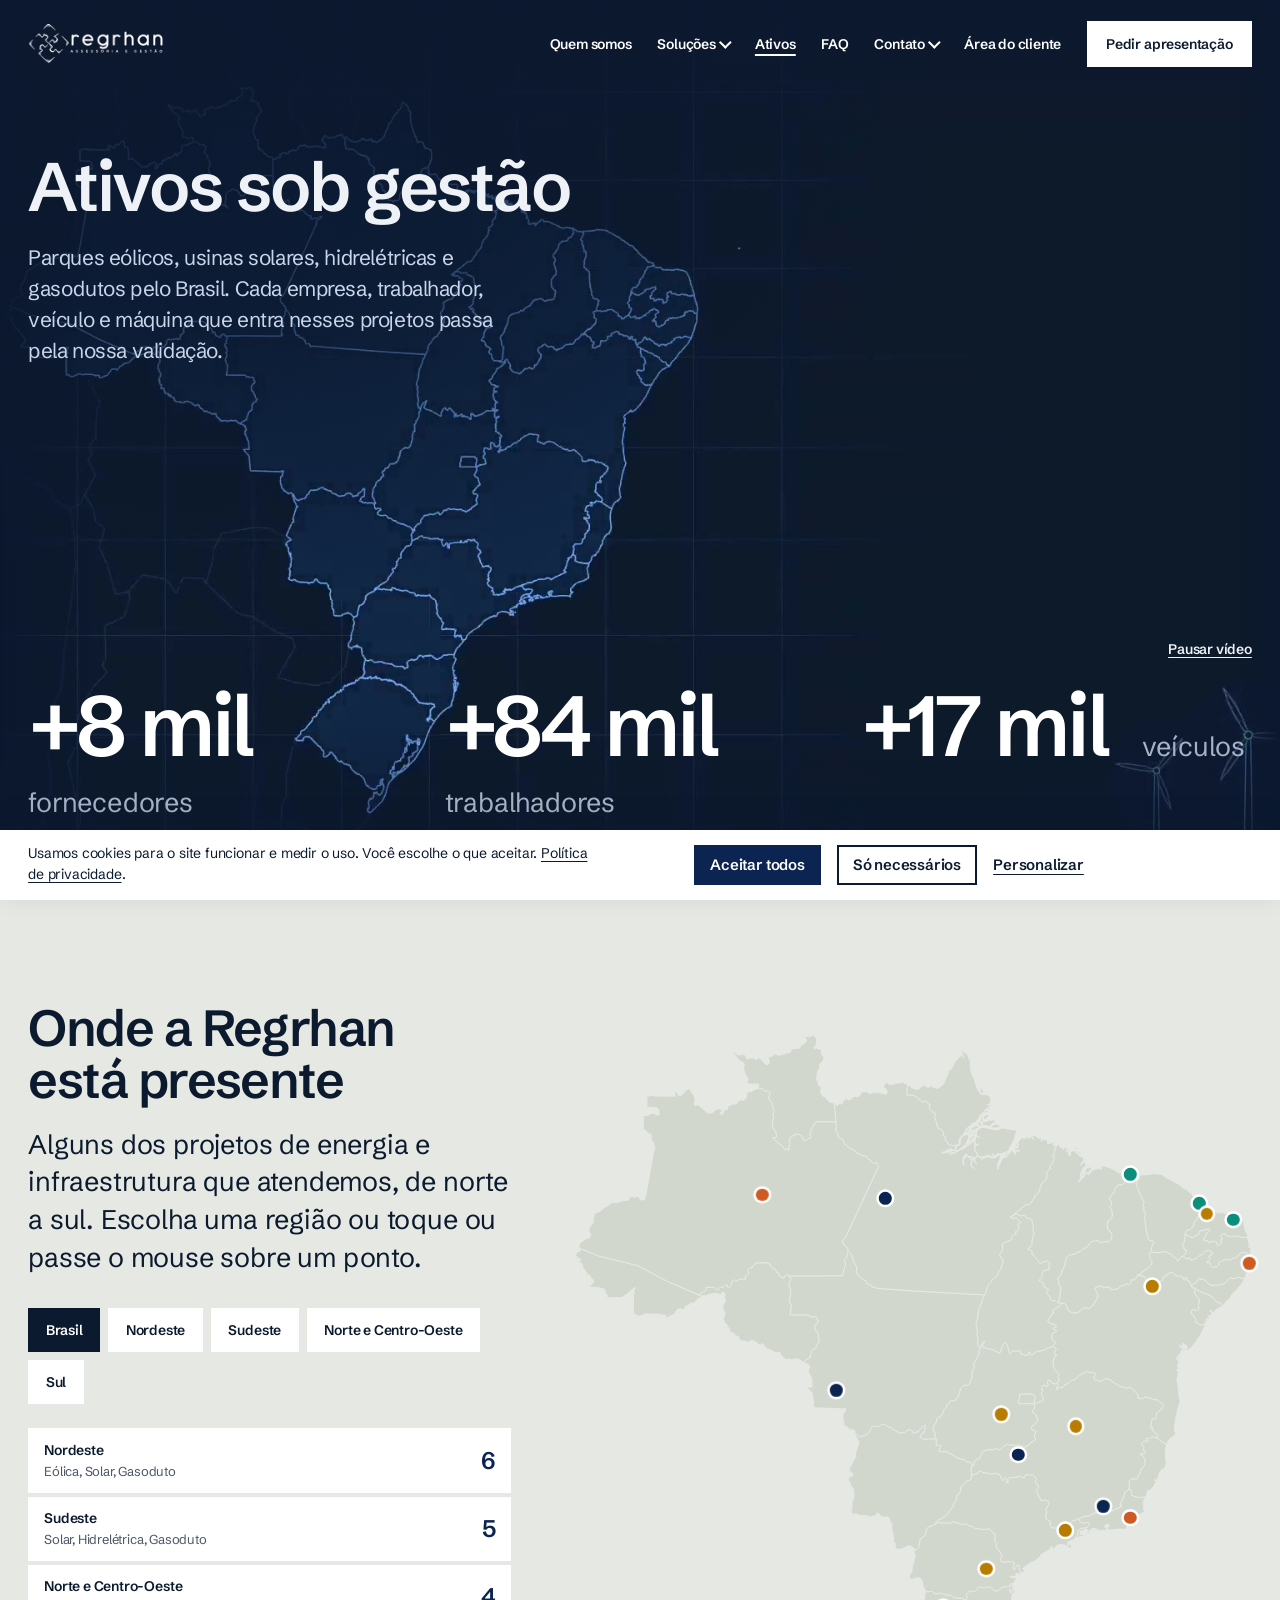
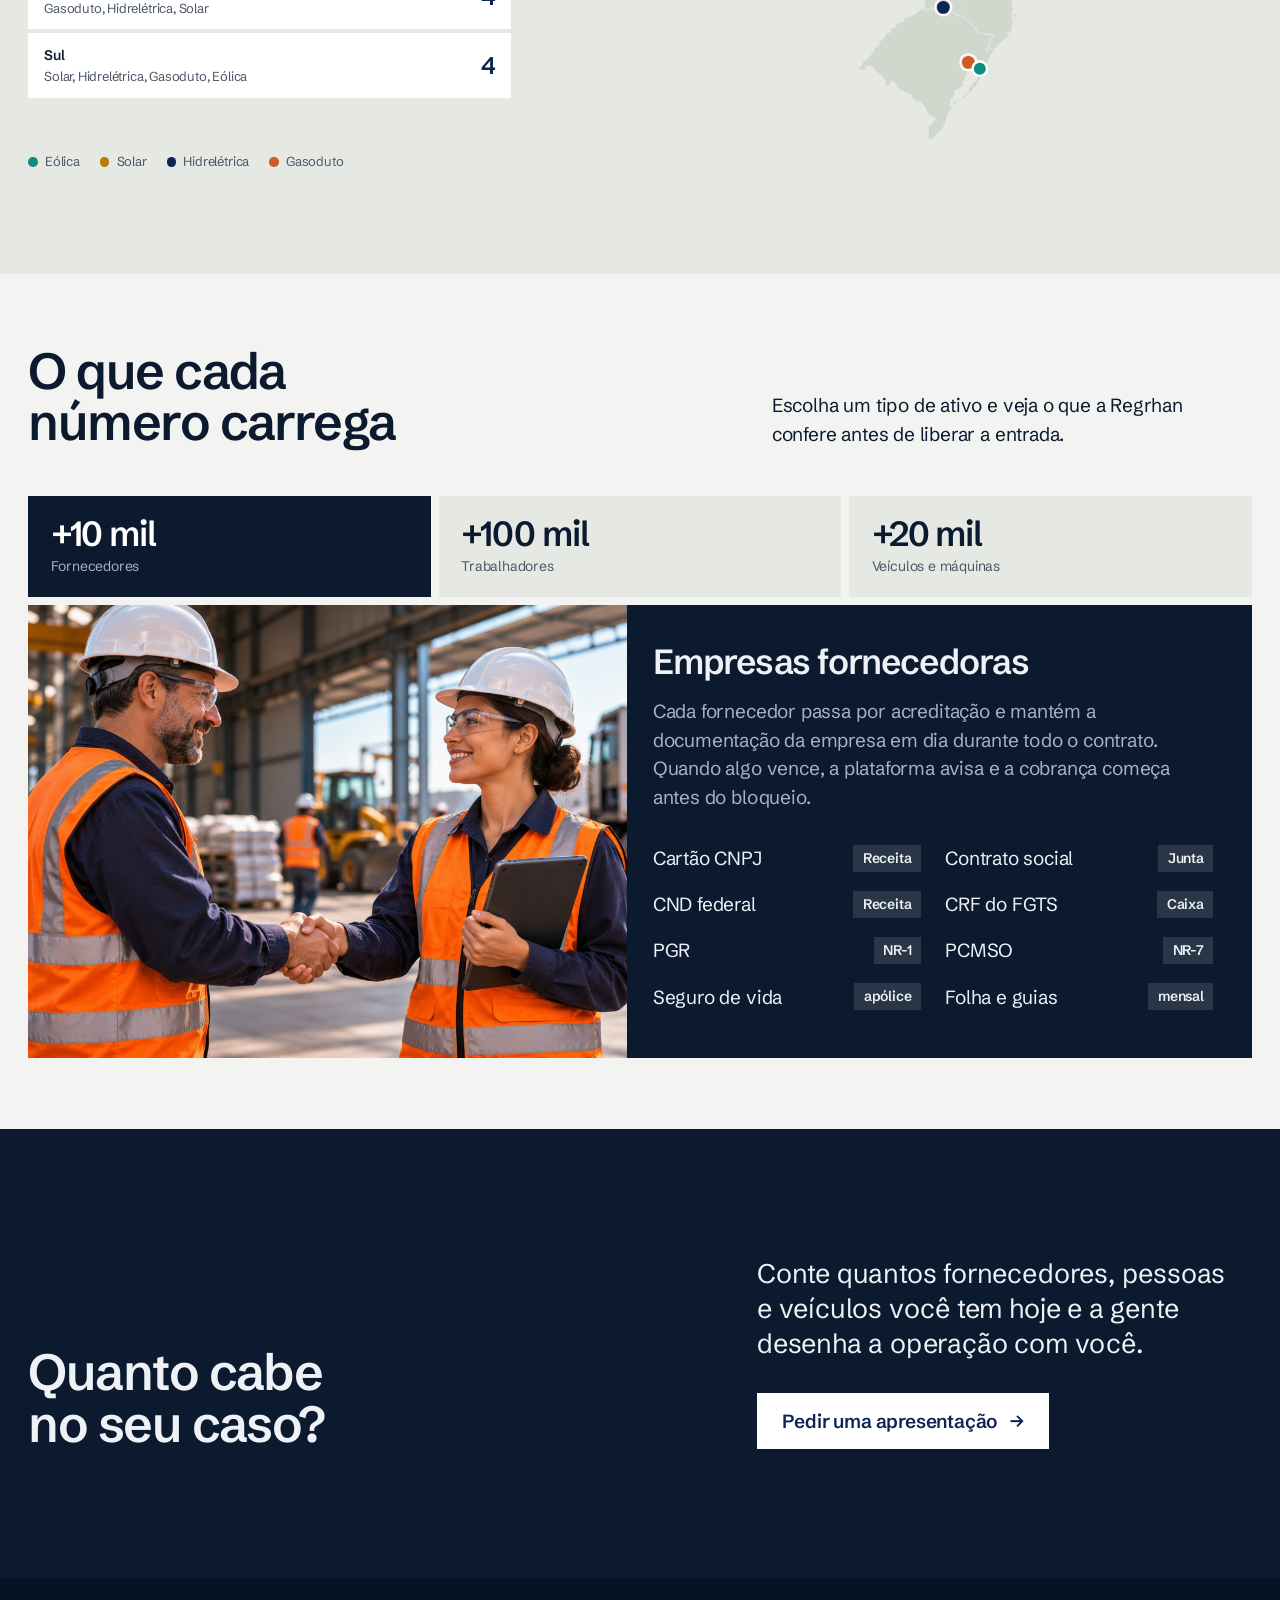
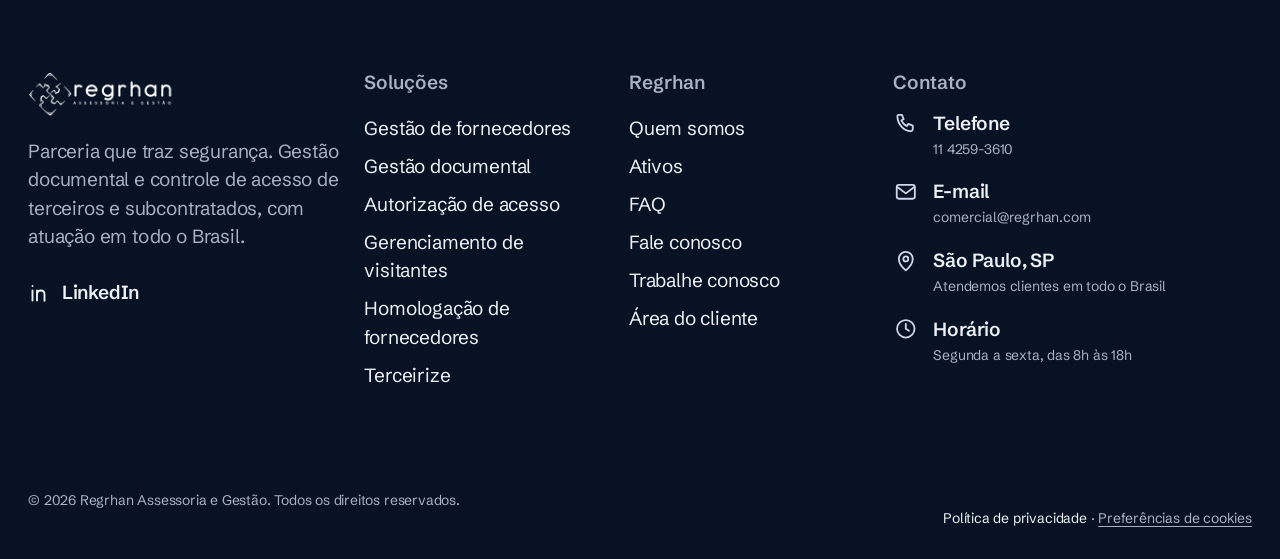
==== ativos.html @ 0e64a1b1 "Site Regrhan: redesign multipágina estático 13 páginas em HTML/CSS/JS puro: home com hero em vídeo, " ====
<!DOCTYPE html>
<html lang="pt-BR">
<head>
<meta charset="utf-8">
<meta name="viewport" content="width=device-width, initial-scale=1">
<title>Ativos · Regrhan</title>
<meta name="description" content="Fornecedores, trabalhadores, veículos e máquinas acompanhados pela Regrhan.">
<link rel="canonical" href="https://regrhan.com/ativos.html">
<meta name="theme-color" content="#0b2452">
<link rel="icon" type="image/png" sizes="48x48" href="assets/favicon-48.png">
<link rel="icon" type="image/png" sizes="192x192" href="assets/favicon-192.png">
<link rel="apple-touch-icon" href="assets/apple-touch-icon.png">
<meta property="og:type" content="website">
<meta property="og:locale" content="pt_BR">
<meta property="og:site_name" content="Regrhan">
<meta property="og:title" content="Ativos · Regrhan">
<meta property="og:description" content="Fornecedores, trabalhadores, veículos e máquinas acompanhados pela Regrhan.">
<meta property="og:url" content="https://regrhan.com/ativos.html">
<meta property="og:image" content="https://regrhan.com/assets/og-image.jpg">
<meta property="og:image:width" content="1200">
<meta property="og:image:height" content="630">
<meta name="twitter:card" content="summary_large_image">
<link rel="preconnect" href="https://fonts.googleapis.com">
<link rel="preconnect" href="https://fonts.gstatic.com" crossorigin>
<link href="https://fonts.googleapis.com/css2?family=Schibsted+Grotesk:wght@400;600;800&display=swap" rel="stylesheet">
<link rel="stylesheet" href="css/site.css?v=13">
<script>document.documentElement.classList.add('js')</script>
</head>
<body>
<header class="site-head on-scene">
  <a class="brand" href="index.html" aria-label="Regrhan, página inicial"><img class="logo-dark" src="assets/logo-ink.png" width="320" height="92" alt="Regrhan Assessoria e Gestão"><img class="logo-light" src="assets/logo-white.png" width="320" height="92" alt=""></a>
  <nav class="nav" aria-label="Principal">
    <a href="quem-somos.html">Quem somos</a>
    <div class="drop"><button type="button" aria-expanded="false" aria-controls="dd-sol">Soluções <span class="chev" aria-hidden="true"></span></button>
      <div class="drop-panel" id="dd-sol"><a href="gestao-de-fornecedores.html">Gestão de fornecedores</a><a href="gestao-documental-de-subcontratados-e-terceiros.html">Gestão documental</a><a href="autorizacao-de-acesso-de-terceiros.html">Autorização de acesso</a><a href="gerenciamento-de-visitantes.html">Gerenciamento de visitantes</a><a href="homologacao-de-fornecedores.html">Homologação de fornecedores</a><a href="terceirize-servicos-de-profissionais-qualificados.html">Terceirize</a></div></div>
    <a href="ativos.html" aria-current="page">Ativos</a>
    <a href="faq.html">FAQ</a>
    <div class="drop"><button type="button" aria-expanded="false" aria-controls="dd-ct">Contato <span class="chev" aria-hidden="true"></span></button>
      <div class="drop-panel" id="dd-ct"><a href="fale-conosco.html">Fale conosco</a><a href="trabalhe-conosco.html">Trabalhe conosco</a></div></div>
    <a href="https://hub.metadata.net/" target="_blank" rel="noopener">Área do cliente</a>
    <a class="button head-cta" href="fale-conosco.html">Pedir apresentação</a>
  </nav>
  <button class="menu-toggle" type="button" aria-expanded="false" aria-controls="menu">Menu</button>
  <div class="menu-sheet" id="menu" role="dialog" aria-modal="true" aria-label="Menu">
    <div class="sheet-top"><img src="assets/logo-white.png" width="320" height="92" alt="Regrhan"><button class="menu-toggle menu-close" type="button" style="display:inline-flex">Fechar</button></div>
    <nav aria-label="Menu do celular">
      <a href="index.html">Início</a>
      <a href="quem-somos.html">Quem somos</a>
      <a href="gestao-de-fornecedores.html">Soluções</a>
      <div class="sub"><a href="gestao-de-fornecedores.html">Gestão de fornecedores</a><a href="gestao-documental-de-subcontratados-e-terceiros.html">Gestão documental</a><a href="autorizacao-de-acesso-de-terceiros.html">Autorização de acesso</a><a href="gerenciamento-de-visitantes.html">Gerenciamento de visitantes</a><a href="homologacao-de-fornecedores.html">Homologação de fornecedores</a><a href="terceirize-servicos-de-profissionais-qualificados.html">Terceirize</a></div>
      <a href="ativos.html">Ativos</a>
      <a href="faq.html">FAQ</a>
      <a href="fale-conosco.html">Fale conosco</a>
      <a href="trabalhe-conosco.html">Trabalhe conosco</a>
      <a href="https://hub.metadata.net/" target="_blank" rel="noopener">Área do cliente</a>
    </nav>
    <a class="button button--light" href="fale-conosco.html">Pedir apresentação <span class="arrow" aria-hidden="true">→</span></a>
  </div>
</header>
<main id="conteudo">
  <section class="hero--deep wrap" aria-labelledby="h1">
    <div class="hd-top">
      <h1 id="h1" data-rise style="--i:1">Ativos sob gestão</h1>
      <p class="lead" data-rise style="--i:2">Parques eólicos, usinas solares, hidrelétricas e gasodutos pelo Brasil. Cada empresa, trabalhador, veículo e máquina que entra nesses projetos passa pela nossa validação.</p>
    </div>
    <figure class="map-video hd-video" data-rise style="--i:3">
      <video muted loop playsinline autoplay preload="auto" poster="assets/regrhan-mapa-projetos.jpg" width="1920" height="1080" aria-label="Mapa animado do Brasil com os projetos atendidos pela Regrhan no Nordeste, Sudeste e Centro-Oeste"><source src="assets/regrhan-mapa-projetos.mp4" type="video/mp4"></video>
    </figure>
    <div class="places-foot map-ctl"><button class="clip-pause" type="button">Pausar vídeo</button></div>
    <div class="hd-figs">
      <p><b data-roll>+10 mil</b> fornecedores</p>
      <p><b data-roll>+100 mil</b> trabalhadores</p>
      <p><b data-roll>+20 mil</b> veículos</p>
    </div>
  </section>

  <section class="on-surface atlas wrap" aria-labelledby="h-atlas" data-atlas-root>
    <div class="atlas-grid">
      <div class="atlas-side">
        <h2 id="h-atlas" data-reveal>Onde a Regrhan está presente</h2>
        <p class="atlas-lead" data-reveal style="--i:1">Alguns dos projetos de energia e infraestrutura que atendemos, de norte a sul. Escolha uma região ou toque ou passe o mouse sobre um ponto.</p>
        <div class="atlas-regions" role="group" aria-label="Região do mapa" data-reveal style="--i:2">
          <button type="button" data-region="all" aria-pressed="true">Brasil</button><button type="button" data-region="ne" aria-pressed="false">Nordeste</button><button type="button" data-region="se" aria-pressed="false">Sudeste</button><button type="button" data-region="nco" aria-pressed="false">Norte e Centro-Oeste</button><button type="button" data-region="su" aria-pressed="false">Sul</button>
        </div>
        <div class="atlas-lists" data-reveal style="--i:3"><ul class="al al-sum clean" data-list="all"><li><button type="button" class="al-reg" data-region="ne"><span><b>Nordeste</b><small>Eólica, Solar, Gasoduto</small></span><em>6</em></button></li><li><button type="button" class="al-reg" data-region="se"><span><b>Sudeste</b><small>Solar, Hidrelétrica, Gasoduto</small></span><em>5</em></button></li><li><button type="button" class="al-reg" data-region="nco"><span><b>Norte e Centro-Oeste</b><small>Gasoduto, Hidrelétrica, Solar</small></span><em>4</em></button></li><li><button type="button" class="al-reg" data-region="su"><span><b>Sul</b><small>Solar, Hidrelétrica, Gasoduto, Eólica</small></span><em>4</em></button></li></ul><ul class="al clean" data-list="ne"><li><button type="button" class="al-item" data-i="0"><i style="background:#0b8f7c"></i><span><b>Parque Eólico Ventos do Mar</b><small>Eólica · Aracati, CE</small></span></button></li><li><button type="button" class="al-item" data-i="1"><i style="background:#0b8f7c"></i><span><b>Parque Eólico Litoral</b><small>Eólica · Parnaíba, PI</small></span></button></li><li><button type="button" class="al-item" data-i="2"><i style="background:#b87d00"></i><span><b>Usina Solar Caatinga</b><small>Solar · Mossoró, RN</small></span></button></li><li><button type="button" class="al-item" data-i="3"><i style="background:#0b8f7c"></i><span><b>Parque Eólico Serra Azul</b><small>Eólica · João Câmara, RN</small></span></button></li><li><button type="button" class="al-item" data-i="4"><i style="background:#cf5a22"></i><span><b>Gasoduto Costa Leste</b><small>Gasoduto · Recife, PE</small></span></button></li><li><button type="button" class="al-item" data-i="5"><i style="background:#b87d00"></i><span><b>Usina Solar Sertão</b><small>Solar · Petrolina, PE</small></span></button></li></ul><ul class="al clean" data-list="se"><li><button type="button" class="al-item" data-i="6"><i style="background:#b87d00"></i><span><b>Usina Solar Pirapora</b><small>Solar · Pirapora, MG</small></span></button></li><li><button type="button" class="al-item" data-i="7"><i style="background:#0b2452"></i><span><b>Hidrelétrica Rio Claro</b><small>Hidrelétrica · Uberlândia, MG</small></span></button></li><li><button type="button" class="al-item" data-i="8"><i style="background:#0b2452"></i><span><b>PCH Serra Verde</b><small>Hidrelétrica · Juiz de Fora, MG</small></span></button></li><li><button type="button" class="al-item" data-i="9"><i style="background:#cf5a22"></i><span><b>Gasoduto Litoral</b><small>Gasoduto · Macaé, RJ</small></span></button></li><li><button type="button" class="al-item" data-i="10"><i style="background:#b87d00"></i><span><b>Usina Solar Vale do Paraíba</b><small>Solar · Taubaté, SP</small></span></button></li></ul><ul class="al clean" data-list="nco"><li><button type="button" class="al-item" data-i="11"><i style="background:#cf5a22"></i><span><b>Gasoduto Amazônia</b><small>Gasoduto · Coari, AM</small></span></button></li><li><button type="button" class="al-item" data-i="12"><i style="background:#0b2452"></i><span><b>Hidrelétrica Tapajós</b><small>Hidrelétrica · Itaituba, PA</small></span></button></li><li><button type="button" class="al-item" data-i="13"><i style="background:#0b2452"></i><span><b>Hidrelétrica Jauru</b><small>Hidrelétrica · Jauru, MT</small></span></button></li><li><button type="button" class="al-item" data-i="14"><i style="background:#b87d00"></i><span><b>Usina Solar Cerrado</b><small>Solar · Goiânia, GO</small></span></button></li></ul><ul class="al clean" data-list="su"><li><button type="button" class="al-item" data-i="15"><i style="background:#b87d00"></i><span><b>Usina Solar Campos Gerais</b><small>Solar · Ponta Grossa, PR</small></span></button></li><li><button type="button" class="al-item" data-i="16"><i style="background:#0b2452"></i><span><b>Hidrelétrica Rio Uruguai</b><small>Hidrelétrica · Chapecó, SC</small></span></button></li><li><button type="button" class="al-item" data-i="17"><i style="background:#cf5a22"></i><span><b>Gasoduto Sul</b><small>Gasoduto · Canoas, RS</small></span></button></li><li><button type="button" class="al-item" data-i="18"><i style="background:#0b8f7c"></i><span><b>Parque Eólico Atlântica</b><small>Eólica · Palmares do Sul, RS</small></span></button></li></ul></div>
        <ul class="atlas-key clean" aria-label="Legenda"><li><i style="background:#0b8f7c"></i>Eólica</li><li><i style="background:#b87d00"></i>Solar</li><li><i style="background:#0b2452"></i>Hidrelétrica</li><li><i style="background:#cf5a22"></i>Gasoduto</li></ul>
      </div>
      <div class="atlas-map" data-reveal style="--i:1">
        <svg viewBox="0 0 613 639" role="img" aria-label="Mapa do Brasil com projetos de energia e infraestrutura atendidos pela Regrhan"><path data-r="nco" d="m 30.732574,238.03114 -2.08,-0.04 0.54,-1.81 -0.21,-0.83 -0.25,-0.49 -1.25,-0.7 -0.14,-0.45 0.27,-1.15 -0.77,-1.95 -1.09,-0.64 -5.6,-1.25 -7.34,-0.19 0.27,-0.56 2.49,-2.26 0.89,-1.23 0.29,-1.2 -0.22,-1.23 -0.68,-0.91 -0.83,-0.44 -1.68,-2.95 -0.77,-0.44 -0.9,-0.19 -1.13,-1.13 -0.92,-2.38 -2,-1.53 -0.98,-3.62 -0.87,-1.64 -1.88,-1.08 -0.08,-1.17 0.81,0.1 0.42,-0.52 0.07,-0.67 -0.2,-0.42 -2.12,-0.93 -0.36,-0.66 -2.16999996,-1.89 0.04,-0.37 0.62,-0.05 0.49999996,-1.32 -0.01,-1.31 3.01,-0.39 0.5,-0.39 -0.22,-1.35 -1.17,-1.57 0,0 17.95,7.48 23.66,5.66 12.14,3.14 26.44,14.17 28.509996,12.13 0,0 2.97,1.26 0,0 -0.3,0.48 -1.57,0.66 -2.09,1.59 -2.86,2.79 -1.65,0.86 -0.66,-0.18 -1.53,0.18 -0.05,0.56 -1.92,1.3 -2.08,0.99 -1.439996,1.83 -0.44,1.18 -0.61,0.28 -1.17,-0.75 -0.76,-0.13 -2.37,0.05 -0.68,0.26 -0.63,0.45 -0.36,0.86 -2.44,3.48 -3.77,1.25 -0.84,0.69 -1.94,0.51 -1.03,0.03 0.08,-2.11 -1.36,0.2 -3.55,-0.77 -5.24,-0.47 -5.09,0.38 -0.66,-0.58 -2.27,-0.17 -3.56,1.83 -2.73,0.62 -1.68,-0.67 -1.4,-1.44 -1.64,1.16 0.04,-17.55 0.05,-1.1 0.47,-0.71 0.07,-2.35 -0.26,-0.88 0.97,-1.18 0.48,-1.14 -1.16,0.2 -2.97,2.59 -1.6,1.01 -2.06,2.38 -1.95,0.67 -0.65,1.08 -1.81,0.99 z"><title>Acre</title></path><path data-r="ne" d="m 562.17257,230.56114 -0.2,-0.73 -1.42,-0.78 -0.45,0.09 -1.02,-0.29 -0.54,-1.4 0,0 1.32,-1.07 0.64,-1.09 2.17,-0.76 2.38,-3.29 0.09,-0.69 0.82,-0.6 1,1.22 1.67,0.3 1.08,-0.12 2.55,2.02 1.9,2.12 1.78,1.05 1.91,0.48 2.5,-0.65 3.14,0.29 1.17,-0.11 1.86,-1.06 1.16,0.05 1.81,-1.11 2.18,-2.29 0.12,-0.45 1.55,-1.24 2,-0.24 2.24,0.85 2.56,-1.29 1.47,-0.19 1.92,0.81 2.9,0.27 0.27,0.21 0,0 -2.78,4.96 -4.55,5.13 -3.58,3.58 -3.04,4.58 -3.33,2.88 -1,2.03 -1.32,1.79 0,0 -0.6,-1.31 -3.59,-2.23 -0.46,-0.03 -1.66,-0.79 -1.76,-1.45 -1.3,-2.45 -5.42,-3.07 -3.68,-0.95 z"><title>Alagoas</title></path><path data-r="nco" d="m 345.24257,99.961144 -0.94,-0.06 -0.77,0.339996 -1.3,0.12 -2.79,-0.679996 -1.45,-1.03 -0.43,-1.5 -1.87,-1.39 -0.11,-1.3 0.21,-0.69 -0.31,-1.58 -0.33,-0.47 -0.95,-0.19 -0.41,-0.94 0.08,-2.43 -2.93,-3.28 -0.78,0.36 -0.82,-0.19 -1.5,-3.48 0.13,-1.58 -0.59,-1.81 -0.62,-0.56 -0.67,-1.51 -0.19,-2.11 0.43,-3.14 -0.17,-0.33 -2.57,-0.73 -2.02,-2.26 -0.76,-2.83 0.19,-0.72 0.68,-0.23 -0.49,-1.18 -0.68,0.03 -2.84,-2.66 -0.94,0.14 -0.38,0.42 -1.33,0.14 -0.84,-0.27 -0.8,-0.98 -1.14,-0.84 -1.19,-0.12 -0.49,-1.28 -0.67,-0.8 -1.93,-1.05 -1.29,-0.49 -3.39,-0.37 -1.08,0.29 -1.17,-0.02 -0.31,-0.54 -0.24,-1.44 0.25,-4.54 0.62,-1.3 -0.37,-2.3 -0.62,-0.57 0,0 0.35,-0.21 0.99,0.3 -0.01,0.81 -0.29,0.18 0.34,0.97 1.47,-0.06 0.82,0.23 0.35,0.9 0.84,0.71 2.25,0.78 3.29,0.75 2.76,-1.78 0.35,-0.76 1.73,-1.17 0.83,-0.29 0.69,0.94 2.71,0.94 1.08,-0.12 1.72,-1.01 0.12,-0.42 0.32,0.03 1.46,1.3 -0.2,0.87 2.37,-0.17 0.51,0.5 0.95,0.17 0.62,-0.01 0.91,-0.48 1.67,-1.5 1.78,-1.1 1.75,-2.3 0.37,-1 -0.2,-0.54 3.13,-6.5 0.11,-1.82 1.11,-1.3 0.73,-0.19 3.6,-5.79 0.23,-1.15 0.84,-1.2 1.79,-1.55 0.63,-1.66 2.11,-1.14 0.47,-0.92 1.04,-0.58 0.56,1.46 0.88,1.36 -1.67,-4.8 -0.07,-1.29 0.18,-0.33 3.37,2.42 1.14,1.21 0.91,1.22 0.52,1.19 0.03,1.58 0.44,0.31 0.32,-0.48 0.38,-0.1 0.21,0.4 0.21,7.89 0.66,3.87 2.71,6.05 2.66,8.94 3.32,5 1.01,0.35 3.27,-0.08 2.78,0.94 1.29,0.85 0.77,2.65 -0.16,3.33 -1.29,0.96 -1.73,0.43 -0.38,0.33 1.79,-0.15 1.04,-0.42 0.28,0.23 0.12,0.59 -0.17,0.73 -5.03,4.06 -1.17,2.1 -2.15,1.41 -1.94,3.72 -2.91,3.5 -0.7,0.46 -0.94,-0.09 -1.45,0.52 -2.08,2.98 0,0 -1.34,0.07 -0.75,0.9 0,0 -1.47,1.68 -0.97,2.22 -1.12,1.87 -0.84,0.65 -3.01,3.45 -0.36,2.4 0.17,1.8 -1.95,1.81 -0.98,0.12 z m 23.36,-46.99 -0.45,-0.33 -1.1,-1.86 0.07,-0.88 0.23,-0.41 1.66,-0.45 0.43,0.39 0.83,2.27 -0.99,1.1 -0.68,0.17 z m 2.49,17.61 -0.4,-0.25 -0.08,-0.71 1.11,-1.1 0.88,-0.15 1.25,0.24 0.46,-0.11 0.44,-0.64 0.05,0.59 -0.97,1.44 -0.99,0.5 -1.75,0.19 z m 3.44,-2.87 -0.78,-0.23 0,-0.56 0.72,-1.04 1.25,-0.1 0.18,0.35 -0.1,0.51 -1.27,1.07 z m -7.19,-18.42 -0.76,-0.5 0.26,-0.83 0.88,-0.17 0.86,0.32 0.01,0.73 -1.25,0.45 z"><title>Amapá</title></path><path data-r="nco" d="m 166.08257,47.551144 0.72,0.78 0.75,0.34 0.61,0.01 1.13,-0.42 0.63,0.11 0.06,0.96 1.21,1.17 0.97,0.37 0.88,-0.21 1.36,0.11 1.95,0.95 0.49,0.66 -0.91,3.32 -0.71,1.5 2.73,3.74 1.66,4.76 0.19,2.26 0.87,1.12 0.05,0.45 -1.62,1.46 0.36,1.59 0.66,1.58 -0.77,3.04 -0.57,0.96 0.29,4.98 0.88,2.17 1.22,0.84 0.58,0.9 1.13,4.33 -0.06,0.58 -1.14,1.32 -1.84,-0.33 -0.14,1.14 5.01,4.42 0.52,0.04 1.96,1.31 1.48,1.649996 1.04,2.04 0.53,0.07 1.34,-0.42 2.36,1.04 -0.44,-2.11 0.75,-2.289996 0.25,-1.73 -0.37,-1.8 0.82,-2.97 1.02,-1.26 1.28,-0.69 2.09,-0.71 0.55,-0.89 1.6,-0.06 2.83,0.93 1.87,2.04 0.92,2.51 1.82,0.23 1.25,-0.46 1.41,-1.41 2.03,-0.55 0.42,-0.39 0.02,-0.53 -1.14,-1.41 -0.23,-0.73 0.11,-0.66 1.15,-2.64 0.07,-1.13 1.66,-3.03 2.33,-3.26 -0.03,-0.68 18.49,0.07 0,0 0.4,4.86 -0.43,1.45 0.18,2.27 0.24,0.68 1.7,0.85 0.18,0.41 -0.35,0.69 -0.05,2.11 1.83,1.99 0.36,0.19 0.7,-0.18 1.84,1.23 0.55,1.83 0.04,0.93 0.3,0.45 4.64,3.769996 4.58,2.54 0.63,0.9 1.35,1.09 1.88,0.67 2.37,1.31 2.26,0.65 1.36,0.15 1.32,0.82 0.08,0.61 1.27,1.34 2.7,1.44 1.1,2.17 1.87,0.79 0.85,-0.61 1.38,-0.35 0.19,0.48 -0.13,0.78 1.81,1.67 -29.9,64.24 -0.78,1.31 -1.45,1.13 -0.58,0.97 -0.03,1.13 0.82,2.33 0.38,0.57 1.07,0.58 1.58,1.56 0.64,1.26 0.15,1.96 0.57,0.57 0,0 -1.18,1.2 -0.2,0.61 -0.06,0.76 0.34,0.84 -0.27,1.01 -1.2,1.82 -0.86,0.64 -0.42,0.85 0.1,0.85 0.66,1.37 0.46,1.94 -1.38,4.22 -1.18,5.22 -1.21,0.73 -47.85,0.32 0,0 0.04,-0.7 -0.36,-0.38 -1.39,-0.28 -1.92,1.08 -0.54,1.74 -0.68,0.19 -3.24,-1.48 -0.68,-2.88 -0.62,-0.2 -0.98,0.13 -0.46,-0.21 -1.25,-3.27 -2.54,-0.98 -1.33,-1.27 -0.8,-1.91 -0.45,-0.49 -2.15,-1.13 -10.79,0.06 -1.38,2.56 -1.72,0.5 0.09,1.17 -0.26,0.22 -2.48,0.53 -1.19,1.59 -0.05,0.67 0.9,0.7 0.17,0.45 -0.36,1.02 -0.81,1.15 -2.06,1.21 -0.11,1.81 0.24,1.46 -3.87,-0.46 -2.13,0.38 -1.2,1.07 -1.79,-0.1 -0.84,-0.55 -0.46,-0.02 -1.75,1.26 -0.53,0.84 0.26,1.75 -2.54,3.16 -0.68,0.08 -0.68,-0.53 -0.64,-2.26 -0.38,-0.09 -1.84,1.02 -1.3,1.21 -1.37,0.39 -0.77,-0.13 -1.08,0.5 -0.41,0.53 -0.13,0.72 -1.22,0.79 -0.37,0.02 -2.31,-2.33 -0.72,-0.37 -2.87,0.33 -3.96,-0.26 0.16,1.29 -0.15,0.56 -1.55,1.81 -1.92,0.58 -3.26,2.56 0,0 -28.509996,-12.13 -26.44,-14.17 -12.14,-3.14 -23.66,-5.66 -17.95,-7.48 0,0 -0.07,-0.65 0.7,-2.92 1.22,-1.4 4.92,-3.47 2.26,-0.24 0.47,-0.3 0.98,-1.56 0.08,-1.03 -1.74,-4.49 0.38,-1.19 1.18,-2.19 1.28,-1.32 0.92,-1.25 0.42,-0.98 0.3,-1.74 -0.29,-1.32 0.67,-2.04 0.31,-2.31 0.73,-0.75 3.66,-1.63 2.19,-1.23 1.15,-1.04 0.44,-1.4 0.78,-0.37 1.41,-0.11 1.65,-0.93 3.54,-2.73 2.42,-0.43 1.51,0.29 4.19,-1.22 1.5,-0.77 1.82,-0.36 3.33,0.38 1.3,-1.59 0.63,-1.45 1.09,-0.61 2.14,0.2 0.64,0.54 1.32,-0.24 1.1,-0.74 1.71,0.12 0.31,0.53 -0.02,1.18 1.61,1.29 2.83,0.08 0.58,-0.4 0.46,-0.78 -0.11,-0.39 1.17,-4.92 6.7,-37.17 1.16,-2.92 -0.99,-4.959996 0.12,-0.26 -1.3,-1.05 -1.48,-2.75 -0.04,-0.49 0.65,-1.39 -0.52,-1.78 -0.37,-0.4 -1.7,-0.59 -3.03,-2.35 -1.94,-2.28 0.2,-11.51 3.89,-0.26 1.75,-1.17 3.5,-0.92 2.68,1.76 1.22,0.11 1.27,-0.43 -0.49,-1.69 0.3,-1.72 -1.37,-2.1 -0.57,-0.54 -1.15,-0.6 -1.51,0.53 -2.79,-0.61 -3.57,0.09 -0.06,-9.9 0.96,0.04 1.32,-0.58 2.28,-0.6 2.84,0.87 19.03,0.06 -0.46,-0.66 -0.79,-0.14 -0.38,-1.2 0.95,-1.93 1.43,0.4 0.61,1.52 0.87,1.32 0.66,0.35 0.83,0.01 1.61,-0.61 1.94,-2.09 0.32,-0.84 1.259996,-1.24 2.55,-1.39 1.29,0.46 1.17,2.58 1.62,1.99 0.74,1.3 0.66,1.78 0.23,1.55 -0.49,3.63 0.2,1.76 3.2,-0.75 8.31,7.06 0.79,0.28 2.5,0.21 2.3,-1 1.7,-1.7 2.11,-1.16 2.19,-0.11 0.56,0.29 0.77,1.08 -0.02,0.97 -1.11,1.7 0.37,0.98 0.58,0.27 1.33,-0.72 0.56,-0.91 0.23,-1.29 1,-1.16 0.47,-0.23 1,0.18 0.55,-0.18 0.41,-0.66 0.46,-2.31 0.51,-0.37 1.51,-0.36 2.93,-1.77 0.97,0.55 0.93,-0.29 1.6,-1.04 1.02,-1.61 2.11,-1.21 2.03,0.55 2.36,-1.65 0.55,-0.82 0.44,-2.66 -0.03,-1.29 0.77,-0.92 1.03,-0.42 1.74,-0.02 1.34,-0.39 2.06,-1.6 0.96,-0.37 2.28,-0.3 z"><title>Amazonas</title></path><path data-r="ne" d="m 527.76257,365.59114 -0.36,-0.83 0.68,-1.35 -0.01,-0.53 -0.53,-1.04 -4.13,-3.05 -0.15,-0.51 0.22,-1.51 -0.57,-1.23 -0.65,0.24 -0.2,0.45 -0.34,0.18 -0.22,-0.25 0.53,-4.4 0.82,-3.3 0.82,-0.88 2.47,0.24 1.02,-0.71 0,-0.42 -0.56,-1.02 0.16,-2.65 4.96,-4.22 1.47,-3.08 -0.42,-1.17 -0.78,-1.02 -0.89,-0.06 -0.73,-0.38 -2.83,-2.47 -2.12,0.02 -2.19,-0.6 -2.27,-1.08 -2.73,-0.56 -1.98,-0.14 -1.32,0.99 -1.47,0.5 -2.61,-0.45 -0.57,0.21 -0.44,-3.96 -6.52,-6.2 -0.38,-0.18 -4.39,1.23 -1.53,-1.24 -0.51,0.21 -0.93,-0.22 -2.54,-1.22 -2.17,-1.62 -0.98,0.18 -4.35,-3.63 -1.1,-0.54 -2.73,-0.75 -1.77,0.25 -1.88,0.9 -0.81,1.12 -0.64,0.18 -5.33,-1.47 -0.61,-0.49 -0.26,-1.5 0.14,-0.89 1.29,-2.74 -0.86,-0.46 -2.28,-0.52 -2.18,-0.04 -1.2,-0.5 -1.79,-0.08 -3.83,1.58 -4.26,3.03 -0.64,1.11 -3.37,1.87 -2.02,0.4 -0.95,1.18 -1.81,1.55 -1.43,0.52 -1,-0.15 -1.85,2.58 -1.04,0.77 -2.13,-0.38 -0.72,0.13 -0.69,1 -1.34,0.92 -0.4,-0.24 1.43,-3.43 -0.51,-2.41 0,0 1.48,-1.97 0.25,-0.77 -0.23,-1.27 -0.67,-1.72 0.1,-0.67 0.71,-1.42 -0.05,-0.46 -3.21,-2.62 -1.69,-3.46 -0.62,-3.52 0.05,-1.55 1.2,-3.83 1.59,-1.03 0.23,-0.38 0.06,-0.94 -1.63,-0.84 -0.11,-0.33 0.48,-2.52 1.43,-1.06 -0.02,-0.37 -2.72,-2.46 0,0 -0.04,-0.93 1.36,-2.38 -0.04,-1.07 -0.17,-0.42 -1.46,-0.49 -0.94,-0.65 -0.35,-1.26 0.06,-2.92 0.19,-0.85 1.95,-1.67 1.14,-0.42 0.96,-0.72 -0.29,-0.63 -0.58,-0.52 -0.92,-0.29 -1.03,0.18 -0.35,-0.33 -0.09,-0.5 0.42,-0.96 2.04,-0.82 0.56,-0.45 -0.04,-0.76 -1.88,-0.98 -3.58,-0.67 -1.86,-1.96 -0.23,-0.92 0.5,-1.16 1.01,-0.73 1.52,-3.48 0.9,-0.61 1.01,-0.27 0.35,-0.38 -1.29,-1.8 0.19,-0.37 3.21,-2.62 3.82,-2.02 0.56,-0.47 0.22,-0.98 0.69,-0.65 0,0 2.33,-0.02 1.44,1.34 0.66,1.04 0.53,2.21 1.76,2.49 4.18,1.86 1.8,-0.52 2.11,0.18 0.33,-0.21 0.75,-1.45 1.14,-0.37 0.67,-0.87 1.17,-0.89 2.21,-0.75 1.33,0.17 1.48,0.53 1.35,-0.42 2.97,-2.42 2.95,-5.05 0.72,-0.86 0.24,-0.92 0.3,-2.56 -0.12,-1.16 -2.24,-4.43 0.05,-0.93 3.24,-1.65 1.95,-0.02 1.5,0.46 0.41,0.93 0.32,0.18 2.12,-0.43 1.39,-0.54 1.33,0.38 1.71,0.99 -0.13,0.65 0.19,0.29 0.82,0.28 3,-0.11 1.47,-0.64 1.7,-0.1 0.82,-1.22 1.51,-1.34 2.73,-0.34 0.77,-0.36 0.81,-0.98 2.17,0.01 0.62,0.63 0.31,0.05 1.86,-1.81 -0.1,-2.4 1.99,-0.38 0.79,0.18 1.05,-0.66 1.5,-2.31 0.46,-1.15 0,0 0.89,0.4 1.16,-0.27 2.2,0.29 2.82,1.39 0.44,0.51 -0.06,2.73 0.72,1.94 2.21,0.91 0.27,2 -0.92,1.68 1.83,0.62 0.96,-0.22 0.82,-0.92 2.87,-0.88 0.77,-3.58 0.5,-0.87 0.75,-0.16 0.78,0.53 0.63,0.05 2.39,-1.02 1.1,-1.24 0.17,-0.59 -0.25,-1.36 0.29,-0.25 2.24,-0.45 0.77,-2.05 1.65,-0.44 2.53,-1.46 0.59,-0.1 1.49,0.56 0.83,1.44 1.36,0.81 2.36,0.78 2.99,0.4 1.58,1.15 0.54,1.65 0.39,0.27 0.43,-0.15 0.29,-1.75 0.43,-0.44 1,-0.01 0.45,0.32 0.02,0.63 -0.62,0.88 0.45,0.83 0.5,0.37 2.1,0.86 0.02,0.94 1.22,3.05 0,0 0.54,1.4 1.02,0.29 0.45,-0.09 1.43,0.79 0.2,0.72 0,0 -0.67,1.16 0.21,2.14 1.28,2.5 1.99,1.95 0.75,1.15 -0.08,3.12 -0.66,1.62 -0.09,0.88 0.76,2.75 -0.3,0.58 -0.69,0.55 -2.55,1 -1.13,-0.75 -1.71,-0.01 -0.32,0.3 -0.59,1.58 0.02,0.77 0.95,1.6 1.1,0.66 0.52,1.49 1.43,1.51 0.15,0.39 -0.13,1.42 -0.34,0.39 0.12,0.42 0.59,0.52 1.93,0.92 0.48,0.71 0.54,0.34 1.55,0.64 2.89,-0.88 0,0 0.64,-0.02 0.36,0.41 -4.08,8.83 -3.83,5.19 -1.03,2.33 -5.03,5.74 -2.45,1.26 -0.87,-0.01 0.3,-1.43 0.37,-0.15 0.14,-1.1 -0.45,-1.93 -1.87,-0.25 -0.43,-1.3 -0.68,-0.75 -0.37,0.6 -0.46,2.33 -0.5,0.87 -0.55,0.38 -0.56,-0.29 -0.49,-1.74 0.11,-0.32 0.31,-0.13 -0.03,-0.39 -0.87,1.29 0.93,1.69 0.46,0.23 0.37,-0.15 1.15,0.26 -0.46,1.81 -1.21,1.15 -0.25,1.82 -1.25,0.97 -0.35,0.67 -0.2,0.84 0.18,0.85 -1.35,-0.39 -0.21,0.39 -0.36,2.52 0.36,-0.72 0.75,0.21 0.24,0.54 -0.23,0.41 0.06,0.62 0.3,0.3 0.33,1 -1.04,2.51 0.57,3.44 -0.55,0.49 -0.57,-0.22 -0.14,1.13 0.59,0.46 1.21,-1.72 -0.47,-2.21 0.82,-0.61 0.25,0.54 -0.06,1.76 -0.96,2.61 -0.74,5.43 -0.51,1.81 0.2,2.47 0.78,2.85 0.19,4.54 0.87,6.41 0.99,3.42 -2.21,6.66 -1.35,6.65 -0.47,1.01 -0.16,2.86 -1.06,3.72 -0.09,2.33 0.39,4.42 0.89,1.71 -2.24,2.98 -1.81,0.67 -0.94,0.64 -2.72,3.89 -0.57,2.04 0,0 -8.09,-5.14 -0.31,-0.53 z m 22.28,-78 -0.23,-1.2 0.74,-0.41 1.06,-1.04 0.16,-0.64 -0.37,-0.73 0.76,0.14 0.82,1.05 -0.05,0.53 -2.89,2.3 z m -2.53,6.85 -0.63,-0.03 0.01,-0.67 0.26,-0.36 -0.8,-0.22 -0.42,-0.4 0.13,-1.07 1.87,-0.15 0.16,0.2 0.11,1.13 -0.69,1.57 z"><title>Bahia</title></path><path data-r="ne" d="m 574.05257,157.11114 -4.89,1.59 -2.61,2.01 -3.3,6.69 -0.84,1.12 -0.87,0.57 -0.65,1.67 0.15,0.74 -1.4,2.44 -1.46,1.51 -0.57,1.1 -1.03,0.26 -0.78,-0.51 -0.51,0.07 -0.84,0.88 -1.41,2.25 -0.34,1.97 0.64,0.17 0.66,-0.38 0,0 -0.08,0.54 -0.84,1.15 -1.03,3 0.52,1.31 -0.66,1.31 -1.09,0.63 -0.17,0.38 -0.12,0.93 0.24,0.41 0.58,0.29 0.35,0.72 -0.02,1.66 1.24,0.89 0.69,0.08 0.34,1.19 -1.61,3.49 -1.19,1.12 0.17,0.25 0,0 -1.59,0.49 -1.07,0.83 -1.54,2.29 -1.65,0.05 -0.63,-1.64 -0.78,-0.57 -1.36,-0.48 -1.01,-1.07 -0.46,-0.99 -1.83,-0.83 -2.85,-1.9 -3.08,-0.42 -1.29,0.1 -2.14,0.8 -1.63,0.19 -0.89,-0.24 -4.93,-0.2 0,0 0.06,-1.32 -0.68,-0.68 -0.08,-0.97 1.14,-3.11 1.5,-2.25 0.01,-0.69 -0.77,-1.16 -2.56,-0.47 -1.31,-0.65 -1.01,-2.67 -1.05,-5.2 -0.76,-2.57 0.24,-0.45 -0.94,-8.16 -0.11,-0.38 -0.92,-0.69 0.8,-0.58 0.59,-1.58 -0.6,-2.99 -1,-2.01 0.48,-1.6 -0.79,-3.87 0.74,-1.36 0.02,-0.76 -1.36,-1.59 -0.44,-1.73 -3.15,-6.42 -1.8,-4.72 -0.29,-1.29 0.18,-1.46 1.58,-1.97 1.09,-1.85 0.11,-0.8 0,0 0.19,-0.14 -0.04,-0.62 -0.4,-0.66 0.65,-0.81 6.74,-0.22 2.89,-0.43 2.07,-0.66 7.4,0.79 2.12,1.12 1.94,1.5 4.12,2.18 1.46,0.52 4.82,3 1.21,0.2 2.22,2.29 2.99,2.11 2.57,0.72 2.44,2.91 1.22,0.61 2.96,3.81 4.16,3.08 1.46,2 1.04,0.99 1.5,0.82 1.15,0.03 2.37,0.92 0.79,0.67 z"><title>Ceará</title></path><path data-r="nco" d="m 416.97257,334.13114 -14.69,-0.02 -0.52,-3.26 0.92,-1.83 0.38,-3.73 11.95,0.01 1.83,1.98 0.06,2.21 -0.59,1.19 -0.21,2.44 z"><title>Distrito Federal</title></path><path data-r="se" d="m 501.89257,411.63114 -0.29,-0.14 0.44,-2.34 0.57,-1.3 -0.59,-3.12 0.16,-0.42 1.72,-2.06 5.15,0.03 0.55,-0.32 0.97,-3.24 1.11,-1.27 0.88,-2.29 0.24,-1.72 0.26,-0.44 1.24,-0.86 1.71,-2.09 0.54,-2.97 -0.29,-2.43 -1.27,-2.81 -1.1,-1.27 -0.52,-0.09 -0.45,0.29 -0.76,-0.28 -0.49,-0.71 0.43,-0.55 1.48,-0.09 0.8,0.35 0.97,0.03 0.95,-0.24 0.32,-0.42 -0.17,-1.72 -1.31,-0.35 -0.21,-0.41 0.3,-1.54 0.03,-1.92 -0.52,-0.66 -1.33,-0.67 -0.3,-0.7 1.17,-1.93 2.17,-1.31 0.31,-0.02 1.05,0.74 1.13,0.11 0.02,-0.81 -1.67,-2.27 1.34,0.13 2.18,-0.29 0.84,-0.61 1.08,-0.32 1.58,-0.08 2.54,0.81 0.91,0.55 0,0 0,0 0,0 0.3,0.53 8.1,5.14 0,0 -0.93,3.35 -0.31,2.86 0.12,3.59 0.72,6.15 -0.31,2.47 -1.49,3.18 -2.75,1.39 -0.55,0.6 -1.67,3.33 -0.98,3.8 -0.77,1.47 -0.83,-0.68 -0.88,-0.13 -0.29,1.28 1.35,0.52 -1.94,4.24 -3.45,3.84 -0.24,-0.27 -1.86,0.66 -0.8,1.23 -0.06,1.39 -0.42,1.25 -1.59,2.02 -0.29,1.13 0,0 -1.62,-1.06 -2.99,0.37 -4.34,-1.01 -2.5,-1.13 -0.67,-4.71 z"><title>Espírito Santo</title></path><path data-r="nco" d="m 416.97257,334.13114 -0.87,-1.01 0.21,-2.44 0.59,-1.19 -0.06,-2.21 -1.83,-1.98 -11.95,-0.01 -0.38,3.73 -0.92,1.83 0.52,3.26 14.69,0.02 0,0 0,0 0,0 -0.53,1.52 0.31,1.57 -0.68,1.59 -1.04,1.25 -0.41,1.47 0.85,1.21 0.85,0.34 1.42,1.03 1.65,4.56 0,0.6 -2.32,2.71 -3.24,3.01 -0.43,2.14 1.09,1.11 0.9,-0.47 1.58,0.57 0.47,0.61 0.18,1 -0.17,0.71 -0.73,0.9 -0.51,1.89 1.19,3.46 -3.09,2.06 -1.16,0.2 -0.86,0.9 -0.48,1.12 -4.89,2.74 -0.7,-0.77 -4.35,-1.86 -0.55,0.48 -0.58,0.09 -1.75,0.01 -1.48,-0.28 -3.86,0.16 -2.01,-0.89 -4.13,2.64 -2.91,2.92 -0.33,0 -1.31,-1.42 -1.52,-0.3 -3.19,1.64 -3.71,-0.62 -2.48,0.96 -2.23,0.54 -1.41,2.1 -1.21,2.46 0.06,1 -0.84,1.3 -0.82,0.28 -0.84,-0.16 -0.45,0.14 -0.94,0.74 -1.64,2.1 -0.57,1.9 0.56,0.61 -0.01,0.34 -0.36,0.23 -0.86,-0.46 0,0 -0.24,-0.45 -2.66,-2.24 -3.15,-0.61 -1.62,-1.55 -1.9,-0.43 -1.49,-0.04 -3.35,-1.34 -0.68,-0.85 -3.07,-1.56 -0.67,-0.61 -1.44,-0.71 -1.14,-0.17 -2.7,-1.68 -2.78,0.16 -3.8,-0.7 -0.13,-0.33 0.26,-0.84 0.57,-1.17 1.31,-1.76 -0.08,-0.42 -2.25,-0.9 -1.14,0.67 -0.66,-0.19 -0.28,-0.41 -0.23,-1.11 0.26,-2.58 -0.19,-1.77 0,0 -0.95,-2.2 -0.18,-3.43 -1.41,-2.19 -0.16,-0.71 0.4,-3.41 2.55,-3.85 0.38,-2.91 0.7,-0.77 2.02,-0.84 1.92,-1.77 1.25,-2.02 0.33,-1.95 0.5,-1.01 1.28,-1.04 0.82,-1.43 0.08,-1.54 1.75,-0.97 1.4,-2.62 2.65,-0.13 2.72,-0.86 0.32,-0.28 1.98,-4.19 0.71,-0.96 0.64,-4.1 0.38,-0.74 1.92,-1.94 1.65,-1.01 1.07,-0.26 1.23,0.68 1.21,-0.73 1.39,-1.43 0.84,-2.93 1.17,-2.87 -0.01,-0.8 -0.48,-1.14 0.58,-2.74 1.6,-3.09 -0.12,-5.18 1.21,-0.78 1.03,-2.63 2,-3.17 0.39,-1.07 -0.16,-2.72 0.35,-0.9 0.97,-0.86 0.27,-1.13 -0.08,-0.63 0,0 0.34,-0.45 0.2,-1.88 0.66,-1.23 1.81,-2.09 0.56,-0.3 -0.03,1.71 -1.22,1.88 -0.52,2.34 2.4,0.4 2.2,1.03 3.93,0.4 3.09,1.71 4.07,1.43 0.63,-0.23 1.63,-5.94 1.47,-2.39 1.18,-0.97 1.15,1.31 1.04,1.88 1.11,3.71 0.61,3.1 1.14,0.05 0.75,-0.75 0.3,-1 0.56,-0.54 2.76,0.34 4.53,-0.53 0.22,0.74 -0.56,1.56 3.13,1.47 3.35,0.68 0.69,-0.08 0.51,-3.3 0.55,0.03 1.51,2.62 0.46,0.24 1.78,-0.9 2.52,-2.08 4.53,-1 1.55,0 2.56,-1.1 1.74,-1.34 5.36,-1.42 0,0 2.72,2.46 0.02,0.38 -1.43,1.06 -0.48,2.52 0.1,0.33 1.63,0.84 -0.06,0.94 -0.23,0.38 -1.59,1.03 -1.19,3.83 -0.05,1.55 0.62,3.52 1.7,3.46 3.21,2.62 0.05,0.47 -0.72,1.42 -0.1,0.67 0.67,1.72 0.23,1.28 -0.25,0.77 -1.48,1.97 0,0 -1,1.01 -3.23,-0.34 -0.9,-1.76 -2.42,-1.48 -1.17,1.49 0.58,3.77 -0.57,0.54 -0.4,0.13 -2.78,-1.14 -1.17,0.23 -0.37,0.28 -0.72,3.18 0.72,0.1 0.49,1.16 -0.57,0.94 -0.73,0.7 0.04,1.9 0.42,0.61 0.53,0.19 0.69,4.26 -0.53,0.53 -3.36,0.9 -2.29,1.51 z"><title>Goiás</title></path><path data-r="ne" d="m 458.83257,129.18114 -0.04,0.33 -2.04,2.15 -0.43,0.17 -0.04,1.44 1.97,-1.7 0.68,-1.21 2.12,-1.58 0.89,-1.14 1.03,-6.33 1.15,-0.7 1.11,-0.12 1.67,-0.92 0.65,-0.13 0.46,0.12 0.08,1.63 -0.2,0.45 -1.42,1.87 -3.21,1.75 -0.03,0.72 0.73,0.12 0.45,-0.81 1.15,-0.31 0.22,0.83 -0.59,0.51 0.25,0.3 4.21,-4.97 0.86,0.33 2.58,-0.93 4.04,0.43 -0.46,-2.41 0.61,-0.23 2.42,0.08 1.78,0.38 2.63,1.05 1.04,0.11 2.15,1.38 1.4,0.03 1.26,1.3 1.89,1.32 2.5,0.58 1.16,-0.19 0.56,0.76 0.34,0.05 1.59,-0.09 2.46,0.66 0.26,-0.9 -0.67,-0.47 1.67,-0.38 0.57,0.11 -0.09,0.42 0,0 -0.46,1.43 0.23,0.72 0.63,0.54 -0.38,1.53 -1.79,2.27 -4.13,3.97 -3.32,0.46 -0.8,-0.16 -2.92,3.4 0.04,1.8 -0.88,1.83 -1.89,1.85 -0.82,1.98 -0.64,0.17 -0.77,1.05 0.36,1.92 1.23,0.83 0.38,1.28 -0.28,1.46 -1.14,2.87 1.58,2.81 0.55,2.98 -0.11,2.43 -0.21,0.55 -4.1,4.42 -0.17,2.48 0.12,2.11 0.51,2.3 1.78,2.04 1.61,0.91 0.17,0.5 0.13,0.84 -0.39,2.2 -0.29,0.44 -0.12,1.21 -0.5,1.46 -1.21,1.31 -2.29,0.29 -0.65,-0.28 -0.83,0.04 -2.43,0.86 -1.52,0.11 -2.5,-1.82 -1.01,-0.21 -1.46,0.19 -1.01,0.6 -1.12,0.26 -0.23,-0.3 -0.84,0.24 -0.5,0.22 -1.9,1.91 0.01,0.46 -0.63,0.87 -2.01,2 -2.34,0.91 -2.87,2.56 -1.33,0.53 -1.05,0.04 -1.7,1.53 -1.08,0.36 -2.61,0.32 -2.72,0.76 -2.13,1.95 -0.98,2.97 -0.39,2.97 -0.63,2.32 -1.45,2.74 -0.3,0.22 -0.34,0.82 -0.13,1.52 -1.2,2.48 -1.7,1.4 -0.73,2 0.71,1.94 0.47,3.18 1.73,3.06 -0.04,0.52 -0.76,1.4 -0.13,6.36 -1.15,2.45 -0.26,1.06 -0.05,1.92 0,0 -1.28,-0.66 -0.61,-0.82 -0.82,-0.45 -0.99,-0.29 -1.78,0.2 -0.71,-0.18 -1.35,-2 -0.99,-2.86 -2.13,-1.62 -0.14,-1.65 1.64,-1.81 -0.08,-0.53 -3.88,-1.95 -0.62,-1.05 -0.06,-1.66 -0.75,-1.59 -0.94,-0.69 -2.08,-0.28 -0.2,-0.42 0.26,-0.71 2.63,-2.54 -0.37,-1.31 0.73,-2.68 0.69,-1.43 0.57,-0.55 1.34,-0.54 3.39,-0.35 -0.39,-1.35 0.64,-3.25 -0.08,-1.76 -1.8,-1.21 -4.27,0.94 -2.15,1.34 -2.27,-3.02 -0.91,-0.85 -3,-4.15 -0.88,0.07 -0.84,-1.44 0.61,-1.19 -0.11,-0.88 -0.25,-0.34 -1.37,-0.24 -0.42,0.27 -1.93,-1.33 0.18,-0.71 1.76,-0.66 1.75,-2.04 0.25,-1.59 -0.28,-1 0.31,-2.36 1.77,-6.16 0.01,-0.43 -0.68,-1.14 -0.23,-1.08 0.21,-3.72 -0.64,-1.5 -0.47,-3.49 -0.84,-1.03 -3.4,-1.44 -1.22,-0.02 -0.28,-0.32 -0.08,-1.03 -0.59,-0.69 -1.74,-0.29 -0.96,0.52 -1.4,-0.09 -2.78,-1.51 -0.86,-0.06 -1.96,0.53 -2.62,1.85 -0.53,0.64 0,0 -0.49,-0.08 14.71,-11.83 2.35,0.23 1.17,-0.92 1.55,-2.17 0.43,-1.15 1.55,-1.17 0.62,-2.88 1.12,-0.46 2.44,-2.32 0.47,-1.21 0.29,-1.9 1.6,-4.69 1.96,-1.54 1.48,-1.76 0.83,-1.45 0.46,-1.28 -0.18,-1.82 0.79,-0.81 -1.04,-1.58 3.68,-3.09 -0.13,-1.64 0.5,-2.38 1.74,-1.57 0.36,-0.71 0.9,-3.02 0.08,-1.61 -0.43,-0.53 -0.99,0.16 -0.27,-0.49 0.05,-0.62 1.14,-0.15 0.57,-0.74 0.71,-4.39 -0.16,-1.38 0.47,-1.03 0.77,-0.45 0,0 0.63,0 0.24,-0.24 -0.06,-0.54 0.34,-0.749996 0.58,-0.53 1.34,0.98 0.45,1.839996 1.19,0.12 0.77,-1.36 0.61,2.93 0.99,0.04 0.29,-0.49 0.07,-0.94 0.85,-0.04 1.69,0.53 0.5,0.69 -1.43,1.7 0.67,0.7 0.02,0.55 1.21,-2.04 0.49,-1.54 0.45,0 0.4,1.02 0,0.58 -0.87,0.92 -0.27,0.99 0.08,2.71 0.26,0.33 0.47,0.12 0.58,-0.14 0.96,-0.93 -0.47,-1 0.14,-0.6 1.32,-1.43 1.05,-0.25 2.13,0.59 1.5,-1.11 0.05,0.92 -0.36,0.21 -1.13,1.53 0.59,0.58 0.1,-0.37 1.25,-0.6 0.58,0.79 -0.14,1.21 1.63,1.75 0.86,-0.44 1.58,0.67 0.77,2.4 -0.11,0.95 -2.19,2.73 -0.38,0.89 0.1,0.66 0.6,-1.03 1.75,-1.68 0.83,-0.03 0.87,0.81 0.52,1.89 -0.27,1.23 -0.97,0.19 -1.03,0.91 -1.16,1.49 0.07,0.77 -1.16,2.35 -0.62,3.52 0.21,0.34 0.87,0.23 z m 0.52,0.45 -0.06,-0.79 0.53,-1.53 -0.41,-1.07 0.13,-0.66 0.91,-1.24 0.55,-0.19 0.05,2.35 -0.22,1.34 -0.8,0.6 -0.68,1.19 z m -6.3,-25.76 -0.44,-0.46 -0.08,-0.6 0.8,-1.12 0.84,-0.03 0.68,0.42 0.1,0.34 -0.19,0.36 -1.71,1.09 z m 3.5,4.18 -0.29,-0.3 0.06,-0.53 1.06,-0.89 0.48,0.07 0.5,0.85 -0.14,0.61 -0.4,-0.17 -1.27,0.36 z m -14.16,-4.81 -0.21,-0.05 0.95,-3.579996 0.3,0.09 0.03,0.23 -0.41,3.059996 -0.66,0.25 z"><title>Maranhão</title></path><path data-r="nco" d="m 207.22257,296.31114 1.47,-1.43 4.11,-2.57 0.52,-2.45 1.43,-3.78 0.93,-1.08 1.64,-0.53 0.43,-0.41 0.58,-0.84 0.52,-2.25 1.66,-2.01 0.56,-2.24 0.07,-1.71 -0.58,-1.49 0.04,-2.05 -1.53,-3.34 -0.9,0.03 -0.58,-0.51 -0.43,-3.25 0.14,-1.32 1.36,-1.08 1.4,-1.75 0.17,-0.75 -1.41,-3.59 -1.07,-0.43 -1.11,-0.11 -3.5,0.09 -1.22,-1.11 0.24,-0.56 -17.16,-0.05 0.9,-9 -1.5,-2.75 -0.27,-1.76 0.03,-0.8 1,-3.52 -0.38,-1.93 0.94,-1.67 -0.83,-2.27 -0.15,-1.39 -0.26,-0.61 -0.78,-0.47 -0.06,-0.35 1.29,-4.99 0.76,-1.42 -0.6,-1.24 -1.4,-0.97 0,0 47.85,-0.32 1.21,-0.73 1.18,-5.22 1.38,-4.22 -0.46,-1.94 -0.66,-1.37 -0.1,-0.85 0.42,-0.85 0.86,-0.64 1.2,-1.82 0.27,-1.01 -0.34,-0.84 0.06,-0.76 0.2,-0.61 1.18,-1.2 0,0 1.17,1.08 2.45,4.06 0.4,1.76 1.37,3.96 1.32,1.93 0.77,1.62 -0.23,2.44 0.48,2.4 0.73,2.2 1.53,1.11 3,2.75 3.38,1.7 0.23,0.94 -0.04,1.1 0.23,0.49 0.95,0.4 0.82,-0.17 1.63,0.45 0.54,0.72 0.2,1.08 0.35,0.32 1.37,-0.45 3.69,1.49 34.04,2.42 62.97,3.48 0,0 -0.65,1.02 -0.56,1.89 -1.1,1.25 -0.44,3.14 -0.43,0.85 -0.37,0.27 -1.94,5.29 -0.54,2.97 -0.04,2.95 -1.88,5.99 0.06,0.86 1.39,1.34 -0.16,0.87 -0.82,0.89 -0.05,0.5 1.1,2.25 -0.47,3.31 0.01,1.57 0.52,0.58 0.44,3.05 -0.74,2.76 0.98,3.34 0.96,0.51 0.8,0.02 0,0 0.08,0.63 -0.27,1.13 -0.97,0.86 -0.35,0.9 0.16,2.72 -0.39,1.07 -2,3.17 -1.03,2.63 -1.21,0.78 0.12,5.18 -1.6,3.09 -0.58,2.74 0.48,1.14 0.01,0.8 -1.17,2.87 -0.84,2.93 -1.39,1.43 -1.21,0.73 -1.23,-0.68 -1.07,0.26 -1.65,1.01 -1.92,1.94 -0.38,0.74 -0.64,4.1 -0.71,0.96 -1.98,4.19 -0.32,0.28 -2.72,0.86 -2.65,0.13 -1.4,2.62 -1.75,0.97 -0.08,1.54 -0.82,1.43 -1.28,1.04 -0.5,1.01 -0.33,1.95 -1.25,2.02 -1.92,1.77 -2.02,0.84 -0.7,0.77 -0.38,2.91 -2.55,3.85 -0.4,3.41 0.16,0.71 1.41,2.19 0.18,3.43 0.95,2.2 0,0 -1.55,0.31 -1.17,-0.57 -0.87,-0.08 -2.66,0.08 -0.57,0.57 -4.62,-0.27 -1.74,-1.27 -1.3,-0.11 -0.15,-0.53 0.19,-0.46 1.66,-2.83 1.8,-0.7 1.23,-6.61 -1.34,0.13 -5.62,6.01 -1.01,-0.06 -2.13,0.88 -0.99,-0.04 -0.24,-0.25 -0.3,-1.37 -1.59,-1.04 -2.44,-0.07 -1.43,0.61 -0.49,0.85 -1.26,0.8 -4.52,0.63 -1.24,-0.57 -1.26,-1.11 -3.03,-1.16 -0.78,-1.02 -0.27,-0.86 -0.65,-0.35 -2.62,-0.47 -2.79,-1.25 -0.76,-1.15 -1.27,-0.2 -2.02,0.49 -1.35,1.25 -1.66,0.51 -0.77,-0.34 -1.56,0.22 -2.59,-0.03 -1.4,1.45 -0.09,1.17 -2.02,2.95 -2.05,2 -5.62,1.97 -2.15,-1.52 -1.02,-1.1 -0.7,-0.2 0,0 -0.66,-0.67 -0.32,-0.8 0.54,-0.71 -2.44,-2.15 -1.28,0.63 -0.52,-0.05 -1.17,-0.68 -0.45,-0.7 -2.02,-1.41 -1.89,-0.76 -0.3,-0.32 -0.3,-1.12 -0.23,-2.93 -0.61,-1.77 -0.19,-3.66 0.88,-1.64 1.14,-1.09 0.34,-1.78 -0.05,-1.89 -0.96,0.06 -0.4,0.6 -0.38,0.16 -26.86,-1.08 -1.05,-12.65 -5.37,-6.13 4.88,-0.06 -0.35,-7.55 -2.64,-5.32 -0.49,-1.97 0.26,-1.06 0.61,-0.55 0.65,-1.28 -1.44,-2.93 -3.11,-1.04 z"><title>Mato Grosso</title></path><path data-r="nco" d="m 359.21257,400.07114 -0.4,2.46 -0.28,0.4 -1.5,0.78 -1.32,0.04 -0.47,0.22 -1.22,1.03 -1.99,2.68 -0.73,0.65 -1.01,0.3 -0.62,1.68 -0.16,2.93 -2.59,3.64 -0.96,0.52 -0.23,0.38 0.31,1.93 -0.08,0.95 -1.21,2.34 -2,2.26 0.35,0.85 -0.28,1.21 -1.44,1.03 -0.4,1.21 -1.73,1.69 -1.26,2.44 -1.95,1.87 -7.56,4.53 -1.26,1.14 -0.74,1.54 -0.84,1.08 0,0 -5.41,2.27 -1.11,0.82 -0.93,2.33 0.02,1.15 -1.45,3.56 -0.67,0.68 -1.66,1.01 -1.11,0.32 -0.33,0.35 -1.57,7.92 -0.36,0.82 -2.38,1.56 0,0 -2.55,-2.33 -3.41,-1.89 -3.99,1.97 -0.68,0.75 -1.66,0.49 -2.58,0.43 -2.36,-0.46 -1.01,-0.65 -0.47,-4.27 -0.32,-0.7 -0.9,-0.95 -0.23,-2.47 0.51,-1.34 -0.64,-0.79 -0.09,-0.44 0,-2.87 -0.89,-1.97 -0.6,-2.74 -0.05,-0.72 0.59,-1.36 0.02,-1.61 -1.57,-1.09 -0.38,-0.8 -0.16,-2.16 -1.65,-1.82 -2.17,-0.26 -1.51,0.31 -1.83,-0.29 -2.46,-1.96 -0.56,-1.49 -1.54,0.33 -2.17,2.74 -1,-0.6 -1.72,0.81 -1.08,0.16 -1.74,-0.69 -2.56,-0.49 -3.46,0.23 -3.66,-0.71 -0.48,-0.91 -1.99,-0.13 -0.89,0.52 -2.5,-0.88 0.91,-7.27 -0.43,-2.38 0.6,-1.42 0.98,-1.46 0.6,-6.03 -0.66,-2.33 -0.05,-1.73 -0.76,-0.96 -0.43,-0.09 -0.49,0.65 -0.64,-3.26 -0.79,-1.87 -1.21,-2.02 -0.35,-1.83 4.03,-2.3 0.76,-0.88 -4.2,-3.86 5.38,-11.42 1.12,-0.06 -0.28,-2.13 -0.74,-0.13 3.23,-10.33 0.66,-1.16 -3.09,-5.85 0.03,-1.91 0,0 0.7,0.2 1.02,1.1 2.15,1.52 5.62,-1.97 2.05,-2 2.02,-2.95 0.09,-1.17 1.4,-1.45 2.59,0.03 1.56,-0.22 0.77,0.34 1.66,-0.51 1.35,-1.25 2.02,-0.49 1.27,0.2 0.76,1.15 2.79,1.25 2.62,0.47 0.65,0.35 0.27,0.86 0.78,1.02 3.03,1.16 1.26,1.11 1.24,0.57 4.52,-0.63 1.26,-0.8 0.49,-0.85 1.43,-0.61 2.44,0.07 1.59,1.04 0.3,1.37 0.24,0.25 0.99,0.04 2.13,-0.88 1.01,0.06 5.62,-6.01 1.34,-0.13 -1.23,6.61 -1.8,0.7 -1.66,2.83 -0.19,0.46 0.15,0.53 1.3,0.11 1.74,1.27 4.62,0.27 0.57,-0.57 2.66,-0.08 0.87,0.08 1.17,0.57 1.55,-0.31 0,0 0.19,1.77 -0.26,2.58 0.23,1.11 0.28,0.41 0.66,0.19 1.14,-0.67 2.25,0.9 0.08,0.42 -1.31,1.76 -0.57,1.17 -0.26,0.84 0.13,0.33 3.8,0.7 2.78,-0.16 2.7,1.68 1.14,0.17 1.44,0.71 0.67,0.61 3.07,1.56 0.68,0.85 3.35,1.34 1.49,0.04 1.9,0.43 1.62,1.55 3.15,0.61 2.66,2.24 0.24,0.45 0,0 -0.58,0.25 -0.99,4.18 0.59,3.21 z"><title>Mato Grosso do Sul</title></path><path data-r="se" d="m 527.76257,365.59114 -0.91,-0.55 -2.54,-0.81 -1.58,0.08 -1.08,0.32 -0.84,0.61 -2.18,0.29 -1.34,-0.13 1.67,2.27 -0.02,0.81 -1.13,-0.11 -1.05,-0.74 -0.31,0.02 -2.17,1.31 -1.17,1.93 0.3,0.7 1.33,0.67 0.52,0.66 -0.03,1.92 -0.3,1.54 0.21,0.41 1.31,0.35 0.17,1.72 -0.32,0.42 -0.95,0.24 -0.97,-0.03 -0.8,-0.35 -1.48,0.09 -0.43,0.55 0.49,0.71 0.76,0.28 0.45,-0.29 0.52,0.09 1.1,1.27 1.27,2.81 0.29,2.43 -0.54,2.97 -1.71,2.09 -1.24,0.86 -0.26,0.44 -0.24,1.72 -0.88,2.29 -1.11,1.27 -0.97,3.24 -0.55,0.32 -5.15,-0.03 -1.72,2.06 -0.16,0.42 0.59,3.12 -0.57,1.3 -0.44,2.34 0.29,0.14 0,0 -2.53,2.35 -1.24,0.27 -0.56,0.5 0.74,0.7 -2.36,6.05 -1.9,3.71 -0.09,0.75 1.44,0.13 0.29,0.61 -0.21,0.52 -2.53,0.98 -9.51,4.53 -1.37,0.2 0.02,-0.46 -0.49,-0.17 -2.53,-0.27 -0.57,0.06 -1.62,0.94 -1.25,0.16 -3.2,0.08 -0.36,-0.32 -0.51,0.08 -4.1,1.78 -1.05,0.77 -1.71,0.77 -0.5,-0.28 -2.59,0.17 -2.91,1.34 -2.42,0.74 -0.68,0.49 0,0 -1.25,0.73 -2.2,0.22 -1.93,1.02 -1.23,1.24 -1.79,0.67 -2.38,0.25 -2.34,-0.08 -0.01,-0.49 0.35,-0.49 -0.09,-0.35 -1.19,0.33 -0.18,2.3 0.24,0.23 -0.05,0.84 -0.75,0.98 -1.3,0.32 -0.57,-0.43 -3.61,1 -0.19,-0.53 -2.01,0.24 -1.12,-0.25 -2.03,-3.31 1.22,-0.71 -0.52,-1.71 -1.8,-0.83 -1.79,-1.23 -0.71,-1.61 0.53,-1.56 0.19,-3.45 -0.26,-2.94 1.86,-2.72 0.7,-2.18 0.05,-1.27 -0.23,-0.37 -3.7,-1.32 -1,0.05 -0.28,0.36 -0.78,0.31 -1.61,0.05 0.03,-0.85 -0.83,-1.99 -1.3,-1.79 -0.37,-2.21 -0.31,-0.62 -0.79,-0.74 0.19,-1.94 1.52,-2.03 0.06,-0.56 -0.4,-1.55 -1.88,-1.21 -0.58,-0.61 0.29,-2.37 0.57,-1.01 -0.2,-1.04 -3.27,-3.35 -1.3,0.29 -0.85,0.64 -1.65,-0.78 -2.38,0.11 -0.31,0.61 0.2,0.46 -0.44,0.99 -2.78,0.68 -1.11,-0.43 -1.51,-1.45 -1.01,1.25 -8.18,0.68 -0.46,0.48 -0.48,1.19 0.27,2.54 -0.41,0.44 -1.19,-0.52 -0.01,-2.78 -0.25,-0.96 -0.36,-0.39 -0.56,-0.05 -0.26,0.19 -0.41,1.13 -0.67,0.94 -0.54,0.32 -0.62,-0.02 -1.21,-2.1 -0.33,-1.42 0.14,-0.91 -1.68,-0.79 -2.18,-1.42 -1.99,0.59 -1.62,-0.22 -1.67,0.35 -4.29,-0.96 -2.55,-0.08 -1.73,-1.55 -0.75,-0.14 -1.5,0.61 -1.43,1.69 -1.92,0.37 -2.15,1.11 -1.22,1.13 0,0 0.31,-2.62 -0.59,-3.21 0.99,-4.18 0.58,-0.25 0,0 0.86,0.46 0.36,-0.23 0.01,-0.34 -0.56,-0.61 0.57,-1.9 1.64,-2.1 0.94,-0.74 0.45,-0.14 0.84,0.16 0.82,-0.28 0.84,-1.3 -0.06,-1 1.21,-2.46 1.41,-2.1 2.23,-0.54 2.48,-0.96 3.71,0.62 3.19,-1.64 1.52,0.3 1.31,1.42 0.33,0 2.91,-2.92 4.13,-2.64 2.01,0.89 3.86,-0.16 1.48,0.28 1.75,-0.01 0.58,-0.09 0.55,-0.48 4.35,1.86 0.7,0.77 4.89,-2.74 0.48,-1.12 0.86,-0.9 1.16,-0.2 3.09,-2.06 -1.19,-3.46 0.51,-1.89 0.73,-0.9 0.17,-0.71 -0.18,-1 -0.47,-0.61 -1.58,-0.57 -0.9,0.47 -1.09,-1.11 0.43,-2.14 3.24,-3.01 2.32,-2.71 0,-0.6 -1.65,-4.56 -1.42,-1.03 -0.85,-0.34 -0.85,-1.21 0.41,-1.47 1.04,-1.25 0.68,-1.59 -0.31,-1.57 0.53,-1.52 1.27,-0.12 2.29,-1.51 3.36,-0.9 0.53,-0.53 -0.69,-4.26 -0.53,-0.19 -0.42,-0.61 -0.04,-1.9 0.73,-0.7 0.57,-0.94 -0.49,-1.16 -0.72,-0.1 0.72,-3.18 0.37,-0.28 1.17,-0.23 2.78,1.14 0.4,-0.13 0.57,-0.54 -0.58,-3.77 1.17,-1.49 2.42,1.48 0.9,1.76 3.23,0.34 1,-1.01 0,0 0.51,2.41 -1.43,3.44 0.4,0.23 1.34,-0.91 0.7,-1 0.72,-0.13 2.13,0.38 1.04,-0.77 1.85,-2.57 0.99,0.15 1.43,-0.53 1.81,-1.55 0.95,-1.17 2.02,-0.41 3.37,-1.86 0.64,-1.11 4.27,-3.03 3.82,-1.58 1.8,0.09 1.2,0.5 2.18,0.03 2.28,0.53 0.85,0.46 -1.29,2.74 -0.15,0.89 0.26,1.49 0.61,0.5 5.33,1.46 0.64,-0.17 0.81,-1.12 1.88,-0.89 1.77,-0.26 2.73,0.75 1.1,0.54 4.35,3.64 0.98,-0.18 2.17,1.62 2.53,1.22 0.93,0.22 0.51,-0.21 1.53,1.24 4.39,-1.23 0.38,0.18 6.52,6.2 0.44,3.96 0.57,-0.21 2.61,0.45 1.47,-0.5 1.32,-0.99 1.99,0.15 2.73,0.56 2.26,1.08 2.19,0.61 2.12,-0.03 2.83,2.47 0.73,0.38 0.89,0.07 0.78,1.02 0.42,1.17 -1.47,3.08 -4.96,4.22 -0.15,2.65 0.56,1.02 0,0.42 -1.02,0.71 -2.48,-0.24 -0.82,0.88 -0.82,3.3 -0.53,4.4 0.22,0.25 0.35,-0.19 0.2,-0.45 0.64,-0.24 0.58,1.23 -0.22,1.51 0.15,0.51 4.14,3.06 0.53,1.04 0.01,0.53 -0.68,1.35 z"><title>Minas Gerais</title></path><path data-r="nco" d="m 371.29257,235.50114 -62.97,-3.48 -34.04,-2.42 -3.69,-1.49 -1.37,0.45 -0.35,-0.31 -0.2,-1.09 -0.55,-0.72 -1.63,-0.45 -0.82,0.17 -0.95,-0.39 -0.23,-0.5 0.04,-1.1 -0.23,-0.94 -3.38,-1.7 -3,-2.76 -1.54,-1.11 -0.72,-2.2 -0.48,-2.39 0.23,-2.44 -0.77,-1.63 -1.33,-1.93 -1.37,-3.95 -0.39,-1.76 -2.45,-4.06 -1.18,-1.08 0,0 -0.57,-0.56 -0.15,-1.96 -0.64,-1.26 -1.59,-1.56 -1.07,-0.58 -0.37,-0.57 -0.83,-2.34 0.03,-1.13 0.58,-0.97 1.45,-1.13 0.78,-1.31 29.9,-64.24 -1.81,-1.67 0.13,-0.78 -0.19,-0.48 -1.39,0.35 -0.85,0.61 -1.87,-0.78 -1.1,-2.17 -2.69,-1.45 -1.27,-1.34 -0.08,-0.6 -1.32,-0.82 -1.37,-0.15 -2.25,-0.65 -2.38,-1.31 -1.88,-0.67 -1.35,-1.09 -0.63,-0.9 -4.58,-2.54 -4.64,-3.769996 -0.3,-0.44 -0.04,-0.93 -0.55,-1.83 -1.84,-1.23 -0.7,0.19 -0.36,-0.2 -1.83,-1.98 0.05,-2.11 0.35,-0.69 -0.18,-0.41 -1.69,-0.85 -0.24,-0.68 -0.18,-2.27 0.43,-1.45 -0.4,-4.86 0,0 -1.59,-16.97 0,0 0.75,0.32 0.43,0.58 -0.02,0.48 0.45,0.4 0.92,0.28 1.37,-0.71 0.47,-0.81 2.71,0.23 0.81,-1.05 -0.54,-1.81 1.79,-0.36 1.41,-1.63 2.64,1.01 1.88,0.03 0.54,-1.52 3.33,-1.62 1.97,0.39 1.16,-0.11 0.49,-0.25 1.2,-1.48 0.4,-1.4 1.46,-1.1 0.86,-0.11 0.65,0.46 2.11,-1.13 0.41,0.11 0.37,0.99 0.73,0.45 2.03,0.48 1.61,0.25 0.56,-0.6 1.67,-0.39 0.78,0.28 0.82,-0.01 0.86,-0.34 2.24,0.3 4.67,1.38 0.96,-0.14 1,-0.87 -0.03,-2.28 -2.07,-2.5 -1.24,-0.63 0.49,-1.68 1.31,-1.45 0.28,-1.11 0.31,-0.17 0.71,0.19 0.83,0.76 2.35,1.11 11.62,-2.33 1.57,1.69 1.02,0.06 0.44,-0.29 0,0 0.62,0.57 0.37,2.3 -0.62,1.3 -0.25,4.54 0.24,1.44 0.31,0.54 1.17,0.02 1.08,-0.29 3.39,0.37 1.29,0.49 1.93,1.05 0.67,0.8 0.49,1.28 1.19,0.12 1.14,0.84 0.8,0.98 0.84,0.27 1.33,-0.14 0.38,-0.42 0.94,-0.14 2.84,2.66 0.68,-0.03 0.49,1.18 -0.68,0.23 -0.19,0.72 0.76,2.83 2.02,2.26 2.57,0.73 0.17,0.33 -0.43,3.14 0.19,2.11 0.67,1.51 0.62,0.56 0.59,1.81 -0.13,1.58 1.5,3.48 0.82,0.19 0.78,-0.36 2.93,3.28 -0.08,2.43 0.41,0.94 0.95,0.19 0.33,0.47 0.31,1.58 -0.21,0.69 0.11,1.3 1.87,1.39 0.43,1.5 1.45,1.03 2.79,0.679996 1.3,-0.12 0.77,-0.339996 0.94,0.06 0,0 -0.53,0.739996 0.29,1.59 -0.17,0.53 -1.29,1.11 -1.39,0.17 -0.5,-0.18 -0.84,-0.79 -0.66,-0.15 -3.38,1.58 -0.37,0.54 -1.6,0.72 -0.63,-0.02 -1.55,0.59 0.04,0.58 6.46,-1.06 0.88,0.66 0.13,0.46 0,0.66 -0.62,0.5 0.3,0.36 0.63,-0.2 0.86,-1 1.02,-0.01 0.53,-0.27 0.6,0.12 1.07,-0.42 1.14,-0.57 3.28,-2.34 1.5,-0.35 1.84,-0.81 3.16,-1.84 0.54,-0.999996 0.67,-0.52 2.09,-1.01 0.66,-0.72 -0.25,-0.67 0.21,-0.41 1.13,-0.28 1.09,0.06 0.41,0.21 0.38,3.799996 -0.52,2.58 0.33,1.62 0.81,1.6 1.31,1.35 0.3,1.64 -0.12,0.47 -1.84,1.84 -0.47,0.13 -0.87,-0.52 -1.82,-0.52 -1.26,-0.31 -0.93,0.14 -2.13,-1.04 -0.26,-1.12 -0.88,-0.53 -2.28,3.82 -0.61,2.37 0.68,2.97 0.48,0.64 0.92,0.62 -1.01,-1.14 -0.43,-2.69 0.12,-0.52 2.57,-4.22 2.31,1.18 0.11,0.45 2.53,2.45 -0.25,2.02 -0.74,0.55 0.4,2.33 0.52,1.13 1.12,0.75 0.74,0.15 0.52,0.49 -0.34,-0.64 -0.77,-0.24 -1.2,-1.04 -0.22,-0.68 0.34,-4.2 0.82,-1.19 1.43,0.73 0.83,1.2 -0.09,0.79 1.2,0.86 0.25,-0.29 -1,-1.26 -0.92,-2.1 0,-0.44 2.26,-2.32 1.62,0.09 1.93,0.64 0.34,0.56 -0.61,0.59 0.32,0.28 0.48,0.03 1.03,-0.17 1.33,-0.9 4.09,-0.96 0.77,0.2 1.74,1.06 3.17,-0.42 1.07,-0.41 1.02,-1.01 0.98,-0.59 1.74,-0.51 0.77,0.07 0.06,0.75 -2.04,4.02 -0.24,1.5 -0.46,1.07 -0.83,1.03 -0.01,0.88 0.58,1.42 -0.32,2.47 0.88,-1.19 0.01,-1.4 1.54,-3 1.13,-3.19 1.12,-1.56 0.27,-0.27 0.76,-0.05 0.58,-0.35 1.82,-0.23 0.88,-1.35 1.51,-1.69 1.36,-2.26 0.52,-0.46 0.79,0.49 0.62,-0.46 1.62,2.34 1.19,0.59 -0.05,-0.74 -0.35,-0.75 0.62,-1.01 3.51,-0.51 -1.03,-0.32 -3.51,0.46 -0.31,-0.21 0.29,-2.43 0.51,-0.29 0.67,0.38 1.02,0.11 1.07,-3.099996 -0.68,-1.39 0.03,-0.68 1.17,-1.81 2.84,-2.48 0.36,-0.08 1.11,1.14 2.93,-2.09 0.46,-0.07 0.4,0.45 0.1,0.57 -0.32,0.67 1.07,-0.16 0.81,-0.58 0.36,-0.78 0.63,-0.19 0.28,0.15 0.74,1.39 1.33,1.2 0.2,-0.56 -0.11,-0.38 -0.96,-0.49 -0.14,-0.29 -0.13,-1.2 0.17,-0.42 0.44,-0.19 2.28,0.26 1.18,0.65 0.62,1.02 1.63,0.71 1.65,-0.78 0.53,2.14 -0.5,0.31 -0.03,0.59 0.92,-0.52 1.16,-2.35 0.38,0.23 -0.23,1.33 0.41,0.44 2.51,-0.26 0.45,0.65 0.46,1.68 -0.6,0.95 0.85,-0.5 0.26,0.37 1.89,0.14 3.53,-1.24 -0.31,1.58 -0.75,1.829996 1.47,-0.489996 0.59,-0.62 0.63,1.619996 0,0 -0.77,0.45 -0.47,1.03 0.16,1.38 -0.71,4.39 -0.57,0.74 -1.14,0.15 -0.05,0.62 0.27,0.49 0.99,-0.16 0.43,0.53 -0.08,1.61 -0.9,3.02 -0.36,0.71 -1.74,1.57 -0.5,2.38 0.13,1.64 -3.68,3.09 1.04,1.58 -0.79,0.81 0.18,1.82 -0.46,1.28 -0.83,1.45 -1.48,1.76 -1.96,1.54 -1.6,4.69 -0.29,1.9 -0.47,1.21 -2.44,2.32 -1.12,0.46 -0.62,2.88 -1.55,1.17 -0.43,1.15 -1.55,2.17 -1.17,0.92 -2.35,-0.23 -14.71,11.83 0.49,0.08 0,0 2.29,0.81 1.87,-0.24 1.29,0.12 1.02,1.66 0.39,0.31 0.87,0.14 1.26,1.17 -0.04,0.63 -0.37,0.67 -0.72,0.37 -0.97,0.07 -0.29,0.28 0.09,1.41 1.01,1.34 -0.92,2.75 -0.64,0.48 -1.46,0.46 -0.25,0.46 0.29,1.2 -0.19,1.34 -1.3,0.15 -1.51,1.34 -0.85,1.27 0.15,1.51 -0.24,0.5 -2.5,1.2 -3.41,1.14 -2.47,1.78 -0.19,0.35 0.43,2.19 0.06,2.67 -1.28,2.1 -1.41,1.68 -0.15,0.57 0.17,0.88 0.59,0.96 1.67,1.74 0.75,0.32 0.15,0.3 -0.66,4.04 -1.76,5.15 -1.08,0.81 -1.7,3.24 -0.18,0.99 -0.94,1.54 -0.74,0.85 -1.05,0.16 -1.37,0.92 -1.03,1.92 -1.21,1.68 -1.18,1.09 -1.15,1.58 -1.13,4.46 -1.6,3.66 z m 21.16,-130.31 -4.52,1.96 -3.39,0.52 -2.02,-0.31 -0.65,1.13 -1.84,1.19 -0.72,-0.61 -0.61,-1.53 -0.23,0.28 0.42,1.23 -0.34,0.81 -0.71,0.41 -3.77,-1.64 -0.8,0.72 -4.19,1.26 -3.2,-0.57 -0.81,-0.61 -0.24,-1.85 -0.23,-0.41 -1.11,-1.02 -1.06,-1.6 -0.21,-1.78 0.52,-2.75 0.62,-0.379996 1.76,0.359996 0.93,-0.749996 0.08,-0.56 -1.3,0.43 -1.22,-0.13 -0.94,-0.71 -0.18,-1.05 0.34,-5.08 0.73,-0.76 0.35,0.75 1.76,0.6 0.55,-0.06 -0.46,-0.42 -1.27,-0.22 -0.9,-2.16 0.36,-1.68 0.89,-1.97 1.33,-1.33 0.96,-0.57 1.34,-0.49 1.32,-0.13 3.46,0.52 7.21,1.77 3.7,-0.46 0.11,-0.3 1.14,-0.62 2.16,-0.37 2.89,0.29 2.8,0.82 6.48,0.85 0.63,0.47 -0.05,1.23 -0.7,0.74 -0.68,1.5 -0.36,2.65 -0.86,3.3 -1.29,0.68 -0.35,0.69 0.23,1.19 -1.98,2.579996 -1.39,3.5 -0.49,0.45 z m -47.21,-0.17 -0.75,-0.51 1.1,-2.25 -0.09,-1.79 0.25,-0.21 2.33,-0.479996 0.9,-0.86 0.15,-0.5 -0.2,-2.34 0.86,-2.58 1.26,-1.49 2.29,-1.47 2.87,-0.2 0.72,2.36 -1.1,2.19 -0.85,3.04 -1.1,0.67 -1.34,2.029996 -0.78,0.72 -4.94,3.31 -1.58,0.36 z m 28.48,-22.899996 -1.03,-0.25 -2.45,0.08 -0.79,-0.16 -0.29,-0.26 -0.38,-1.09 0.01,-1.24 1.51,-0.42 1.89,0.04 2.19,-1.29 4.81,-0.6 0.77,0.26 0.68,0.68 -0.18,1.02 -2.56,1.39 -1.78,2.48 -1.1,0.5 -1.3,-1.14 z m 4.79,0 1.86,-1.2 1.98,0.03 1.65,0.62 0.53,0.99 0.05,0.62 -0.88,0.77 -2.85,0.28 -1.17,0.32 -2.26,-0.89 -0.2,-0.53 1.29,-1.01 z m -16.98,4.39 -0.5,-0.26 -0.61,0.04 -1.54,-0.69 0.21,-1.16 0.64,-0.92 1.92,-0.4 2.36,-0.9 1.32,0.08 0.8,0.68 0.09,0.13 -1.93,1.61 -1.07,0.34 -1.69,1.45 z m 9.42,-9.69 -0.82,-0.3 -0.17,-1.66 0.15,-0.6 1.17,-1.31 2.45,-0.92 0.25,0.12 0.53,0.68 0.04,0.89 -1.95,1.99 -1.65,1.11 z m -13.83,20.22 -0.14,-0.41 0.19,-0.93 1.04,-2.81 2.59,-1.69 0.72,-0.28 0.69,0.14 -0.16,1.79 -1.56,0.44 -1.62,2.19 -1.75,1.56 z m 10.91,-17.57 -1.19,-0.31 -0.3,-0.48 0.88,-0.96 0.71,-3.95 0.89,-1.23 0.29,0.13 0.07,0.32 -0.02,2.48 0.6,1.87 -0.32,0.88 -1.03,0.4 -0.58,0.85 z m -14.81,10.19 -0.27,-0.19 0.12,-0.61 0.55,-0.36 1.19,-1.71 0.76,-1.54 0.73,-0.66 1.45,-0.54 -0.2,1.49 -0.4,1 -1.72,1.66 -2.21,1.46 z m 13.87,-7.03 -0.6,-0.15 -0.84,-0.71 -0.96,-1.64 -0.05,-0.38 0.23,-0.29 0.81,-0.58 1.85,0.84 0.29,0.43 0.24,2.09 -0.97,0.39 z m -5.38,30.559996 -0.65,-0.11 -0.88,-0.52 -0.69,0.46 -0.75,-0.28 -1.68,-1.74 0,-0.61 1.28,-0.01 3.06,1.32 0.31,1.49 z m -21.15,-5.54 0.04,-1.03 -0.2,-0.3 0.6,-0.99 2.36,-0.88 0.78,0.38 0.87,0.86 -0.29,0.35 -1.03,0.47 -2.54,0.41 -0.59,0.73 z m 12.7,-6.69 -0.18,-0.03 0.01,-0.35 0.54,-0.939996 1.79,-1.62 0.42,-1.24 0.05,-1.3 0.24,-0.3 0.32,0.44 0,1.51 -0.89,2.73 -0.62,0.649996 -1.68,0.45 z m 6.3,-9.899996 1.65,-2.96 0.88,-0.21 0.71,0.19 0.27,0.87 -0.58,0.71 -2.93,1.4 z m 31.42,18.969996 -0.84,-0.35 -0.34,-1.06 1.04,-1.72 1.07,-0.33 0.19,0.1 -0.02,0.74 -0.74,2.24 -0.36,0.38 z m -33.48,-19.469996 -0.54,-0.2 0.32,-2.04 1.33,-1.81 0.23,0.04 1.29,0.88 -0.01,0.25 -1.55,0.64 -1.07,2.24 z m 2.23,5.03 0.72,0.03 -0.4,0.45 -0.94,0.31 -0.11,1.12 -0.79,0.71 -1.69,0.84 -0.16,-0.18 0.27,-0.83 0.47,-0.63 1.73,-1.67 0.9,-0.15 z m -22.56,10.209996 -0.55,-0.19 -0.07,-0.35 0.43,-0.4 3.56,-1.6 0.54,0.7 -0.01,0.2 -1.4,0.73 -2.5,0.91 z m 63.53,-4.78 -1.03,-0.19 -0.82,-0.79 0.87,-1.249996 1.34,-0.01 0.19,1.19 -0.1,0.589996 -0.45,0.46 z m -37.25,-18.899996 -2.36,0.7 -0.59,0.01 -0.18,-0.21 1.03,-1.04 1.04,-0.51 1.04,0.17 0.44,0.34 0.15,0.23 -0.15,0.21 -0.42,0.1 z m -5.27,8.59 -0.08,-0.76 0.25,-0.5 2.48,-1.46 -0.9,2 -0.81,0.63 -0.94,0.09 z m 2.14,4.53 -0.45,-0.12 -0.07,-0.23 0.78,-1.5 1.19,0.02 -0.12,1.35 -1.33,0.48 z m 28.04,15.829996 -0.28,-0.23 0.9,-1.6 0.68,-0.4 0.23,0.75 0.51,0.37 -0.26,0.52 -0.43,0.34 -0.63,-0.18 -0.72,0.43 z m -26.66,-23.319996 -0.89,-0.07 0.02,-0.19 2.36,-1.84 0.04,0.96 -0.23,0.63 -0.25,0.34 -1.05,0.17 z m 67.46,10.22 -0.38,-0.53 0.19,-0.76 1.02,-0.91 0.25,0.15 0.23,1.75 -1.31,0.3 z"><title>Pará</title></path><path data-r="ne" d="m 610.69257,199.41114 -2.5,-2.06 -0.82,-0.26 -2.65,-0.21 -2.31,1.07 -1.48,1.28 -0.45,1.8 -1.9,1.03 -2.01,0.45 -1.14,-0.02 0,0.6 -0.8,0.53 -2.18,0.29 -3.88,-0.26 -1.61,0.88 -0.55,0.64 -1.82,0.1 -0.89,0.69 -0.54,0.76 0.39,0.73 0.01,0.54 -0.4,0.48 -1.78,1.53 -1.34,0.16 -1.65,0.84 -1.6,-0.79 -0.95,-0.94 -0.35,-2.24 0.24,-0.49 -0.18,-0.3 -1.14,-0.32 -0.44,0.29 -1.51,0.25 0.04,-0.45 2.53,-2.64 0.17,-0.43 -0.72,-1.87 -0.04,-0.47 0.37,-0.78 3,-1.07 0.11,-0.3 -0.5,-1.39 -3.5,-1.92 -1.48,0.41 -2.22,1.26 -0.93,1.51 -1.48,0.87 -1.05,0.31 -2.7,1.88 -1.52,1.64 -1.63,0.23 -2.63,0.97 -0.77,-0.33 0.05,-0.68 -0.63,-1.24 -0.38,-0.08 -0.93,0.73 -1.51,0.32 -0.99,-0.33 -1.4,-1.91 -0.4,-0.09 0,0 -0.17,-0.25 1.19,-1.12 1.61,-3.49 -0.34,-1.19 -0.69,-0.08 -1.24,-0.89 0.02,-1.66 -0.35,-0.72 -0.58,-0.29 -0.24,-0.41 0.12,-0.93 0.17,-0.38 1.09,-0.63 0.66,-1.31 -0.52,-1.31 1.03,-3 0.84,-1.15 0.08,-0.54 0,0 0.57,-0.46 1.93,1.64 0.9,0.42 2.88,0.61 1.16,-1.13 3.23,-1.66 0.82,-0.71 0.1,-1.04 0.41,-0.95 3.18,-1.21 1.43,-0.12 3.26,-1.04 0.64,0.08 0.53,0.44 0.01,1.19 -2.99,3.21 -0.44,0.96 -0.38,1.74 -0.41,0.38 -0.85,0.25 -0.21,0.31 -0.08,1.72 3.53,0.52 0.32,0.23 0.31,1.38 0.29,0.23 3.15,-1.26 1.77,-0.08 1.95,0.3 0.89,1.17 -0.52,1.54 0.83,0.74 2.35,-0.93 0.5,-0.74 0.55,-1.21 -0.47,-0.94 -0.16,-1.42 0.48,-0.59 1.01,0.32 -0.53,-1.53 -0.72,-0.78 0.31,-1.48 1.82,-1.35 1.38,-0.05 0.42,0.39 -0.1,1 0.62,0.49 3.42,0.4 0.53,0.35 5.83,-0.39 2.17,0.3 2.46,1.1 1.04,-0.4 3.5,0.21 0.93,-0.24 0,0 0.09,2.4 1.45,4.39 0.06,0.64 -0.18,0.94 -0.37,0.45 -0.03,0.88 0.58,-0.74 0.51,-1.5 0.01,1.98 0.59,1.01 -0.27,5.18 -0.36,0.6 z"><title>Paraíba</title></path><path data-r="su" d="m 397.01257,499.66114 -5.24,-0.03 -0.33,0.44 -1.74,0.24 -0.76,-0.07 -0.11,-0.39 -1.57,0.57 -1.35,1.43 -3.35,2.13 -1.44,-0.16 -1.23,-0.62 -3.13,-2.6 -1.03,-0.39 -0.76,-0.01 -2.84,0.73 -2.33,0.17 -0.81,-0.03 -1.42,-0.76 -1.11,0.14 -1.53,0.65 -0.59,1.47 -0.73,0.87 -1.87,0.98 -3.57,-0.41 -2,1.15 -0.72,0.77 -0.69,1.59 0.85,2.99 -0.87,0.86 -0.92,0.02 -0.75,0.38 -0.17,0.49 -1.33,-1.89 -4.25,0.13 -3.76,-0.43 -1.58,-1.18 -0.16,-0.41 -1.03,-0.63 -4.26,-0.36 -5.29,-1.68 -2.34,0.57 -2.69,-0.03 -2.02,-1.41 -0.32,-0.51 -1.06,-0.24 -0.53,-0.01 -0.71,0.37 -3.63,-0.02 0,0 -0.22,-1.21 -2.53,-4.18 0.02,-2.59 -0.99,-2.88 -3.42,-2.37 -1.09,1.13 -2.12,-0.11 -1.1,0.43 -1.07,0.9 -1.46,-1.08 -0.82,0.06 -0.28,-2.2 0.66,-1.57 1.07,-1.27 1.22,-2.18 0.06,-0.34 -0.49,-0.75 0.02,-1.24 0.9,-3.64 1.26,-3.02 -0.25,-2.3 1.28,-2.38 -0.21,-1.02 -0.84,-0.88 -0.31,-1.6 0.66,-1.06 0.79,-0.54 0,0 2.38,-1.56 0.36,-0.82 1.57,-7.92 0.33,-0.35 1.11,-0.32 1.66,-1.01 0.67,-0.68 1.45,-3.56 -0.02,-1.15 0.93,-2.33 1.11,-0.82 5.41,-2.27 0,0 3.26,-2.29 3.83,0.65 4.01,-0.11 3.27,0.29 1.21,-0.62 0.35,-0.6 0.73,-0.37 1.17,0.29 1.48,0.78 2.52,0.46 2.64,1.09 1.31,0.13 1.07,-0.54 2.58,-0.01 0.78,1 1.75,0.84 3.51,0.8 0.63,0.51 0.71,1.32 1.73,0.07 0.42,-0.34 1.65,0.15 0.66,0.54 5.31,0.13 2.97,-0.85 1.13,1.55 3.59,2.83 0.89,1.76 0.01,2.74 -0.39,0.58 -0.16,0.81 0.38,1.84 1.3,1.51 -0.08,1.76 -0.36,0.56 1.49,3 1.21,1.15 0.67,0.28 0.5,0.68 -0.05,0.89 0.92,1.97 0.6,0.29 0.25,0.44 -0.25,1.05 -1.27,2.13 0.32,2.04 0.6,0.38 1.01,0.21 2.38,-0.12 3.42,-0.53 0.5,0.39 1.58,-0.19 1.59,0.13 1.61,1.26 -0.14,0.41 -0.89,0.65 -0.69,3.3 0.35,0.78 1.07,0.53 0.65,-0.85 1.1,-2.76 0.76,-0.17 2.14,0.58 -0.4,1.95 0.73,3.3 1.42,0.58 0.16,1.32 0,0 -1.35,1.02 -0.61,1.48 -0.55,-0.12 0.27,-1.94 1.44,-0.95 -1.41,0.28 -0.89,0.49 -0.87,-0.02 -0.34,-0.39 -0.57,-0.17 -0.54,0.37 -0.28,0.93 0.52,0.8 -0.73,0.96 -0.3,0.1 -2.48,-0.53 -0.79,-0.54 -0.45,0.12 -0.18,0.9 0.34,0.37 1.61,0.56 1.4,-0.25 2.13,0.6 0.27,0.48 -0.97,0.68 -1.54,2.78 -1.24,0.77 -2.42,0.57 -0.2,0.45 2.95,-0.2 0.15,1.19 z"><title>Paraná</title></path><path data-r="ne" d="m 558.54257,227.45114 -1.22,-3.04 -0.01,-0.94 -2.11,-0.86 -0.5,-0.37 -0.45,-0.83 0.61,-0.89 -0.02,-0.62 -0.45,-0.32 -1,0.01 -0.43,0.44 -0.29,1.74 -0.43,0.15 -0.39,-0.26 -0.54,-1.65 -1.58,-1.15 -2.99,-0.4 -2.36,-0.77 -1.35,-0.81 -0.83,-1.44 -1.49,-0.56 -0.59,0.11 -2.53,1.46 -1.65,0.44 -0.77,2.05 -2.23,0.45 -0.29,0.25 0.25,1.36 -0.17,0.59 -1.1,1.24 -2.39,1.03 -0.64,-0.06 -0.77,-0.53 -0.76,0.17 -0.5,0.87 -0.77,3.57 -2.87,0.88 -0.82,0.92 -0.96,0.23 -1.84,-0.62 0.92,-1.68 -0.26,-2 -2.21,-0.91 -0.72,-1.94 0.06,-2.73 -0.44,-0.51 -2.81,-1.38 -2.2,-0.29 -1.16,0.26 -0.9,-0.4 0,0 2.62,-1.27 1.97,-1.71 0.54,-0.87 2.29,-1.33 0.97,-0.28 3.89,-3.87 0.74,-1.76 0.06,-2.27 -0.29,-0.54 -1.62,-1.58 0.07,-2.19 -0.6,-1.13 -0.06,-0.95 0.11,-0.45 0.52,-0.33 1.79,-0.16 0,0 4.93,0.2 0.89,0.24 1.63,-0.19 2.14,-0.8 1.29,-0.1 3.08,0.42 2.85,1.9 1.83,0.83 0.46,0.99 1.01,1.07 1.36,0.48 0.78,0.57 0.63,1.64 1.65,-0.05 1.54,-2.29 1.07,-0.83 1.59,-0.49 0,0 0.4,0.09 1.4,1.91 0.99,0.33 1.51,-0.32 0.93,-0.73 0.38,0.08 0.63,1.24 -0.05,0.68 0.77,0.33 2.63,-0.97 1.63,-0.23 1.52,-1.64 2.7,-1.88 1.05,-0.31 1.48,-0.87 0.93,-1.51 2.22,-1.26 1.48,-0.41 3.5,1.92 0.5,1.39 -0.11,0.3 -3,1.07 -0.37,0.78 0.04,0.47 0.72,1.87 -0.17,0.43 -2.53,2.64 -0.04,0.45 1.51,-0.25 0.44,-0.29 1.14,0.32 0.18,0.3 -0.24,0.49 0.35,2.24 0.95,0.94 1.6,0.79 1.65,-0.84 1.34,-0.16 1.78,-1.53 0.4,-0.48 -0.01,-0.54 -0.39,-0.73 0.54,-0.76 0.89,-0.69 1.82,-0.1 0.55,-0.64 1.61,-0.88 3.88,0.26 2.18,-0.29 0.8,-0.53 0,-0.6 1.14,0.02 2.01,-0.45 1.9,-1.03 0.45,-1.8 1.48,-1.28 2.31,-1.07 2.65,0.21 0.82,0.26 2.5,2.06 0,0 0.88,0.23 0.55,1.22 -1.27,1.72 -0.11,0.55 0.01,0.48 0.7,0.37 0.27,0.5 0.19,1.06 -1.96,6.38 -3.25,8.95 0,0 -0.27,-0.21 -2.9,-0.27 -1.92,-0.81 -1.47,0.19 -2.56,1.29 -2.24,-0.85 -2,0.24 -1.55,1.24 -0.12,0.45 -2.18,2.29 -1.81,1.11 -1.16,-0.05 -1.86,1.06 -1.17,0.11 -3.14,-0.29 -2.5,0.65 -1.91,-0.48 -1.78,-1.05 -1.9,-2.12 -2.55,-2.02 -1.08,0.12 -1.67,-0.3 -1,-1.22 -0.82,0.6 -0.09,0.69 -2.38,3.29 -2.17,0.76 -0.64,1.09 z"><title>Pernambuco</title></path><path data-r="ne" d="m 505.96257,127.17114 1.31,0.12 0.69,-0.23 2.24,0.51 0.99,0.85 0.32,0.6 0,0 -0.11,0.8 -1.09,1.85 -1.58,1.97 -0.18,1.46 0.29,1.29 1.8,4.72 3.15,6.42 0.44,1.73 1.36,1.59 -0.02,0.76 -0.74,1.36 0.79,3.87 -0.48,1.6 1,2.01 0.6,2.99 -0.59,1.58 -0.8,0.58 0.92,0.69 0.11,0.38 0.94,8.16 -0.24,0.45 0.76,2.57 1.05,5.2 1.01,2.67 1.31,0.65 2.56,0.47 0.77,1.16 -0.01,0.69 -1.5,2.25 -1.14,3.11 0.08,0.97 0.68,0.68 -0.06,1.32 0,0 -1.79,0.16 -0.52,0.33 -0.11,0.45 0.06,0.95 0.6,1.13 -0.07,2.19 1.62,1.58 0.29,0.54 -0.06,2.27 -0.74,1.76 -3.89,3.87 -0.97,0.28 -2.29,1.33 -0.54,0.87 -1.97,1.71 -2.62,1.27 0,0 -0.45,1.16 -1.5,2.3 -1.05,0.67 -0.79,-0.18 -2,0.38 0.11,2.4 -1.86,1.8 -0.32,-0.05 -0.62,-0.62 -2.16,-0.01 -0.82,0.98 -0.77,0.36 -2.73,0.34 -1.51,1.34 -0.82,1.22 -1.7,0.1 -1.48,0.64 -3,0.11 -0.82,-0.28 -0.19,-0.28 0.13,-0.66 -1.71,-0.98 -1.33,-0.39 -1.39,0.55 -2.13,0.43 -0.32,-0.18 -0.41,-0.93 -1.5,-0.46 -1.95,0.02 -3.24,1.65 -0.06,0.93 2.24,4.44 0.12,1.15 -0.29,2.57 -0.25,0.91 -0.72,0.86 -2.95,5.05 -2.97,2.42 -1.35,0.42 -1.48,-0.53 -1.34,-0.17 -2.2,0.75 -1.17,0.89 -0.67,0.87 -1.14,0.38 -0.75,1.45 -0.33,0.21 -2.11,-0.18 -1.8,0.52 -4.18,-1.85 -1.77,-2.49 -0.53,-2.21 -0.66,-1.04 -1.44,-1.34 -2.33,0.02 0,0 -2.94,-0.21 0,0 0.05,-1.92 0.26,-1.06 1.15,-2.45 0.13,-6.36 0.76,-1.4 0.03,-0.51 -1.73,-3.06 -0.47,-3.19 -0.7,-1.94 0.73,-2 1.7,-1.4 1.2,-2.48 0.13,-1.51 0.34,-0.83 0.3,-0.21 1.44,-2.74 0.63,-2.32 0.39,-2.97 0.98,-2.98 2.13,-1.95 2.72,-0.76 2.61,-0.31 1.07,-0.37 1.7,-1.53 1.05,-0.04 1.34,-0.52 2.86,-2.57 2.34,-0.91 2.01,-2 0.63,-0.87 0,-0.46 1.9,-1.92 0.5,-0.22 0.84,-0.24 0.23,0.3 1.12,-0.26 1,-0.6 1.46,-0.19 1.01,0.21 2.51,1.82 1.51,-0.1 2.44,-0.86 0.83,-0.04 0.65,0.28 2.28,-0.29 1.21,-1.31 0.5,-1.46 0.12,-1.21 0.29,-0.44 0.39,-2.2 -0.13,-0.85 -0.17,-0.5 -1.61,-0.91 -1.78,-2.03 -0.51,-2.3 -0.11,-2.11 0.17,-2.48 4.1,-4.43 0.21,-0.55 0.1,-2.43 -0.55,-2.98 -1.58,-2.8 1.14,-2.87 0.28,-1.47 -0.38,-1.27 -1.23,-0.84 -0.35,-1.92 0.77,-1.05 0.64,-0.17 0.82,-1.98 1.89,-1.85 0.88,-1.83 -0.04,-1.79 2.92,-3.41 0.81,0.16 3.31,-0.46 4.13,-3.97 1.79,-2.27 0.39,-1.53 -0.64,-0.53 -0.22,-0.72 0.46,-1.44 0,0 0.73,0.12 1.47,0.87 0.51,0.51 -0.13,0.31 z"><title>Piauí</title></path><path data-r="se" d="m 468.61257,450.54114 -0.07,-0.78 0.38,-0.27 3.19,0.22 2.59,-0.59 -2.53,-1.55 -1.4,-0.5 -2.81,0.68 -1.36,1.6 -1.03,0.32 -0.7,-0.05 -1.35,-2.15 -0.48,0 -0.9,0.42 -0.96,1.06 -3.15,0.8 -0.34,0.91 -0.19,1.9 2.19,0.13 1.07,1.01 -1.15,1.08 -0.94,-0.17 -1.42,0.17 0,0 -0.48,-0.26 -1.63,-1.73 -0.05,-0.41 1.09,-3.5 1.09,-1.15 2.35,-1.01 0.5,0.15 2.77,-0.36 1.5,-0.71 1.65,-2.15 -0.75,-1.64 -1.7,-0.01 -3.15,0.53 -1.77,-0.39 -1.23,-1.59 -0.56,-1.17 -1.27,-0.54 0,0 0.68,-0.49 2.42,-0.74 2.91,-1.34 2.58,-0.17 0.5,0.27 1.72,-0.77 1.05,-0.77 4.09,-1.79 0.52,-0.07 0.36,0.31 3.2,-0.07 1.25,-0.17 1.63,-0.94 0.57,-0.06 2.53,0.27 0.49,0.17 -0.02,0.47 1.38,-0.2 9.51,-4.53 2.53,-0.99 0.21,-0.52 -0.28,-0.61 -1.44,-0.13 0.09,-0.75 1.89,-3.71 2.36,-6.04 -0.73,-0.71 0.56,-0.49 1.24,-0.27 2.53,-2.36 0,0 1.93,0.76 0.67,4.71 2.5,1.13 4.33,1.01 2.99,-0.37 1.62,1.06 0,0 -0.08,1.27 -0.94,1.61 -0.22,2.13 1.14,6.78 -0.5,0.68 -3.08,1.75 -5.97,1.94 -2.83,1.72 -3.5,3.69 -0.11,1.66 0.31,1.19 -0.19,1.62 -0.73,1.48 -1.82,0.51 -6.55,-0.17 -5.79,0.7 -2.39,-0.46 -0.49,-0.38 -0.06,-0.68 1.03,-1.48 0.67,-1.45 -0.09,-0.62 -0.78,-0.18 -2.79,1.15 -0.26,0.69 0.31,0.79 1.38,1.17 0.25,0.97 -0.59,0.52 -1.63,0.51 -1.57,-0.03 -8.04,1.07 -1.46,0.45 z m -5.11,1.99 -0.67,-0.97 2.11,-1.55 1.86,0.94 0.43,0.7 -2.46,0.5 -0.41,-0.35 -0.47,0 -0.39,0.73 z"><title>Rio de Janeiro</title></path><path data-r="ne" d="m 609.55257,183.17114 -0.93,0.24 -3.5,-0.21 -1.04,0.4 -2.46,-1.1 -2.17,-0.3 -5.83,0.39 -0.53,-0.35 -3.42,-0.4 -0.62,-0.49 0.1,-1 -0.42,-0.39 -1.38,0.05 -1.82,1.35 -0.31,1.48 0.72,0.78 0.53,1.53 -1.01,-0.32 -0.48,0.59 0.16,1.42 0.47,0.94 -0.55,1.21 -0.5,0.74 -2.35,0.93 -0.83,-0.74 0.52,-1.54 -0.89,-1.17 -1.95,-0.3 -1.77,0.08 -3.15,1.26 -0.29,-0.23 -0.31,-1.38 -0.32,-0.23 -3.53,-0.52 0.08,-1.72 0.21,-0.31 0.85,-0.25 0.41,-0.38 0.38,-1.74 0.44,-0.96 2.99,-3.21 -0.01,-1.19 -0.53,-0.44 -0.64,-0.08 -3.26,1.04 -1.43,0.12 -3.18,1.21 -0.41,0.95 -0.1,1.04 -0.82,0.71 -3.23,1.66 -1.16,1.13 -2.88,-0.61 -0.9,-0.42 -1.93,-1.64 -0.57,0.46 0,0 -0.66,0.38 -0.64,-0.17 0.34,-1.97 1.41,-2.25 0.84,-0.88 0.51,-0.07 0.78,0.51 1.03,-0.26 0.57,-1.1 1.46,-1.51 1.4,-2.44 -0.15,-0.74 0.65,-1.67 0.87,-0.57 0.84,-1.12 3.3,-6.69 2.61,-2.01 4.89,-1.59 0,0 0.47,0.76 0.86,0.75 3.13,-0.01 1.22,0.41 1.69,1.75 1.32,0.5 3.33,-0.32 2.88,0.52 2.54,-0.24 2.33,-0.73 4.5,0.92 1.27,0.04 1.95,0.86 1.02,0.82 0.64,0.94 2.31,4.74 0.5,1.79 -0.04,0.75 1.48,5.38 0.21,1.68 0.72,0.54 0.96,2.69 z"><title>Rio Grande do Norte</title></path><path data-r="su" d="m 322.25257,638.78114 -0.36,0.01 -1.94,-1.11 -0.2,-0.46 0.52,-4.27 -0.46,-4.25 0.15,-1.07 0.63,-1.24 2.84,-2.38 0.83,-1.56 2.3,-2.56 -1.46,-1.65 -1.07,-0.62 -2.25,-0.6 -2.32,-2.25 -1.21,-1.62 -0.1,-1.59 -0.43,-1.18 -1.23,-2.03 -2.06,-2.24 -0.67,-0.59 -2.39,-1.21 -1.45,0.21 -1.9,-1.51 -1.52,-1.63 -1.25,-0.78 -0.14,-1.7 -1.9,-2.16 -3.32,-0.46 -0.92,-0.47 -1.73,-1.66 -1.76,0.13 -2.17,-1.38 -1.91,-3.71 -1.11,-1.49 -2.53,-2.12 -0.7,0.08 -0.67,1.79 -2.59,2.24 -2.67,0.12 0.1,-2.86 0.4,-1.28 -0.39,-1 -3.65,-4.29 -2.37,-1.77 -2.18,-2.06 -1.75,-2.11 -2.69,-2.21 -1.9,-0.14 -2.15,0.21 -1.14,1.36 -0.06,0.96 -1.03,0.97 -1.11,0.02 -0.58,-0.48 -3.16,0.14 -0.65,-0.48 -0.16,-0.91 -0.49,-0.22 0.85,-0.22 1.04,-0.72 2.52,-2.77 0.11,-1.84 0.6,-1.25 0.82,-0.45 1.29,-0.07 0.64,-0.26 0.92,-1 5.45,-6.48 0.63,-1.42 0.17,-1.11 0.82,-1.07 1.2,-0.85 1.37,-0.41 1.96,-4.22 0.1,-0.61 0.31,-0.37 1.64,-0.86 1.63,-1.8 0.85,-1.15 0.51,-1.29 1.34,-2.1 0.93,-0.29 1.57,0.18 0.55,0.79 0.47,-1.28 -0.21,-0.58 -1.35,-0.82 -0.05,-0.36 0.35,-0.33 1.08,-0.38 0.82,-0.96 2.79,-0.95 1.05,-1.07 0.1,-0.92 0.82,-0.91 2.21,-1.15 2.47,-0.4 1.77,-1.81 0.15,-1.06 1.32,-2.36 0.33,-0.04 0.05,0.36 0.29,0.2 1.33,-0.17 2.44,-1.13 2.68,-0.59 1.21,-0.57 2.1,-2.35 0.5,0.01 0.67,-0.39 1.01,-1.35 2.31,-0.73 0.3,0.38 0,0 3.52,0.39 3.26,-1.15 0.56,-0.81 1.35,0.58 -0.15,0.92 3.08,-0.03 1.63,0.99 2.56,-0.37 1.92,1.15 2.58,-0.41 1.54,0.18 2.8,-0.16 2.26,0.92 2.48,1.4 1,2.44 1.59,0.19 0.09,-0.48 1.81,-0.35 5.56,3.54 1.37,1.55 0.71,-0.03 1.56,0.98 3.03,3.49 1.64,2.21 0.48,1.48 2.17,2.66 1.17,0.55 6.69,1.06 2.11,-0.4 3.35,0.34 0.88,2.34 -2.08,1.58 -1.27,0.41 -0.73,1.86 0.22,2.19 -0.38,1.56 -0.52,1.3 -1.18,0.2 -1.29,1.69 -0.03,1.41 1.8,1.17 0.27,-0.2 -0.28,-0.97 0.01,-0.96 1.49,-0.82 1.58,0.64 0.73,0.91 1.17,0.85 0.45,-0.03 0,0 -1.4,1.73 -3.9,7.04 -4.21,11.6 -6.3,10.48 -5.44,6.66 -6.51,5.96 -6.09,3.68 -3.1,4.31 -0.18,-0.43 0.65,-1.58 0.34,-2.18 -1.18,-1.71 0.1,-0.42 0.93,-0.17 1.01,0.4 0.56,0.58 1.02,0.04 2.58,-1.41 0.82,-0.68 2.85,-3.71 0.75,-0.69 0.45,0.19 1.02,-0.19 1.05,-0.84 0.93,-1.27 0.37,-1.48 0.18,-0.93 -0.23,-2.1 0.2,-1.37 1.57,-0.07 0.74,0.3 0.27,0.83 0.35,-0.26 -0.29,-1.4 0.51,-2.07 0.48,-0.57 2.74,-1.59 0.73,-1.08 0.47,-2.75 -0.21,-2.28 0.56,-0.68 0.5,0.8 0.37,0.03 0.43,-0.42 0.47,-3.08 -0.1,-0.44 -0.95,-1.22 -0.67,-0.03 -0.26,0.69 0.17,0.39 -0.14,0.57 -0.35,0.2 -1.51,-0.02 -2.01,0.4 -0.34,1.61 -0.53,0.05 -0.81,-0.44 0.1,-1.71 -0.82,-0.89 -1.04,0.33 -0.6,-0.48 -0.73,-1.26 -0.4,-1.45 0.12,-0.57 -0.64,-0.69 -0.61,2.71 0.44,2.25 1.25,2.11 -0.57,0.81 -0.74,2.54 0.38,3.03 -0.18,0.77 -0.48,-0.37 0.26,-0.24 -0.03,-0.71 -0.47,-1.28 -0.45,-0.39 -0.53,0.66 -0.03,1.37 -1.41,3.27 -0.05,1.89 0.22,0.52 -0.72,0.7 -1.61,0.64 -0.61,1.58 -4.09,1.57 -0.72,0.53 -0.53,1.59 -0.1,2.27 -0.97,2.27 -2.36,1.3 -0.11,1.76 0.48,0.83 0.25,1.02 -0.95,0.56 -0.25,1.51 0.43,0.6 0.68,-0.14 1.3,0.63 0.15,0.91 -2.13,1.65 -2.32,4.52 -1.93,6.88 -2.01,4.49 -1.68,2.52 -7.79,7.53 z"><title>Rio Grande do Sul</title></path><path data-r="nco" d="m 187.58257,291.21114 -1.29,-1.45 -0.44,-1.88 -1.56,-0.52 -0.86,0.32 -1.81,0.08 -4.07,-1.81 -0.01,-0.4 -0.66,-0.61 -1.27,0.59 -1.98,-1.68 -1.52,-0.97 -0.86,-1.46 -0.28,-1.39 -1.04,-0.39 -1.77,1.12 -1.22,-0.03 -1.41,-0.8 -0.87,-1.33 -3.13,-1.58 -1.96,-0.17 -1.14,0.54 -0.9,0.85 -1.43,-0.17 -0.31,-0.3 -2.14,-0.51 -3.06,-0.28 -0.76,-0.43 -1.18,-1.19 -0.3,-1.97 -1.58,-0.49 -1.89,-0.97 -0.82,-1.72 -0.29,-0.2 -2.72,-0.28 -0.38,-0.35 -0.84,-3.71 -0.88,-0.89 -0.48,1.16 -0.66,-0.32 -0.27,-0.64 0.62,-1.53 -0.84,-1.52 -1.36,-0.39 -1.26,-3.47 -0.17,-1.66 1.55,-2.91 -0.21,-1.66 -1.16,-1.97 -0.75,-2.16 -0.06,-2.29 0.62,-0.5 0.38,-1.37 1.04,-1.05 0.36,-1.47 -0.24,-1.49 -0.42,-0.89 -0.09,-1.53 0.54,-1.65 -1.17,-2.18 -1.02,-0.38 -1.09,0.98 -0.06,0.51 -0.84,0.96 -0.57,0 -2.18,-1.02 -5.18,0.08 -5.61,1.78 -1.69,-0.01 -1.48,0.48 0,0 -2.97,-1.26 0,0 3.26,-2.56 1.92,-0.58 1.55,-1.81 0.15,-0.56 -0.16,-1.29 3.96,0.26 2.87,-0.33 0.72,0.37 2.31,2.33 0.37,-0.02 1.22,-0.79 0.13,-0.72 0.41,-0.53 1.08,-0.5 0.77,0.13 1.37,-0.39 1.3,-1.21 1.84,-1.02 0.38,0.09 0.64,2.26 0.68,0.53 0.68,-0.08 2.54,-3.16 -0.26,-1.75 0.53,-0.84 1.75,-1.26 0.46,0.02 0.84,0.55 1.79,0.1 1.2,-1.07 2.13,-0.38 3.87,0.46 -0.24,-1.46 0.11,-1.81 2.06,-1.21 0.81,-1.15 0.36,-1.02 -0.17,-0.45 -0.9,-0.7 0.05,-0.67 1.19,-1.59 2.48,-0.53 0.26,-0.22 -0.09,-1.17 1.72,-0.5 1.38,-2.56 10.79,-0.06 2.15,1.13 0.45,0.49 0.8,1.91 1.33,1.27 2.54,0.98 1.25,3.27 0.46,0.21 0.98,-0.13 0.62,0.2 0.68,2.88 3.24,1.48 0.68,-0.19 0.54,-1.74 1.92,-1.08 1.39,0.28 0.36,0.38 -0.04,0.7 0,0 1.4,0.97 0.6,1.24 -0.76,1.42 -1.29,4.99 0.06,0.35 0.78,0.47 0.26,0.61 0.15,1.39 0.83,2.27 -0.94,1.67 0.38,1.93 -1,3.52 -0.03,0.8 0.27,1.76 1.5,2.75 -0.9,9 17.16,0.05 -0.24,0.56 1.22,1.11 3.5,-0.09 1.11,0.11 1.07,0.43 1.41,3.59 -0.17,0.75 -1.4,1.75 -1.36,1.08 -0.14,1.32 0.43,3.25 0.58,0.51 0.9,-0.03 1.53,3.34 -0.04,2.05 0.58,1.49 -0.07,1.71 -0.56,2.24 -1.66,2.01 -0.52,2.25 -0.58,0.84 -0.43,0.41 -1.64,0.53 -0.93,1.08 -1.43,3.78 -0.52,2.45 -4.11,2.57 -1.47,1.43 0,0 -0.74,-0.04 -2.59,-1.55 -1.27,-1.43 -7.08,0.96 -1.32,-0.43 -0.25,-0.3 -3.38,0.66 -0.48,-0.16 -0.52,-1.35 z"><title>Rondônia</title></path><path data-r="nco" d="m 234.87257,61.661144 1.6,16.97 0,0 -18.49,-0.07 0.03,0.68 -2.33,3.26 -1.66,3.03 -0.07,1.13 -1.15,2.64 -0.11,0.66 0.23,0.73 1.14,1.41 -0.02,0.53 -0.42,0.39 -2.03,0.55 -1.41,1.41 -1.25,0.46 -1.82,-0.23 -0.92,-2.51 -1.87,-2.04 -2.83,-0.93 -1.6,0.06 -0.55,0.89 -2.09,0.71 -1.28,0.69 -1.02,1.26 -0.82,2.97 0.37,1.8 -0.25,1.73 -0.75,2.289996 0.44,2.11 -2.36,-1.04 -1.34,0.42 -0.53,-0.07 -1.04,-2.04 -1.48,-1.649996 -1.96,-1.31 -0.52,-0.04 -5.01,-4.42 0.14,-1.14 1.84,0.33 1.14,-1.32 0.06,-0.58 -1.13,-4.33 -0.58,-0.9 -1.22,-0.84 -0.88,-2.17 -0.29,-4.98 0.57,-0.96 0.77,-3.04 -0.66,-1.58 -0.36,-1.59 1.62,-1.46 -0.05,-0.45 -0.87,-1.12 -0.19,-2.26 -1.66,-4.76 -2.73,-3.74 0.71,-1.5 0.91,-3.32 -0.49,-0.66 -1.95,-0.95 -1.36,-0.11 -0.88,0.21 -0.97,-0.37 -1.21,-1.17 -0.06,-0.96 -0.63,-0.11 -1.13,0.42 -0.61,-0.01 -0.75,-0.34 -0.72,-0.78 0,0 0.3,-0.46 0.23,-2.28 -0.3,-0.22 -3.37,-0.23 -3.75,0.14 -3.31,-0.7 -0.2,-0.6 0.8,-1.76 0.12,-1.48 -0.73,-1.77 -1.94,-3.54 -0.73,-2.06 -0.47,-3.72 0.79,-1.48 -0.08,-0.96 -1.84,-2 -2.16,-1.06 -2.81,-2.78 -1.06,-1.81 -0.29,-0.96 -1.14,-0.65 -0.25,-0.39 0.03,-0.84 0.29,-0.33 0.9,0.07 1.12,0.66 0.94,1.73 0.61,0.09 3.39,-0.5 1.35,0.1 1.91,0.59 0.61,1.2 0.55,1.93 0.54,0.35 0.96,-0.08 0.74,-0.65 0.95,-0.4 3.18,0.16 0.47,0.05 1.31,1.21 0.6,0.15 0.52,-0.14 0.61,-1.56 1.31,0.14 1.45,0.93 3.93,4.57 1.05,0.57 0.71,0.11 1.51,-0.68 0.74,-1.13 0.1,-0.84 -0.83,-2.76 0.36,-1.74 0.46,-0.28 1.93,-0.05 1.01,-1.1 1.55,-1.09 0.75,0.05 3.9,1.34 0.59,-0.17 0.8,-0.72 1.03,-0.3 1.13,0.35 1.03,-0.21 1.34,-1.28 1,-0.25 1.15,0.23 1.11,-0.07 0.68,-0.85 0.05,-1.35 3.03,-1.81 2.33,0.19 2.76,-0.39 0.89,-1.13 0.09,-0.71 0.59,-1.1199998 0.75,-0.13 1.85,-0.9 1.1,-1.04 1.11,-1.71 -1.2,-3.56 -1.17,-0.36 0.64,-0.18 1.43,0.07 0.8,0.32 3.57,-0.1 1.06,-0.95 0.74,-0.22 1.37,0.42 0.53,1.31 1.04,0.8 0.48,1.37 -0.67,4.9 -0.72,1.3799998 -1.25,0.7 0.06,0.83 1.61,0.41 1.62,-0.22 2.35,0.81 1.82,1.1 -0.88,1.43 -0.01,1.15 2.34,3.42 0.2,1.55 -1.51,2.92 -1.88,1.41 -0.72,1.5 0.27,0.39 0.06,2.17 -1.47,2.41 -0.9,2.77 -0.31,2.57 -0.09,2.67 0.98,1.87 0.51,1.76 -0.01,1.4 1.57,1.03 0.9,0.2 0.13,0.68 -0.46,5.15 0.12,0.74 1.81,0.29 -0.66,1.17 0.46,0.5 2.15,0.74 1.46,1.92 2.66,2.74 z"><title>Roraima</title></path><path data-r="su" d="m 379.56257,558.27114 -0.45,0.03 -1.17,-0.85 -0.73,-0.92 -1.59,-0.63 -1.48,0.82 -0.01,0.96 0.28,0.97 -0.27,0.2 -1.8,-1.17 0.04,-1.41 1.28,-1.69 1.18,-0.2 0.53,-1.31 0.37,-1.55 -0.22,-2.19 0.73,-1.86 1.27,-0.42 2.08,-1.58 -0.88,-2.34 -3.35,-0.34 -2.11,0.4 -6.69,-1.06 -1.16,-0.54 -2.17,-2.66 -0.49,-1.48 -1.63,-2.21 -3.03,-3.49 -1.57,-0.99 -0.71,0.03 -1.37,-1.55 -5.56,-3.54 -1.81,0.34 -0.09,0.48 -1.6,-0.19 -1,-2.44 -2.47,-1.39 -2.27,-0.93 -2.79,0.16 -1.54,-0.18 -2.59,0.41 -1.91,-1.15 -2.57,0.36 -1.63,-0.98 -3.08,0.03 0.15,-0.93 -1.35,-0.58 -0.56,0.81 -3.26,1.16 -3.52,-0.39 0,0 1.45,-2.93 0.73,-2.09 -0.58,-3.25 0.41,-3.21 -0.04,-2.55 0.96,-1.75 0,0 3.63,0.02 0.71,-0.38 0.53,0.01 1.06,0.24 0.31,0.51 2.03,1.41 2.68,0.03 2.34,-0.58 5.29,1.68 4.26,0.36 1.02,0.63 0.17,0.41 1.57,1.18 3.77,0.42 4.25,-0.13 1.33,1.9 0.18,-0.5 0.74,-0.38 0.92,-0.02 0.87,-0.86 -0.85,-2.99 0.69,-1.58 0.72,-0.78 2,-1.14 3.57,0.4 1.87,-0.97 0.73,-0.87 0.59,-1.48 1.53,-0.65 1.11,-0.14 1.42,0.76 0.81,0.03 2.33,-0.17 2.84,-0.73 0.75,0.01 1.04,0.4 3.12,2.6 1.23,0.62 1.44,0.16 3.35,-2.13 1.35,-1.43 1.56,-0.57 0.12,0.39 0.76,0.07 1.74,-0.23 0.33,-0.44 5.24,0.03 0,0 -0.39,1.32 0.51,1.65 -0.07,0.39 -1.5,1.14 -0.98,-0.48 -0.82,-2.53 -0.02,1.12 0.59,2.72 1.71,1.66 0.56,0.95 -1.01,2.29 -0.16,2.32 0.1,0.43 0.76,0.73 0.26,5.86 0.31,0.55 0.43,0.2 0.77,-0.51 0.35,0.72 0.1,0.87 -0.47,0.06 -0.43,-0.28 -1.19,0.63 -0.34,3.84 0.57,2.59 -0.57,0.75 0.31,1.93 0.91,1.88 -0.86,2.34 -0.52,4.01 -1.71,4.68 -0.34,-0.1 -0.36,-0.76 0.21,-0.97 -0.92,-1.18 -0.26,0.33 0.18,2.43 1.16,0.83 -0.92,1.66 -1.64,0.65 -4.13,3.04 -2.8,2.56 -3.75,4.44 -1.04,1.88 z m 17.88,-26.55 -0.15,-0.47 0.25,-1.75 0.76,-2.4 -0.4,-1.18 0.16,-1.02 1.4,-0.76 0.22,0.06 0.66,0.94 -0.54,2.56 -0.82,0.86 -0.59,1.22 0.2,1.17 -1.15,0.77 z m -0.45,-24.37 -1.87,-2.02 2.55,-2.44 0.25,0.04 0.65,1.05 -0.86,1.32 -0.72,2.05 z"><title>Santa Catarina</title></path><path data-r="se" d="m 404.84257,488.18114 -0.16,-1.33 -1.42,-0.57 -0.73,-3.3 0.4,-1.95 -2.14,-0.58 -0.76,0.17 -1.1,2.77 -0.66,0.85 -1.06,-0.53 -0.35,-0.78 0.69,-3.3 0.89,-0.66 0.14,-0.4 -1.61,-1.27 -1.59,-0.13 -1.58,0.19 -0.5,-0.38 -3.41,0.53 -2.38,0.12 -1.01,-0.21 -0.6,-0.39 -0.33,-2.04 1.28,-2.12 0.25,-1.05 -0.25,-0.44 -0.6,-0.3 -0.92,-1.97 0.06,-0.89 -0.5,-0.68 -0.67,-0.29 -1.21,-1.14 -1.49,-3.01 0.36,-0.55 0.08,-1.76 -1.3,-1.52 -0.38,-1.84 0.17,-0.81 0.39,-0.58 -0.02,-2.74 -0.89,-1.76 -3.59,-2.83 -1.13,-1.55 -2.97,0.86 -5.31,-0.13 -0.66,-0.54 -1.65,-0.14 -0.42,0.34 -1.72,-0.07 -0.72,-1.32 -0.63,-0.51 -3.51,-0.8 -1.75,-0.84 -0.78,-1 -2.58,0.01 -1.07,0.54 -1.32,-0.13 -2.64,-1.09 -2.53,-0.46 -1.48,-0.79 -1.17,-0.29 -0.73,0.37 -0.34,0.6 -1.21,0.62 -3.28,-0.29 -4.01,0.11 -3.83,-0.65 -3.25,2.29 0,0 0.84,-1.08 0.73,-1.54 1.26,-1.14 7.56,-4.54 1.95,-1.87 1.26,-2.43 1.73,-1.69 0.4,-1.21 1.44,-1.03 0.28,-1.22 -0.35,-0.84 2,-2.26 1.21,-2.34 0.07,-0.94 -0.31,-1.93 0.23,-0.39 0.96,-0.52 2.6,-3.64 0.16,-2.93 0.62,-1.68 1.01,-0.3 0.73,-0.64 1.99,-2.68 1.22,-1.02 0.47,-0.23 1.31,-0.04 1.5,-0.78 0.28,-0.4 0.4,-2.46 0,0 1.22,-1.13 2.15,-1.11 1.92,-0.37 1.43,-1.69 1.5,-0.61 0.75,0.14 1.73,1.55 2.55,0.08 4.29,0.96 1.67,-0.36 1.62,0.22 2,-0.59 2.18,1.42 1.67,0.79 -0.13,0.92 0.33,1.42 1.21,2.09 0.63,0.03 0.54,-0.32 0.67,-0.94 0.41,-1.13 0.26,-0.19 0.55,0.05 0.36,0.39 0.25,0.96 0.01,2.78 1.2,0.53 0.41,-0.45 -0.27,-2.54 0.49,-1.19 0.45,-0.48 8.18,-0.67 1.01,-1.25 1.5,1.46 1.12,0.43 2.78,-0.69 0.44,-0.99 -0.2,-0.46 0.31,-0.61 2.38,-0.11 1.66,0.78 0.85,-0.64 1.31,-0.29 3.26,3.35 0.2,1.04 -0.57,1.01 -0.29,2.37 0.58,0.61 1.89,1.21 0.4,1.55 -0.06,0.56 -1.52,2.03 -0.18,1.94 0.79,0.74 0.31,0.61 0.37,2.21 1.3,1.8 0.83,1.99 -0.03,0.85 1.61,-0.05 0.78,-0.31 0.28,-0.36 1,-0.05 3.7,1.32 0.23,0.37 -0.05,1.27 -0.7,2.18 -1.86,2.72 0.26,2.94 -0.19,3.45 -0.53,1.56 0.72,1.6 1.78,1.24 1.81,0.83 0.51,1.72 -1.21,0.7 2.02,3.31 1.13,0.25 2.01,-0.24 0.18,0.53 3.62,-1 0.56,0.42 1.31,-0.32 0.75,-0.98 0.05,-0.84 -0.24,-0.24 0.17,-2.3 1.19,-0.33 0.09,0.35 -0.35,0.49 0.01,0.48 2.34,0.08 2.39,-0.25 1.79,-0.67 1.23,-1.24 1.93,-1.02 2.21,-0.22 1.24,-0.73 0,0 1.27,0.54 0.56,1.17 1.23,1.59 1.77,0.39 3.15,-0.53 1.7,0.01 0.75,1.64 -1.65,2.15 -1.5,0.71 -2.77,0.36 -0.5,-0.15 -2.35,1.01 -1.09,1.15 -1.09,3.5 0.05,0.41 1.63,1.73 0.48,0.26 0,0 -0.06,0.2 -1.69,0.42 -1.06,-0.82 -1.48,1.11 -0.43,0.65 0.27,0.22 -0.76,0.64 -3.22,1.55 -2.25,0.7 -0.28,0.44 0.04,0.96 0.5,1.55 -0.32,0.42 -1.4,0.26 -0.7,-0.64 -1.34,-0.29 -3.12,-0.5 -0.86,0.15 -1.32,0.34 -1.73,0.82 -0.5,0.51 -1.21,2.15 -1.31,0.57 -0.5,-0.12 0.58,-0.47 -0.48,-1.22 -1.17,-0.85 -0.83,1.23 0.26,0.75 -0.3,0.61 -7.62,4.24 -0.95,0.82 -0.31,1.16 -3.27,3 -3.25,1.95 -1.92,0.53 -4.5,3.21 -2.33,1.96 -0.67,0.08 -0.44,0.62 0.9,0.43 0.66,0.06 0.93,-0.36 0,0.76 -0.62,1.31 -1.32,0.85 -1.06,1.48 z m 44.31,-23.01 -1.54,-0.65 -1.16,0.18 -0.49,-0.38 0.1,-0.78 0.95,-0.65 1.09,-1.85 0.72,0.25 0.66,0.65 0.13,2.91 -0.46,0.32 z"><title>São Paulo</title></path><path data-r="ne" d="m 570.20257,261.95114 -2.9,0.89 -1.55,-0.64 -0.54,-0.34 -0.48,-0.72 -1.92,-0.92 -0.6,-0.52 -0.12,-0.41 0.34,-0.39 0.13,-1.42 -0.15,-0.39 -1.43,-1.51 -0.52,-1.49 -1.09,-0.67 -0.96,-1.6 -0.02,-0.77 0.59,-1.58 0.32,-0.3 1.7,0.01 1.13,0.75 2.55,-0.99 0.69,-0.55 0.3,-0.58 -0.76,-2.75 0.08,-0.88 0.66,-1.62 0.08,-3.11 -0.75,-1.15 -1.99,-1.95 -1.27,-2.5 -0.22,-2.14 0.67,-1.15 0,0 6.46,2.98 3.68,0.95 5.42,3.07 1.3,2.45 1.76,1.45 1.66,0.79 0.46,0.03 3.59,2.23 0.6,1.31 0,0 -2.38,0.76 -4.57,2.94 -0.97,0.89 -1.55,2.21 -0.32,-0.02 0.11,-1.1 -1.05,-1.82 -0.99,0.16 0.34,1.16 1.24,0 0.23,0.24 -0.52,1.97 -1.27,2.09 -0.53,-0.35 -0.37,-0.67 -0.99,-0.16 0.2,0.68 1.13,0.62 -0.26,1.77 -0.86,1.15 -0.93,2.03 -0.78,0.15 -0.3,-0.46 0.48,-1.4 0.41,-0.13 0.31,-0.43 0.37,-1.04 -0.81,-0.37 0.1,0.68 -0.45,1.13 -0.48,0.5 -0.26,1.09 0.28,0.72 -0.26,0.52 z"><title>Sergipe</title></path><path data-r="nco" d="m 433.61257,282.08114 -5.36,1.42 -1.74,1.34 -2.56,1.1 -1.55,0 -4.53,1 -2.52,2.08 -1.78,0.9 -0.46,-0.24 -1.51,-2.62 -0.55,-0.03 -0.51,3.3 -0.69,0.08 -3.35,-0.68 -3.13,-1.47 0.56,-1.56 -0.22,-0.74 -4.53,0.53 -2.76,-0.34 -0.56,0.54 -0.3,1 -0.75,0.75 -1.14,-0.05 -0.61,-3.1 -1.11,-3.71 -1.04,-1.88 -1.15,-1.31 -1.18,0.97 -1.47,2.39 -1.63,5.94 -0.63,0.23 -4.07,-1.43 -3.09,-1.71 -3.93,-0.4 -2.2,-1.03 -2.4,-0.4 0.52,-2.34 1.22,-1.88 0.03,-1.71 -0.56,0.3 -1.81,2.09 -0.66,1.23 -0.2,1.88 -0.34,0.45 0,0 -0.8,-0.02 -0.96,-0.51 -0.98,-3.34 0.74,-2.76 -0.44,-3.05 -0.52,-0.58 -0.01,-1.57 0.47,-3.31 -1.1,-2.25 0.05,-0.5 0.82,-0.89 0.16,-0.87 -1.39,-1.34 -0.06,-0.86 1.88,-5.99 0.04,-2.95 0.54,-2.97 1.94,-5.29 0.37,-0.27 0.43,-0.85 0.44,-3.14 1.1,-1.25 0.56,-1.89 0.65,-1.02 0,0 1.62,-3.69 1.13,-4.45 1.15,-1.58 1.19,-1.1 1.21,-1.68 1.03,-1.92 1.37,-0.92 1.05,-0.16 0.73,-0.85 0.94,-1.54 0.18,-0.99 1.7,-3.24 1.09,-0.8 1.76,-5.15 0.66,-4.04 -0.15,-0.3 -0.74,-0.32 -1.67,-1.74 -0.6,-0.95 -0.16,-0.88 0.14,-0.57 1.41,-1.69 1.29,-2.1 -0.06,-2.67 -0.43,-2.18 0.19,-0.35 2.47,-1.78 3.41,-1.14 2.5,-1.21 0.24,-0.5 -0.15,-1.51 0.86,-1.27 1.51,-1.34 1.29,-0.15 0.19,-1.34 -0.29,-1.2 0.25,-0.46 1.46,-0.46 0.64,-0.48 0.93,-2.75 -1.02,-1.34 -0.09,-1.4 0.29,-0.28 0.97,-0.08 0.72,-0.37 0.37,-0.66 0.03,-0.64 -1.26,-1.17 -0.87,-0.14 -0.39,-0.31 -1.02,-1.66 -1.29,-0.12 -1.87,0.25 -2.29,-0.81 0,0 0.53,-0.64 2.62,-1.85 1.96,-0.53 0.87,0.05 2.78,1.52 1.4,0.08 0.95,-0.52 1.74,0.29 0.59,0.69 0.08,1.03 0.28,0.32 1.22,0.03 3.4,1.43 0.84,1.03 0.47,3.5 0.64,1.5 -0.21,3.72 0.23,1.08 0.67,1.13 -0.01,0.44 -1.77,6.15 -0.31,2.37 0.28,1 -0.25,1.59 -1.75,2.04 -1.76,0.67 -0.18,0.71 1.94,1.32 0.42,-0.27 1.37,0.24 0.25,0.35 0.11,0.88 -0.62,1.19 0.85,1.44 0.88,-0.07 3,4.16 0.91,0.85 2.28,3.02 2.14,-1.34 4.27,-0.94 1.8,1.22 0.08,1.75 -0.64,3.25 0.39,1.35 -3.39,0.35 -1.34,0.54 -0.57,0.55 -0.68,1.43 -0.73,2.68 0.37,1.3 -2.63,2.55 -0.26,0.7 0.2,0.42 2.08,0.29 0.94,0.69 0.74,1.59 0.06,1.66 0.62,1.04 3.88,1.95 0.09,0.53 -1.64,1.81 0.13,1.65 2.14,1.62 0.99,2.87 1.34,2 0.71,0.18 1.78,-0.21 1,0.3 0.82,0.44 0.61,0.82 1.28,0.66 0,0 2.94,0.21 0,0 -0.69,0.65 -0.22,0.98 -0.56,0.47 -3.82,2.02 -3.21,2.62 -0.19,0.37 1.29,1.8 -0.36,0.39 -1.01,0.27 -0.9,0.61 -1.52,3.49 -1.01,0.72 -0.5,1.16 0.23,0.92 1.86,1.95 3.59,0.67 1.87,0.99 0.05,0.76 -0.56,0.45 -2.04,0.81 -0.43,0.96 0.09,0.5 0.35,0.33 1.03,-0.18 0.92,0.29 0.58,0.51 0.29,0.64 -0.96,0.71 -1.15,0.42 -1.95,1.67 -0.19,0.85 -0.05,2.92 0.35,1.25 0.94,0.66 1.05,0.24 0.41,0.25 0.17,0.42 0.05,1.06 -1.36,2.38 z"><title>Tocantins</title></path></svg>
        <button type="button" class="pin on" data-i="0" data-r="ne" data-side="l" style="--x:92.25%;--y:23.90%;--c:#0b8f7c" aria-label="Parque Eólico Ventos do Mar, Eólica, Aracati, CE"><i></i><span class="tip"><b>Parque Eólico Ventos do Mar</b><small><u style="background:#0b8f7c"></u>Eólica · Aracati, CE</small></span></button><button type="button" class="pin on" data-i="1" data-r="ne" data-side="l" style="--x:82.04%;--y:19.87%;--c:#0b8f7c" aria-label="Parque Eólico Litoral, Eólica, Parnaíba, PI"><i></i><span class="tip"><b>Parque Eólico Litoral</b><small><u style="background:#0b8f7c"></u>Eólica · Parnaíba, PI</small></span></button><button type="button" class="pin on" data-i="2" data-r="ne" data-side="l" style="--x:93.34%;--y:25.43%;--c:#b87d00" aria-label="Usina Solar Caatinga, Solar, Mossoró, RN"><i></i><span class="tip"><b>Usina Solar Caatinga</b><small><u style="background:#b87d00"></u>Solar · Mossoró, RN</small></span></button><button type="button" class="pin on" data-i="3" data-r="ne" data-side="l" style="--x:97.21%;--y:26.28%;--c:#0b8f7c" aria-label="Parque Eólico Serra Azul, Eólica, João Câmara, RN"><i></i><span class="tip"><b>Parque Eólico Serra Azul</b><small><u style="background:#0b8f7c"></u>Eólica · João Câmara, RN</small></span></button><button type="button" class="pin on" data-i="4" data-r="ne" data-side="l" style="--x:99.61%;--y:32.41%;--c:#cf5a22" aria-label="Gasoduto Costa Leste, Gasoduto, Recife, PE"><i></i><span class="tip"><b>Gasoduto Costa Leste</b><small><u style="background:#cf5a22"></u>Gasoduto · Recife, PE</small></span></button><button type="button" class="pin on" data-i="5" data-r="ne" data-side="l" style="--x:85.29%;--y:35.70%;--c:#b87d00" aria-label="Usina Solar Sertão, Solar, Petrolina, PE"><i></i><span class="tip"><b>Usina Solar Sertão</b><small><u style="background:#b87d00"></u>Solar · Petrolina, PE</small></span></button><button type="button" class="pin on" data-i="6" data-r="se" data-side="l" style="--x:73.98%;--y:55.59%;--c:#b87d00" aria-label="Usina Solar Pirapora, Solar, Pirapora, MG"><i></i><span class="tip"><b>Usina Solar Pirapora</b><small><u style="background:#b87d00"></u>Solar · Pirapora, MG</small></span></button><button type="button" class="pin on" data-i="7" data-r="se" data-side="l" style="--x:65.48%;--y:59.59%;--c:#0b2452" aria-label="Hidrelétrica Rio Claro, Hidrelétrica, Uberlândia, MG"><i></i><span class="tip"><b>Hidrelétrica Rio Claro</b><small><u style="background:#0b2452"></u>Hidrelétrica · Uberlândia, MG</small></span></button><button type="button" class="pin on" data-i="8" data-r="se" data-side="l" style="--x:78.04%;--y:66.95%;--c:#0b2452" aria-label="PCH Serra Verde, Hidrelétrica, Juiz de Fora, MG"><i></i><span class="tip"><b>PCH Serra Verde</b><small><u style="background:#0b2452"></u>Hidrelétrica · Juiz de Fora, MG</small></span></button><button type="button" class="pin on" data-i="9" data-r="se" data-side="l" style="--x:82.01%;--y:68.54%;--c:#cf5a22" aria-label="Gasoduto Litoral, Gasoduto, Macaé, RJ"><i></i><span class="tip"><b>Gasoduto Litoral</b><small><u style="background:#cf5a22"></u>Gasoduto · Macaé, RJ</small></span></button><button type="button" class="pin on" data-i="10" data-r="se" data-side="l" style="--x:72.40%;--y:70.28%;--c:#b87d00" aria-label="Usina Solar Vale do Paraíba, Solar, Taubaté, SP"><i></i><span class="tip"><b>Usina Solar Vale do Paraíba</b><small><u style="background:#b87d00"></u>Solar · Taubaté, SP</small></span></button><button type="button" class="pin on" data-i="11" data-r="nco" data-side="r" style="--x:27.63%;--y:22.74%;--c:#cf5a22" aria-label="Gasoduto Amazônia, Gasoduto, Coari, AM"><i></i><span class="tip"><b>Gasoduto Amazônia</b><small><u style="background:#cf5a22"></u>Gasoduto · Coari, AM</small></span></button><button type="button" class="pin on" data-i="12" data-r="nco" data-side="c" style="--x:45.87%;--y:23.21%;--c:#0b2452" aria-label="Hidrelétrica Tapajós, Hidrelétrica, Itaituba, PA"><i></i><span class="tip"><b>Hidrelétrica Tapajós</b><small><u style="background:#0b2452"></u>Hidrelétrica · Itaituba, PA</small></span></button><button type="button" class="pin on" data-i="13" data-r="nco" data-side="c" style="--x:38.52%;--y:50.47%;--c:#0b2452" aria-label="Hidrelétrica Jauru, Hidrelétrica, Jauru, MT"><i></i><span class="tip"><b>Hidrelétrica Jauru</b><small><u style="background:#0b2452"></u>Hidrelétrica · Jauru, MT</small></span></button><button type="button" class="pin on" data-i="14" data-r="nco" data-side="l" style="--x:63.00%;--y:53.88%;--c:#b87d00" aria-label="Usina Solar Cerrado, Solar, Goiânia, GO"><i></i><span class="tip"><b>Usina Solar Cerrado</b><small><u style="background:#b87d00"></u>Solar · Goiânia, GO</small></span></button><button type="button" class="pin on" data-i="15" data-r="su" data-side="l" style="--x:60.69%;--y:75.76%;--c:#b87d00" aria-label="Usina Solar Campos Gerais, Solar, Ponta Grossa, PR"><i></i><span class="tip"><b>Usina Solar Campos Gerais</b><small><u style="background:#b87d00"></u>Solar · Ponta Grossa, PR</small></span></button><button type="button" class="pin on" data-i="16" data-r="su" data-side="c" style="--x:54.42%;--y:81.19%;--c:#0b2452" aria-label="Hidrelétrica Rio Uruguai, Hidrelétrica, Chapecó, SC"><i></i><span class="tip"><b>Hidrelétrica Rio Uruguai</b><small><u style="background:#0b2452"></u>Hidrelétrica · Chapecó, SC</small></span></button><button type="button" class="pin on" data-i="17" data-r="su" data-side="l" style="--x:58.09%;--y:88.98%;--c:#cf5a22" aria-label="Gasoduto Sul, Gasoduto, Canoas, RS"><i></i><span class="tip"><b>Gasoduto Sul</b><small><u style="background:#cf5a22"></u>Gasoduto · Canoas, RS</small></span></button><button type="button" class="pin on" data-i="18" data-r="su" data-side="l" style="--x:59.80%;--y:89.94%;--c:#0b8f7c" aria-label="Parque Eólico Atlântica, Eólica, Palmares do Sul, RS"><i></i><span class="tip"><b>Parque Eólico Atlântica</b><small><u style="background:#0b8f7c"></u>Eólica · Palmares do Sul, RS</small></span></button>
      </div>
    </div>
  </section>

  <section class="wrap band" aria-labelledby="h-tabs">
    <div class="head-row"><h2 id="h-tabs" data-reveal>O que cada número carrega</h2><p data-reveal style="--i:1">Escolha um tipo de ativo e veja o que a Regrhan confere antes de liberar a entrada.</p></div>
    <div class="tabs" data-reveal style="--i:1">
      <div class="tab-list" role="tablist" aria-label="Tipos de ativo"><button type="button" role="tab" id="tab-forn" aria-controls="pan-forn" aria-selected="true"><b>+10 mil</b><span>Fornecedores</span></button><button type="button" role="tab" id="tab-trab" aria-controls="pan-trab" aria-selected="false"><b>+100 mil</b><span>Trabalhadores</span></button><button type="button" role="tab" id="tab-veic" aria-controls="pan-veic" aria-selected="false"><b>+20 mil</b><span>Veículos e máquinas</span></button></div>
      <div class="tab-panel" role="tabpanel" id="pan-forn" aria-labelledby="tab-forn">
        <figure class="tp-photo"><img src="assets/ativos-fornecedores.jpg" width="2000" height="1500" alt="Gestores de duas empresas apertando as mãos diante de uma obra" loading="lazy" decoding="async"></figure>
        <div class="tp-copy"><h3>Empresas fornecedoras</h3><p>Cada fornecedor passa por acreditação e mantém a documentação da empresa em dia durante todo o contrato. Quando algo vence, a plataforma avisa e a cobrança começa antes do bloqueio.</p><ul class="clean tp-docs"><li>Cartão CNPJ<span class="tag">Receita</span></li><li>Contrato social<span class="tag">Junta</span></li><li>CND federal<span class="tag">Receita</span></li><li>CRF do FGTS<span class="tag">Caixa</span></li><li>PGR<span class="tag">NR-1</span></li><li>PCMSO<span class="tag">NR-7</span></li><li>Seguro de vida<span class="tag">apólice</span></li><li>Folha e guias<span class="tag">mensal</span></li></ul></div>
      </div><div class="tab-panel" role="tabpanel" id="pan-trab" aria-labelledby="tab-trab" data-hide>
        <figure class="tp-photo"><img src="assets/ativos-trabalhadores.jpg" width="2000" height="1500" alt="Grupo de operários de capacete em treinamento de segurança ao ar livre" loading="lazy" decoding="async"></figure>
        <div class="tp-copy"><h3>Trabalhadores</h3><p>Exames, treinamentos e equipamentos de cada pessoa ficam ligados ao crachá. Faltou um item, o QR code não libera a catraca, e o fornecedor recebe o aviso do que precisa resolver.</p><ul class="clean tp-docs"><li>Atestado de saúde<span class="tag">NR-7</span></li><li>Ficha de EPI<span class="tag">NR-6</span></li><li>Ordem de serviço<span class="tag">NR-1</span></li><li>Eletricidade<span class="tag">NR-10</span></li><li>Máquinas<span class="tag">NR-12</span></li><li>Espaço confinado<span class="tag">NR-33</span></li><li>Trabalho em altura<span class="tag">NR-35</span></li><li>Registro<span class="tag">eSocial</span></li></ul></div>
      </div><div class="tab-panel" role="tabpanel" id="pan-veic" aria-labelledby="tab-veic" data-hide>
        <figure class="tp-photo"><img src="assets/ativos-veiculos.jpg" width="2000" height="1500" alt="Escavadeira e caminhão estacionados na entrada de uma obra" loading="lazy" decoding="async"></figure>
        <div class="tp-copy"><h3>Veículos e máquinas</h3><p>Caminhões, caminhonetes, guindastes e máquinas pesadas também têm crachá. Documento do veículo, seguro, habilitação do condutor e inspeção da máquina entram na mesma conta.</p><ul class="clean tp-docs"><li>CRLV<span class="tag">veículo</span></li><li>Seguro obrigatório<span class="tag">veículo</span></li><li>CNH do condutor<span class="tag">condutor</span></li><li>Curso de operador<span class="tag">NR-11</span></li><li>Checklist de inspeção<span class="tag">NR-12</span></li><li>Manutenção<span class="tag">máquina</span></li></ul></div>
      </div>
    </div>
  </section>
</main>

<section class="cta on-deep wrap" aria-labelledby="cta-h">
  <h2 id="cta-h">Quanto cabe<br>no seu caso?</h2>
  <div class="cta-foot">
    <p>Conte quantos fornecedores, pessoas e veículos você tem hoje e a gente desenha a operação com você.</p>
    <a class="button" href="fale-conosco.html">Pedir uma apresentação <span class="arrow" aria-hidden="true">→</span></a>
  </div>
</section>
<footer class="site-foot">
  <div class="foot-grid">
    <div class="foot-brand">
      <a class="foot-logo" href="index.html" aria-label="Regrhan, página inicial"><img src="assets/logo-white.png" width="320" height="92" alt="Regrhan Assessoria e Gestão" loading="lazy"></a>
      <p>Parceria que traz segurança. Gestão documental e controle de acesso de terceiros e subcontratados, com atuação em todo o Brasil.</p>
      <a class="foot-in" href="https://www.linkedin.com/company/regrhan-assessoria/" aria-label="Regrhan no LinkedIn"><svg viewBox="0 0 24 24" aria-hidden="true"><path d="M4.5 9.5v10M4.5 5v.1M9 19.5v-10m0 4.2c0-2.4 1.6-4.2 3.9-4.2 2.3 0 3.6 1.5 3.6 4.1v6.1" fill="none" stroke="currentColor" stroke-width="1.9" stroke-linecap="round" stroke-linejoin="round"/></svg>LinkedIn</a>
    </div>
    <nav class="foot-col" aria-label="Soluções">
      <h2>Soluções</h2>
      <ul class="clean"><li><a href="gestao-de-fornecedores.html">Gestão de fornecedores</a></li><li><a href="gestao-documental-de-subcontratados-e-terceiros.html">Gestão documental</a></li><li><a href="autorizacao-de-acesso-de-terceiros.html">Autorização de acesso</a></li><li><a href="gerenciamento-de-visitantes.html">Gerenciamento de visitantes</a></li><li><a href="homologacao-de-fornecedores.html">Homologação de fornecedores</a></li><li><a href="terceirize-servicos-de-profissionais-qualificados.html">Terceirize</a></li></ul>
    </nav>
    <nav class="foot-col" aria-label="Empresa">
      <h2>Regrhan</h2>
      <ul class="clean"><li><a href="quem-somos.html">Quem somos</a></li><li><a href="ativos.html">Ativos</a></li><li><a href="faq.html">FAQ</a></li><li><a href="fale-conosco.html">Fale conosco</a></li><li><a href="trabalhe-conosco.html">Trabalhe conosco</a></li><li><a href="https://hub.metadata.net/" target="_blank" rel="noopener">Área do cliente</a></li></ul>
    </nav>
    <div class="foot-col foot-contact">
      <h2>Contato</h2>
      <ul class="clean">
        <li><svg viewBox="0 0 24 24" aria-hidden="true"><path d="M5 4.5h3.4l1.6 4-2.1 1.4a11 11 0 0 0 5.2 5.2l1.4-2.1 4 1.6V18a1.9 1.9 0 0 1-2 1.9C10.3 19.4 4.6 13.7 4.1 6.5A1.9 1.9 0 0 1 5 4.5Z" fill="none" stroke="currentColor" stroke-width="1.7" stroke-linejoin="round"/></svg><a href="tel:+551142593610"><b>Telefone</b><span class="nowrap">11 4259-3610</span></a></li>
        <li><svg viewBox="0 0 24 24" aria-hidden="true"><rect x="3.5" y="5.5" width="17" height="13" rx="2" fill="none" stroke="currentColor" stroke-width="1.7"/><path d="m4 7.5 8 6 8-6" fill="none" stroke="currentColor" stroke-width="1.7" stroke-linejoin="round"/></svg><a href="mailto:comercial@regrhan.com"><b>E-mail</b><span>comercial@regrhan.com</span></a></li>
        <li><svg viewBox="0 0 24 24" aria-hidden="true"><path d="M12 21s-6.5-5.6-6.5-10.8a6.5 6.5 0 0 1 13 0C18.5 15.4 12 21 12 21Z" fill="none" stroke="currentColor" stroke-width="1.7" stroke-linejoin="round"/><circle cx="12" cy="10.2" r="2.3" fill="none" stroke="currentColor" stroke-width="1.7"/></svg><span class="fc-text"><b>São Paulo, SP</b><span>Atendemos clientes em todo o Brasil</span></span></li>
        <li><svg viewBox="0 0 24 24" aria-hidden="true"><circle cx="12" cy="12" r="8.2" fill="none" stroke="currentColor" stroke-width="1.7"/><path d="M12 7.5V12l3 1.8" fill="none" stroke="currentColor" stroke-width="1.7" stroke-linecap="round" stroke-linejoin="round"/></svg><span class="fc-text"><b>Horário</b><span>Segunda a sexta, das 8h às 18h</span></span></li>
      </ul>
    </div>
  </div>
  <div class="foot-bottom">
    <p>© 2026 Regrhan Assessoria e Gestão. Todos os direitos reservados.</p>
    <p><a href="politica-de-privacidade.html">Política de privacidade</a> · <button class="foot-ck" type="button" data-cookie-open>Preferências de cookies</button></p>
  </div>
</footer>
<div class="cookie" role="dialog" aria-live="polite" aria-label="Aviso de cookies" hidden>
  <p class="cookie-text">Usamos cookies para o site funcionar e medir o uso. Você escolhe o que aceitar. <a class="link-plain" href="politica-de-privacidade.html">Política de privacidade</a>.</p>
  <div class="cookie-prefs" hidden>
    <label class="ck"><span><b>Necessários</b><small>Fazem o site funcionar e guardam esta escolha. Sempre ativos.</small></span><input type="checkbox" checked disabled></label>
    <label class="ck"><span><b>Estatísticos</b><small>Mostram como o site é usado, sem identificar você.</small></span><input type="checkbox" data-pref="analytics"></label>
    <label class="ck"><span><b>Marketing</b><small>Permitem medir e personalizar campanhas.</small></span><input type="checkbox" data-pref="marketing"></label>
  </div>
  <div class="cookie-actions"><button class="button" type="button" data-cookie="all">Aceitar todos</button><button class="button button--ghost" type="button" data-cookie="min">Só necessários</button><button class="cookie-min" type="button" data-cookie-custom aria-expanded="false">Personalizar</button></div>
</div>
<script src="js/site.js?v=13" defer></script>
</body>
</html>
---- css/site.css ----
/* Regrhan — site
   VOICE: firme, direto, de quem cuida da portaria de grandes obras.
   IDEA: o crachá da portaria — bloqueado ou liberado — vira a tipografia gigante do site.
   PICTURE: fotos de campo da própria Regrhan e de usinas brasileiras; telas da plataforma em HTML.
   COLOUR and TYPE: papel frio, tinta azul-marinho, o azul da marca como único acento; Schibsted Grotesk.
   LAYOUT: grade de 12 colunas, margens iguais, cada seção uma composição diferente. */

:root {
  color-scheme: light;
  --bg: #f3f4f1;
  --surface: #e6e8e3;
  --ink: #0b1a2e;
  --muted: #4b5667;
  --accent: #0b2452;
  --accent-strong: #071a3d;
  --navy: #0b2452;
  --accent-ink: #ffffff;
  --deep: #0b1a2e;
  --deep-2: #12243c;
  --deep-ink: #eef1f6;
  --deep-muted: #a7b3c5;
  --paper: #ffffff;

  --font: "Schibsted Grotesk", "Helvetica Neue", Arial, sans-serif;

  --step-small: clamp(0.8125rem, 0.79rem + 0.1vw, 0.875rem);
  --step-body: clamp(1.0625rem, 1rem + 0.25vw, 1.1875rem);
  --step-lead: clamp(1.25rem, 1.08rem + 0.75vw, 1.75rem);
  --step-head: clamp(2rem, 1.25rem + 2.4vw, 3.5rem);
  --step-statement: clamp(1.375rem, 0.9rem + 1.6vw, 2.25rem);
  --step-big: clamp(2.75rem, 1rem + 5.4vw, 6.5rem);

  --margin: clamp(1.25rem, 2.2vw, 2rem);
  --gutter: clamp(1rem, 2vw, 2rem);
  --section: clamp(6rem, 11vw, 11rem);
  --radius: 0px;

  --ease-out: cubic-bezier(0.22, 1, 0.36, 1);
  --ease-expo: cubic-bezier(0.16, 1, 0.3, 1);
  --ease-in-out: cubic-bezier(0.76, 0, 0.24, 1);
  --ease-soft: cubic-bezier(0.33, 1, 0.68, 1);
  --t-press: 140ms;
  --t-hover: 180ms;
  --t-ui: 240ms;
}
:root[data-theme=dark], :root[data-theme=light] { color-scheme: light; }

/* ---------- reset ---------- */
*, *::before, *::after { box-sizing: border-box; min-width: 0; }
html { -webkit-text-size-adjust: 100%; text-size-adjust: 100%; }
body { margin: 0; background: var(--bg); color: var(--ink); font-family: var(--font); font-size: var(--step-body); line-height: 1.5; letter-spacing: -0.01em; -webkit-font-smoothing: antialiased; overflow-x: clip; }
h1, h2, h3, h4, p, figure, blockquote, ul, ol, dl, dd { margin: 0; }
ul[class], ol[class] { padding: 0; list-style: none; }
img, video, svg { display: block; max-width: 100%; }
img, video { height: auto; background: var(--surface); }
button, input, select, textarea { font: inherit; color: inherit; letter-spacing: inherit; }
button { background: none; border: 0; padding: 0; cursor: pointer; }
a { color: inherit; }
::selection { background: var(--accent); color: var(--accent-ink); }
:focus-visible { outline: 2px solid var(--accent); outline-offset: 3px; }
.on-deep :focus-visible, .on-accent :focus-visible { outline-color: currentColor; }

h1, h2, h3 { font-weight: 600; text-wrap: balance; letter-spacing: -0.03em; line-height: 1.02; }
h1, .head { font-size: var(--step-head); }
h2.head { font-size: var(--step-head); }
h3 { font-size: var(--step-lead); letter-spacing: -0.03em; line-height: 1.1; }
.lead { font-size: var(--step-lead); line-height: 1.3; letter-spacing: -0.02em; max-width: 34ch; }
.small { font-size: var(--step-small); line-height: 1.45; letter-spacing: 0; }
.muted { color: var(--muted); }
p { max-width: 62ch; text-wrap: pretty; }
p + p { margin-top: 0.9em; }
.nums { font-variant-numeric: lining-nums; }
.sr-only { position: absolute; width: 1px; height: 1px; overflow: hidden; clip-path: inset(50%); white-space: nowrap; }
.nowrap { white-space: nowrap; }

/* ---------- frame ---------- */
.wrap { padding-inline: var(--margin); }
.grid { display: grid; grid-template-columns: repeat(12, minmax(0, 1fr)); column-gap: var(--gutter); }
.band { padding-block: calc(var(--section) / 2); }
.on-deep { background: var(--deep); color: var(--deep-ink); }
.on-deep .muted { color: var(--deep-muted); }
.on-surface { background: var(--surface); }
.on-accent { background: var(--navy); color: var(--accent-ink); }

/* ---------- controls ---------- */
.button { display: inline-flex; align-items: center; justify-content: center; gap: .6em; min-height: 3.5rem; padding: 0 1.6rem; background: var(--accent); color: var(--accent-ink); border-radius: var(--radius); text-decoration: none; font-weight: 600; white-space: nowrap; transition: transform var(--t-press) var(--ease-out), background-color var(--t-hover) ease, color var(--t-hover) ease; }
.button:active { transform: scale(0.97); }
.button--ink { background: var(--ink); color: var(--bg); }
.button--light { background: var(--deep-ink); color: var(--deep); }
.button .arrow { display: inline-block; transition: transform var(--t-ui) var(--ease-out); }
.link { text-decoration: underline; text-decoration-color: transparent; text-underline-offset: 0.22em; text-decoration-thickness: 0.07em; transition: text-decoration-color var(--t-hover) ease, color var(--t-hover) ease; }
.link-plain { text-decoration: underline; text-underline-offset: 0.2em; text-decoration-thickness: 0.07em; }
@media (hover: hover) and (pointer: fine) {
  .button:hover { background-color: var(--accent-strong); }
  .button--ink:hover { background-color: var(--accent); color: var(--accent-ink); }
  .button--light:hover { background-color: var(--accent); color: var(--accent-ink); }
  .button:hover .arrow { transform: translateX(4px); }
  .link:hover { text-decoration-color: currentColor; }
}

/* ---------- header ---------- */
.site-head { position: relative; z-index: 20; display: flex; align-items: center; justify-content: space-between; gap: 2rem; padding: 1.25rem var(--margin); }
.site-head .brand img { width: clamp(132px, 11vw, 168px); height: auto; background: none; }
.nav { display: flex; align-items: center; gap: clamp(1rem, 2vw, 2rem); font-weight: 600; font-size: var(--step-small); }
.nav > a, .nav .drop > button { text-decoration: none; padding-block: .5rem; display: inline-flex; align-items: center; gap: .35em; }
.nav > a[aria-current], .nav .drop > button[data-current] { text-decoration: underline; text-underline-offset: .35em; text-decoration-thickness: 2px; }
.nav .button { min-height: 2.9rem; padding: 0 1.2rem; }
.chev { width: .62em; height: .62em; border-right: 2px solid currentColor; border-bottom: 2px solid currentColor; transform: translateY(-25%) rotate(45deg); transition: transform var(--t-ui) var(--ease-out); }
.drop { position: relative; }
.drop[data-open] .chev { transform: translateY(15%) rotate(225deg); }
.drop-panel { position: absolute; top: calc(100% + .6rem); left: -1.25rem; width: max-content; max-width: 30rem; background: var(--paper); color: var(--ink); padding: .75rem; box-shadow: 0 18px 50px rgba(11, 26, 46, .18); /* taste-skill-ignore: real overlay menu */ display: none; }
.drop[data-open] .drop-panel { display: block; animation: panel var(--t-ui) var(--ease-out); }
@keyframes panel { from { opacity: 0; transform: translateY(-6px); } }
.drop-panel a { display: grid; gap: .1rem; padding: .7rem .8rem; text-decoration: none; transition: background-color var(--t-hover) ease; }
.drop-panel a span { font-weight: 400; color: var(--muted); font-size: var(--step-small); }
.drop-panel a:hover, .drop-panel a:focus-visible { background: var(--surface); }
.menu-toggle { display: none; font-weight: 600; min-height: 44px; padding: 0 .25rem; }
.menu-sheet { display: none; }
@media (max-width: 1080px) {
  .nav { display: none; }
  .menu-toggle { display: inline-flex; align-items: center; }
  .menu-sheet { position: fixed; inset: 0; z-index: 50; background: var(--deep); color: var(--deep-ink); padding: 1.25rem var(--margin) 2rem; overflow-y: auto; display: none; flex-direction: column; gap: 1.5rem; }
  .menu-sheet[data-open] { display: flex; animation: panel var(--t-ui) var(--ease-out); }
  .menu-sheet .sheet-top { display: flex; justify-content: space-between; align-items: center; }
  .menu-sheet .sheet-top img { width: 140px; background: none; }
  .menu-sheet nav { display: grid; gap: .2rem; }
  .menu-sheet nav > a { font-size: 1.75rem; font-weight: 600; letter-spacing: -.03em; text-decoration: none; padding-block: .2rem; }
  .menu-sheet nav .sub { display: grid; padding: .2rem 0 .8rem; }
  .menu-sheet nav .sub a { text-decoration: none; padding: .45rem 0; color: var(--deep-muted); font-size: 1.05rem; }
}

/* ---------- home hero: one word, cropped ---------- */
.hero { position: relative; display: flex; flex-direction: column; }
.hero-copy { padding: clamp(2rem, 5vh, 5rem) var(--margin) 0; position: relative; z-index: 2; align-items: start; }
.hero-copy > div:first-child { grid-column: 1 / span 7; }
.hero-copy h1 { max-width: 13ch; font-size: var(--step-head); }
.hero-copy .lead { margin-top: 2rem; max-width: 36ch; }
.hero-copy .button { margin-top: 2rem; }
.feed { grid-column: 9 / span 4; margin-top: .5rem; }
.feed-head { display: flex; justify-content: space-between; gap: 1rem; padding: .9rem 1.1rem; background: var(--deep); color: var(--deep-ink); font-size: .875rem; }
.feed-head b { font-weight: 600; }
.feed-head span { color: var(--deep-muted); }
.feed-list { height: 15.5rem; overflow: hidden; }
.feed-list li { display: grid; grid-template-columns: 3rem 1fr auto; gap: .75rem; align-items: center; padding: .75rem 1.1rem; height: 3.875rem; font-size: .875rem; line-height: 1.25; }
.feed-list li:nth-child(even) { background: var(--bg); }
.feed-list time { font-variant-numeric: lining-nums; color: var(--muted); }
.feed-list span small { display: block; color: var(--muted); font-size: .8125rem; }
.feed-foot { padding: .7rem 1.1rem; font-size: .8125rem; color: var(--muted); background: var(--surface); max-width: none; }
.hero-photo { margin: clamp(3rem, 6vh, 5rem) var(--margin) 0; }
.hero-photo img { width: 100%; height: clamp(320px, 52vh, 620px); object-fit: cover; object-position: 50% 60%; }
@media (max-width: 900px) {
  .hero-copy > div:first-child, .feed { grid-column: 1 / -1; }
  .feed { margin-top: 2.5rem; }
  .hero-copy .button { width: 100%; }
  .hero-photo img { height: 46svh; }
  .feed-list { height: 11.625rem; }
}
@media (prefers-reduced-motion: no-preference) {
  .feed-list li.new { animation: feedin 600ms var(--ease-expo); }
}
@keyframes feedin { from { transform: translateY(-100%); opacity: 0; } }

/* ---------- stats: figures inside a sentence, then the field ---------- */
.stats-text { grid-column: 2 / span 9; font-size: var(--step-statement); line-height: 1.18; letter-spacing: -.03em; color: var(--muted); max-width: 34ch; }
.stats-text b { color: var(--ink); font-weight: 800; }
.field-photo { margin-top: clamp(3rem, 7vw, 6rem); position: relative; }
.field-photo img { width: 100%; height: clamp(320px, 62vh, 760px); object-fit: cover; }
.caption { font-size: var(--step-small); color: var(--muted); margin-top: .75rem; max-width: 72ch; }
.on-deep .caption { color: var(--deep-muted); }
@media (max-width: 760px) {
  .stats-text { grid-column: 1 / -1; font-size: var(--step-lead); }
  .field-photo img { height: 58svh; }
}

/* ---------- showcase: two giant words ---------- */
.versus-top { align-items: start; }
.versus-top h2 { grid-column: 1 / span 5; font-size: var(--step-head); }
.versus-top p { grid-column: 7 / span 6; }
.versus { margin-top: 12vh; overflow: hidden; padding-bottom: .1em; display: grid; grid-template-columns: 1fr 1fr; column-gap: var(--gutter); }
.versus figure { overflow: hidden; }
.versus figcaption { font-size: var(--step-body); font-weight: 600; margin-bottom: .6rem; }
.versus .word { display: block; font-weight: 600; font-size: var(--step-big); line-height: .8; letter-spacing: -.045em; white-space: nowrap; }
.versus figure + figure .word { color: var(--accent); }
@media (max-width: 900px) {
  .versus-top h2, .versus-top p { grid-column: 1 / -1; }
  .versus-top p { margin-top: 1.25rem; }
  .versus { height: auto; grid-template-columns: 1fr; margin-top: 3rem; row-gap: 1.5rem; }
  .versus .word { font-size: 23vw; }
  .versus figure + figure { background: var(--ink); color: var(--bg); margin-inline: calc(var(--margin) * -1); padding: 1rem var(--margin) 0; }
  .versus figure + figure .word { color: var(--bg); }
}

/* ---------- the live thing: badge ---------- */
.gate { align-items: center; row-gap: 3rem; }
.gate-copy { grid-column: 1 / span 6; }
.gate-copy h2 { font-size: var(--step-head); max-width: 11ch; }
.gate-copy > p { margin-top: 1.5rem; max-width: 46ch; }
.docs { margin-top: 2.25rem; display: grid; grid-template-columns: 1fr 1fr; gap: .5rem; max-width: 40rem; }
.doc { display: flex; align-items: center; gap: .9rem; min-height: 3.6rem; padding: .7rem 1rem; background: rgba(255,255,255,.1); text-align: left; font-weight: 600; transition: background-color var(--t-hover) ease, transform var(--t-press) var(--ease-out); }
.doc:active { transform: scale(.98); }
.doc .box { flex: none; width: 1.35rem; height: 1.35rem; background: rgba(255,255,255,.18); display: grid; place-items: center; transition: background-color var(--t-hover) ease; }
.doc .box svg { width: .9rem; height: .9rem; opacity: 0; transform: scale(.4); transition: opacity var(--t-hover) ease, transform var(--t-ui) var(--ease-out); }
.doc[aria-pressed=true] { background: rgba(255,255,255,.22); }
.doc[aria-pressed=true] .box { background: #fff; color: var(--accent); }
.doc[aria-pressed=true] .box svg { opacity: 1; transform: none; }
.doc small { display: block; font-weight: 400; font-size: var(--step-small); opacity: .8; }
@media (hover: hover) { .doc:hover { background: rgba(255,255,255,.18); } }
.gate-badge { grid-column: 8 / span 5; display: grid; justify-items: center; }
.badge { width: min(100%, 23rem); background: var(--paper); color: var(--ink); transform: rotate(-2deg); transition: transform 600ms var(--ease-expo); }
.badge-clip { width: 4.5rem; height: 1rem; margin: 0 auto; background: var(--surface); transform: translateY(-50%); }
.badge-top { display: flex; justify-content: space-between; align-items: center; padding: .4rem 1.4rem 1rem; }
.badge-top img { width: 110px; background: none; }
.badge-top span { font-size: var(--step-small); color: var(--muted); }
.badge-person { display: grid; grid-template-columns: 4.5rem 1fr; gap: 1rem; padding: 0 1.4rem; align-items: center; }
.badge-face { width: 4.5rem; height: 5.4rem; background: var(--surface); display: grid; place-items: center; font-weight: 600; font-size: 1.6rem; letter-spacing: -.04em; color: var(--muted); }
.badge-person strong { display: block; font-size: var(--step-body); line-height: 1.15; letter-spacing: -.02em; }
.badge-person span { display: block; font-size: var(--step-small); color: var(--muted); margin-top: .2rem; }
.badge-qr { position: relative; margin: 1.3rem 1.4rem 0; display: grid; grid-template-columns: 7.5rem 1fr; gap: 1rem; align-items: end; }
.badge-qr svg { width: 7.5rem; height: 7.5rem; fill: var(--ink); transition: opacity var(--t-ui) ease; }
.badge-qr dl { font-size: var(--step-small); display: grid; gap: .35rem; }
.badge-qr dt { color: var(--muted); }
.badge-qr dd { font-weight: 600; font-variant-numeric: lining-nums; }
.badge-status { margin-top: 1.3rem; padding: 1rem 1.4rem 1.1rem; background: var(--ink); color: var(--bg); transition: background-color 400ms ease; }
.badge-status b { display: block; font-size: var(--step-statement); letter-spacing: -.03em; line-height: 1; font-weight: 600; }
.badge-status span { display: block; font-size: var(--step-small); margin-top: .35rem; opacity: .85; }
.meter { height: 6px; background: rgba(255,255,255,.22); margin-top: .8rem; }
.meter i { display: block; height: 100%; width: var(--p, 50%); background: currentColor; transition: width 500ms var(--ease-expo); }
.badge[data-state=blocked] .badge-qr svg { opacity: .22; }
.badge[data-state=ok] { transform: rotate(0deg); }
.badge[data-state=ok] .badge-status { background: var(--accent); }
.gate-note { margin-top: 1.25rem; font-size: var(--step-small); opacity: .85; text-align: center; }
@media (max-width: 900px) {
  .gate-copy, .gate-badge { grid-column: 1 / -1; }
  .docs { grid-template-columns: 1fr; }
}

/* ---------- how it works: itinerary slip ---------- */
.slip-wrap { align-items: start; }
.slip-wrap .intro { grid-column: 1 / span 5; position: sticky; top: 2rem; }
.slip-wrap .intro h2 { font-size: var(--step-head); max-width: 9ch; }
.slip-wrap .intro p { margin-top: 1.5rem; max-width: 34ch; }
.slip { grid-column: 7 / span 5; background: var(--paper); color: var(--ink); padding: 2rem 1.75rem 3.25rem; clip-path: polygon(0 0, 100% 0, 100% calc(100% - 14px), 96% 100%, 92% calc(100% - 14px), 88% 100%, 84% calc(100% - 14px), 80% 100%, 76% calc(100% - 14px), 72% 100%, 68% calc(100% - 14px), 64% 100%, 60% calc(100% - 14px), 56% 100%, 52% calc(100% - 14px), 48% 100%, 44% calc(100% - 14px), 40% 100%, 36% calc(100% - 14px), 32% 100%, 28% calc(100% - 14px), 24% 100%, 20% calc(100% - 14px), 16% 100%, 12% calc(100% - 14px), 8% 100%, 4% calc(100% - 14px), 0 100%); font-variant-numeric: lining-nums; }
.slip-head { display: flex; justify-content: space-between; align-items: center; padding-bottom: .5rem; }
.slip-head img { width: 118px; background: none; }
.slip-head span { font-size: var(--step-small); color: var(--muted); }
.slip h3 { font-size: var(--step-body); letter-spacing: -.01em; margin-top: 1.75rem; margin-bottom: .35rem; }
.slip li { display: flex; align-items: baseline; gap: .5rem; padding-block: .4rem; font-size: var(--step-small); line-height: 1.35; }
.slip li .what { flex: 0 1 auto; }
.slip li .dots { flex: 1 1 1.5rem; min-width: 1.5rem; height: 4px; align-self: center; margin-top: .45em; background: url("data:image/svg+xml,%3Csvg xmlns='http://www.w3.org/2000/svg' width='8' height='4'%3E%3Ccircle cx='2' cy='2' r='1.6' fill='%234b5667'/%3E%3C/svg%3E") repeat-x left center; opacity: .7; }
.slip li .who { flex: none; color: var(--muted); }
.slip .total { margin: 1.75rem -1.75rem 0; padding: 0 1.75rem; min-height: 44px; display: flex; justify-content: space-between; align-items: center; background: var(--ink); color: var(--paper); font-weight: 600; }
@media (max-width: 900px) {
  .slip-wrap .intro, .slip { grid-column: 1 / -1; }
  .slip-wrap .intro { position: static; margin-bottom: 2.5rem; }
  .slip { margin-inline: calc(var(--margin) * -1 + 8px); }
}

/* ---------- features: statement cell + dark rows ---------- */
.split { display: grid; grid-template-columns: 1fr 1fr; }
.split-cell { background: var(--surface); padding: clamp(2.5rem, 5vw, 5rem) var(--margin); display: flex; flex-direction: column; justify-content: space-between; min-height: 90svh; }
.zig { font-size: var(--step-head); display: grid; }
.zig span { display: block; }
.zig span:nth-child(2) { text-align: right; }
.split-foot { display: flex; justify-content: space-between; align-items: end; gap: 1.5rem; flex-wrap: wrap; margin-top: 3rem; }
.split-foot p { max-width: 30ch; }
.rows { display: grid; grid-auto-rows: 1fr; }
.row { display: grid; grid-template-columns: 5fr 4fr 3fr; gap: 1.5rem; padding: 1.75rem var(--margin) 1.75rem 1.75rem; background: var(--deep); color: var(--deep-ink); text-decoration: none; transition: background-color var(--t-hover) ease; position: relative; }
.row:nth-child(even) { background: var(--deep-2); }
.row h3 { font-size: var(--step-lead); }
.row h3 .arrow { display: inline-block; transition: transform var(--t-ui) var(--ease-out); }
.row p { font-size: var(--step-small); line-height: 1.5; color: var(--deep-muted); }
.row ul { font-size: var(--step-small); line-height: 1.6; color: var(--deep-muted); }
@media (hover: hover) { .row:hover { background: var(--navy); } .row:hover p, .row:hover ul { color: var(--deep-ink); } .row:hover h3 .arrow { transform: translateX(6px); } }
@media (max-width: 1100px) { .row { grid-template-columns: 1fr; gap: .6rem; } .row ul { display: flex; flex-wrap: wrap; gap: 0 .4rem; } .row ul li:not(:last-child)::after { content: ","; } }
@media (max-width: 860px) {
  .split { grid-template-columns: 1fr; }
  .split-cell { min-height: 70svh; }
  .zig { font-size: 11vw; }
  .row { padding: 1.5rem var(--margin); }
}

/* ---------- moving picture band + two stills ---------- */
.places { display: grid; grid-template-columns: repeat(12, minmax(0, 1fr)); column-gap: var(--gutter); row-gap: var(--gutter); margin-top: 3rem; }
.places .clip { grid-column: 1 / span 8; grid-row: 1 / span 2; overflow: hidden; }
.places .clip video { width: 100%; height: 100%; min-height: 34rem; object-fit: cover; }
.places figure:not(.clip) { grid-column: 9 / span 4; overflow: hidden; }
.places figure:not(.clip) img { width: 100%; height: 100%; min-height: 16.5rem; object-fit: cover; }
.places-foot { display: flex; justify-content: space-between; gap: 2rem; align-items: baseline; margin-top: .9rem; }
.clip-pause { font-weight: 600; font-size: var(--step-small); min-height: 44px; text-decoration: underline; text-underline-offset: .25em; flex: none; }
@media (max-width: 760px) {
  .places .clip, .places figure:not(.clip) { grid-column: 1 / -1; grid-row: auto; }
  .places .clip video { min-height: 0; height: 52svh; }
  .places figure:not(.clip) img { min-height: 0; height: 32svh; }
  .places-foot { flex-direction: column; gap: .25rem; }
}

/* ---------- about: side facts + wide paragraph ---------- */
.facts-grid { display: grid; grid-template-columns: 34% 1fr; column-gap: var(--gutter); }
.facts-grid > h2 { grid-column: 2; font-size: var(--step-head); margin-bottom: 2.5rem; max-width: 14ch; }
.facts { display: grid; gap: 1.25rem; align-content: start; }
.facts dt { font-size: var(--step-small); color: var(--muted); }
.facts dd { font-weight: 600; }
.wide-para { font-size: var(--step-lead); line-height: 1.35; letter-spacing: -.02em; max-width: 46ch; }
.record { grid-column: 1 / -1; display: grid; grid-template-columns: 34% 1fr; column-gap: var(--gutter); margin-top: 7.5rem; }
.record > h3 { font-size: var(--step-body); font-weight: 600; letter-spacing: -.01em; }
.record-lists { display: grid; grid-template-columns: repeat(2, minmax(0, 20rem)); column-gap: 4rem; row-gap: 2.5rem; }
.record-lists h4 { font-size: var(--step-body); margin: 0 0 .8rem; }
.record-lists li { display: flex; justify-content: space-between; gap: 1rem; padding-block: .3rem; font-size: var(--step-small); }
.record-lists li span:last-child { color: var(--muted); white-space: nowrap; }
@media (max-width: 860px) {
  .facts-grid, .record { grid-template-columns: 1fr; }
  .facts-grid > h2 { grid-column: 1; }
  .facts { grid-template-columns: 1fr 1fr; margin-top: 2rem; order: 2; }
  .record { margin-top: 4rem; }
  .record-lists { grid-template-columns: 1fr; margin-top: 1.5rem; }
}

/* ---------- faq: wide heading, indented questions ---------- */
.faq h2 { font-size: var(--step-head); max-width: 16ch; }
.qs { margin-top: 5rem; display: grid; gap: 1rem; }
.qs-indent { grid-column: 5 / span 8; }
.q { position: relative; }
.q summary { list-style: none; cursor: pointer; display: flex; justify-content: space-between; align-items: center; gap: 2rem; font-size: var(--step-lead); letter-spacing: -.02em; line-height: 1.25; padding: 1.1rem 1.5rem; margin-inline: calc(-1 * min(1.5rem, var(--margin))); transition: background-color var(--t-hover) ease; }
.q summary::-webkit-details-marker { display: none; }
.q summary .chev { flex: none; width: .75rem; height: .75rem; }
.q[open] { background: var(--surface); margin-inline: calc(-1 * min(1.5rem, var(--margin))); padding-inline: min(1.5rem, var(--margin)); }
.q[open] summary { margin-inline: 0; padding-inline: 0; }
.q[open] summary .chev { transform: translateY(15%) rotate(225deg); }
.q .answer { padding: 0 0 1.5rem; max-width: 52ch; }
.q .answer p { font-size: var(--step-body); }
@media (hover: hover) { .q:not([open]) summary:hover { background: var(--surface); } }
@media (max-width: 860px) {
  .qs-indent { grid-column: 1 / -1; }
  .qs { margin-top: 2.5rem; gap: .25rem; }
}

/* ---------- cta: the idea again, inverted ---------- */
.cta { display: grid; grid-template-columns: repeat(12, minmax(0, 1fr)); column-gap: var(--gutter); align-items: end; padding-block: clamp(5rem, 10vw, 9rem); }
.cta h2 { grid-column: 1 / span 6; }
.cta-foot { grid-column: 8 / span 5; }
.cta h2 { font-size: var(--step-head); line-height: 1.02; }
.cta-foot { display: flex; flex-direction: column; align-items: flex-start; gap: 2rem; }
.cta-foot p { font-size: var(--step-lead); line-height: 1.3; max-width: 30ch; }
@media (max-width: 760px) {
  .cta { min-height: 0; }
  .cta-foot { margin-top: 5rem; }
  .cta-foot .button { width: 100%; }
}

/* ---------- footer ---------- */
.site-foot { background: var(--deep); color: var(--deep-ink); display: grid; padding: 6rem var(--margin) 1.5rem; }
.site-foot.tight { padding-top: 4rem; }
.foot-cols { display: grid; grid-template-columns: repeat(4, minmax(0, 1fr)); gap: 2rem var(--gutter); }
.foot-cols h2 { font-size: var(--step-body); letter-spacing: -.01em; line-height: 1.3; font-weight: 600; margin-bottom: .6rem; }
.foot-cols li { padding-block: .18rem; color: var(--deep-ink); font-size: var(--step-body); }
.foot-cols a { text-decoration: none; }
.foot-cols a:hover { color: var(--deep-ink); text-decoration: underline; text-underline-offset: .2em; }
.foot-word { margin-top: 5rem; padding-top: 2rem; display: flex; justify-content: space-between; align-items: end; gap: 2rem; flex-wrap: wrap; }
.foot-word img { width: 180px; height: auto; background: none; }
.foot-word p { max-width: 36ch; color: var(--deep-muted); font-size: var(--step-small); }
.legal { display: flex; flex-wrap: wrap; justify-content: space-between; gap: .5rem 2rem; font-size: var(--step-small); color: var(--deep-ink); margin-top: 1.25rem; }
.legal p { max-width: 72ch; }
.legal a { color: inherit; }
@media (max-width: 1100px) { .site-foot { padding-top: 5rem; } }
@media (max-width: 600px) { .cta h2, .cta-foot { grid-column: 1 / -1; } .cta-foot { margin-top: 2.5rem; } }
@media (min-width: 601px) and (max-width: 900px) { .cta h2 { grid-column: 1 / span 6; } .cta-foot { grid-column: 7 / span 6; } }
@media (max-width: 900px) { .foot-cols { grid-template-columns: 1fr 1fr; row-gap: 2rem; } }
@media (max-width: 760px) {
  .site-foot { padding-top: 6rem; min-height: 0; }
  .foot-word { margin-top: 5rem; }
  .foot-cols { grid-template-columns: 1fr 1fr; row-gap: 2rem; }
}

/* ---------- inner pages ---------- */
.page-hero { padding-top: clamp(2rem, 5vw, 4.5rem); padding-bottom: calc(var(--section) / 2); align-items: stretch; row-gap: 3rem; }
.page-hero .ph-copy { grid-column: 1 / span 6; display: flex; flex-direction: column; justify-content: flex-start; gap: 2rem; }
.page-hero h1 { max-width: 12ch; }
.page-hero .lead { max-width: 40ch; }
.page-hero .ph-side { grid-column: 7 / span 6; }
.page-hero .ph-side > img { width: 100%; height: 100%; min-height: min(36rem, 72svh); max-height: 80svh; object-fit: cover; }
.crumb { font-size: var(--step-small); color: var(--muted); margin-bottom: 1.5rem; }
.crumb a { text-decoration: none; }
.crumb a:hover { text-decoration: underline; }
@media (max-width: 900px) {
  .page-hero .ph-copy, .page-hero .ph-side { grid-column: 1 / -1; }
  .page-hero .ph-side > img { min-height: 0; height: 56svh; }
}

.side-head { align-items: start; row-gap: 2rem; }
.side-head > h2 { grid-column: 1 / span 4; font-size: var(--step-head); max-width: 9ch; }
.side-head > .body { grid-column: 6 / span 7; }
.side-head > .body p { font-size: var(--step-lead); line-height: 1.38; letter-spacing: -.02em; max-width: 44ch; }
.side-head > .body p + p { margin-top: 1.1em; }
@media (max-width: 900px) { .side-head > h2, .side-head > .body { grid-column: 1 / -1; } }

.bigl { margin-top: 3rem; }
.bigl li { display: grid; grid-template-columns: minmax(0, 7fr) minmax(0, 5fr); gap: var(--gutter); align-items: baseline; padding-block: 1.1rem; }
.bigl li + li { margin-top: .25rem; }
.bigl .t { font-size: var(--step-statement); font-weight: 600; letter-spacing: -.03em; line-height: 1.1; }
.bigl .d { max-width: 40ch; }
.bigl a.t { text-decoration: none; display: inline-flex; gap: .3em; align-items: baseline; transition: color var(--t-hover) ease; }
.bigl a.t .arrow { font-size: .6em; transition: transform var(--t-ui) var(--ease-out); }
@media (hover: hover) { .bigl a.t:hover { color: var(--accent); } .bigl a.t:hover .arrow { transform: translateX(8px); } }
@media (max-width: 760px) { .bigl li { grid-template-columns: 1fr; gap: .5rem; } }

.adv { display: grid; grid-template-columns: repeat(2, minmax(0, 1fr)); gap: 3rem var(--gutter); margin-top: 3.5rem; }
.adv li h3 { font-size: var(--step-lead); margin-bottom: .6rem; max-width: 22ch; }
.adv li p { max-width: 44ch; }
@media (max-width: 760px) { .adv { grid-template-columns: 1fr; gap: 2rem; } }

.head-row { display: flex; justify-content: space-between; align-items: end; gap: 2rem; flex-wrap: wrap; }
.head-row h2 { font-size: var(--step-head); max-width: 14ch; }
.head-row p { max-width: 40ch; }

.trio { display: grid; grid-template-columns: repeat(3, minmax(0, 1fr)); }
.trio > div { padding: 2.5rem var(--margin) 3rem; background: var(--deep); }
.trio > div:nth-child(2) { background: var(--deep-2); }
.trio h3 { font-size: var(--step-statement); margin-bottom: 1.25rem; }
.trio p { color: var(--deep-muted); }
@media (max-width: 860px) { .trio { grid-template-columns: 1fr; } }

.figure-row { align-items: end; row-gap: 2rem; }
.figure-row .fig-n { grid-column: 1 / span 6; font-size: var(--step-big); font-weight: 600; letter-spacing: -.045em; line-height: .8; font-variant-numeric: lining-nums; }
.figure-row .fig-t { grid-column: 7 / span 6; }
.figure-row .fig-t h2 { font-size: var(--step-head); margin-bottom: 1.25rem; }
.figure-row.flip .fig-n { grid-column: 7 / span 6; order: 2; text-align: right; }
.figure-row.flip .fig-t { grid-column: 1 / span 6; order: 1; }
.cols2 { columns: 2; column-gap: var(--gutter); margin-top: 1.75rem; }
.cols2 li { break-inside: avoid; padding-block: .35rem; display: flex; justify-content: space-between; gap: 1rem; }
.cols2 li span:last-child { color: var(--muted); }
.on-deep .cols2 li span:last-child { color: var(--deep-muted); }
@media (max-width: 860px) {
  .figure-row .fig-n, .figure-row .fig-t, .figure-row.flip .fig-n, .figure-row.flip .fig-t { grid-column: 1 / -1; order: 0; text-align: left; }

  .cols2 { columns: 1; }
}

.hero-figs { display: grid; align-content: end; gap: 1.5rem; }
.hero-figs p { display: flex; gap: 1.25rem; align-items: baseline; flex-wrap: wrap; font-size: var(--step-lead); letter-spacing: -.02em; max-width: none; }
.hero-figs p + p { margin-top: 0; }
.hero-figs b { font-size: var(--step-big); font-weight: 600; letter-spacing: -.04em; line-height: .85; font-variant-numeric: lining-nums; }

/* forms */
.form { display: grid; gap: 1.1rem; }
.form .two { display: grid; grid-template-columns: 1fr 1fr; gap: 1.1rem; }
.form label { display: grid; gap: .45rem; font-weight: 600; font-size: var(--step-body); }
.form label span.opt { font-weight: 400; color: var(--muted); }
.field { width: 100%; min-height: 3.4rem; padding: .8rem 1rem; background: var(--paper); border: 0; border-radius: var(--radius); font-size: var(--step-body); box-shadow: inset 0 0 0 1px rgba(11, 26, 46, .14); /* taste-skill-ignore: form field edge */ transition: box-shadow var(--t-hover) ease; }
.field:focus { outline: none; box-shadow: inset 0 0 0 2px var(--accent); /* taste-skill-ignore: form field focus */ }
textarea.field { min-height: 9rem; resize: vertical; }
select.field { appearance: none; padding-right: 2.6rem; background: var(--paper) url("data:image/svg+xml,%3Csvg xmlns='http://www.w3.org/2000/svg' width='12' height='8'%3E%3Cpath d='M1 1l5 5 5-5' fill='none' stroke='%230b1a2e' stroke-width='2'/%3E%3C/svg%3E") no-repeat right 1rem center; }
.form .hint { font-size: var(--step-small); color: var(--muted); font-weight: 400; }
.form-done { display: none; background: var(--accent); color: var(--accent-ink); padding: 1.5rem; }
.form-done[data-show] { display: block; }
.form-done h3 { font-size: var(--step-lead); margin-bottom: .5rem; }
@media (max-width: 600px) { .form .two { grid-template-columns: 1fr; } .form .button { width: 100%; } }

.channels { display: grid; gap: 2rem; align-content: start; }
.channels > div { display: flex; flex-direction: column; }
.channels dt { font-size: var(--step-body); color: var(--ink); margin-top: .35rem; }
.channels dd { font-size: var(--step-statement); font-weight: 600; letter-spacing: -.03em; line-height: 1.05; }
.channels dd a { text-decoration: none; }
.channels dd a:hover { color: var(--accent); }
.channels dd small { display: block; font-size: var(--step-small); font-weight: 400; letter-spacing: 0; color: var(--muted); margin-top: .3rem; }

.doors { display: grid; grid-template-columns: 1fr 1fr; }
.door { padding: clamp(2.5rem, 5vw, 5rem) var(--margin); min-height: 70svh; display: flex; flex-direction: column; justify-content: space-between; gap: 3rem; }
.door h2 { font-size: var(--step-head); max-width: 10ch; }
.door ul { margin-top: 1.5rem; display: grid; gap: .4rem; font-size: var(--step-lead); letter-spacing: -.02em; }
.door ul li::before { content: "·"; margin-right: .5rem; }
@media (max-width: 860px) { .doors { grid-template-columns: 1fr; } .door { min-height: 0; } .door .button { width: 100%; } }

.faq-page { align-items: start; }
.faq-nav { grid-column: 1 / span 3; position: sticky; top: 2rem; display: grid; gap: .25rem; }
.faq-nav a { text-decoration: none; padding: .45rem 0; font-weight: 600; color: var(--muted); }
.faq-nav a:hover { color: var(--ink); }
.faq-groups { grid-column: 5 / span 8; display: grid; gap: 6rem; }
.faq-groups h2 { font-size: var(--step-statement); margin-bottom: 1.5rem; }
@media (max-width: 900px) { .faq-nav { display: none; } .faq-groups { grid-column: 1 / -1; gap: 4rem; } }

.sample { font-size: var(--step-small); color: var(--muted); margin-top: .9rem; max-width: none; }
.on-deep .sample, .on-accent .sample { color: inherit; opacity: .8; }

/* ---------- interface fragments (the platform) ---------- */
[data-ui] { background: var(--paper); color: var(--ink); font-size: .9375rem; letter-spacing: 0; }
.ui-shell { height: 100%; display: flex; flex-direction: column; min-height: 26rem; }
.ui-bar { display: flex; justify-content: space-between; align-items: center; gap: 1rem; padding: .9rem 1.25rem; background: var(--deep); color: var(--deep-ink); font-size: .875rem; }
.ui-bar img { width: 92px; background: none; }
.ui-body { padding: 1.25rem; flex: 1; display: flex; flex-direction: column; gap: 1rem; }
.ui-title { display: flex; justify-content: space-between; align-items: baseline; gap: 1rem; flex-wrap: wrap; }
.ui-title strong { font-size: 1.15rem; letter-spacing: -.02em; }
.ui-title span { color: var(--muted); font-size: .875rem; }
.ui-table { width: 100%; border-collapse: collapse; font-variant-numeric: lining-nums; }
.ui-table th { text-align: left; font-weight: 600; color: var(--muted); font-size: .8125rem; padding: .5rem .6rem; border-bottom: 1px solid #d9dcd6; }
.ui-table td { padding: .7rem .6rem; border-bottom: 1px solid #e7e9e4; vertical-align: middle; }
.ui-table td.r, .ui-table th.r { text-align: right; }
.pill { display: inline-block; padding: .2rem .55rem; font-size: .8125rem; font-weight: 600; white-space: nowrap; }
.pill.ok { background: #dce6f8; color: #123f91; }
.pill.warn { background: #f4ead0; color: #6b4e05; }
.pill.no { background: #f6dcdc; color: #8a1f1f; }
.pill.wait { background: #e6e8e3; color: #3f4957; }
.ui-kpis { display: grid; grid-template-columns: repeat(3, minmax(0, 1fr)); gap: .6rem; }
.ui-kpis div { background: var(--bg); padding: .8rem; }
.ui-kpis b { display: block; font-size: 1.6rem; letter-spacing: -.04em; font-variant-numeric: lining-nums; }
.ui-kpis span { font-size: .8125rem; color: var(--muted); }
.ui-bars { display: grid; gap: .55rem; }
.ui-bars div { display: grid; grid-template-columns: 9.5rem 1fr 3rem; gap: .75rem; align-items: center; font-size: .875rem; }
.ui-bars i { display: block; height: .55rem; background: var(--surface); position: relative; }
.ui-bars i::after { content: ""; position: absolute; inset: 0 auto 0 0; width: var(--w); background: var(--accent); }
.ui-bars b { text-align: right; font-variant-numeric: lining-nums; }
.phone { width: min(100%, 20rem); margin-inline: auto; background: #0e1726; padding: .7rem; border-radius: 2.2rem; }
.phone-screen { background: var(--paper); border-radius: 1.6rem; overflow: hidden; min-height: 36rem; display: flex; flex-direction: column; }
.phone-top { display: flex; justify-content: space-between; padding: .8rem 1.2rem .4rem; font-size: .8125rem; font-weight: 600; font-variant-numeric: lining-nums; }
.tablet { background: #0e1726; padding: .9rem; border-radius: 1.6rem; }
.tablet-screen { background: var(--paper); border-radius: .8rem; overflow: hidden; display: grid; grid-template-columns: 1.1fr 1fr; min-height: 27rem; }
.ui-field { background: var(--bg); padding: .7rem .8rem; font-size: .875rem; }
.ui-field span { display: block; font-size: .75rem; color: var(--muted); }
.ui-sign { height: 5rem; background: var(--bg); position: relative; }
.ui-sign svg { position: absolute; inset: .6rem 1rem; width: calc(100% - 2rem); height: calc(100% - 1.2rem); fill: none; stroke: var(--ink); stroke-width: 2; }
@media (max-width: 600px) {
  .tablet-screen { grid-template-columns: 1fr; }
  .ui-bars div { grid-template-columns: 7rem 1fr 2.6rem; }
  .ui-hide-s { display: none; }
}

/* ---------- motion ---------- */
@media (prefers-reduced-motion: no-preference) {
  .js [data-rise] { opacity: 0; transform: translateY(22px); animation: rise 900ms var(--ease-expo) forwards; animation-delay: calc(var(--i, 0) * 90ms + 100ms); }
  .js [data-reveal] { opacity: 0; transform: translateY(26px); transition: opacity 550ms var(--ease-out), transform 750ms var(--ease-expo); transition-delay: calc(var(--i, 0) * 70ms); }
  .js [data-reveal].is-in { opacity: 1; transform: none; }
  .js .shutter[data-reveal] { opacity: 1; transform: none; }
  .js .shutter[data-reveal] > img, .js .shutter[data-reveal] > video { clip-path: inset(0 0 100% 0); scale: 1.08; transition: clip-path 850ms var(--ease-in-out), scale 1300ms var(--ease-soft); }
  .js .shutter[data-reveal].is-in > img, .js .shutter[data-reveal].is-in > video { clip-path: inset(0); scale: 1; }
  @supports (animation-timeline: view()) {
    .drift { animation: drift linear both; animation-timeline: view(); animation-range: entry 0% exit 100%; }
    .versus .word { animation: slide linear both; animation-timeline: view(); animation-range: entry 0% cover 60%; }
  }
}
@keyframes rise { to { opacity: 1; transform: none; } }
@keyframes word { to { transform: none; } }
@keyframes heavy { to { scale: .93; } }
@keyframes arrive { from { scale: .94; } to { scale: 1; } }
@keyframes drift { from { transform: translateY(-4%) scale(1.08); } to { transform: translateY(4%) scale(1.08); } }
@keyframes slide { from { transform: translateY(30%); } to { transform: none; } }
.drift-box { overflow: hidden; }

/* rolling figures */
.roll__digits { display: inline-flex; font-variant-numeric: tabular-nums; line-height: 1; }
.roll__col { display: inline-block; height: 1em; overflow: clip; }
.roll__col::before { content: "0\A 1\A 2\A 3\A 4\A 5\A 6\A 7\A 8\A 9"; white-space: pre; display: block; line-height: 1; transform: translateY(calc(var(--d) * -1em)); }
@media (prefers-reduced-motion: no-preference) {
  .roll:not(.is-in) .roll__col::before { transform: none; }
  .roll.is-in .roll__col::before { transition: transform 1300ms var(--ease-expo) calc(var(--i) * 80ms); }
}

@media (max-width: 860px) { .split + .band { padding-top: var(--section); } }

.page-hero .ph-copy.wide { grid-column: 1 / span 8; }
.page-hero .ph-side.narrow { grid-column: 9 / span 4; align-self: end; }
@media (max-width: 900px) { .page-hero .ph-copy.wide, .page-hero .ph-side.narrow { grid-column: 1 / -1; } }

.form-intro { grid-column: 1 / span 4; }
@media (max-width: 900px) { .form-intro { grid-column: 1 / -1; } }

.side-head > .body.plain p { font-size: var(--step-body); line-height: 1.5; letter-spacing: -.01em; max-width: 58ch; }
.roll__sep { font-variant-numeric: normal; }

/* ---------- hero: animated scene ---------- */
.hero--scene { position: relative; overflow: hidden; min-height: max(100svh, 760px); background: var(--accent); color: #fff; }
.hero--scene .hero-copy { position: relative; z-index: 2; }
.hero--scene h1 { font-size: clamp(2.6rem, 1.4rem + 3.6vw, 4.75rem); max-width: 12ch; }
.hero--scene .lead { color: #e6edf9; }
.hero-actions { display: flex; flex-wrap: wrap; align-items: center; gap: 1rem 2rem; margin-top: 2rem; }
.hero-link { color: #fff; font-weight: 600; text-decoration: underline; text-underline-offset: .3em; text-decoration-thickness: 1px; min-height: 44px; display: inline-flex; align-items: center; }
.hero--scene .feed { box-shadow: 0 24px 60px rgba(6, 22, 58, .28); /* taste-skill-ignore: card floating over the scene */ }
.scene { position: absolute; inset: 0; z-index: 1; pointer-events: none; }
.scene-svg { width: 100%; height: 100%; }
.scene .w1 { stroke: #2d63c4; }
.scene .w2 { stroke: #4a7fd8; }
.scene .layer { will-change: transform; }
.site-head.on-scene { color: #fff; }
.site-head.on-scene .nav > a:not(.button), .site-head.on-scene .drop > button, .site-head.on-scene .menu-toggle:not(.menu-close) { color: #fff; }
.button--light { background: #fff; color: var(--ink); }
@media (hover: hover) and (pointer: fine) { .button--light:hover { background: var(--ink); color: #fff; } .hero-link:hover { text-decoration-thickness: 2px; } }
@media (prefers-reduced-motion: no-preference) {
  .js .scene .layer > path:first-child, .js .scene .l-sun circle { animation: lift 1400ms var(--ease-expo) both; }
  .js .scene .l-far > path:first-child { animation-delay: 150ms; }
  .js .scene .l-mid > path:last-of-type { animation: lift 1400ms var(--ease-expo) 250ms both; }
  .js .scene .l-near > path { animation-delay: 350ms; }
  .js .scene .l-water > path { animation-delay: 450ms; }
  .js .scene .l-sun circle { animation: sunrise 2200ms var(--ease-expo) 200ms both; }
  .js .scene .tb { transform-box: fill-box; transform-origin: 50% 100%; animation: grow 1500ms var(--ease-expo) both; }
  .js .scene .l-mid .tb:nth-child(1) { animation-delay: 500ms; }
  .js .scene .l-mid .tb:nth-child(2) { animation-delay: 620ms; }
  .js .scene .l-mid .tb:nth-child(3) { animation-delay: 740ms; }
  .js .scene .l-far .tb { animation-delay: 850ms; }
  .js .scene .float { animation: lift 1600ms var(--ease-expo) 700ms both; }
}
@keyframes lift { from { transform: translateY(120px); } }
@keyframes sunrise { from { transform: translateY(260px); } }
@keyframes grow { from { transform: scaleY(0); } }
@media (max-width: 900px) {
  .hero--scene { min-height: max(100svh, 700px); }
  .hero--scene .feed { display: none; }
  .hero-actions .button { width: 100%; }
}

/* ---------- solutions cell, calmer ---------- */
.split-cell { justify-content: flex-start; min-height: 0; }
.split-stick { position: sticky; top: 3rem; }
.split-stick h2 { font-size: var(--step-head); max-width: 14ch; }
.split-stick .split-foot { flex-direction: column; align-items: flex-start; justify-content: flex-start; gap: 1.75rem; margin-top: 1.75rem; }
.split-stick .split-foot p { max-width: 36ch; }
@media (max-width: 860px) { .split-stick { position: static; } }

/* ---------- ativos: video slot ---------- */
.video-slot { position: relative; margin-top: 3rem; background: var(--deep); }
.video-slot img { width: 100%; height: clamp(320px, 62vh, 720px); object-fit: cover; opacity: .55; }
.video-slot figcaption { position: absolute; left: var(--gutter); bottom: var(--gutter); display: flex; align-items: center; gap: 1.25rem; background: var(--paper); color: var(--ink); padding: 1.1rem 1.4rem 1.1rem 1.1rem; max-width: calc(100% - 2 * var(--gutter)); }
.video-slot figcaption b { display: block; font-size: var(--step-lead); letter-spacing: -.02em; }
.video-slot .play { flex: none; width: 3.5rem; height: 3.5rem; border-radius: 50%; background: var(--accent); position: relative; }
.video-slot .play::after { content: ""; position: absolute; left: 1.35rem; top: 1.05rem; border-left: 1.1rem solid #fff; border-top: .7rem solid transparent; border-bottom: .7rem solid transparent; }

/* ---------- whatsapp + cookies ---------- */
.wa-float { position: fixed; right: max(1rem, var(--margin)); bottom: max(1rem, var(--margin)); z-index: 40; display: inline-flex; align-items: center; gap: .55rem; min-height: 3.5rem; padding: 0 1.2rem 0 1rem; border-radius: 999px; background: #13803f; color: #fff; font-weight: 600; text-decoration: none; box-shadow: 0 12px 30px rgba(6, 40, 20, .28); /* taste-skill-ignore: floating action */ transition: transform var(--t-press) var(--ease-out), background-color var(--t-hover) ease; }
.wa-float svg { width: 1.6rem; height: 1.6rem; }
.wa-float:active { transform: scale(.96); }
@media (hover: hover) { .wa-float:hover { background: #0f6a34; } }
@media (max-width: 600px) { .wa-float span { display: none; } .wa-float { padding: 0; width: 3.5rem; justify-content: center; } }
.cookie { position: fixed; left: max(1rem, var(--margin)); bottom: max(1rem, var(--margin)); z-index: 45; width: min(30rem, calc(100% - 6.5rem)); background: var(--paper); color: var(--ink); padding: 1.25rem 1.4rem; box-shadow: 0 18px 50px rgba(11, 26, 46, .22); /* taste-skill-ignore: real overlay */ }
.cookie p { font-size: var(--step-small); line-height: 1.5; }
.cookie-actions { display: flex; flex-wrap: wrap; align-items: center; gap: .75rem 1.5rem; margin-top: 1rem; }
.cookie-actions .button { min-height: 2.9rem; }
.cookie-min { font-weight: 600; text-decoration: underline; text-underline-offset: .25em; min-height: 44px; }
@media (prefers-reduced-motion: no-preference) { .cookie:not([hidden]) { animation: panel 500ms var(--ease-expo); } }
@media (max-width: 600px) { .cookie { width: calc(100% - 2rem - 4.5rem); } }
@media (max-width: 900px) {
  .hero--scene { min-height: 0; display: flex; flex-direction: column; }
  .hero--scene .scene { position: relative; inset: auto; height: 46svh; min-height: 300px; margin-top: 1rem; }
}

/* ---------- fixed header ---------- */
:root { --head-h: 5.5rem; }
html { scroll-padding-top: calc(var(--head-h) + 1rem); }
body { padding-top: var(--head-h); }
.site-head { position: fixed; top: 0; left: 0; right: 0; z-index: 30; height: var(--head-h); padding-block: 0; background: var(--bg); color: var(--ink); transition: background-color 300ms ease, color 300ms ease, box-shadow 300ms ease; }
.site-head.is-stuck { box-shadow: 0 1px 0 rgba(11, 26, 46, .08), 0 10px 30px rgba(11, 26, 46, .08); /* taste-skill-ignore: sticky bar */ }
.brand { display: inline-flex; }
.brand .logo-light { display: none; }
.site-head.on-scene:not(.is-stuck) { background: transparent; color: #fff; }
.site-head.on-scene:not(.is-stuck) .logo-dark { display: none; }
.site-head.on-scene:not(.is-stuck) .logo-light { display: block; }
.site-head.on-scene:not(.is-stuck) .head-cta { background: #fff; color: var(--ink); }
.site-head.on-scene.is-stuck .nav > a:not(.button), .site-head.on-scene.is-stuck .drop > button, .site-head.on-scene.is-stuck .menu-toggle:not(.menu-close) { color: var(--ink); }
.hero--scene { margin-top: calc(-1 * var(--head-h)); padding-top: var(--head-h); }
.split-stick, .slip-wrap .intro, .faq-nav { top: calc(var(--head-h) + 2rem); }
.page-hero { padding-top: clamp(1.5rem, 4vw, 3.5rem); }

/* dropdown: a bridge over the gap so the pointer can reach the panel */
.drop-panel::before { content: ""; position: absolute; left: 0; right: 0; top: -1rem; height: 1rem; }

/* ---------- minimal footer ---------- */
.site-foot { display: block; min-height: 0; background: #071224; color: var(--deep-ink); padding: 3.5rem var(--margin) 2rem; }
.foot-top { display: flex; justify-content: space-between; align-items: center; gap: 1.5rem 3rem; flex-wrap: wrap; }
.foot-logo img { width: 150px; height: auto; background: none; }
.foot-nav { display: flex; flex-wrap: wrap; gap: .5rem 1.75rem; font-size: var(--step-small); font-weight: 600; }
.foot-nav a { text-decoration: none; color: var(--deep-ink); min-height: 32px; display: inline-flex; align-items: center; }
.foot-nav a:hover { text-decoration: underline; text-underline-offset: .25em; }
.foot-bottom { display: flex; justify-content: space-between; gap: .75rem 2rem; flex-wrap: wrap; margin-top: 2.5rem; font-size: var(--step-small); color: var(--deep-muted); }
.foot-bottom p { max-width: none; }
.foot-bottom a { color: var(--deep-ink); text-decoration: none; }
.foot-bottom a:hover { text-decoration: underline; }
@media (max-width: 760px) { .site-foot { padding-bottom: 6rem; } .foot-bottom { flex-direction: column; } }

/* ---------- home: about + validate ---------- */
.about2 { align-items: stretch; row-gap: 2.5rem; }
.about2-photo { grid-column: 1 / span 6; overflow: hidden; }
.about2-photo img { width: 100%; height: 100%; min-height: 32rem; object-fit: cover; }
.about2-copy { grid-column: 8 / span 5; display: flex; flex-direction: column; justify-content: center; gap: 2rem; padding-block: 1rem; }
.about2-copy h2 { font-size: var(--step-head); max-width: 12ch; }
.about2-copy .button { align-self: flex-start; }
.facts2 { display: grid; grid-template-columns: 1fr 1fr; gap: 1.5rem var(--gutter); }
.facts2 > div { background: var(--bg); padding: 1.1rem 1.2rem; }
.facts2 dt { font-size: var(--step-small); color: var(--muted); }
.facts2 dd { font-size: var(--step-lead); font-weight: 600; letter-spacing: -.02em; line-height: 1.2; margin-top: .3rem; }
.vlists { display: grid; grid-template-columns: 1fr 1fr; margin-top: 3rem; }
.vpanel { background: var(--deep); color: var(--deep-ink); padding: clamp(1.75rem, 3vw, 3rem); }
.vpanel.alt { background: var(--navy); }
.vpanel h3 { font-size: var(--step-statement); margin-bottom: 1.5rem; }
.vpanel li { display: flex; justify-content: space-between; align-items: center; gap: 1rem; padding-block: .6rem; }
.vpanel li + li { box-shadow: inset 0 1px 0 rgba(255, 255, 255, .1); /* taste-skill-ignore: list rows on a colour field */ }
.tag { flex: none; font-size: var(--step-small); font-weight: 600; padding: .2rem .6rem; background: rgba(255, 255, 255, .12); }
@media (max-width: 900px) {
  .about2-photo, .about2-copy { grid-column: 1 / -1; }
  .about2-photo img { min-height: 0; height: 46svh; }
  .vlists { grid-template-columns: 1fr; }
}
@media (max-width: 480px) { .facts2 { grid-template-columns: 1fr; } }

/* ---------- quem somos ---------- */
.what2 { align-items: center; row-gap: 2.5rem; }
.what2-copy { grid-column: 1 / span 6; }
.what2-copy h2 { font-size: var(--step-head); margin-bottom: 2rem; }
.what2-copy p { font-size: var(--step-lead); line-height: 1.38; letter-spacing: -.02em; max-width: 40ch; }
.what2-photo { grid-column: 8 / span 5; overflow: hidden; }
.what2-photo img { width: 100%; height: clamp(26rem, 70vh, 44rem); object-fit: cover; }
.vgrid { display: grid; grid-template-columns: repeat(3, minmax(0, 1fr)); margin-top: 3rem; }
.vgrid li { padding: 2.25rem 2rem 2.5rem; background: var(--deep-2); }
.vgrid li:nth-child(even) { background: #183154; }
.vgrid h3 { font-size: var(--step-statement); margin-bottom: 1rem; }
.vgrid p { color: var(--deep-muted); }
.trio--accent > div { background: var(--navy); }
.trio--accent > div:nth-child(2) { background: var(--accent-strong); }
.trio--accent p { color: #e3ebf8; }
@media (max-width: 900px) {
  .what2-copy, .what2-photo { grid-column: 1 / -1; }
  .vgrid { grid-template-columns: 1fr; }
}
.bigl li { grid-template-columns: minmax(0, 5fr) minmax(0, 7fr); }
.places-foot { justify-content: flex-end; }
.facts2 > div { display: flex; flex-direction: column-reverse; justify-content: flex-end; }
.facts2 dd { margin-top: 0; }
.facts2 dt { margin-top: .3rem; }
.facts2 > div { background: none; padding: 0; }
.facts2 { row-gap: 1.75rem; }
@media (max-width: 900px) { .about2-photo { order: 2; } }
.map-video { margin-top: 3rem; background: #0f1d33; }
.map-video video { width: 100%; height: auto; aspect-ratio: 16 / 9; display: block; background: #0f1d33; }
.on-deep .clip-pause { color: var(--deep-ink); }

/* ---------- hero: the platform at work ---------- */
.hero-ui { grid-column: 7 / span 6; position: relative; padding: 0 0 2.5rem 2.5rem; }
.dash { background: #fff; color: var(--ink); box-shadow: 0 30px 80px rgba(6, 22, 58, .35);  /* taste-skill-ignore: device floating over the scene */ }
.dash-bar { display: flex; align-items: center; gap: 1rem; padding: .8rem 1.1rem; background: var(--deep); color: var(--deep-ink); font-size: .8125rem; }
.dash-bar img { width: 88px; background: none; }
.dash-bar span:nth-child(2) { color: var(--deep-muted); flex: 1; }
.dash-live { display: inline-flex; align-items: center; gap: .4rem; font-weight: 600; }
.dash-live i { width: .5rem; height: .5rem; border-radius: 50%; background: #4ad08a; }
.dash-body { padding: 1.1rem; display: grid; gap: .9rem; }
.dash-kpis { display: grid; grid-template-columns: repeat(3, minmax(0, 1fr)); gap: .5rem; }
.dash-kpis .k { padding: .75rem .8rem; background: var(--bg); }
.dash-kpis .k b { display: block; font-size: 1.6rem; font-weight: 600; letter-spacing: -.03em; line-height: 1.1; }
.dash-kpis .k span { font-size: .75rem; color: var(--muted); }
.dash-kpis .ok b { color: var(--accent); }
.dash-kpis .warn b { color: #8a6300; }
.dash-kpis .no b { color: #a32626; }
.dash-title { display: flex; justify-content: space-between; align-items: baseline; font-size: .875rem; }
.dash-title span { color: var(--muted); font-size: .8125rem; }
.dash-rows { display: grid; height: 15.25rem; overflow: hidden; align-content: start; }
.dash-rows li { display: grid; grid-template-columns: minmax(0, 1fr) 6.5rem 6.2rem; gap: .75rem; align-items: center; height: 3.05rem; padding: 0 .6rem; font-size: .8125rem; line-height: 1.2; }
.dash-rows li:nth-child(odd) { background: var(--bg); }
.dash-rows .who small { display: block; color: var(--muted); font-size: .75rem; }
.dash-rows .doc { color: var(--muted); }
.dash-rows .pill { justify-self: end; transition: background-color 300ms ease, color 300ms ease; }
.pm { position: absolute; left: 0; bottom: 0; width: 11.5rem; background: #0e1726; padding: .5rem; border-radius: 1.6rem; box-shadow: 0 24px 60px rgba(6, 22, 58, .4);  /* taste-skill-ignore: device floating over the scene */ }
.pm > * { background: #fff; }
.pm-top { display: flex; justify-content: space-between; padding: .7rem .9rem .3rem; font-size: .6875rem; font-weight: 600; border-radius: 1.15rem 1.15rem 0 0; color: var(--ink); }
.pm-scan { position: relative; padding: .6rem 1.4rem .8rem; }
.pm-scan svg { width: 100%; height: auto; fill: var(--ink); }
.pm-line { position: absolute; left: 1rem; right: 1rem; top: .6rem; height: 3px; background: #4ad08a; box-shadow: 0 0 12px #4ad08a;  /* taste-skill-ignore: device floating over the scene */ }
.pm-res { padding: .75rem .9rem .9rem; color: #fff; border-radius: 0 0 1.15rem 1.15rem; transition: background-color 300ms ease; }
.pm-res[data-state=ok] { background: var(--accent); }
.pm-res[data-state=no] { background: #a32626; }
.pm-res b { display: block; font-size: 1.15rem; font-weight: 600; letter-spacing: -.02em; }
.pm-res span { font-size: .75rem; opacity: .9; }
.hero-ui-note { position: absolute; right: 0; bottom: 0; font-size: .8125rem; color: #dbe5f7; max-width: none; }
@media (prefers-reduced-motion: no-preference) {
  .pm-line { animation: scanline 2.2s ease-in-out infinite alternate; }
  .dash-rows li.new { animation: rowin 600ms var(--ease-expo); }
  .dash-rows .pill.flash { animation: flash 900ms ease; }
  .dash-live i { animation: blink 1.6s ease-in-out infinite; }
}
@keyframes scanline { to { transform: translateY(8.2rem); } }
@keyframes rowin { from { transform: translateY(-100%); opacity: 0; } }
@keyframes flash { 0% { transform: scale(1.12); } 100% { transform: none; } }
@keyframes blink { 50% { opacity: .3; } }
@media (max-width: 1180px) { .hero-ui { padding-left: 1.5rem; } .pm { width: 10rem; } }
@media (max-width: 900px) {
  .hero-ui { grid-column: 1 / -1; margin-top: 2.5rem; padding: 0; }
  .pm, .hero-ui-note { display: none; }
  .dash-rows { height: 9.15rem; }
}
@media (max-width: 480px) { .dash-rows li { grid-template-columns: minmax(0, 1fr) 5.6rem; } .dash-rows .doc { display: none; } .dash-kpis .k b { font-size: 1.25rem; } }
.hero--scene .hero-copy > div:first-child { grid-column: 1 / span 6; grid-row: 1; }
.hero--scene .hero-ui { grid-column: 7 / span 6; grid-row: 1; align-self: start; margin-top: .5rem; }
.hero--scene { min-height: max(100svh, 820px); }
@media (max-width: 900px) { .hero--scene .hero-copy > div:first-child, .hero--scene .hero-ui { grid-column: 1 / -1; grid-row: auto; } .hero--scene { min-height: 0; } }

/* ---------- hero platform tweaks ---------- */
.hero--scene .hero-ui { padding: 0 0 0 5.5rem; }
.pm { bottom: -5.5rem; }
.dash-rows li { grid-template-columns: minmax(0, 1fr) 7.5rem 6.2rem; }

/* ---------- ativos: deep hero with the map film ---------- */
.hero--deep { background: var(--deep); color: var(--deep-ink); margin-top: calc(-1 * var(--head-h)); padding-top: calc(var(--head-h) + clamp(2rem, 5vw, 4rem)); padding-bottom: clamp(3rem, 6vw, 5rem); }
.hd-top { display: grid; grid-template-columns: repeat(12, minmax(0, 1fr)); column-gap: var(--gutter); align-items: end; row-gap: 1.25rem; }
.hd-top h1 { grid-column: 1 / span 6; font-size: clamp(2.6rem, 1.4rem + 3.6vw, 4.75rem); }
.hd-top .lead { grid-column: 8 / span 5; color: var(--deep-muted); max-width: none; font-size: var(--step-body); line-height: 1.5; }
.hd-video { margin-top: clamp(2rem, 4vw, 3rem); }
.hero--deep .clip-pause { color: var(--deep-ink); }
.hd-figs { display: grid; grid-template-columns: repeat(3, minmax(0, 1fr)); gap: var(--gutter); margin-top: 1.5rem; }
.hd-figs p { display: flex; align-items: baseline; gap: .9rem; flex-wrap: wrap; font-size: var(--step-lead); color: var(--deep-muted); max-width: none; }
.hd-figs p + p { margin-top: 0; }
.hd-figs b { font-size: var(--step-big); font-weight: 600; letter-spacing: -.04em; line-height: 1; color: #fff; font-variant-numeric: lining-nums; }
@media (max-width: 900px) { .hd-top h1, .hd-top .lead { grid-column: 1 / -1; } .hd-figs { grid-template-columns: 1fr; } }

/* tabs */
.tabs { margin-top: 3rem; }
.tab-list { display: grid; grid-template-columns: repeat(3, minmax(0, 1fr)); gap: .5rem; }
.tab-list button { text-align: left; padding: 1.25rem 1.4rem; background: var(--surface); color: var(--ink); display: grid; gap: .2rem; transition: background-color var(--t-hover) ease, color var(--t-hover) ease; min-height: 44px; }
.tab-list button b { font-size: var(--step-statement); font-weight: 600; letter-spacing: -.03em; line-height: 1.05; }
.tab-list button span { font-size: var(--step-small); color: var(--muted); }
.tab-list button[aria-selected=true] { background: var(--deep); color: #fff; }
.tab-list button[aria-selected=true] span { color: var(--deep-muted); }
@media (hover: hover) { .tab-list button[aria-selected=false]:hover { background: #d9dcd5; } }
.tab-panel { display: grid; grid-template-columns: repeat(12, minmax(0, 1fr)); column-gap: var(--gutter); background: var(--deep); color: var(--deep-ink); margin-top: .5rem; }
.tab-panel[data-hide] { display: none; }
.no-js .tab-panel[data-hide] { display: grid; }
.tp-photo { grid-column: 1 / span 6; overflow: hidden; }
.tp-photo img { width: 100%; height: 100%; min-height: 28rem; object-fit: cover; }
.tp-copy { grid-column: 7 / span 6; padding: clamp(1.75rem, 3vw, 3rem) clamp(1.5rem, 3vw, 3rem) clamp(1.75rem, 3vw, 3rem) 0; }
.tp-copy h3 { font-size: var(--step-statement); margin-bottom: 1rem; }
.tp-copy p { color: var(--deep-muted); }
.tp-docs { margin-top: 1.5rem; display: grid; grid-template-columns: 1fr 1fr; column-gap: 1.5rem; }
.tp-docs li { display: flex; justify-content: space-between; align-items: center; gap: .75rem; padding-block: .55rem; }
@media (prefers-reduced-motion: no-preference) { .tab-panel:not([data-hide]) { animation: panel 450ms var(--ease-out); } }
@media (max-width: 900px) {
  .tab-list { grid-template-columns: 1fr; }
  .tp-photo, .tp-copy { grid-column: 1 / -1; }
  .tp-photo img { min-height: 0; height: 36svh; }
  .tp-copy { padding: 1.75rem var(--margin); }
  .tp-docs { grid-template-columns: 1fr; }
}

/* ---------- solution pages ---------- */
.how2 { display: grid; grid-template-columns: repeat(12, minmax(0, 1fr)); column-gap: var(--gutter); row-gap: 2.5rem; align-items: start; }
.how2-photo { grid-column: 1 / span 6; position: sticky; top: calc(var(--head-h) + 1.5rem); overflow: hidden; }
.how2-photo img { width: 100%; height: clamp(24rem, 72vh, 46rem); object-fit: cover; }
.how2-copy { grid-column: 8 / span 5; padding-top: 1rem; }
.how2-copy h2 { font-size: var(--step-head); margin-bottom: 2rem; }
.how2-copy p { font-size: var(--step-lead); line-height: 1.38; letter-spacing: -.02em; max-width: 46ch; }
.how2-copy p + p { margin-top: 1.1em; }
.how2-tags { display: flex; flex-wrap: wrap; gap: .5rem; margin-top: 2rem; }
.how2-tags li { padding: .45rem .9rem; background: var(--surface); font-weight: 600; font-size: var(--step-small); }
@media (max-width: 900px) { .how2-photo, .how2-copy { grid-column: 1 / -1; position: static; } .how2-photo img { height: 46svh; } }
.others { display: grid; grid-template-columns: repeat(5, minmax(0, 1fr)); margin-top: 3rem; }
.others a { display: flex; flex-direction: column; gap: .6rem; height: 100%; min-height: 15rem; padding: 1.5rem 1.4rem; background: var(--accent-strong); color: #fff; text-decoration: none; transition: background-color var(--t-hover) ease; }
.others li:nth-child(even) a { background: #1a4ca6; }
.others b { font-size: var(--step-lead); font-weight: 600; letter-spacing: -.02em; line-height: 1.15; }
.others span:not(.arrow) { font-size: var(--step-small); color: #dce6f8; }
.others .arrow { margin-top: auto; font-size: 1.5rem; transition: transform var(--t-ui) var(--ease-out); }
@media (hover: hover) { .others a:hover { background: var(--deep); } .others a:hover .arrow { transform: translateX(6px); } }
@media (max-width: 1100px) { .others { grid-template-columns: repeat(2, minmax(0, 1fr)); } }
@media (max-width: 560px) { .others { grid-template-columns: 1fr; } .others a { min-height: 0; } }

.site-head { z-index: 60; }
.wa-float { z-index: 55; }
.cookie { z-index: 58; }

/* ---------- faq page ---------- */
.faq-hero { padding-bottom: clamp(2.5rem, 5vw, 4rem); }
.faq-tools { display: grid; grid-template-columns: repeat(12, minmax(0, 1fr)); column-gap: var(--gutter); align-items: center; margin-top: clamp(2rem, 4vw, 3rem); row-gap: .75rem; }
.faq-search { grid-column: 1 / span 8; display: block; }
.faq-search input { width: 100%; min-height: 3.75rem; padding: 0 1.4rem; font: inherit; font-size: var(--step-lead); letter-spacing: -.02em; background: var(--deep-2); color: #fff; border: 2px solid transparent; }
.faq-search input::placeholder { color: var(--deep-muted); }
.faq-search input:focus-visible { outline: none; border-color: #fff; }
.faq-count { grid-column: 9 / span 4; color: var(--deep-muted); font-size: var(--step-body); max-width: none; }
.faq-count b { color: #fff; font-weight: 600; font-size: var(--step-statement); letter-spacing: -.03em; margin-right: .4rem; }
.faq-chips { display: flex; flex-wrap: wrap; gap: .5rem; margin-top: 1.25rem; }
.faq-chips a { display: inline-flex; align-items: center; gap: .6rem; min-height: 44px; padding: 0 1.1rem; background: var(--deep-2); color: #fff; text-decoration: none; font-weight: 600; transition: background-color var(--t-hover) ease, color var(--t-hover) ease; }
.faq-chips a span { color: var(--deep-muted); font-weight: 400; }
@media (hover: hover) { .faq-chips a:hover { background: #fff; color: var(--deep); } .faq-chips a:hover span { color: var(--deep); } }
.faq-group { padding-block: clamp(3.5rem, 8vw, 6.5rem); scroll-margin-top: var(--head-h); }
.faq-group .grid { align-items: start; }
.fg-head { grid-column: 1 / span 4; position: sticky; top: calc(var(--head-h) + 1.5rem); display: grid; gap: .6rem; }
.fg-n { font-size: var(--step-lead); font-weight: 600; letter-spacing: -.02em; opacity: .55; }
.fg-head h2 { font-size: var(--step-statement); max-width: 12ch; }
.fg-c { opacity: .7; font-size: var(--step-small); }
.fg-list { grid-column: 6 / span 7; display: grid; gap: .6rem; }
.fg-list .q { background: var(--surface); margin: 0; padding: 0; }
.fg-list .q summary { margin: 0; padding: 1.35rem 1.6rem; font-weight: 600; font-size: var(--step-lead); }
.fg-list .q[open] { background: #fff; margin: 0; padding: 0; }
.fg-list .q[open] summary { padding: 1.35rem 1.6rem; }
.fg-list .q .answer { padding: 0 1.6rem 1.6rem; max-width: 56ch; }
@media (hover: hover) { .fg-list .q:not([open]) summary:hover { background: #fff; } }
.on-deep .fg-list .q { background: var(--deep-2); color: #fff; }
.on-deep .fg-list .q[open] { background: #fff; color: var(--ink); }
.on-deep .fg-list .q[open] .answer p { color: var(--ink); }
@media (hover: hover) { .on-deep .fg-list .q:not([open]) summary:hover { background: #1a3252; } }
.on-surface .fg-list .q { background: #fff; }
.on-surface .fg-list .q[open] { background: var(--deep); color: #fff; }
@media (hover: hover) { .on-surface .fg-list .q:not([open]) summary:hover { background: #f7f8f5; } }
.on-accent .fg-list .q { background: rgba(255,255,255,.12); color: #fff; }
.on-accent .fg-list .q[open] { background: #fff; color: var(--ink); }
@media (hover: hover) { .on-accent .fg-list .q:not([open]) summary:hover { background: rgba(255,255,255,.2); } }
.faq-empty { padding-block: 4rem; font-size: var(--step-lead); }
[data-faq-group][hidden], .q[hidden] { display: none; }
@media (max-width: 900px) {
  .faq-search, .faq-count { grid-column: 1 / -1; }
  .fg-head { grid-column: 1 / -1; position: static; margin-bottom: 1.5rem; }
  .fg-list { grid-column: 1 / -1; }
}
.fg-photo { margin-top: 1.5rem; aspect-ratio: 4 / 3; overflow: hidden; max-width: 22rem; }
.fg-photo img { width: 100%; height: 100%; object-fit: cover; }
@media (max-width: 900px) { .fg-photo { display: none; } }

/* ---------- stats2 (home) ---------- */
.stats2 { display: grid; grid-template-columns: repeat(12, minmax(0, 1fr)); column-gap: var(--gutter); align-items: stretch; }
.stats2-photo { grid-column: 1 / span 6; position: relative; min-height: 34rem; }
.stats2-photo img { position: absolute; inset: 0; width: 100%; height: 100%; object-fit: cover; object-position: 20% 60%; }
.stats2-copy { grid-column: 8 / span 5; display: flex; flex-direction: column; justify-content: center; gap: 2rem; }
.stats2-copy h2 { font-size: var(--step-statement); max-width: 14ch; }
.stats2-list { display: grid; }
.stats2-list > div { display: flex; flex-direction: column-reverse; padding-block: 1.1rem; border-top: 1px solid rgba(11, 26, 46, .16); }
.stats2-list dd { font-size: var(--step-big); font-weight: 600; letter-spacing: -.04em; line-height: 1; font-variant-numeric: lining-nums; color: var(--accent); }
.stats2-list dt { color: var(--muted); font-size: var(--step-lead); margin-top: .3rem; }
.stats2-copy > p { color: var(--muted); max-width: 32ch; }
@media (max-width: 900px) { .stats2-photo, .stats2-copy { grid-column: 1 / -1; } .stats2-photo { min-height: 22rem; margin-bottom: 2rem; } }

/* ---------- contact ---------- */
.ch-row { display: grid; grid-template-columns: 1.3fr 1fr 1fr 1.4fr; gap: .5rem; margin-top: clamp(2rem, 4vw, 3rem); }
.ch { display: flex; flex-direction: column; gap: .5rem; justify-content: space-between; min-height: 9rem; padding: 1.4rem; background: var(--deep-2); color: #fff; text-decoration: none; transition: background-color var(--t-hover) ease, color var(--t-hover) ease; }
.ch span { color: var(--deep-muted); font-size: var(--step-small); }
.ch b { font-size: var(--step-lead); font-weight: 600; letter-spacing: -.03em; line-height: 1.1; overflow-wrap: anywhere; }
.ch--main { background: var(--navy); }
.ch--main span { color: rgba(255, 255, 255, .8); }
.ch--main b { font-size: var(--step-statement); }
@media (hover: hover) { .ch:hover { background: #fff; color: var(--deep); } .ch:hover span { color: var(--muted); } }
@media (max-width: 900px) { .ch-row { grid-template-columns: 1fr 1fr; } .ch--main { grid-column: 1 / -1; } }
.contact-body { padding-block: clamp(3.5rem, 8vw, 6.5rem); }
.contact-body .grid { align-items: start; }
.cb-side { grid-column: 1 / span 5; display: grid; gap: 1.5rem; position: sticky; top: calc(var(--head-h) + 1.5rem); }
.cb-side h2 { font-size: var(--step-statement); max-width: 14ch; }
.steps { list-style: none; display: grid; }
.steps li { display: grid; gap: .2rem; padding-block: 1rem; border-top: 1px solid rgba(11, 26, 46, .16); }
.steps b { font-size: var(--step-lead); letter-spacing: -.02em; }
.steps span { color: var(--muted); }
.cb-city { color: var(--muted); }
.cb-form { grid-column: 7 / span 6; background: #fff; padding: clamp(1.5rem, 3vw, 2.5rem); }
@media (max-width: 900px) { .cb-side, .cb-form { grid-column: 1 / -1; position: static; } .cb-side { margin-bottom: 2rem; } }

/* ---------- ativos video fits the screen ---------- */
.hero--deep:has(.hd-video) { position: relative; display: flex; flex-direction: column; min-height: max(100svh, 640px); overflow: hidden; background: #0d192f; isolation: isolate; }
.hero--deep:has(.hd-video) > * { position: relative; z-index: 1; }
.hero--deep .hd-video { position: absolute; inset: 0; z-index: 0; margin: 0; background: #0d192f; }
.hero--deep .hd-video video { width: 100%; height: 100%; aspect-ratio: auto; object-fit: cover; object-position: 50% 55%; }
.hero--deep .hd-video::after { content: ""; position: absolute; inset: 0; pointer-events: none; background: linear-gradient(180deg, #0d192f 0%, rgba(13,25,47,.88) 16%, rgba(13,25,47,0) 38%, rgba(13,25,47,0) 62%, rgba(13,25,47,.92) 100%); }
.hero--deep:has(.hd-video) .map-ctl { margin-top: auto; padding-top: 2rem; }
.hero--deep:has(.hd-video) .hd-figs { margin-top: .75rem; }

/* ---------- solution pages: varied closers ---------- */
.advA { padding-block: clamp(3.5rem, 8vw, 6.5rem); }
.advA .grid { align-items: start; }
.advA-head { grid-column: 1 / span 5; position: sticky; top: calc(var(--head-h) + 1.5rem); display: grid; gap: 1.25rem; }
.advA-head h2 { font-size: var(--step-head); max-width: 14ch; }
.advA-head p { max-width: 36ch; }
.advA-list { grid-column: 7 / span 6; display: grid; gap: .5rem; }
.advA-list li { padding: 1.6rem 1.8rem; background: var(--deep-2); }
.advA-list li:nth-child(even) { background: #183154; margin-left: clamp(0rem, 3vw, 3rem); }
.advA-list h3 { font-size: var(--step-lead); margin-bottom: .5rem; }
.advA-list p { color: var(--deep-muted); }
.advB { padding-block: clamp(3.5rem, 8vw, 6.5rem); }
.advB-head { display: grid; gap: 1.25rem; max-width: 46rem; }
.advB-head h2 { font-size: var(--step-head); }
.advB-head p { font-size: var(--step-lead); color: var(--muted); line-height: 1.35; }
.advB-grid { display: grid; grid-template-columns: repeat(2, minmax(0, 1fr)); gap: .5rem; margin-top: 3rem; }
.advB-grid li { background: #fff; padding: 1.8rem 2rem 2rem; }
.advB-grid li:nth-child(4n+2), .advB-grid li:nth-child(4n+3) { background: var(--deep); color: #fff; }
.advB-grid li:nth-child(4n+2) p, .advB-grid li:nth-child(4n+3) p { color: var(--deep-muted); }
.advB-grid h3 { font-size: var(--step-lead); margin-bottom: .5rem; }
.next { padding-block: clamp(2.5rem, 6vw, 4.5rem); }
.next .grid { align-items: end; row-gap: 1.5rem; }
.next-main { grid-column: 1 / span 7; display: grid; gap: .4rem; color: #fff; text-decoration: none; }
.next-main span { opacity: .8; }
.next-main b { font-size: var(--step-head); font-weight: 600; letter-spacing: -.035em; line-height: 1.05; max-width: 16ch; }
.next-main .arrow { font-style: normal; font-size: 2rem; transition: transform var(--t-ui) var(--ease-out); }
@media (hover: hover) { .next-main:hover .arrow { transform: translateX(8px); } }
.next-links { grid-column: 9 / span 4; display: grid; gap: .25rem; }
.next-links a { display: block; padding: .6rem 0; color: #fff; text-decoration: none; font-size: var(--step-lead); letter-spacing: -.02em; }
@media (hover: hover) { .next-links a:hover { text-decoration: underline; text-underline-offset: .25em; } }
@media (max-width: 900px) {
  .advA-head, .advA-list, .next-main, .next-links { grid-column: 1 / -1; position: static; }
  .advA-head { margin-bottom: 2rem; } .advA-list li:nth-child(even) { margin-left: 0; }
  .advB-grid { grid-template-columns: 1fr; }
}
.next-main { grid-template-columns: auto 1fr; align-items: center; column-gap: 1.5rem; }
@media (max-width: 900px) { .next-links { display: flex; flex-wrap: wrap; gap: .25rem 1.5rem; } }

/* ---------- solution "how" variants ---------- */
.how-photo { overflow: hidden; }
.how-photo img { width: 100%; height: 100%; object-fit: cover; }
.how-deep, .how-wide, .how-steps, .how-flip { padding-block: clamp(3.5rem, 8vw, 6.5rem); }
.how-deep .grid { align-items: center; }
.hd-copy { grid-column: 1 / span 6; }
.hd-copy h2, .how-wide h2, .how-steps h2, .how-flip h2, .hc-body h2 { font-size: var(--step-head); margin-bottom: 2rem; }
.hd-copy p, .hw-cols p, .hf-copy p, .hc-body p, .hs-top p { font-size: var(--step-lead); line-height: 1.38; letter-spacing: -.02em; max-width: 46ch; }
.hd-copy p + p, .hf-copy p + p, .hc-body p + p { margin-top: 1.1em; }
.hd-side { grid-column: 8 / span 5; display: grid; gap: .5rem; }
.hd-side .how-photo { aspect-ratio: 4 / 4.6; }
.hd-terms { display: grid; gap: .5rem; }
.hd-terms li { background: var(--deep-2); padding: 1rem 1.3rem; font-size: var(--step-lead); font-weight: 600; letter-spacing: -.02em; }
.how-wide .how-photo.pano { aspect-ratio: 21 / 8; margin-block: 2.5rem; }
.hw-cols { columns: 2; column-gap: var(--gutter); }
.hw-cols p { max-width: none; break-inside: avoid; margin-bottom: 1.1em; }
.how-wide .how2-tags li { background: rgba(255, 255, 255, .16); color: #fff; }
.how-steps { background: #fff; }
.hs-top { display: grid; grid-template-columns: repeat(12, minmax(0, 1fr)); column-gap: var(--gutter); align-items: center; }
.hs-top > div { grid-column: 1 / span 6; }
.hs-top .how-photo { grid-column: 8 / span 5; aspect-ratio: 16 / 10; }
.hs-list { display: grid; grid-template-columns: repeat(5, minmax(0, 1fr)); gap: .5rem; margin-top: clamp(2.5rem, 5vw, 4rem); }
.hs-list li { padding: 1.5rem 1.3rem 1.8rem; background: var(--surface); min-height: 11rem; }
.hs-list li:nth-child(odd) { background: var(--deep); color: #fff; }
.hs-list li:nth-child(odd) p { color: var(--deep-muted); }
.hs-list h3 { font-size: var(--step-lead); margin-bottom: .6rem; letter-spacing: -.02em; }
.hs-list p { font-size: var(--step-small); color: var(--muted); }
.how-cover { position: relative; overflow: hidden; min-height: 34rem; display: flex; align-items: center; isolation: isolate; }
.hc-bg { position: absolute; inset: 0; z-index: -1; }
.hc-bg img { width: 100%; height: 100%; object-fit: cover; }
.hc-bg::after { content: ""; position: absolute; inset: 0; background: linear-gradient(90deg, rgba(11, 26, 46, .94) 0%, rgba(11, 26, 46, .78) 45%, rgba(11, 26, 46, .25) 100%); }
.hc-body { padding-block: clamp(3.5rem, 8vw, 6rem); }
.hc-body > * { max-width: 46rem; }
.hc-body .how2-tags li { background: rgba(255, 255, 255, .14); color: #fff; }
.how-flip .grid { align-items: start; }
.hf-copy { grid-column: 1 / span 7; }
.hf-side { grid-column: 9 / span 4; display: grid; gap: 1rem; position: sticky; top: calc(var(--head-h) + 1.5rem); }
.hf-side .how-photo { aspect-ratio: 3 / 4; }
.how-flip .how2-tags li { background: #fff; }
@media (max-width: 900px) {
  .hd-copy, .hd-side, .hs-top > div, .hs-top .how-photo, .hf-copy, .hf-side { grid-column: 1 / -1; position: static; }
  .hd-copy, .hf-copy { margin-bottom: 2rem; }
  .hw-cols { columns: 1; }
  .hs-list { grid-template-columns: 1fr 1fr; }
  .how-wide .how-photo.pano { aspect-ratio: 16 / 10; }
  .hs-top { row-gap: 2rem; }
}
/* ativos video blends into page */
.hero--deep:has(.hd-video) { background: #0b182f; }
.hero--deep .hd-video { background: #0b182f; }
.hero--deep .hd-video video { -webkit-mask-image: linear-gradient(90deg, transparent 0, #000 16%, #000 84%, transparent 100%); mask-image: linear-gradient(90deg, transparent 0, #000 16%, #000 84%, transparent 100%); }
.hero--deep .hd-video::after { background: linear-gradient(180deg, #0b182f 0%, rgba(11,24,47,.88) 16%, rgba(11,24,47,0) 38%, rgba(11,24,47,0) 62%, rgba(11,24,47,.92) 100%); }
.hc-body.grid { align-items: end; }
.hc-body > * { max-width: none; }
.hc-copy { grid-column: 1 / span 7; }
.hc-terms { grid-column: 9 / span 4; display: grid; gap: .5rem; }
.hc-terms li { background: rgba(255, 255, 255, .14); padding: 1.1rem 1.4rem; font-size: var(--step-lead); font-weight: 600; letter-spacing: -.02em; }
@media (max-width: 900px) { .hc-copy, .hc-terms { grid-column: 1 / -1; } .hc-terms { margin-top: 2rem; } }

/* ---------- quem somos ---------- */
.q-hero { position: relative; overflow: hidden; min-height: max(100svh, 680px); display: flex; align-items: flex-end; isolation: isolate; padding-bottom: clamp(3rem, 7vw, 6rem); }
.q-bg { position: absolute; inset: 0; z-index: -1; }
.q-bg img { width: 100%; height: 100%; object-fit: cover; object-position: 30% 60%; }
.q-bg::after { content: ""; position: absolute; inset: 0; background: linear-gradient(180deg, rgba(11,26,46,.7) 0%, rgba(11,26,46,.15) 30%, rgba(11,26,46,.55) 70%, rgba(11,26,46,.95) 100%); }
.q-body { display: grid; gap: 1.5rem; justify-items: start; }
.q-body h1 { font-size: clamp(2.8rem, 1.2rem + 5vw, 6rem); max-width: 14ch; line-height: 1; }
.q-body .lead { max-width: 40ch; color: #e6ecf5; }
.q-manifesto { padding-block: clamp(4rem, 9vw, 8rem); }
.q-big { font-size: clamp(1.9rem, 1rem + 3.4vw, 4rem); font-weight: 600; letter-spacing: -.04em; line-height: 1.08; max-width: 22ch; }
.q-nums { display: grid; grid-template-columns: repeat(3, minmax(0, 1fr)); gap: var(--gutter); margin-top: clamp(2.5rem, 6vw, 5rem); }
.q-nums p { display: flex; flex-direction: column; gap: .6rem; max-width: none; }
.q-nums b { font-size: clamp(3.5rem, 1rem + 7vw, 8rem); font-weight: 600; letter-spacing: -.04em; line-height: 1; font-variant-numeric: lining-nums; }
.q-nums p > span { font-size: var(--step-lead); opacity: .85; }
.q-two { display: grid; grid-template-columns: repeat(2, minmax(0, 1fr)); gap: var(--gutter); margin-top: clamp(2.5rem, 6vw, 5rem); }
.q-two p { font-size: var(--step-lead); line-height: 1.38; letter-spacing: -.02em; max-width: 42ch; }
.q-pcards { display: grid; grid-template-columns: repeat(3, minmax(0, 1fr)); }
.q-pc { position: relative; overflow: hidden; min-height: clamp(28rem, 85svh, 44rem); display: flex; align-items: flex-end; color: #fff; isolation: isolate; }
.q-pc img { position: absolute; inset: 0; z-index: -2; width: 100%; height: 100%; object-fit: cover; transition: transform 900ms var(--ease-out); }
.q-pc::after { content: ""; position: absolute; inset: 0; z-index: -1; background: linear-gradient(180deg, rgba(11,26,46,0) 30%, rgba(11,26,46,.92) 100%); }
.q-pc div { padding: clamp(1.5rem, 3vw, 2.5rem); display: grid; gap: .75rem; }
.q-pc h3 { font-size: var(--step-statement); letter-spacing: -.03em; }
.q-pc p { max-width: 34ch; color: #dfe7f2; }
@media (hover: hover) { .q-pc:hover img { transform: scale(1.05); } }
.q-vals { padding-block: clamp(4rem, 9vw, 7rem); }
.q-vals .grid { align-items: start; }
.qv-head { grid-column: 1 / span 4; position: sticky; top: calc(var(--head-h) + 1.5rem); display: grid; gap: 1.25rem; }
.qv-head h2 { font-size: var(--step-head); }
.qv-list { grid-column: 6 / span 7; display: grid; }
.qv-list li { display: grid; grid-template-columns: minmax(0, 1fr) minmax(0, 1.1fr); gap: 1.5rem; align-items: baseline; padding-block: 1.6rem; border-top: 1px solid rgba(255,255,255,.16); }
.qv-list h3 { font-size: var(--step-statement); letter-spacing: -.035em; line-height: 1.05; }
.qv-list p { color: var(--deep-muted); }
.q-belief { position: relative; overflow: hidden; isolation: isolate; color: #fff; padding-block: clamp(4rem, 9vw, 8rem); }
.qb-bg { position: absolute; inset: 0; z-index: -1; }
.qb-bg img { width: 100%; height: 100%; object-fit: cover; }
.qb-bg::after { content: ""; position: absolute; inset: 0; background: rgba(11,26,46,.78); }
.qb-body h2 { font-size: var(--step-head); margin-bottom: 1.5rem; }
.qb-lead { font-size: var(--step-lead); line-height: 1.38; max-width: 46ch; }
.qb-list { display: grid; grid-template-columns: repeat(3, minmax(0, 1fr)); gap: .5rem; margin-top: clamp(2rem, 5vw, 4rem); }
.qb-list li { display: grid; gap: .4rem; align-content: start; padding: 1.4rem 1.5rem; background: rgba(255,255,255,.12); }
.qb-list b { font-size: var(--step-lead); letter-spacing: -.02em; }
.qb-list span { color: #dfe7f2; }
@media (max-width: 900px) {
  .q-nums { grid-template-columns: 1fr; } .q-two { grid-template-columns: 1fr; }
  .q-pcards { grid-template-columns: 1fr; } .q-pc { min-height: 26rem; }
  .qv-head, .qv-list { grid-column: 1 / -1; position: static; } .qv-head { margin-bottom: 2rem; }
  .qv-list li { grid-template-columns: 1fr; gap: .5rem; }
  .qb-list { grid-template-columns: 1fr; }
}

.q-pc { background: var(--deep); } .q-belief { background: var(--deep); }
.qv-list { gap: .5rem; }
.qv-list li { border-top: 0; padding: 1.5rem 1.6rem; background: var(--deep-2); }
.qv-list li:nth-child(even) { background: #183154; }
.qb-list li { background: none; padding: 0; }
.qb-list { gap: 2rem var(--gutter); }
.qb-list b { color: #fff; }
.q-big { max-width: 24ch; }

.stats2-photo img { object-position: 50% 45%; }
.q-bg img { object-position: 50% 55%; }
.how2-photo img { object-position: 50% 40%; }

.next { position: relative; overflow: hidden; isolation: isolate; background: var(--deep); padding-block: clamp(4rem, 9vw, 7rem); }
.next-bg { position: absolute; inset: 0; z-index: -1; }
.next-bg img { width: 100%; height: 100%; object-fit: cover; }
.next-bg::after { content: ""; position: absolute; inset: 0; background: linear-gradient(90deg, rgba(11,26,46,.92) 0%, rgba(11,26,46,.7) 55%, rgba(11,26,46,.45) 100%); }
.q-big { text-wrap: balance; }

/* ---------- footer v2 ---------- */
.site-foot { padding: clamp(4rem, 8vw, 6rem) var(--margin) 1.5rem; }
.foot-grid { display: grid; grid-template-columns: 1.3fr 1fr 1fr 1.5fr; gap: 3rem var(--gutter); align-items: start; }
.foot-brand { display: grid; gap: 1.25rem; justify-items: start; }
.foot-brand p { color: var(--deep-muted); max-width: 32ch; font-size: var(--step-body); }
.foot-in { display: inline-flex; align-items: center; gap: .6rem; color: var(--deep-ink); text-decoration: none; font-weight: 600; min-height: 44px; }
.foot-in svg { width: 1.5rem; height: 1.5rem; }
@media (hover: hover) { .foot-in:hover { color: #fff; text-decoration: underline; text-underline-offset: .25em; } }
.foot-col h2 { font-size: var(--step-body); font-weight: 600; color: var(--deep-muted); margin-bottom: 1rem; letter-spacing: 0; }
.foot-col li { padding-block: .3rem; }
.foot-col > ul a { color: var(--deep-ink); text-decoration: none; font-size: var(--step-body); }
@media (hover: hover) { .foot-col > ul a:hover { text-decoration: underline; text-underline-offset: .25em; } }
.foot-contact ul { display: grid; gap: 1.1rem; }
.foot-contact li { display: grid; grid-template-columns: 1.6rem 1fr; gap: .9rem; align-items: start; padding: 0; }
.foot-contact svg { width: 1.6rem; height: 1.6rem; color: #cdd8ee; margin-top: .1rem; }
.foot-contact a, .fc-text { display: grid; gap: .1rem; color: var(--deep-ink); text-decoration: none; }
.foot-contact b { font-weight: 600; font-size: var(--step-body); }
.foot-contact span:not(.fc-text) , .fc-text span { color: var(--deep-muted); font-size: var(--step-small); }
@media (hover: hover) { .foot-contact a:hover b { text-decoration: underline; text-underline-offset: .25em; } }
.foot-bottom { margin-top: clamp(3rem, 6vw, 4.5rem); padding-top: 1.5rem; }
@media (max-width: 1000px) { .foot-grid { grid-template-columns: 1fr 1fr; } }
@media (max-width: 600px) { .foot-grid { grid-template-columns: 1fr; } .foot-bottom { flex-direction: column; } }

/* ---------- cookie prefs + privacy ---------- */
.cookie-prefs { display: grid; gap: .5rem; margin-top: 1rem; }
.ck { display: flex; justify-content: space-between; align-items: center; gap: 1rem; padding: .8rem 1rem; background: var(--surface); cursor: pointer; }
.ck span { display: grid; gap: .1rem; } .ck b { font-size: var(--step-small); } .ck small { color: var(--muted); font-size: .78rem; line-height: 1.35; }
.ck input { width: 1.25rem; height: 1.25rem; accent-color: var(--accent); flex: none; }
.cookie .button--ghost { background: transparent; color: var(--ink); box-shadow: inset 0 0 0 2px var(--ink); /* taste-skill-ignore: outlined secondary action */ }
.cookie-actions { gap: .6rem .9rem; }
.foot-ck { color: inherit; text-decoration: underline; text-underline-offset: .25em; font: inherit; min-height: 32px; }
.priv { padding-block: clamp(3.5rem, 8vw, 6rem); }
.priv .grid { align-items: start; }
.priv-side { grid-column: 1 / span 3; position: sticky; top: calc(var(--head-h) + 1.5rem); display: grid; gap: 1rem; justify-items: start; }
.priv-body { grid-column: 5 / span 8; display: grid; gap: 3.5rem; }
.priv-body section { scroll-margin-top: calc(var(--head-h) + 1rem); display: grid; gap: 1rem; }
.priv-body h2 { font-size: var(--step-statement); letter-spacing: -.03em; line-height: 1.1; max-width: 22ch; }
.priv-body p { font-size: var(--step-lead); line-height: 1.45; letter-spacing: -.01em; max-width: 56ch; }
.priv-table { display: grid; gap: .5rem; margin-top: .5rem; }
.priv-table [role=row] { display: grid; grid-template-columns: 1.2fr .8fr 2fr .9fr; gap: 1rem; padding: 1rem 1.2rem; background: var(--surface); font-size: var(--step-small); }
.priv-table .pt-h { background: var(--deep); color: #fff; font-weight: 600; }
@media (max-width: 900px) { .priv-side, .priv-body { grid-column: 1 / -1; position: static; } .priv-side { margin-bottom: 2rem; } .priv-table [role=row] { grid-template-columns: 1fr 1fr; } .priv-table .pt-h { display: none; } }

/* ---------- versus v2: bloqueado / liberado ---------- */
.versus { margin-top: clamp(2.5rem, 6vw, 4.5rem); height: auto; overflow: visible; padding: 0; display: grid; grid-template-columns: 1fr 1fr; gap: .5rem; }
.vs { --vs-bg: var(--deep); display: grid; gap: 1.25rem; align-content: start; padding: clamp(1.75rem, 3.5vw, 3rem); background: var(--deep); color: #fff; }
.vs--ok { --vs-bg: var(--navy); background: var(--navy); }
.vs-gate { width: min(16rem, 70%); height: auto; color: #fff; }
.vs-arm { transition: transform 900ms var(--ease-expo) 250ms; }
.vs--no .vs-arm { transform: rotate(0deg); }
.vs--ok .vs-arm { transform: rotate(-68deg); }
.vs h3 { font-size: clamp(2.25rem, 1rem + 3.6vw, 4.5rem); letter-spacing: -.045em; line-height: 1; font-weight: 600; }
.vs ul { display: grid; gap: .6rem; margin-top: .5rem; }
.vs li { display: flex; align-items: center; gap: .8rem; font-size: var(--step-lead); letter-spacing: -.02em; }
.vs li svg { width: 1.5rem; height: 1.5rem; flex: none; }
.vs--no li svg { color: #ff8f8f; }
.vs p { max-width: 36ch; opacity: .85; }
@media (max-width: 800px) { .versus { grid-template-columns: 1fr; } }
.cookie-prefs[hidden], .cookie[hidden] { display: none; }
.vs-gate { overflow: visible; }

/* ---------- versus scene animation ---------- */
.vs-scene { width: 100%; max-width: 26rem; height: auto; color: #fff; fill: #fff; overflow: hidden; }
.vs-scene .vs-arm { transform-origin: 136px 51px; transform-box: view-box; transition: none; }
.vs--ok .vs-scene .vs-arm { transform: rotate(-72deg); }
.vs-scene .vs-led { fill: #fff; }
.vs--ok .vs-scene .vs-led { fill: #4ade80; }
.vs--no .vs-scene .vs-led { fill: #ff6b6b; }
.vs-scene .vs-person { transform: translateX(-40px); }
.vs-scene .vs-badge { opacity: 0; }
@media (prefers-reduced-motion: no-preference) {
  .vs.is-in .vs-scene .vs-badge, .vs.is-in .vs-scene .vs-arm, .vs.is-in .vs-scene .vs-led, .vs.is-in .vs-scene .vs-person { animation-duration: 7s; animation-iteration-count: infinite; animation-timing-function: ease-in-out; }
  .vs--no.is-in .vs-badge { animation-name: no-badge; } .vs--no.is-in .vs-led { animation-name: no-led; } .vs--no.is-in .vs-arm { animation-name: no-arm; } .vs--no.is-in .vs-person { animation-name: no-person; }
  .vs--ok.is-in .vs-badge { animation-name: ok-badge; } .vs--ok.is-in .vs-led { animation-name: ok-led; } .vs--ok.is-in .vs-arm { animation-name: ok-arm; } .vs--ok.is-in .vs-person { animation-name: ok-person; }
  .vs--ok .vs-scene .vs-arm { transform: rotate(0deg); }
}
@keyframes no-person { 0% { transform: translateX(-40px); } 28%, 80% { transform: translateX(62px); } 100% { transform: translateX(-40px); } }
@keyframes no-badge { 0%, 28% { opacity: 0; transform: translateX(0); } 34% { opacity: 1; transform: translateX(0); } 46% { opacity: 1; transform: translateX(44px); } 52%, 70% { opacity: 1; transform: translateX(44px); } 78%, 100% { opacity: 0; transform: translateX(44px); } }
@keyframes no-led { 0%, 46% { fill: #fff; } 50%, 58%, 66% { fill: #ff6b6b; } 54%, 62%, 70% { fill: #7a2f3b; } 74%, 100% { fill: #ff6b6b; } }
@keyframes no-arm { 0%, 48% { transform: rotate(0deg); } 52% { transform: rotate(-5deg); } 56% { transform: rotate(1deg); } 60% { transform: rotate(-4deg); } 64%, 100% { transform: rotate(0deg); } }
@keyframes ok-person { 0%, 30% { transform: translateX(-40px); } 78%, 100% { transform: translateX(380px); } }
@keyframes ok-badge { 0%, 5% { opacity: 0; transform: translateX(0); } 10% { opacity: 1; transform: translateX(0); } 20%, 28% { opacity: 1; transform: translateX(44px); } 34%, 100% { opacity: 0; transform: translateX(44px); } }
@keyframes ok-led { 0%, 21% { fill: #fff; } 24%, 80% { fill: #4ade80; } 88%, 100% { fill: #fff; } }
@keyframes ok-arm { 0%, 22% { transform: rotate(0deg); } 32%, 76% { transform: rotate(-72deg); } 86%, 100% { transform: rotate(0deg); } }

/* ---------- v6: cookies em faixa fina ---------- */
.cookie { left: 0; right: 0; bottom: 0; width: auto; display: grid; grid-template-columns: minmax(0, 1fr) auto; align-items: center; column-gap: 2rem; padding: .8rem max(1rem, var(--margin)); padding-right: max(1rem, calc(var(--margin) + 10.5rem)); box-shadow: 0 -8px 28px rgba(11, 26, 46, .14); /* taste-skill-ignore: real overlay */ }
.cookie p { font-size: .875rem; line-height: 1.45; max-width: 64ch; }
.cookie-prefs { grid-column: 1; margin-top: .7rem; }
.cookie-actions { grid-column: 2; grid-row: 1 / span 2; margin-top: 0; flex-wrap: nowrap; gap: .5rem 1rem; }
.cookie-actions .button { min-height: 2.5rem; padding: 0 1rem; font-size: .9375rem; white-space: nowrap; }
.cookie-min { font-size: .9375rem; white-space: nowrap; }
@media (max-width: 900px) {
  .cookie { grid-template-columns: minmax(0, 1fr); row-gap: .6rem; padding: .75rem max(1rem, var(--margin)); }
  .cookie p { font-size: .8125rem; }
  .cookie-actions { grid-column: 1; grid-row: auto; flex-wrap: wrap; gap: .4rem .75rem; }
  .cookie-actions .button { min-height: 2.5rem; padding: 0 .9rem; font-size: .875rem; flex: 1 1 auto; }
  .cookie-min { flex: 0 0 100%; min-height: 40px; }
}
body:has(.cookie:not([hidden])) .wa-float { display: none; }

/* ---------- v6: hero da home, o crachá não cobre a tabela ---------- */
@media (min-width: 901px) {
  .hero--scene .hero-ui { padding-left: 10.75rem; margin-left: -2.5rem; }
  .dash-rows li { grid-template-columns: minmax(0, 1fr) 6.8rem 5.4rem; }
  .dash-rows .doc { white-space: nowrap; }
}
@media (min-width: 901px) and (max-width: 1180px) { .hero--scene .hero-ui { padding-left: 9.5rem; margin-left: -1.5rem; } }
@media (max-width: 900px) { .hero--scene .hero-ui { padding-left: 0; } }
@media (max-width: 700px) {
  .dash-rows { height: 12.2rem; }
  .dash-rows li { grid-template-columns: minmax(0, 1fr) auto; }
  .dash-rows .doc { display: none; }
  .dash-bar img { display: none; }
  .dash-kpis .k { padding: .6rem .6rem; }
  .dash-kpis .k b { font-size: 1.3rem; }
}

/* ---------- v6: ativos, o vídeo mostra a lista dele sem competir com o texto ---------- */
.hero--deep:has(.hd-video) .hd-top h1 { grid-column: 1 / span 8; }
.hero--deep:has(.hd-video) .hd-top .lead { grid-column: 1 / span 5; font-size: clamp(1.125rem, 1rem + .4vw, 1.3rem); line-height: 1.5; color: #c9d6ea; }
.hero--deep .hd-video video { -webkit-mask-image: linear-gradient(90deg, transparent 0, #000 7%, #000 97%, transparent 100%); mask-image: linear-gradient(90deg, transparent 0, #000 7%, #000 97%, transparent 100%); }
.hero--deep .hd-video::after { background: radial-gradient(ellipse 62% 52% at 14% 14%, rgba(11,24,47,.9) 0, rgba(11,24,47,.72) 42%, rgba(11,24,47,0) 100%), linear-gradient(180deg, #0b182f 0, rgba(11,24,47,.6) 6%, rgba(11,24,47,0) 16%, rgba(11,24,47,0) 80%, rgba(11,24,47,.92) 100%); }
@media (max-width: 900px) {
  .hero--deep:has(.hd-video) .hd-top h1, .hero--deep:has(.hd-video) .hd-top .lead { grid-column: 1 / -1; }
}
@media (max-width: 760px) {
  .hero--deep:has(.hd-video) { min-height: 0; }
  .hero--deep:has(.hd-video) .hd-video { position: relative; inset: auto; order: 3; margin: 1.5rem calc(var(--margin) * -1) 0; aspect-ratio: 16 / 9; }
  .hero--deep:has(.hd-video) .hd-video video { object-fit: cover; object-position: 50% 50%; }
  .hero--deep:has(.hd-video) .hd-video::after { background: linear-gradient(180deg, #0b182f 0, rgba(11,24,47,0) 14%, rgba(11,24,47,0) 86%, #0b182f 100%); }
  .hero--deep:has(.hd-video) .map-ctl { order: 4; margin-top: .5rem; padding-top: 0; }
  .hero--deep:has(.hd-video) .hd-figs { order: 5; }
}

/* ---------- v6: tablet, texto usa a largura da página (margens iguais) ---------- */
@media (min-width: 601px) and (max-width: 900px) {
  main p, main .lead, main li, main h2, main h3 { max-width: none; }
  main h1 { max-width: none; }
}
/* sem linhas finas entre os números */
.stats2-list > div { border-top: 0; }

/* ---------- v6: recibo ocupa até a margem direita em telas largas ---------- */
@media (min-width: 1081px) { .slip { grid-column: 7 / -1; } }

/* ---------- v7: hero, painel e crachá contam a mesma história ---------- */
.pm-line { opacity: 0; animation: none; }
.pm.is-scan .pm-line { opacity: 1; animation: scanline 1.1s ease-in-out infinite alternate; }
.pm-res span { display: block; line-height: 1.3; margin-top: .15rem; min-height: 2.1em; }
.pm-res[data-state=no] { animation: nudge 420ms ease 1; }
@keyframes nudge { 20% { transform: translateX(-5px); } 45% { transform: translateX(5px); } 70% { transform: translateX(-3px); } }
.dash-rows li { transition: background-color 400ms ease; }
.dash-rows li.is-cur { background: #e7eefb; }
@media (prefers-reduced-motion: reduce) { .pm-line { opacity: 0 !important; } .pm-res[data-state=no] { animation: none; } }
@media (min-width: 901px) { .hero--scene .hero-ui { padding-bottom: 3.25rem; } }

/* ---------- v7: mapa interativo de Ativos ---------- */
.atlas { padding-block: clamp(3.5rem, 8vw, 7rem); }
.atlas-grid { display: grid; grid-template-columns: minmax(0, 5fr) minmax(0, 7fr); gap: clamp(2rem, 5vw, 5rem); align-items: center; }
.atlas-side h2 { font-size: var(--step-head); max-width: 12ch; }
.atlas-lead { margin-top: 1.25rem; max-width: 40ch; font-size: var(--step-lead); line-height: 1.4; }
.atlas-regions { display: flex; flex-wrap: wrap; gap: .5rem; margin-top: 2rem; }
.atlas-regions button { min-height: 2.75rem; padding: 0 1.1rem; background: #fff; color: var(--ink); border: 0; font: inherit; font-size: var(--step-small); font-weight: 600; cursor: pointer; transition: background-color var(--t-hover) ease, color var(--t-hover) ease, transform var(--t-ui) var(--ease-out); }
.atlas-regions button:hover { transform: translateY(-2px); }
.atlas-regions button[aria-pressed=true] { background: var(--deep); color: #fff; }
.atlas-lists { margin-top: 1.5rem; min-height: 19rem; }
.al { display: grid; gap: .25rem; }
.al[hidden] { display: none; }
.al button { width: 100%; display: flex; align-items: center; gap: .9rem; text-align: left; padding: .7rem 1rem; background: #fff; border: 0; font: inherit; color: var(--ink); cursor: pointer; transition: background-color var(--t-hover) ease, transform var(--t-ui) var(--ease-out); }
.al button:hover, .al button.hi { background: #f8f9f6; transform: translateX(4px); }
.al button b { display: block; font-size: var(--step-small); font-weight: 600; }
.al button small { display: block; font-size: .8125rem; color: var(--muted); margin-top: .1rem; }
.al-item i { flex: none; width: .8rem; height: .8rem; border-radius: 50%; }
.al-reg { justify-content: space-between; }
.al-reg em { font-style: normal; font-size: 1.5rem; font-weight: 600; letter-spacing: -.03em; color: var(--accent); }
.atlas-key { display: flex; flex-wrap: wrap; gap: .5rem 1.25rem; margin-top: 1.25rem; font-size: .8125rem; color: var(--muted); }
.atlas-key li { display: flex; align-items: center; gap: .45rem; }
.atlas-key i { width: .6rem; height: .6rem; border-radius: 50%; }
.atlas-map { position: relative; width: min(100%, 44rem); margin-inline: auto; aspect-ratio: 613 / 639; }
.atlas-map svg { position: absolute; inset: 0; width: 100%; height: 100%; }
.atlas-map path { fill: #d2d7ce; stroke: var(--surface); stroke-width: .9; transition: fill 450ms ease; }
.atlas-map path.hot { fill: #b7ccf0; }
.pin { position: absolute; left: var(--x); top: var(--y); width: 1.9rem; height: 1.9rem; transform: translate(-50%, -50%); padding: 0; background: none; border: 0; cursor: pointer; z-index: 1; }
.pin i { position: absolute; inset: 0; margin: auto; width: .8rem; height: .8rem; border-radius: 50%; background: var(--c); box-shadow: 0 0 0 2.5px #fff; transition: transform 320ms var(--ease-out), opacity 320ms ease, background-color 320ms ease; }
.pin i::before { content: ""; position: absolute; inset: -.5rem; border: 2px solid var(--c); border-radius: 50%; opacity: 0; }
.atlas-root-js .pin:not(.on) i { transform: scale(.55); opacity: .4; background: #8c94a0; }
.atlas-root-js .pin:not(.on) { z-index: 0; }
.pin:hover, .pin:focus-visible, .pin.hi { z-index: 3; }
.pin:hover i, .pin:focus-visible i, .pin.hi i { transform: scale(1.4); }
.pin:focus-visible { outline: 2px solid var(--deep); outline-offset: 2px; border-radius: 50%; }
.pin.pop i::before { animation: ping 1.1s ease-out calc(var(--n, 0) * 90ms) 1 both; }
@keyframes ping { 0% { opacity: .9; transform: scale(.35); } 100% { opacity: 0; transform: scale(2.2); } }
.tip { position: absolute; bottom: calc(100% - .35rem); left: 50%; width: max-content; max-width: 15rem; padding: .6rem .8rem; background: var(--deep); color: #fff; text-align: left; opacity: 0; pointer-events: none; transform: translate(-50%, 6px); transition: opacity 180ms ease, transform 180ms var(--ease-out); }
.tip b { display: block; font-size: .875rem; font-weight: 600; line-height: 1.25; }
.tip small { display: flex; align-items: center; gap: .4rem; margin-top: .25rem; font-size: .8125rem; color: #c7d3e6; }
.tip u { width: .5rem; height: .5rem; border-radius: 50%; display: inline-block; }
.pin[data-down] .tip { bottom: auto; top: calc(100% - .35rem); transform: translate(-50%, -6px); }
.pin[data-side=l] .tip { left: auto; right: 50%; transform: translate(1.1rem, 6px); }
.pin[data-side=r] .tip { left: 50%; transform: translate(-1.1rem, 6px); }
.pin[data-down][data-side=l] .tip { transform: translate(1.1rem, -6px); }
.pin:hover .tip, .pin:focus-visible .tip, .pin.hi .tip { opacity: 1; }
.pin:hover .tip, .pin:focus-visible .tip, .pin.hi .tip { transform: translate(-50%, 0); }
.pin[data-side=l]:hover .tip, .pin[data-side=l]:focus-visible .tip, .pin[data-side=l].hi .tip { transform: translate(1.1rem, 0); }
.pin[data-side=r]:hover .tip, .pin[data-side=r]:focus-visible .tip, .pin[data-side=r].hi .tip { transform: translate(-1.1rem, 0); }
@media (max-width: 900px) {
  .atlas-grid { grid-template-columns: minmax(0, 1fr); }
  .atlas-lists { min-height: 0; }
  .atlas-map { width: min(100%, 30rem); }
  .atlas-side h2 { max-width: none; }
}
@media (prefers-reduced-motion: reduce) { .pin.pop i::before { animation: none; } .al button:hover, .al button.hi { transform: none; } }

/* ---------- v8: linha que se desenha (Como funciona) ---------- */
.rail { list-style: none; margin: 0; padding: 0; --rail-d: 2.25rem; --rail-c: var(--accent); --rail-on: #fff; --rail-bg: var(--bg); --rail-line: color-mix(in srgb, currentColor 20%, transparent); }
.on-deep .rail { --rail-c: #8fb8ff; --rail-on: var(--deep); --rail-bg: var(--deep); }
.how-wide .rail { --rail-c: #fff; --rail-on: var(--navy); --rail-bg: var(--navy); --rail-line: rgba(255, 255, 255, .32); }
.how-steps .rail { --rail-bg: #fff; --rail-line: rgba(11, 26, 46, .16); }
.on-surface .rail { --rail-bg: var(--surface); }
.how-cover .rail { --rail-bg: transparent; }
.rail li { position: relative; --f: 1; }
.rail-n { position: absolute; left: 0; top: .15rem; width: var(--rail-d); height: var(--rail-d); border-radius: 50%; display: grid; place-items: center; font-size: var(--step-small); font-weight: 700; line-height: 1; font-variant-numeric: tabular-nums; color: inherit; background: var(--rail-bg); border: 1.5px solid var(--rail-line); transition: background-color 380ms var(--ease-out), color 380ms var(--ease-out), border-color 380ms var(--ease-out), transform 520ms var(--ease-expo); }
.rail li.is-on > .rail-n { background: var(--rail-c); color: var(--rail-on); border-color: var(--rail-c); transform: scale(1.08); }

/* vertical */
.rail:not(.rail--h) li { padding-left: calc(var(--rail-d) + 1.4rem); padding-bottom: 1.7rem; }
.rail:not(.rail--h) li:last-child { padding-bottom: 0; }
.rail:not(.rail--h) li:not(:last-child)::before,
.rail:not(.rail--h) li:not(:last-child)::after { content: ""; position: absolute; left: calc(var(--rail-d) / 2 - 1px); top: calc(var(--rail-d) + .15rem + .3rem); bottom: -.15rem; width: 2px; border-radius: 2px; }
.rail:not(.rail--h) li:not(:last-child)::before { background: var(--rail-line); }
.rail:not(.rail--h) li:not(:last-child)::after { background: var(--rail-c); transform-origin: top; transform: scaleY(var(--f)); }

/* horizontal */
ol.rail--h { position: relative; display: grid; grid-template-columns: repeat(var(--n, 3), minmax(0, 1fr)); gap: var(--gutter); padding-top: calc(var(--rail-d) + 1.6rem); --p: 1; columns: auto; }
.rail--tiles { gap: .5rem; }
.rail--h::before, .rail--h::after { content: ""; position: absolute; left: 0; right: 0; top: calc(var(--rail-d) / 2 - 1px); height: 2px; border-radius: 2px; }
.rail--h::before { background: var(--rail-line); }
.rail--h::after { background: var(--rail-c); transform-origin: left; transform: scaleX(var(--p)); }
.rail--h li { padding: 0; }
.rail--h .rail-n { top: calc(-1 * (var(--rail-d) + 1.6rem)); z-index: 1; }
.rail--tiles .rail-n { color: var(--ink); }
.rail--tiles li.is-on > .rail-n { color: var(--rail-on); }
.hw-cols.rail--h p { margin: 0; font-size: clamp(1.1rem, .95rem + .55vw, 1.4rem); line-height: 1.4; }

@media (max-width: 900px) {
  ol.rail--h { grid-template-columns: 1fr; padding-top: 0; padding-left: calc(var(--rail-d) + 1.2rem); gap: 1.4rem; }
  .rail--tiles { gap: .5rem; }
  .rail--h::before, .rail--h::after { left: calc(var(--rail-d) / 2 - 1px); right: auto; top: 0; bottom: 0; width: 2px; height: auto; }
  .rail--h::after { transform-origin: top; transform: scaleY(var(--p)); }
  .rail--h .rail-n { top: .15rem; left: calc(-1 * (var(--rail-d) + 1.2rem)); }
  .hs-list.rail--h { grid-template-columns: 1fr; }
}

@media (prefers-reduced-motion: no-preference) {
  .js .rail:not(.rail--h) li { --f: 0; }
  .js .rail--h { --p: 0; }
  .js .rail--h::after, .js .rail:not(.rail--h) li::after { will-change: transform; }
}
@media (prefers-reduced-motion: reduce) {
  .rail li > .rail-n { background: var(--rail-c); color: var(--rail-on); border-color: var(--rail-c); transition: none; }
}
.rail--tiles li { padding: 1.5rem 1.3rem 1.8rem; }
.hs-list.rail--h { margin-top: clamp(2.5rem, 5vw, 4rem); }
@media (max-width: 900px) { .hs-list.rail--h { margin-top: 2rem; } }

/* ---------- v9: microinteracoes e transicao entre paginas ---------- */
.button { position: relative; overflow: hidden; isolation: isolate; --sweep: var(--accent-strong); }
.button::before { content: ""; position: absolute; inset: 0; z-index: -1; background: var(--sweep); transform: translateY(102%); transition: transform 460ms var(--ease-expo); }
.button--ink { --sweep: var(--accent); }
.button--light { --sweep: var(--accent); }
.button:focus-visible::before { transform: none; }
@media (hover: hover) and (pointer: fine) {
  .button:hover, .button--ink:hover, .button--light:hover { background-color: var(--_b, inherit); }
  .button { --_b: var(--accent); }
  .button--ink { --_b: var(--ink); }
  .button--light { --_b: var(--deep-ink); }
  .button:hover::before { transform: none; }
  .button--ink:hover, .button--light:hover { color: #fff; }
  .button:hover .arrow { transform: translateX(5px); }

  .foot-col > ul a, .foot-nav a, .foot-bottom a, .foot-in, .next-links a, .crumb a, .foot-contact a b {
    text-decoration: none; background: linear-gradient(currentColor, currentColor) 0 100% / 0 1px no-repeat; transition: background-size 340ms var(--ease-out), color var(--t-hover) ease;
  }
  .foot-col > ul a:hover, .foot-nav a:hover, .foot-bottom a:hover, .foot-in:hover, .next-links a:hover, .crumb a:hover, .foot-contact a:hover b { text-decoration: none; background-size: 100% 1px; }

  .others a, .ch, .faq-chips a { transition: background-color var(--t-hover) ease, color var(--t-hover) ease, transform 420ms var(--ease-expo); }
  .others a:hover, .ch:hover, .faq-chips a:hover { transform: translateY(-4px); }
  .q-pc img { transition: transform 900ms var(--ease-expo); }
  .row { transition: background-color var(--t-hover) ease, padding-left 420ms var(--ease-expo); }
  .row:hover { padding-left: 2.25rem; }
}
.others a:active, .ch:active, .faq-chips a:active, .row:active { transform: scale(.985); }
.others a:focus-visible, .ch:focus-visible, .faq-chips a:focus-visible, .row:focus-visible { outline: 2px solid currentColor; outline-offset: -4px; }

@media (prefers-reduced-motion: no-preference) {
  @view-transition { navigation: auto; }
  .site-head { view-transition-name: site-head; }
  ::view-transition-group(site-head) { animation: none; }
  ::view-transition-old(site-head) { display: none; }
  ::view-transition-new(site-head) { animation: none; }
  ::view-transition-old(root) { animation: vt-out 200ms var(--ease-soft) both; }
  ::view-transition-new(root) { animation: vt-in 460ms var(--ease-expo) both; }
  @keyframes vt-out { to { opacity: 0; transform: translateY(-8px); } }
  @keyframes vt-in { from { opacity: 0; transform: translateY(14px); } }
}
@media (prefers-reduced-motion: reduce) {
  .button::before { transition: none; }
  .others a:hover, .ch:hover, .faq-chips a:hover { transform: none; }
}

/* ---------- v10: primeira tela no celular ---------- */
@media (max-width: 700px) {
  .lead-more { display: none; }
  .hero--scene .hero-copy { padding-top: 1.25rem; }
  .hero--scene h1 { font-size: clamp(2.5rem, 11vw, 3rem); }
  .hero--scene .lead { margin-top: 1rem; font-size: 1.1875rem; }
  .hero--scene .hero-actions { margin-top: 1.5rem; }
  .hero--scene .hero-ui { margin-top: 1.5rem; }
  .hero--scene .scene { height: clamp(150px, 24svh, 230px); min-height: 0; margin-top: -1rem; }
  .cookie { padding: .65rem 1rem .8rem; row-gap: .5rem; }
  .cookie p { font-size: .8125rem; line-height: 1.4; }
  .cookie-actions { display: grid; grid-template-columns: 1fr 1fr; gap: .4rem; }
  .cookie-actions .button { min-height: 2.6rem; padding: 0 .5rem; font-size: .875rem; }
  .cookie-min { grid-column: 1 / -1; flex: none; min-height: 2rem; font-size: .8125rem; justify-self: center; }
}


/* ---------- v13: hero azul escuro com as solucoes em destaque ---------- */
.hero--navy { position: relative; display: flex; flex-direction: column; background: var(--navy); color: #fff; margin-top: calc(-1 * var(--head-h)); padding-top: var(--head-h); min-height: max(100svh, 720px); }
.hn { flex: 1; display: grid; grid-template-columns: repeat(12, minmax(0, 1fr)); column-gap: var(--gutter); align-items: center; padding: clamp(2rem, 5vw, 4.5rem) var(--margin); }
.hn-copy { grid-column: 1 / span 6; }
.hn-copy h1 { font-size: clamp(2.25rem, 1rem + 3.4vw, 4.25rem); line-height: 1.04; text-wrap: balance; }
.hn-copy .lead { color: #d5deee; margin-top: 1.5rem; max-width: 30ch; }
.hn-sol { grid-column: 7 / -1; display: grid; grid-template-columns: repeat(3, minmax(0, 1fr)); gap: .75rem; margin: 0; padding: 0; list-style: none; }
.hn-tile { position: relative; display: block; aspect-ratio: 1 / 1.1; overflow: hidden; background: var(--deep-2); color: #fff; text-decoration: none; }
.hn-tile img { position: absolute; inset: 0; width: 100%; height: 100%; object-fit: cover; transition: transform 900ms var(--ease-expo); }
.hn-tile::after { content: ""; position: absolute; inset: 0; background: linear-gradient(180deg, rgba(11, 36, 82, .3) 0, rgba(11, 36, 82, 0) 32%, rgba(11, 36, 82, .94) 100%); }
.hn-tile .t { position: absolute; z-index: 1; left: .9rem; right: .9rem; bottom: .9rem; display: grid; gap: .3rem; }
.hn-tile .t b { font-size: 1.0625rem; line-height: 1.2; font-weight: 600; }
.hn-tile .t span { font-size: var(--step-small); line-height: 1.3; color: #cbd7ec; }
.hn-tile:focus-visible { outline: 3px solid #fff; outline-offset: -3px; }
@media (hover: hover) and (pointer: fine) { .hn-tile:hover img { transform: scale(1.06); } .hn-tile:hover .t b { text-decoration: underline; text-underline-offset: .22em; text-decoration-thickness: 1px; } }
@media (max-width: 1080px) {
  .hero--navy { min-height: 0; }
  .hn-copy { grid-column: 1 / -1; }
  .hn-sol { grid-column: 1 / -1; margin-top: 2.5rem; }
}
@media (max-width: 600px) {
  .hn { padding-top: 1.25rem; }
  .hn-copy .lead { margin-top: 1rem; font-size: 1.1875rem; }
  .hn-sol { grid-template-columns: repeat(2, minmax(0, 1fr)); margin-top: 2rem; }
  .hn-tile { aspect-ratio: 1 / 1; }
  .hn-tile .t span { display: none; }
}
@media (max-width: 380px) { .hn-tile .t b { font-size: .9375rem; } }

/* ---------- v13: numeros que sobem devagar ---------- */
.roll { display: inline-grid; font-variant-numeric: tabular-nums; }
.roll > * { grid-area: 1 / 1; }
.roll__ghost { visibility: hidden; }

/* v13: sem rolagem lateral */
html, body { overflow-x: clip; }


/* ---------- v14: hero com foto de fundo, titulo grande e solucoes embaixo ---------- */
.hero--navy { overflow: clip; }
.hb-media { position: absolute; inset: 0; z-index: 0; background: var(--navy); }
.hb-media img, .hb-media video { position: absolute; inset: 0; width: 100%; height: 100%; object-fit: cover; object-position: 60% 40%; }
.hb-media img { transform-origin: 70% 45%; animation: hbzoom 26s ease-out both; }
.hb-media video { animation: none; }
.hb-media::after { content: ""; position: absolute; inset: 0; background:
  linear-gradient(90deg, rgba(11, 36, 82, .94) 0, rgba(11, 36, 82, .78) 38%, rgba(11, 36, 82, .25) 78%, rgba(11, 36, 82, .1) 100%),
  linear-gradient(0deg, rgba(11, 36, 82, .92) 0, rgba(11, 36, 82, 0) 42%); }
@keyframes hbzoom { from { transform: scale(1.12); } to { transform: scale(1); } }
.hero--navy > main { position: relative; z-index: 2; }
.hero--navy > main { flex: 1; display: flex; }
.hb { flex: 1; display: flex; flex-direction: column; justify-content: space-between; gap: clamp(2rem, 5vh, 3.5rem); padding: clamp(2.5rem, 9vh, 6rem) var(--margin) clamp(1.5rem, 3vw, 2.5rem); }
.hb-copy { max-width: 62rem; }
.hb-copy h1 { font-size: clamp(2.5rem, .5rem + 6.2vw, 7rem); line-height: .98; letter-spacing: -.045em; text-wrap: balance; }
.hb-copy .lead { color: #e3eaf6; margin-top: 1.5rem; max-width: 34ch; }
.hb-copy .hero-actions { margin-top: 2rem; }
.hb-sol { display: grid; grid-template-columns: repeat(6, minmax(0, 1fr)); gap: .75rem; margin: 0; padding: 0; list-style: none; }
.hb-tile { display: grid; grid-template-rows: auto 1fr; height: 100%; background: rgba(11, 36, 82, .82); color: #fff; text-decoration: none; overflow: hidden; }
.hb-tile img { width: 100%; aspect-ratio: 16 / 10; object-fit: cover; transition: transform 900ms var(--ease-expo); }
.hb-tile b { padding: .8rem .9rem 1rem; font-size: 1rem; line-height: 1.2; font-weight: 600; }
.hb-tile:focus-visible { outline: 3px solid #fff; outline-offset: -3px; }
@media (hover: hover) and (pointer: fine) { .hb-tile { transition: background 300ms; } .hb-tile:hover { background: var(--navy); } .hb-tile:hover img { transform: scale(1.07); } }
@media (max-width: 1080px) { .hb-sol { grid-template-columns: repeat(3, minmax(0, 1fr)); } }
@media (max-width: 600px) {
  .hero--navy { min-height: max(100svh, 640px); }
  .hb { padding-top: 1.5rem; gap: 1.75rem; }
  .hb-copy h1 { font-size: clamp(2.4rem, 11.5vw, 3rem); }
  .hb-copy .lead { font-size: 1.1875rem; margin-top: 1rem; }
  .hb-copy .hero-actions { margin-top: 1.5rem; }
  .hb-copy .hero-actions .button { width: 100%; justify-content: center; }
  .hb-sol { display: flex; gap: .6rem; overflow-x: auto; scroll-snap-type: x mandatory; margin-inline: calc(-1 * var(--margin)); padding-inline: var(--margin); scrollbar-width: none; }
  .hb-sol::-webkit-scrollbar { display: none; }
  .hb-sol li { flex: 0 0 46%; scroll-snap-align: start; }
  .hb-tile b { font-size: .9375rem; padding: .65rem .75rem .8rem; }
}
@media (prefers-reduced-motion: reduce) { .hb-media img { animation: none; } }

/* ---------- v14b: numeros dentro do mapa e hero mais compacta ---------- */
.atlas-figs { display: grid; grid-template-columns: repeat(3, minmax(0, 1fr)); gap: var(--gutter); margin: clamp(3rem, 6vw, 5rem) 0 0; padding-top: clamp(2rem, 4vw, 3rem); }
.atlas-figs > div { display: flex; flex-direction: column-reverse; gap: .35rem; }
.atlas-figs dd { margin: 0; font-size: clamp(2.5rem, 1rem + 5.2vw, 6rem); line-height: 1; font-weight: 600; letter-spacing: -.04em; color: var(--navy); font-variant-numeric: tabular-nums; }
.atlas-figs dt { font-size: var(--step-lead, 1.1875rem); color: var(--ink-2, #3b4658); }
@media (max-width: 600px) { .atlas-figs { grid-template-columns: 1fr; gap: 1.5rem; } .atlas-figs > div { flex-direction: row; align-items: baseline; justify-content: space-between; } .atlas-figs dd { font-size: 3rem; } }
.hb { padding-top: clamp(1.5rem, 5vh, 3.5rem); gap: clamp(1.5rem, 3vh, 2.5rem); }
.hb-copy .lead { margin-top: 1.25rem; }
.hb-copy .hero-actions { margin-top: 1.5rem; }
.hb-tile img { aspect-ratio: 16 / 9; }
@media (max-width: 600px) { .hb { padding-top: 1.25rem; } }

/* ---------- v15: historia animada da hero (14s, em loop) ---------- */
.hb-stage { position: relative; align-self: center; }
.story { display: block; width: 100%; height: auto; overflow: visible; }
.st-bg { fill: #12326a; stroke: rgba(255, 255, 255, .14); }
.story .lb { fill: #fff; }
.story text { font-family: inherit; }
.story * { transform-box: fill-box; }
.st-scene { animation: st-scene 14s linear infinite both; }
.sheets .sheet { opacity: 0; }
.scan, .mag { opacity: 0; }
.scan { fill: rgba(31, 85, 184, .13); }
.hb-pause { margin-top: .6rem; background: none; border: 0; color: #cdd8ee; font: inherit; font-size: .875rem; text-decoration: underline; text-underline-offset: .2em; cursor: pointer; padding: .25rem 0; }
.hb-pause:hover { color: #fff; }
.hb-stage.is-paused * { animation-play-state: paused !important; }
.arm { transform-origin: 100% 50%; transform: rotate(80deg); }
.light { fill: #3ecf8e; }
.worker { transform: translateX(364px); }
.stamp-in { transform-origin: center; transform: rotate(-10deg); }
@keyframes st-scene {
  0.00% { opacity:0 }
  2.86% { opacity:1 }
  94.29% { opacity:1 }
  100.00% { opacity:0 }
}
@keyframes st-sh0 {
  0.00% { opacity:0;transform:translateX(-150px) rotate(-8deg) }
  1.43% { opacity:0;transform:translateX(-150px) rotate(-8deg) }
  3.21% { opacity:1 }
  13.57% { opacity:1;transform:translateX(0) rotate(0) }
  15.71% { opacity:0;transform:scale(.85) }
  100.00% { opacity:0 }
}
.sh0 { animation: st-sh0 14s ease-in-out infinite both; }
@keyframes st-sh1 {
  0.00% { opacity:0;transform:translateX(-150px) rotate(-8deg) }
  3.21% { opacity:0;transform:translateX(-150px) rotate(-8deg) }
  5.00% { opacity:1 }
  15.36% { opacity:1;transform:translateX(0) rotate(0) }
  17.50% { opacity:0;transform:scale(.85) }
  100.00% { opacity:0 }
}
.sh1 { animation: st-sh1 14s ease-in-out infinite both; }
@keyframes st-sh2 {
  0.00% { opacity:0;transform:translateX(-150px) rotate(-8deg) }
  5.00% { opacity:0;transform:translateX(-150px) rotate(-8deg) }
  6.79% { opacity:1 }
  17.14% { opacity:1;transform:translateX(0) rotate(0) }
  19.29% { opacity:0;transform:scale(.85) }
  100.00% { opacity:0 }
}
.sh2 { animation: st-sh2 14s ease-in-out infinite both; }
@keyframes st-rows {
  0.00% { opacity:0 }
  12.14% { opacity:0 }
  16.43% { opacity:1 }
  100.00% { opacity:1 }
}
.rowsin { animation: st-rows 14s linear infinite both; }
@keyframes st-ck0 {
  0.00% { opacity:0;transform:scale(.4) }
  22.14% { opacity:0;transform:scale(.4) }
  23.93% { opacity:1;transform:scale(1.25) }
  25.71% { opacity:1;transform:scale(1) }
  100.00% { opacity:1;transform:scale(1) }
}
.ck0 { animation: st-ck0 14s ease-out infinite both; }
@keyframes st-ck1 {
  0.00% { opacity:0;transform:scale(.4) }
  29.29% { opacity:0;transform:scale(.4) }
  31.07% { opacity:1;transform:scale(1.25) }
  32.86% { opacity:1;transform:scale(1) }
  100.00% { opacity:1;transform:scale(1) }
}
.ck1 { animation: st-ck1 14s ease-out infinite both; }
@keyframes st-ck2 {
  0.00% { opacity:0;transform:scale(.4) }
  36.43% { opacity:0;transform:scale(.4) }
  38.21% { opacity:1;transform:scale(1.25) }
  40.00% { opacity:1;transform:scale(1) }
  100.00% { opacity:1;transform:scale(1) }
}
.ck2 { animation: st-ck2 14s ease-out infinite both; }
@keyframes st-ck3 {
  0.00% { opacity:0;transform:scale(.4) }
  43.57% { opacity:0;transform:scale(.4) }
  45.36% { opacity:1;transform:scale(1.25) }
  47.14% { opacity:1;transform:scale(1) }
  100.00% { opacity:1;transform:scale(1) }
}
.ck3 { animation: st-ck3 14s ease-out infinite both; }
@keyframes st-scan {
  0.00% { opacity:0;transform:translateY(0) }
  18.57% { opacity:0;transform:translateY(0) }
  20.00% { opacity:1;transform:translateY(0) }
  25.71% { transform:translateY(0) }
  27.86% { transform:translateY(32px) }
  32.86% { transform:translateY(32px) }
  35.00% { transform:translateY(64px) }
  40.00% { transform:translateY(64px) }
  42.14% { transform:translateY(96px) }
  45.71% { opacity:1;transform:translateY(96px) }
  47.86% { opacity:0;transform:translateY(96px) }
  100.00% { opacity:0;transform:translateY(96px) }
}
.scan { animation: st-scan 14s ease-in-out infinite both; }
@keyframes st-mag {
  0.00% { opacity:0;transform:translateY(0) }
  18.57% { opacity:0;transform:translateY(0) }
  20.00% { opacity:1;transform:translateY(0) }
  25.71% { transform:translateY(0) }
  27.86% { transform:translateY(32px) }
  32.86% { transform:translateY(32px) }
  35.00% { transform:translateY(64px) }
  40.00% { transform:translateY(64px) }
  42.14% { transform:translateY(96px) }
  45.71% { opacity:1;transform:translateY(96px) }
  47.86% { opacity:0;transform:translateY(96px) }
  100.00% { opacity:0;transform:translateY(96px) }
}
.mag { animation: st-mag 14s ease-in-out infinite both; }
@keyframes st-stamp {
  0.00% { opacity:0;transform:rotate(-18deg) scale(2.6) }
  48.57% { opacity:0;transform:rotate(-18deg) scale(2.6) }
  50.71% { opacity:1;transform:rotate(-10deg) scale(.92) }
  52.14% { opacity:1;transform:rotate(-10deg) scale(1.06) }
  53.57% { opacity:1;transform:rotate(-10deg) scale(1) }
  100.00% { opacity:1;transform:rotate(-10deg) scale(1) }
}
.stamp-in { animation: st-stamp 14s ease-out infinite both; }
@keyframes st-arm {
  0.00% { transform:rotate(0) }
  58.57% { transform:rotate(0) }
  65.71% { transform:rotate(80deg) }
  100.00% { transform:rotate(80deg) }
}
.arm { animation: st-arm 14s ease-in-out infinite both; }
@keyframes st-light {
  0.00% { fill:#e5484d }
  58.57% { fill:#e5484d }
  60.71% { fill:#3ecf8e }
  100.00% { fill:#3ecf8e }
}
.light { animation: st-light 14s linear infinite both; }
@keyframes st-worker {
  0.00% { transform:translateX(0) }
  62.14% { transform:translateX(0) }
  83.57% { transform:translateX(364px) }
  100.00% { transform:translateX(364px) }
}
.worker { animation: st-worker 14s ease-in-out infinite both; }
@keyframes st-badge {
  0.00% { opacity:0;transform:scale(.6) }
  63.57% { opacity:0;transform:scale(.6) }
  65.71% { opacity:1;transform:scale(1.06) }
  67.14% { opacity:1;transform:scale(1) }
  100.00% { opacity:1;transform:scale(1) }
}
.badge { animation: st-badge 14s ease-out infinite both; }
.badge { transform-origin: center; }
@keyframes st-lb0 {
  0.00% { fill:#fff }
  18.57% { fill:#fff }
  19.29% { fill:rgba(255,255,255,.4) }
  100.00% { fill:rgba(255,255,255,.4) }
}
.lb0 { animation: st-lb0 14s linear infinite both; }
@keyframes st-lb1 {
  0.00% { fill:rgba(255,255,255,.4) }
  18.57% { fill:rgba(255,255,255,.4) }
  19.29% { fill:#fff }
  47.14% { fill:#fff }
  47.86% { fill:rgba(255,255,255,.4) }
  100.00% { fill:rgba(255,255,255,.4) }
}
.lb1 { animation: st-lb1 14s linear infinite both; }
@keyframes st-lb2 {
  0.00% { fill:rgba(255,255,255,.4) }
  47.14% { fill:rgba(255,255,255,.4) }
  47.86% { fill:#fff }
  58.57% { fill:#fff }
  59.29% { fill:rgba(255,255,255,.4) }
  100.00% { fill:rgba(255,255,255,.4) }
}
.lb2 { animation: st-lb2 14s linear infinite both; }
@keyframes st-lb3 {
  0.00% { fill:rgba(255,255,255,.4) }
  58.57% { fill:rgba(255,255,255,.4) }
  59.29% { fill:#fff }
  100.00% { fill:#fff }
}
.lb3 { animation: st-lb3 14s linear infinite both; }

@media (prefers-reduced-motion: reduce) { .story *, .st-scene { animation: none !important; } .sheets, .scan, .mag { display: none; } .hb-pause { display: none; } }

.hero--navy { background: var(--navy); }
.hb-media { display: none; }
.hb-top { display: grid; grid-template-columns: repeat(12, minmax(0, 1fr)); column-gap: var(--gutter); align-items: center; }
.hb-top .hb-copy { grid-column: 1 / span 6; }
.hb-top .hb-stage { grid-column: 7 / -1; }
.hb-copy h1 { font-size: clamp(2.5rem, .75rem + 4.6vw, 5.5rem); }
@media (max-width: 1080px) { .hb-top .hb-copy, .hb-top .hb-stage { grid-column: 1 / -1; } .hb-top .hb-stage { margin-top: 2rem; } }
@media (max-width: 600px) { .hb-copy h1 { font-size: clamp(2.4rem, 11.5vw, 3rem); } .hb-top .hb-stage { margin-top: 1.5rem; } }


/* ---------- v16: hero com video de fundo (animacao enviada), sem cards ---------- */
.hero--vid { position: relative; display: flex; flex-direction: column; background: var(--navy); min-height: max(100svh, 640px); overflow: clip; }
.hv-media { position: absolute; inset: 0; z-index: 0; }
.hv-media video { position: absolute; inset: 0; width: 100%; height: 100%; object-fit: cover; object-position: 50% 100%; transform: scaleX(-1); }
.hv-media::after { content: ""; position: absolute; inset: 0; background: linear-gradient(90deg, rgba(11, 36, 82, .72) 0, rgba(11, 36, 82, .35) 45%, rgba(11, 36, 82, 0) 70%); }
.hero--vid > main { position: relative; z-index: 2; flex: 1; display: flex; }
.hv { flex: 1; display: flex; flex-direction: column; justify-content: center; padding: clamp(2rem, 8vh, 6rem) var(--margin) clamp(3rem, 10vh, 7rem); position: relative; }
.hv-copy { max-width: 58rem; }
.hv-copy h1 { font-size: clamp(2.5rem, .5rem + 6vw, 7rem); line-height: .98; letter-spacing: -.045em; text-wrap: balance; max-width: 12ch; }
.hv-copy .lead { color: #e3eaf6; margin-top: 1.5rem; max-width: 30ch; }
.hv-copy .hero-actions { margin-top: 2rem; }
.hv-pause { position: absolute; right: var(--margin); bottom: 1.25rem; background: none; border: 0; color: #cdd8ee; font: inherit; font-size: .875rem; text-decoration: underline; text-underline-offset: .2em; cursor: pointer; padding: .25rem 0; }
.hv-pause:hover { color: #fff; }
@media (max-width: 600px) {
  .hv-media video { object-position: 68% 100%; }
  .hv-media::after { background: linear-gradient(180deg, rgba(11, 36, 82, .78) 0, rgba(11, 36, 82, .3) 55%, rgba(11, 36, 82, 0) 100%); }
  .hv { justify-content: flex-start; padding-top: 1.5rem; }
  .hv-copy h1 { font-size: clamp(2.4rem, 11.5vw, 3rem); }
  .hv-copy .hero-actions .button { width: 100%; justify-content: center; }
}
.hv { justify-content: flex-start; padding-top: clamp(4.5rem, 15vh, 8.5rem); }
@media (max-width: 600px) { .hv { padding-top: 1.5rem; } }

/* v17: video da historia (circulo a direita, esquerda livre para o texto) */
.hv-media video { transform: none; object-position: 100% 50%; }
.hv-media::after { display: none; }
.hv { justify-content: center; padding-top: clamp(4.5rem, 10vh, 7rem); padding-bottom: clamp(3rem, 8vh, 6rem); }
.hv-copy h1 { max-width: 9ch; font-size: clamp(2.5rem, .5rem + 5.2vw, 6.25rem); }
@media (max-width: 1080px) and (min-width: 601px) { .hv-copy h1 { max-width: 12ch; } }
@media (max-width: 600px) {
  .hv-media video { top: auto; bottom: 0; height: 123.75vw; width: 220vw; left: -108.4vw; max-width: none; object-fit: fill; object-position: 0 0; }
  .hv { justify-content: flex-start; padding-top: 1.5rem; }
  .hv-copy h1 { max-width: 10ch; font-size: clamp(2.4rem, 11.5vw, 3rem); }
}
@media (min-width: 1081px) { .hv-copy { max-width: min(40rem, 46vw); } .hv-copy h1 { max-width: none; font-size: clamp(2.5rem, .5rem + 4.5vw, 5.5rem); } }

/* v18: o azul medio saiu do site. Botoes em fundo escuro ficam brancos; hovers em tons de marinho */
.on-deep .button:not(.button--ink), .on-accent .button:not(.button--ink), .hero--navy .button:not(.head-cta), .hero--vid .button:not(.head-cta), .site-footer .button { background: #fff; color: var(--navy); }
.on-deep .button .arrow, .on-accent .button .arrow { color: inherit; }
@media (hover: hover) and (pointer: fine) {
  .on-deep .button:not(.button--ink):hover, .on-accent .button:not(.button--ink):hover, .hero--navy .button:not(.head-cta):hover, .hero--vid .button:not(.head-cta):hover { background-color: #d9e1f0; color: var(--navy); }
  .button--light:hover { background-color: #d9e1f0; color: var(--navy); }
}
.on-accent { background: var(--navy); }

.site-head.on-scene.is-stuck .head-cta { background: var(--navy); color: #fff; }

/* ---------------- faixa de clientes ---------------- */
.clientes { background: #fff; padding-block: clamp(2.25rem, 4vw, 3.5rem) clamp(2.5rem, 4.5vw, 4rem); border-bottom: 1px solid rgba(11, 26, 46, .08); overflow: hidden; }
.clientes-head { display: flex; align-items: baseline; justify-content: space-between; gap: 1rem; margin-bottom: clamp(1.5rem, 3vw, 2.25rem); }
.clientes-head h2 { font-size: var(--step-lead); font-weight: 600; letter-spacing: -.02em; color: var(--ink); }
.marq-pause { background: none; border: 0; padding: .25rem 0; font: inherit; font-size: .875rem; color: var(--muted); text-decoration: underline; text-underline-offset: .2em; cursor: pointer; }
.marq-pause:hover { color: var(--ink); }
.marq { --k: 1.12; --gap: clamp(3rem, 6vw, 5.5rem); display: flex; width: max-content; animation: marq 70s linear infinite; mask-image: none; }
.marq-track { display: flex; align-items: center; flex: none; margin: 0; padding: 0; list-style: none; }
.marq-track li { flex: none; margin-right: var(--gap); display: flex; align-items: center; }
.marq-track img { background: none; max-width: none; width: calc(var(--w) * var(--k) * 1px); height: auto; opacity: .72; transition: opacity .25s ease; display: block; }
.marq-track li:hover img { opacity: 1; }
.clientes:hover .marq, .clientes:focus-within .marq, .clientes.is-paused .marq { animation-play-state: paused; }
.marq-view { overflow: hidden; -webkit-mask-image: linear-gradient(90deg, transparent 0, #000 6%, #000 94%, transparent 100%); mask-image: linear-gradient(90deg, transparent 0, #000 6%, #000 94%, transparent 100%); }
@keyframes marq { to { transform: translateX(-50%); } }
@media (max-width: 700px) { .marq { --k: .78; } .clientes-head { flex-direction: column; align-items: flex-start; gap: .25rem; } }
@media (prefers-reduced-motion: reduce) {
  .marq { animation: none; width: auto; flex-wrap: wrap; justify-content: center; padding-inline: var(--gutter); }
  .marq-track { flex-wrap: wrap; justify-content: center; row-gap: 2rem; }
  .marq-dup, .marq-pause { display: none; }
  .marq-view { -webkit-mask-image: none; mask-image: none; }
}
.stats2-list { grid-template-columns: 1fr 1fr; column-gap: var(--gutter); }
.stats2-list dd { font-size: clamp(2.6rem, 4.6vw, 4.4rem); }
@media (max-width: 520px) { .stats2-list { grid-template-columns: 1fr; } }

/* ---------------- diferenciais e setores ---------------- */
.dif-grid { display: grid; grid-template-columns: repeat(3, minmax(0, 1fr)); gap: clamp(2rem, 3vw, 3rem) var(--gutter); margin-top: clamp(2rem, 4vw, 3.5rem); counter-reset: none; }
.dif-grid > li { border-top: 2px solid var(--navy); padding-top: 1.25rem; display: flex; flex-direction: column; gap: .6rem; }
.dif-n { font-size: var(--step-big); font-weight: 600; letter-spacing: -.04em; line-height: .9; color: var(--navy); font-variant-numeric: lining-nums; opacity: .16; }
.dif-grid h3 { font-size: var(--step-statement); letter-spacing: -.02em; line-height: 1.1; }
.dif-grid p { color: var(--muted); max-width: 34ch; }
.set-grid { display: grid; grid-template-columns: repeat(4, minmax(0, 1fr)); gap: var(--gutter); margin-top: clamp(2rem, 4vw, 3.5rem); }
.set-grid > li { background: rgba(255, 255, 255, .05); padding: 1.75rem 1.5rem 2rem; display: flex; flex-direction: column; gap: .35rem; }
.set-ico { width: 2rem; height: 2rem; color: #fff; margin-bottom: 1rem; }
.set-grid h3 { display: flex; align-items: center; gap: .55rem; font-size: 1.125rem; font-weight: 600; }
.set-dot { width: .6rem; height: .6rem; border-radius: 50%; flex: none; box-shadow: 0 0 0 2px rgba(255, 255, 255, .85); }
.set-n { font-size: clamp(3.25rem, 6vw, 5.5rem); font-weight: 600; letter-spacing: -.05em; line-height: 1; font-variant-numeric: lining-nums; color: #fff; margin-top: .75rem; }
.set-l { color: var(--deep-muted, #b9c6dd); font-size: .9375rem; }
.set-grid p { color: var(--deep-muted, #b9c6dd); margin-top: 1rem; font-size: .9375rem; max-width: 30ch; }
.set-link { display: inline-block; margin-top: clamp(1.75rem, 3vw, 2.5rem); color: #fff; text-decoration: underline; text-underline-offset: .25em; font-weight: 500; }
@media (max-width: 1000px) { .set-grid { grid-template-columns: repeat(2, minmax(0, 1fr)); } .dif-grid { grid-template-columns: repeat(2, minmax(0, 1fr)); } }
@media (max-width: 600px) { .set-grid, .dif-grid { grid-template-columns: 1fr; } }
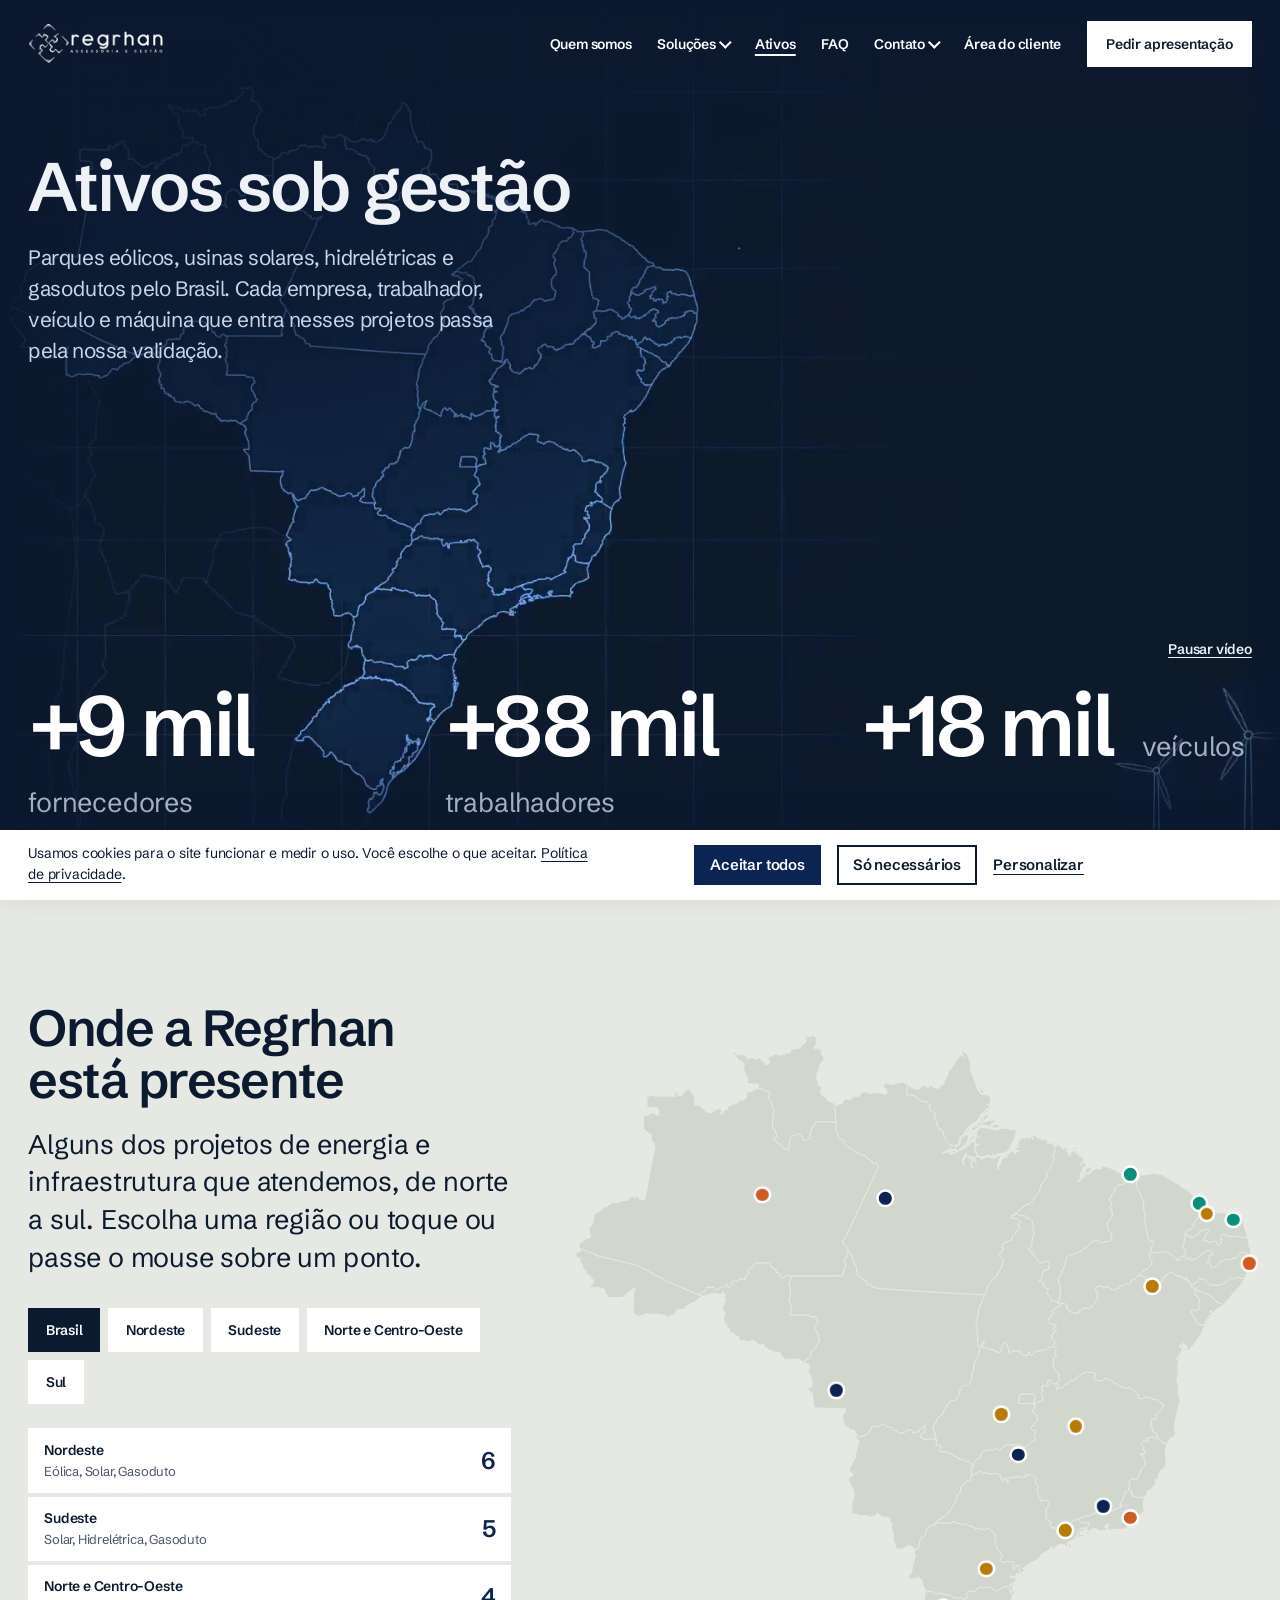
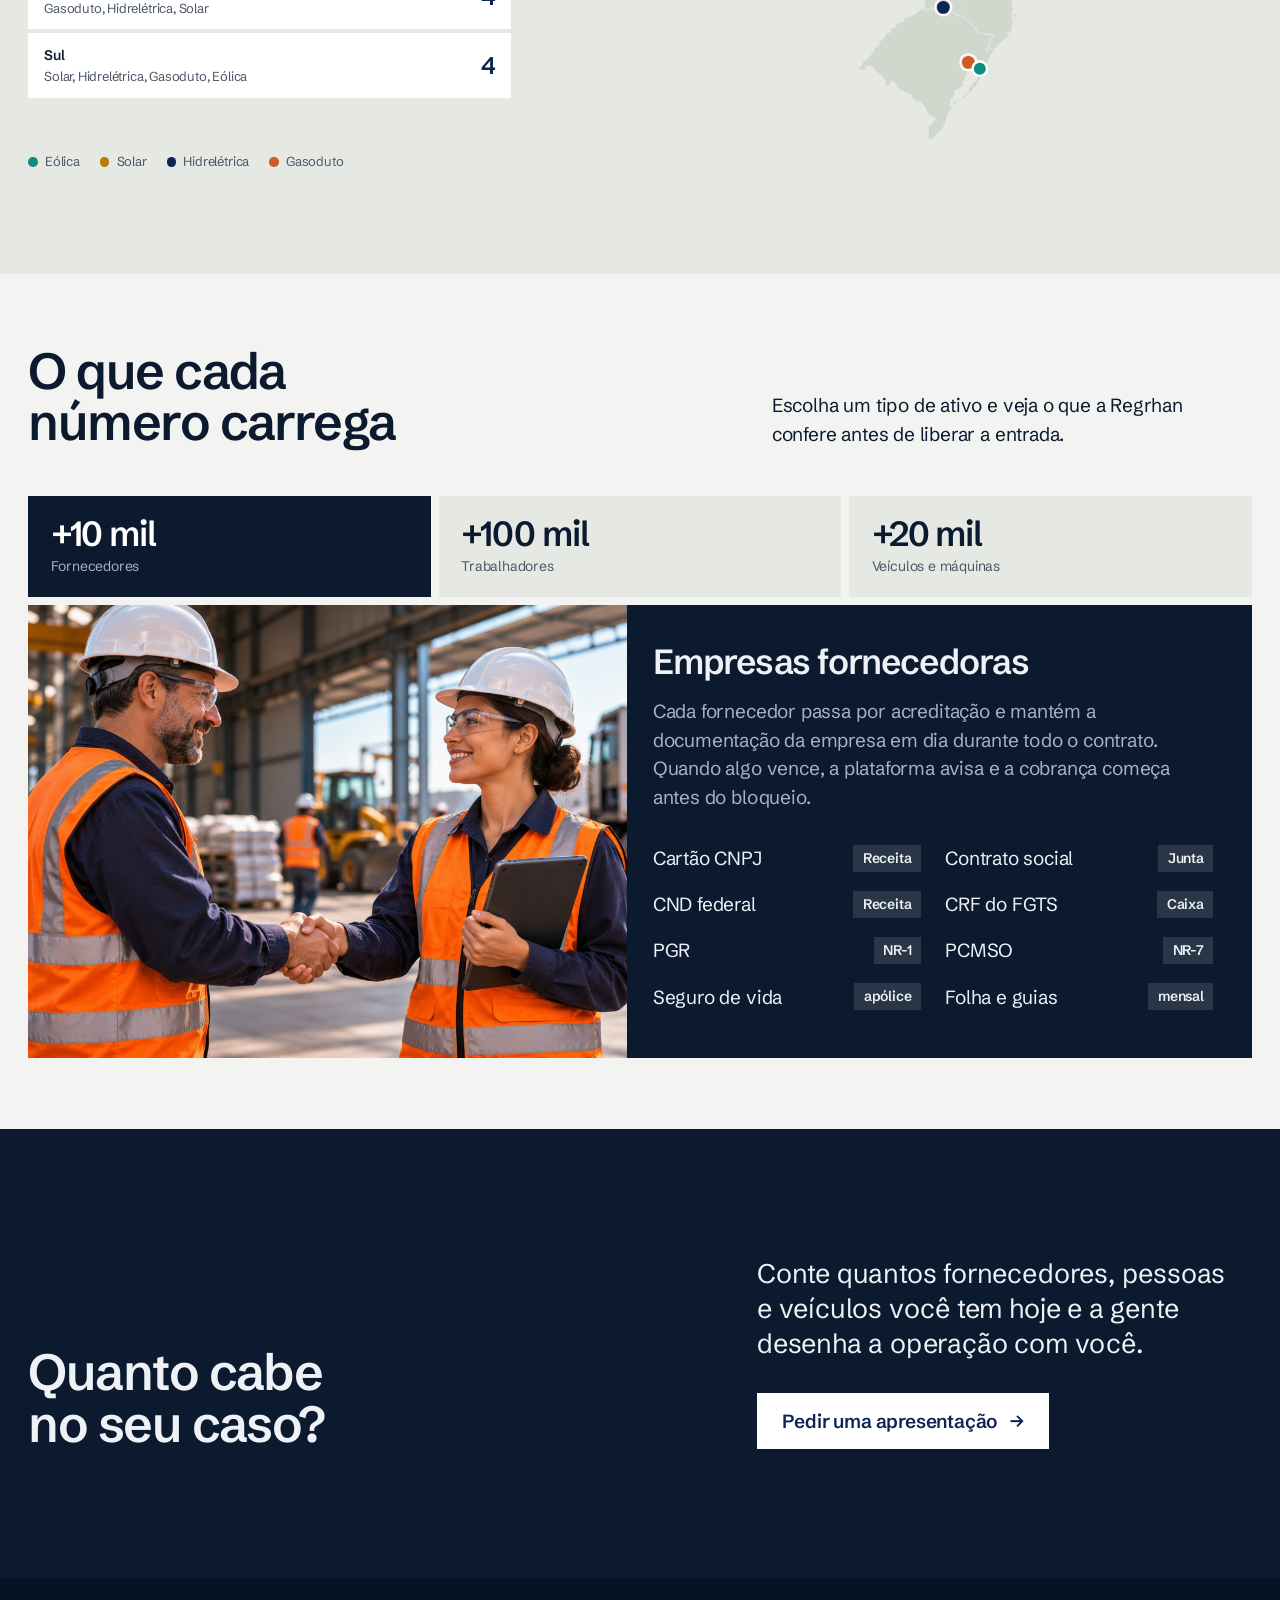
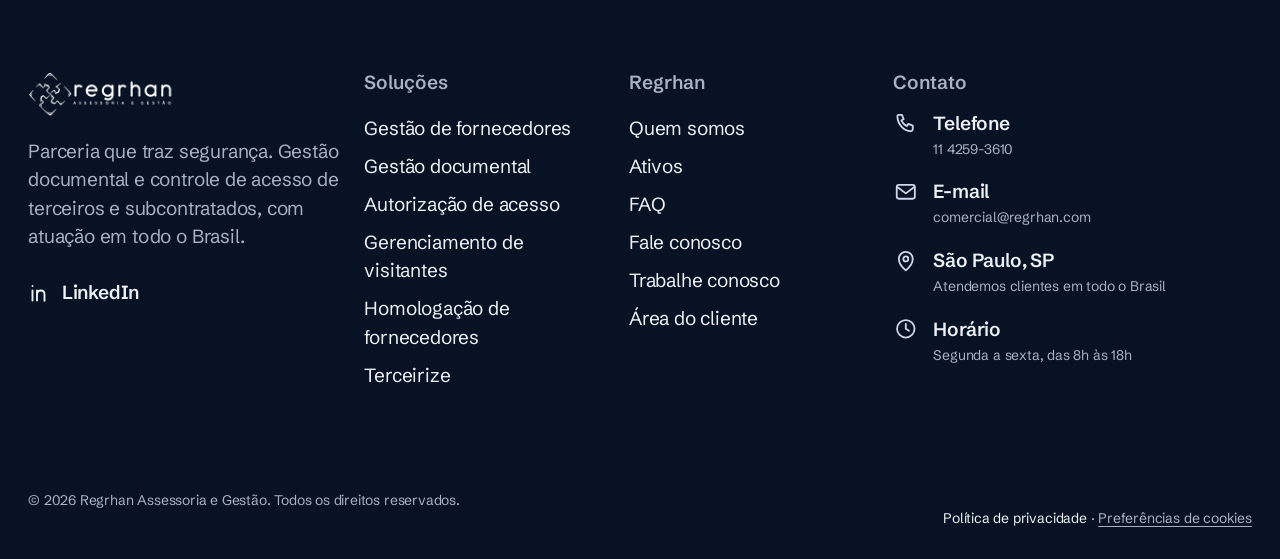
==== commit 7e256666: "Prévia: versão noindex para a Vercel Remove .htaccess, _redirects e sitemap.xml, bloqueia indexação " ====
--- a/ativos.html
+++ b/ativos.html
@@ -1,6 +1,7 @@
 <!DOCTYPE html>
 <html lang="pt-BR">
 <head>
+<meta name="robots" content="noindex,nofollow">
 <meta charset="utf-8">
 <meta name="viewport" content="width=device-width, initial-scale=1">
 <title>Ativos · Regrhan</title>
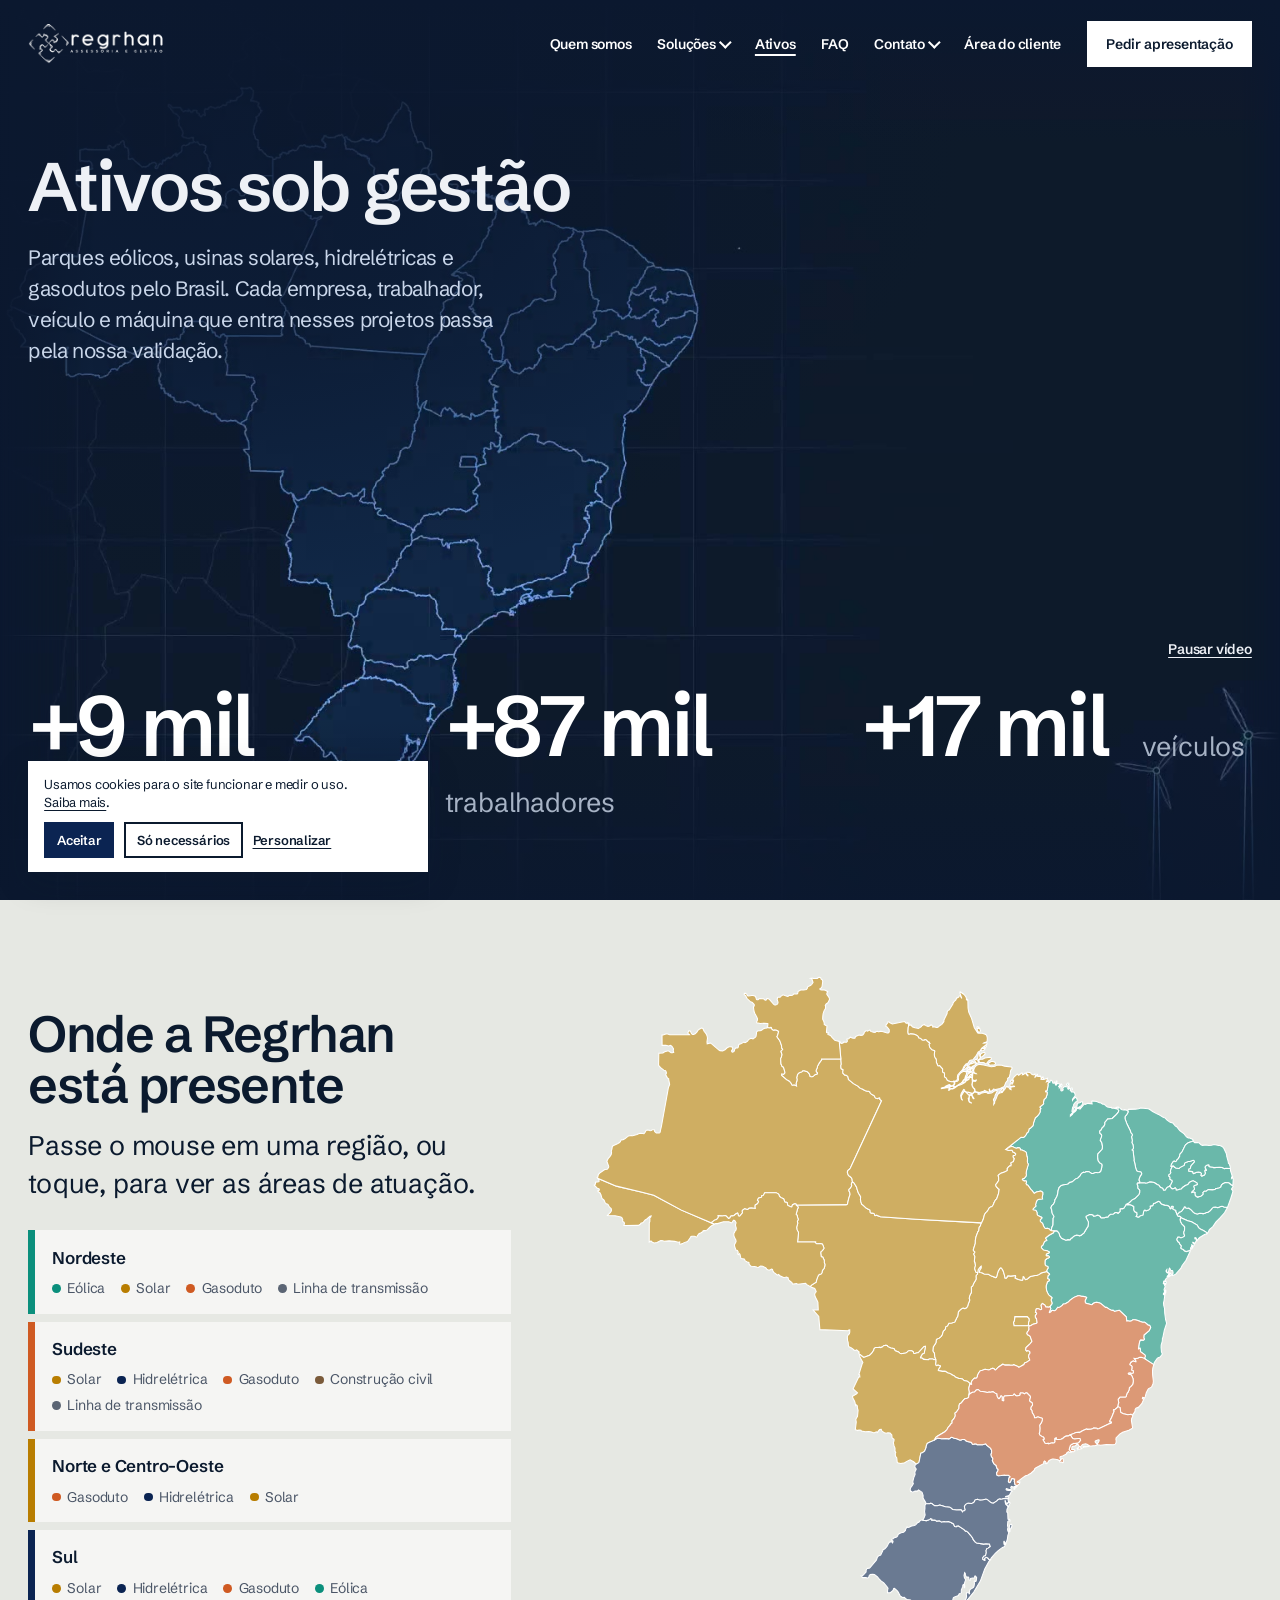
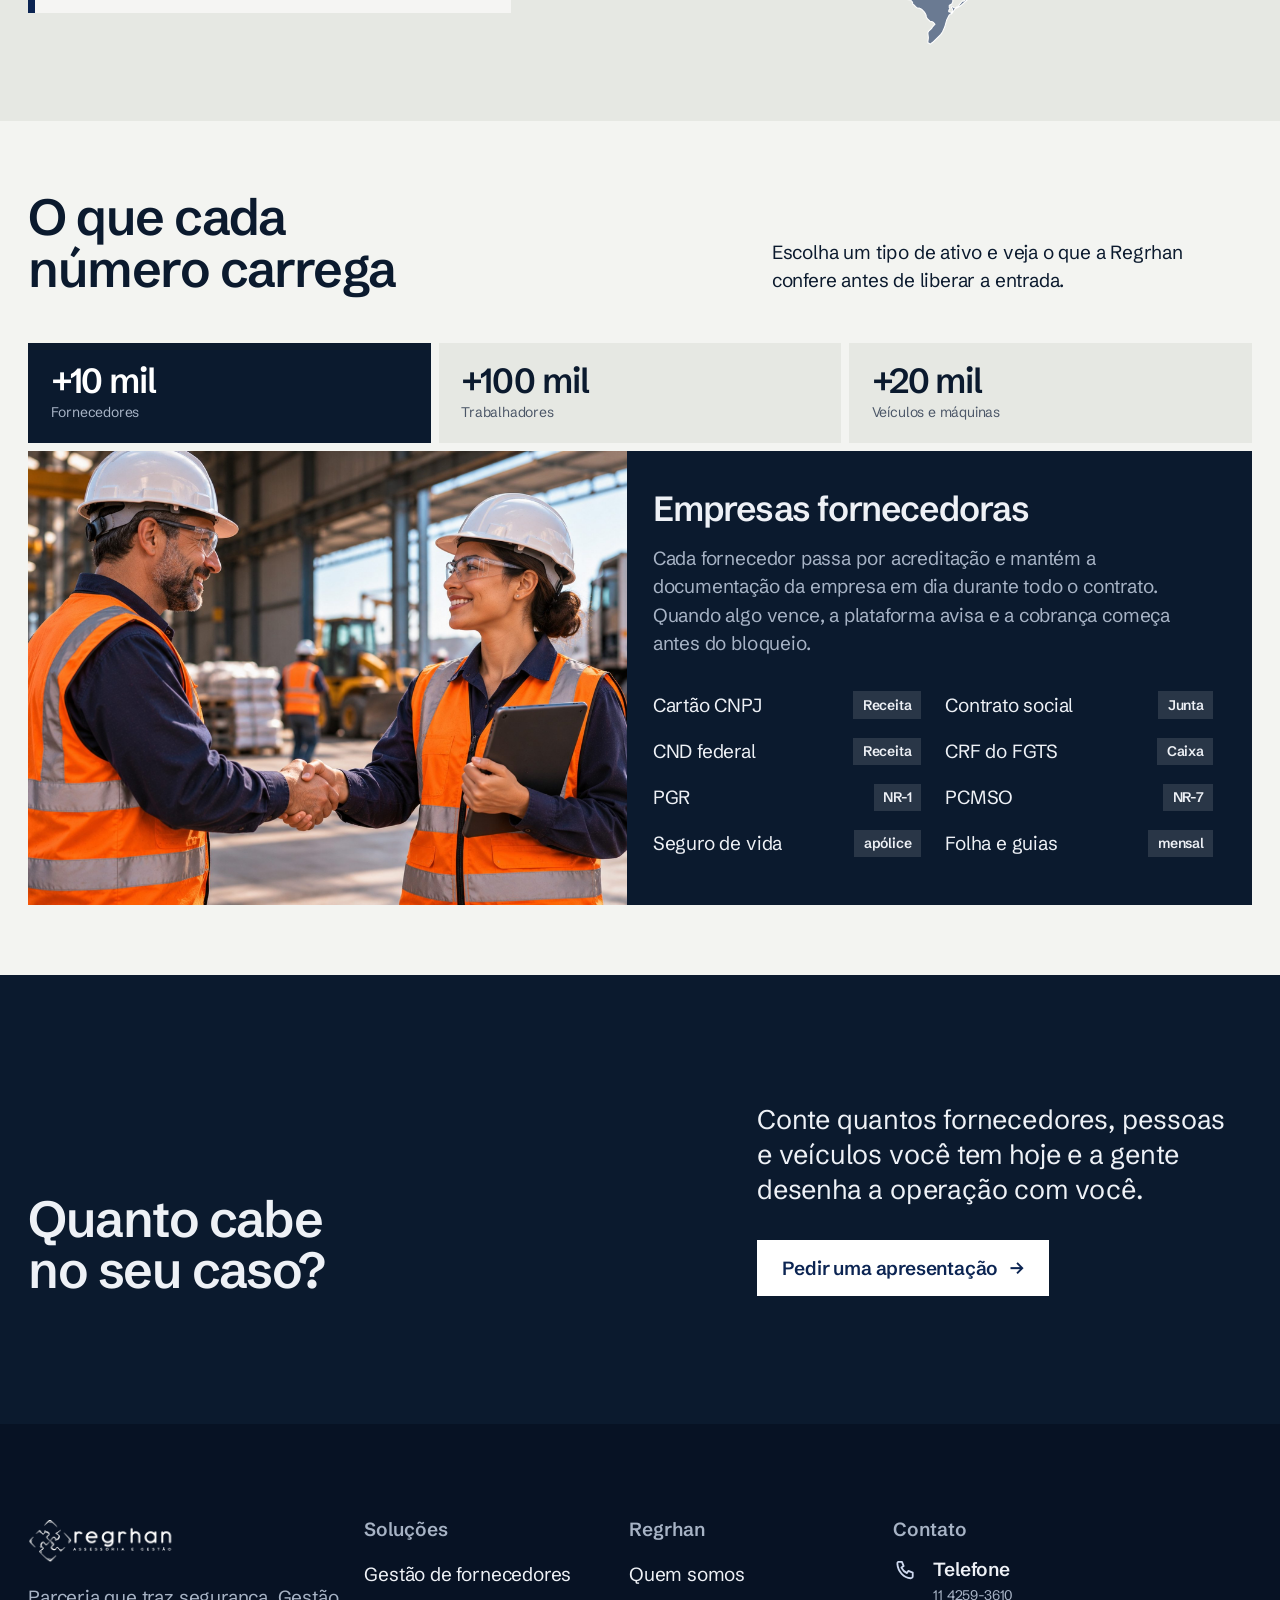
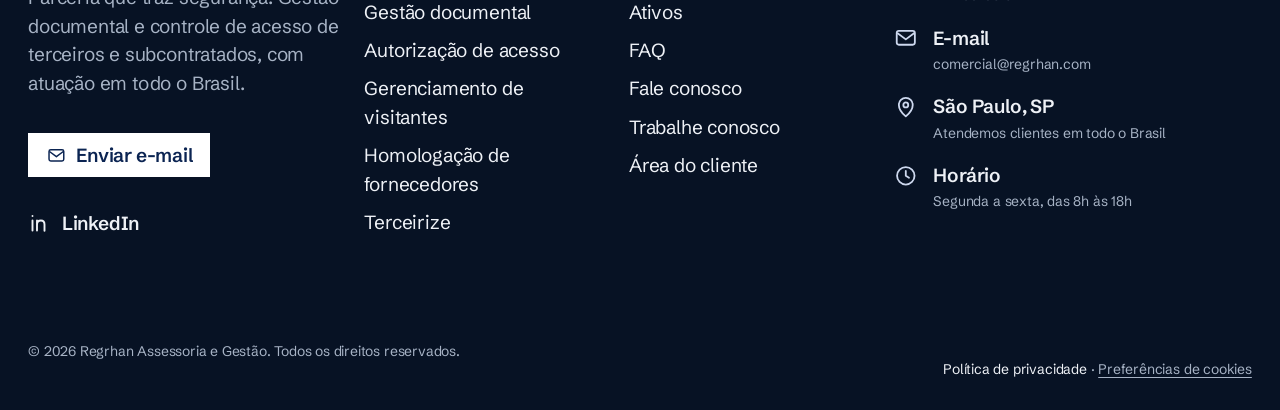
==== commit 5cf00868: "Ajustes do Gabriel: hero espelhada, solucoes compactas, mapa por regiao com hover, secoes unificadas" ====
--- a/ativos.html
+++ b/ativos.html
@@ -1,20 +1,22 @@
 <!DOCTYPE html>
-<html lang="pt-BR">
+<html lang="pt-BR" data-email="comercial@regrhan.com">
 <head>
 <meta name="robots" content="noindex,nofollow">
 <meta charset="utf-8">
 <meta name="viewport" content="width=device-width, initial-scale=1">
-<title>Ativos · Regrhan</title>
+<title>Ativos · Regrhan Assessoria</title>
 <meta name="description" content="Fornecedores, trabalhadores, veículos e máquinas acompanhados pela Regrhan.">
 <link rel="canonical" href="https://regrhan.com/ativos.html">
 <meta name="theme-color" content="#0b2452">
-<link rel="icon" type="image/png" sizes="48x48" href="assets/favicon-48.png">
-<link rel="icon" type="image/png" sizes="192x192" href="assets/favicon-192.png">
+<link rel="icon" type="image/png" sizes="48x48" href="assets/favicon-48-escuro.png">
+<link rel="icon" type="image/png" sizes="192x192" href="assets/favicon-192-escuro.png">
+<link rel="icon" type="image/png" sizes="48x48" href="assets/favicon-48-claro.png" media="(prefers-color-scheme: dark)">
+<link rel="icon" type="image/png" sizes="192x192" href="assets/favicon-192-claro.png" media="(prefers-color-scheme: dark)">
 <link rel="apple-touch-icon" href="assets/apple-touch-icon.png">
 <meta property="og:type" content="website">
 <meta property="og:locale" content="pt_BR">
 <meta property="og:site_name" content="Regrhan">
-<meta property="og:title" content="Ativos · Regrhan">
+<meta property="og:title" content="Ativos · Regrhan Assessoria">
 <meta property="og:description" content="Fornecedores, trabalhadores, veículos e máquinas acompanhados pela Regrhan.">
 <meta property="og:url" content="https://regrhan.com/ativos.html">
 <meta property="og:image" content="https://regrhan.com/assets/og-image.jpg">
@@ -75,23 +77,23 @@
     </div>
   </section>
 
-  <section class="on-surface atlas wrap" aria-labelledby="h-atlas" data-atlas-root>
-    <div class="atlas-grid">
-      <div class="atlas-side">
-        <h2 id="h-atlas" data-reveal>Onde a Regrhan está presente</h2>
-        <p class="atlas-lead" data-reveal style="--i:1">Alguns dos projetos de energia e infraestrutura que atendemos, de norte a sul. Escolha uma região ou toque ou passe o mouse sobre um ponto.</p>
-        <div class="atlas-regions" role="group" aria-label="Região do mapa" data-reveal style="--i:2">
-          <button type="button" data-region="all" aria-pressed="true">Brasil</button><button type="button" data-region="ne" aria-pressed="false">Nordeste</button><button type="button" data-region="se" aria-pressed="false">Sudeste</button><button type="button" data-region="nco" aria-pressed="false">Norte e Centro-Oeste</button><button type="button" data-region="su" aria-pressed="false">Sul</button>
-        </div>
-        <div class="atlas-lists" data-reveal style="--i:3"><ul class="al al-sum clean" data-list="all"><li><button type="button" class="al-reg" data-region="ne"><span><b>Nordeste</b><small>Eólica, Solar, Gasoduto</small></span><em>6</em></button></li><li><button type="button" class="al-reg" data-region="se"><span><b>Sudeste</b><small>Solar, Hidrelétrica, Gasoduto</small></span><em>5</em></button></li><li><button type="button" class="al-reg" data-region="nco"><span><b>Norte e Centro-Oeste</b><small>Gasoduto, Hidrelétrica, Solar</small></span><em>4</em></button></li><li><button type="button" class="al-reg" data-region="su"><span><b>Sul</b><small>Solar, Hidrelétrica, Gasoduto, Eólica</small></span><em>4</em></button></li></ul><ul class="al clean" data-list="ne"><li><button type="button" class="al-item" data-i="0"><i style="background:#0b8f7c"></i><span><b>Parque Eólico Ventos do Mar</b><small>Eólica · Aracati, CE</small></span></button></li><li><button type="button" class="al-item" data-i="1"><i style="background:#0b8f7c"></i><span><b>Parque Eólico Litoral</b><small>Eólica · Parnaíba, PI</small></span></button></li><li><button type="button" class="al-item" data-i="2"><i style="background:#b87d00"></i><span><b>Usina Solar Caatinga</b><small>Solar · Mossoró, RN</small></span></button></li><li><button type="button" class="al-item" data-i="3"><i style="background:#0b8f7c"></i><span><b>Parque Eólico Serra Azul</b><small>Eólica · João Câmara, RN</small></span></button></li><li><button type="button" class="al-item" data-i="4"><i style="background:#cf5a22"></i><span><b>Gasoduto Costa Leste</b><small>Gasoduto · Recife, PE</small></span></button></li><li><button type="button" class="al-item" data-i="5"><i style="background:#b87d00"></i><span><b>Usina Solar Sertão</b><small>Solar · Petrolina, PE</small></span></button></li></ul><ul class="al clean" data-list="se"><li><button type="button" class="al-item" data-i="6"><i style="background:#b87d00"></i><span><b>Usina Solar Pirapora</b><small>Solar · Pirapora, MG</small></span></button></li><li><button type="button" class="al-item" data-i="7"><i style="background:#0b2452"></i><span><b>Hidrelétrica Rio Claro</b><small>Hidrelétrica · Uberlândia, MG</small></span></button></li><li><button type="button" class="al-item" data-i="8"><i style="background:#0b2452"></i><span><b>PCH Serra Verde</b><small>Hidrelétrica · Juiz de Fora, MG</small></span></button></li><li><button type="button" class="al-item" data-i="9"><i style="background:#cf5a22"></i><span><b>Gasoduto Litoral</b><small>Gasoduto · Macaé, RJ</small></span></button></li><li><button type="button" class="al-item" data-i="10"><i style="background:#b87d00"></i><span><b>Usina Solar Vale do Paraíba</b><small>Solar · Taubaté, SP</small></span></button></li></ul><ul class="al clean" data-list="nco"><li><button type="button" class="al-item" data-i="11"><i style="background:#cf5a22"></i><span><b>Gasoduto Amazônia</b><small>Gasoduto · Coari, AM</small></span></button></li><li><button type="button" class="al-item" data-i="12"><i style="background:#0b2452"></i><span><b>Hidrelétrica Tapajós</b><small>Hidrelétrica · Itaituba, PA</small></span></button></li><li><button type="button" class="al-item" data-i="13"><i style="background:#0b2452"></i><span><b>Hidrelétrica Jauru</b><small>Hidrelétrica · Jauru, MT</small></span></button></li><li><button type="button" class="al-item" data-i="14"><i style="background:#b87d00"></i><span><b>Usina Solar Cerrado</b><small>Solar · Goiânia, GO</small></span></button></li></ul><ul class="al clean" data-list="su"><li><button type="button" class="al-item" data-i="15"><i style="background:#b87d00"></i><span><b>Usina Solar Campos Gerais</b><small>Solar · Ponta Grossa, PR</small></span></button></li><li><button type="button" class="al-item" data-i="16"><i style="background:#0b2452"></i><span><b>Hidrelétrica Rio Uruguai</b><small>Hidrelétrica · Chapecó, SC</small></span></button></li><li><button type="button" class="al-item" data-i="17"><i style="background:#cf5a22"></i><span><b>Gasoduto Sul</b><small>Gasoduto · Canoas, RS</small></span></button></li><li><button type="button" class="al-item" data-i="18"><i style="background:#0b8f7c"></i><span><b>Parque Eólico Atlântica</b><small>Eólica · Palmares do Sul, RS</small></span></button></li></ul></div>
-        <ul class="atlas-key clean" aria-label="Legenda"><li><i style="background:#0b8f7c"></i>Eólica</li><li><i style="background:#b87d00"></i>Solar</li><li><i style="background:#0b2452"></i>Hidrelétrica</li><li><i style="background:#cf5a22"></i>Gasoduto</li></ul>
-      </div>
-      <div class="atlas-map" data-reveal style="--i:1">
-        <svg viewBox="0 0 613 639" role="img" aria-label="Mapa do Brasil com projetos de energia e infraestrutura atendidos pela Regrhan"><path data-r="nco" d="m 30.732574,238.03114 -2.08,-0.04 0.54,-1.81 -0.21,-0.83 -0.25,-0.49 -1.25,-0.7 -0.14,-0.45 0.27,-1.15 -0.77,-1.95 -1.09,-0.64 -5.6,-1.25 -7.34,-0.19 0.27,-0.56 2.49,-2.26 0.89,-1.23 0.29,-1.2 -0.22,-1.23 -0.68,-0.91 -0.83,-0.44 -1.68,-2.95 -0.77,-0.44 -0.9,-0.19 -1.13,-1.13 -0.92,-2.38 -2,-1.53 -0.98,-3.62 -0.87,-1.64 -1.88,-1.08 -0.08,-1.17 0.81,0.1 0.42,-0.52 0.07,-0.67 -0.2,-0.42 -2.12,-0.93 -0.36,-0.66 -2.16999996,-1.89 0.04,-0.37 0.62,-0.05 0.49999996,-1.32 -0.01,-1.31 3.01,-0.39 0.5,-0.39 -0.22,-1.35 -1.17,-1.57 0,0 17.95,7.48 23.66,5.66 12.14,3.14 26.44,14.17 28.509996,12.13 0,0 2.97,1.26 0,0 -0.3,0.48 -1.57,0.66 -2.09,1.59 -2.86,2.79 -1.65,0.86 -0.66,-0.18 -1.53,0.18 -0.05,0.56 -1.92,1.3 -2.08,0.99 -1.439996,1.83 -0.44,1.18 -0.61,0.28 -1.17,-0.75 -0.76,-0.13 -2.37,0.05 -0.68,0.26 -0.63,0.45 -0.36,0.86 -2.44,3.48 -3.77,1.25 -0.84,0.69 -1.94,0.51 -1.03,0.03 0.08,-2.11 -1.36,0.2 -3.55,-0.77 -5.24,-0.47 -5.09,0.38 -0.66,-0.58 -2.27,-0.17 -3.56,1.83 -2.73,0.62 -1.68,-0.67 -1.4,-1.44 -1.64,1.16 0.04,-17.55 0.05,-1.1 0.47,-0.71 0.07,-2.35 -0.26,-0.88 0.97,-1.18 0.48,-1.14 -1.16,0.2 -2.97,2.59 -1.6,1.01 -2.06,2.38 -1.95,0.67 -0.65,1.08 -1.81,0.99 z"><title>Acre</title></path><path data-r="ne" d="m 562.17257,230.56114 -0.2,-0.73 -1.42,-0.78 -0.45,0.09 -1.02,-0.29 -0.54,-1.4 0,0 1.32,-1.07 0.64,-1.09 2.17,-0.76 2.38,-3.29 0.09,-0.69 0.82,-0.6 1,1.22 1.67,0.3 1.08,-0.12 2.55,2.02 1.9,2.12 1.78,1.05 1.91,0.48 2.5,-0.65 3.14,0.29 1.17,-0.11 1.86,-1.06 1.16,0.05 1.81,-1.11 2.18,-2.29 0.12,-0.45 1.55,-1.24 2,-0.24 2.24,0.85 2.56,-1.29 1.47,-0.19 1.92,0.81 2.9,0.27 0.27,0.21 0,0 -2.78,4.96 -4.55,5.13 -3.58,3.58 -3.04,4.58 -3.33,2.88 -1,2.03 -1.32,1.79 0,0 -0.6,-1.31 -3.59,-2.23 -0.46,-0.03 -1.66,-0.79 -1.76,-1.45 -1.3,-2.45 -5.42,-3.07 -3.68,-0.95 z"><title>Alagoas</title></path><path data-r="nco" d="m 345.24257,99.961144 -0.94,-0.06 -0.77,0.339996 -1.3,0.12 -2.79,-0.679996 -1.45,-1.03 -0.43,-1.5 -1.87,-1.39 -0.11,-1.3 0.21,-0.69 -0.31,-1.58 -0.33,-0.47 -0.95,-0.19 -0.41,-0.94 0.08,-2.43 -2.93,-3.28 -0.78,0.36 -0.82,-0.19 -1.5,-3.48 0.13,-1.58 -0.59,-1.81 -0.62,-0.56 -0.67,-1.51 -0.19,-2.11 0.43,-3.14 -0.17,-0.33 -2.57,-0.73 -2.02,-2.26 -0.76,-2.83 0.19,-0.72 0.68,-0.23 -0.49,-1.18 -0.68,0.03 -2.84,-2.66 -0.94,0.14 -0.38,0.42 -1.33,0.14 -0.84,-0.27 -0.8,-0.98 -1.14,-0.84 -1.19,-0.12 -0.49,-1.28 -0.67,-0.8 -1.93,-1.05 -1.29,-0.49 -3.39,-0.37 -1.08,0.29 -1.17,-0.02 -0.31,-0.54 -0.24,-1.44 0.25,-4.54 0.62,-1.3 -0.37,-2.3 -0.62,-0.57 0,0 0.35,-0.21 0.99,0.3 -0.01,0.81 -0.29,0.18 0.34,0.97 1.47,-0.06 0.82,0.23 0.35,0.9 0.84,0.71 2.25,0.78 3.29,0.75 2.76,-1.78 0.35,-0.76 1.73,-1.17 0.83,-0.29 0.69,0.94 2.71,0.94 1.08,-0.12 1.72,-1.01 0.12,-0.42 0.32,0.03 1.46,1.3 -0.2,0.87 2.37,-0.17 0.51,0.5 0.95,0.17 0.62,-0.01 0.91,-0.48 1.67,-1.5 1.78,-1.1 1.75,-2.3 0.37,-1 -0.2,-0.54 3.13,-6.5 0.11,-1.82 1.11,-1.3 0.73,-0.19 3.6,-5.79 0.23,-1.15 0.84,-1.2 1.79,-1.55 0.63,-1.66 2.11,-1.14 0.47,-0.92 1.04,-0.58 0.56,1.46 0.88,1.36 -1.67,-4.8 -0.07,-1.29 0.18,-0.33 3.37,2.42 1.14,1.21 0.91,1.22 0.52,1.19 0.03,1.58 0.44,0.31 0.32,-0.48 0.38,-0.1 0.21,0.4 0.21,7.89 0.66,3.87 2.71,6.05 2.66,8.94 3.32,5 1.01,0.35 3.27,-0.08 2.78,0.94 1.29,0.85 0.77,2.65 -0.16,3.33 -1.29,0.96 -1.73,0.43 -0.38,0.33 1.79,-0.15 1.04,-0.42 0.28,0.23 0.12,0.59 -0.17,0.73 -5.03,4.06 -1.17,2.1 -2.15,1.41 -1.94,3.72 -2.91,3.5 -0.7,0.46 -0.94,-0.09 -1.45,0.52 -2.08,2.98 0,0 -1.34,0.07 -0.75,0.9 0,0 -1.47,1.68 -0.97,2.22 -1.12,1.87 -0.84,0.65 -3.01,3.45 -0.36,2.4 0.17,1.8 -1.95,1.81 -0.98,0.12 z m 23.36,-46.99 -0.45,-0.33 -1.1,-1.86 0.07,-0.88 0.23,-0.41 1.66,-0.45 0.43,0.39 0.83,2.27 -0.99,1.1 -0.68,0.17 z m 2.49,17.61 -0.4,-0.25 -0.08,-0.71 1.11,-1.1 0.88,-0.15 1.25,0.24 0.46,-0.11 0.44,-0.64 0.05,0.59 -0.97,1.44 -0.99,0.5 -1.75,0.19 z m 3.44,-2.87 -0.78,-0.23 0,-0.56 0.72,-1.04 1.25,-0.1 0.18,0.35 -0.1,0.51 -1.27,1.07 z m -7.19,-18.42 -0.76,-0.5 0.26,-0.83 0.88,-0.17 0.86,0.32 0.01,0.73 -1.25,0.45 z"><title>Amapá</title></path><path data-r="nco" d="m 166.08257,47.551144 0.72,0.78 0.75,0.34 0.61,0.01 1.13,-0.42 0.63,0.11 0.06,0.96 1.21,1.17 0.97,0.37 0.88,-0.21 1.36,0.11 1.95,0.95 0.49,0.66 -0.91,3.32 -0.71,1.5 2.73,3.74 1.66,4.76 0.19,2.26 0.87,1.12 0.05,0.45 -1.62,1.46 0.36,1.59 0.66,1.58 -0.77,3.04 -0.57,0.96 0.29,4.98 0.88,2.17 1.22,0.84 0.58,0.9 1.13,4.33 -0.06,0.58 -1.14,1.32 -1.84,-0.33 -0.14,1.14 5.01,4.42 0.52,0.04 1.96,1.31 1.48,1.649996 1.04,2.04 0.53,0.07 1.34,-0.42 2.36,1.04 -0.44,-2.11 0.75,-2.289996 0.25,-1.73 -0.37,-1.8 0.82,-2.97 1.02,-1.26 1.28,-0.69 2.09,-0.71 0.55,-0.89 1.6,-0.06 2.83,0.93 1.87,2.04 0.92,2.51 1.82,0.23 1.25,-0.46 1.41,-1.41 2.03,-0.55 0.42,-0.39 0.02,-0.53 -1.14,-1.41 -0.23,-0.73 0.11,-0.66 1.15,-2.64 0.07,-1.13 1.66,-3.03 2.33,-3.26 -0.03,-0.68 18.49,0.07 0,0 0.4,4.86 -0.43,1.45 0.18,2.27 0.24,0.68 1.7,0.85 0.18,0.41 -0.35,0.69 -0.05,2.11 1.83,1.99 0.36,0.19 0.7,-0.18 1.84,1.23 0.55,1.83 0.04,0.93 0.3,0.45 4.64,3.769996 4.58,2.54 0.63,0.9 1.35,1.09 1.88,0.67 2.37,1.31 2.26,0.65 1.36,0.15 1.32,0.82 0.08,0.61 1.27,1.34 2.7,1.44 1.1,2.17 1.87,0.79 0.85,-0.61 1.38,-0.35 0.19,0.48 -0.13,0.78 1.81,1.67 -29.9,64.24 -0.78,1.31 -1.45,1.13 -0.58,0.97 -0.03,1.13 0.82,2.33 0.38,0.57 1.07,0.58 1.58,1.56 0.64,1.26 0.15,1.96 0.57,0.57 0,0 -1.18,1.2 -0.2,0.61 -0.06,0.76 0.34,0.84 -0.27,1.01 -1.2,1.82 -0.86,0.64 -0.42,0.85 0.1,0.85 0.66,1.37 0.46,1.94 -1.38,4.22 -1.18,5.22 -1.21,0.73 -47.85,0.32 0,0 0.04,-0.7 -0.36,-0.38 -1.39,-0.28 -1.92,1.08 -0.54,1.74 -0.68,0.19 -3.24,-1.48 -0.68,-2.88 -0.62,-0.2 -0.98,0.13 -0.46,-0.21 -1.25,-3.27 -2.54,-0.98 -1.33,-1.27 -0.8,-1.91 -0.45,-0.49 -2.15,-1.13 -10.79,0.06 -1.38,2.56 -1.72,0.5 0.09,1.17 -0.26,0.22 -2.48,0.53 -1.19,1.59 -0.05,0.67 0.9,0.7 0.17,0.45 -0.36,1.02 -0.81,1.15 -2.06,1.21 -0.11,1.81 0.24,1.46 -3.87,-0.46 -2.13,0.38 -1.2,1.07 -1.79,-0.1 -0.84,-0.55 -0.46,-0.02 -1.75,1.26 -0.53,0.84 0.26,1.75 -2.54,3.16 -0.68,0.08 -0.68,-0.53 -0.64,-2.26 -0.38,-0.09 -1.84,1.02 -1.3,1.21 -1.37,0.39 -0.77,-0.13 -1.08,0.5 -0.41,0.53 -0.13,0.72 -1.22,0.79 -0.37,0.02 -2.31,-2.33 -0.72,-0.37 -2.87,0.33 -3.96,-0.26 0.16,1.29 -0.15,0.56 -1.55,1.81 -1.92,0.58 -3.26,2.56 0,0 -28.509996,-12.13 -26.44,-14.17 -12.14,-3.14 -23.66,-5.66 -17.95,-7.48 0,0 -0.07,-0.65 0.7,-2.92 1.22,-1.4 4.92,-3.47 2.26,-0.24 0.47,-0.3 0.98,-1.56 0.08,-1.03 -1.74,-4.49 0.38,-1.19 1.18,-2.19 1.28,-1.32 0.92,-1.25 0.42,-0.98 0.3,-1.74 -0.29,-1.32 0.67,-2.04 0.31,-2.31 0.73,-0.75 3.66,-1.63 2.19,-1.23 1.15,-1.04 0.44,-1.4 0.78,-0.37 1.41,-0.11 1.65,-0.93 3.54,-2.73 2.42,-0.43 1.51,0.29 4.19,-1.22 1.5,-0.77 1.82,-0.36 3.33,0.38 1.3,-1.59 0.63,-1.45 1.09,-0.61 2.14,0.2 0.64,0.54 1.32,-0.24 1.1,-0.74 1.71,0.12 0.31,0.53 -0.02,1.18 1.61,1.29 2.83,0.08 0.58,-0.4 0.46,-0.78 -0.11,-0.39 1.17,-4.92 6.7,-37.17 1.16,-2.92 -0.99,-4.959996 0.12,-0.26 -1.3,-1.05 -1.48,-2.75 -0.04,-0.49 0.65,-1.39 -0.52,-1.78 -0.37,-0.4 -1.7,-0.59 -3.03,-2.35 -1.94,-2.28 0.2,-11.51 3.89,-0.26 1.75,-1.17 3.5,-0.92 2.68,1.76 1.22,0.11 1.27,-0.43 -0.49,-1.69 0.3,-1.72 -1.37,-2.1 -0.57,-0.54 -1.15,-0.6 -1.51,0.53 -2.79,-0.61 -3.57,0.09 -0.06,-9.9 0.96,0.04 1.32,-0.58 2.28,-0.6 2.84,0.87 19.03,0.06 -0.46,-0.66 -0.79,-0.14 -0.38,-1.2 0.95,-1.93 1.43,0.4 0.61,1.52 0.87,1.32 0.66,0.35 0.83,0.01 1.61,-0.61 1.94,-2.09 0.32,-0.84 1.259996,-1.24 2.55,-1.39 1.29,0.46 1.17,2.58 1.62,1.99 0.74,1.3 0.66,1.78 0.23,1.55 -0.49,3.63 0.2,1.76 3.2,-0.75 8.31,7.06 0.79,0.28 2.5,0.21 2.3,-1 1.7,-1.7 2.11,-1.16 2.19,-0.11 0.56,0.29 0.77,1.08 -0.02,0.97 -1.11,1.7 0.37,0.98 0.58,0.27 1.33,-0.72 0.56,-0.91 0.23,-1.29 1,-1.16 0.47,-0.23 1,0.18 0.55,-0.18 0.41,-0.66 0.46,-2.31 0.51,-0.37 1.51,-0.36 2.93,-1.77 0.97,0.55 0.93,-0.29 1.6,-1.04 1.02,-1.61 2.11,-1.21 2.03,0.55 2.36,-1.65 0.55,-0.82 0.44,-2.66 -0.03,-1.29 0.77,-0.92 1.03,-0.42 1.74,-0.02 1.34,-0.39 2.06,-1.6 0.96,-0.37 2.28,-0.3 z"><title>Amazonas</title></path><path data-r="ne" d="m 527.76257,365.59114 -0.36,-0.83 0.68,-1.35 -0.01,-0.53 -0.53,-1.04 -4.13,-3.05 -0.15,-0.51 0.22,-1.51 -0.57,-1.23 -0.65,0.24 -0.2,0.45 -0.34,0.18 -0.22,-0.25 0.53,-4.4 0.82,-3.3 0.82,-0.88 2.47,0.24 1.02,-0.71 0,-0.42 -0.56,-1.02 0.16,-2.65 4.96,-4.22 1.47,-3.08 -0.42,-1.17 -0.78,-1.02 -0.89,-0.06 -0.73,-0.38 -2.83,-2.47 -2.12,0.02 -2.19,-0.6 -2.27,-1.08 -2.73,-0.56 -1.98,-0.14 -1.32,0.99 -1.47,0.5 -2.61,-0.45 -0.57,0.21 -0.44,-3.96 -6.52,-6.2 -0.38,-0.18 -4.39,1.23 -1.53,-1.24 -0.51,0.21 -0.93,-0.22 -2.54,-1.22 -2.17,-1.62 -0.98,0.18 -4.35,-3.63 -1.1,-0.54 -2.73,-0.75 -1.77,0.25 -1.88,0.9 -0.81,1.12 -0.64,0.18 -5.33,-1.47 -0.61,-0.49 -0.26,-1.5 0.14,-0.89 1.29,-2.74 -0.86,-0.46 -2.28,-0.52 -2.18,-0.04 -1.2,-0.5 -1.79,-0.08 -3.83,1.58 -4.26,3.03 -0.64,1.11 -3.37,1.87 -2.02,0.4 -0.95,1.18 -1.81,1.55 -1.43,0.52 -1,-0.15 -1.85,2.58 -1.04,0.77 -2.13,-0.38 -0.72,0.13 -0.69,1 -1.34,0.92 -0.4,-0.24 1.43,-3.43 -0.51,-2.41 0,0 1.48,-1.97 0.25,-0.77 -0.23,-1.27 -0.67,-1.72 0.1,-0.67 0.71,-1.42 -0.05,-0.46 -3.21,-2.62 -1.69,-3.46 -0.62,-3.52 0.05,-1.55 1.2,-3.83 1.59,-1.03 0.23,-0.38 0.06,-0.94 -1.63,-0.84 -0.11,-0.33 0.48,-2.52 1.43,-1.06 -0.02,-0.37 -2.72,-2.46 0,0 -0.04,-0.93 1.36,-2.38 -0.04,-1.07 -0.17,-0.42 -1.46,-0.49 -0.94,-0.65 -0.35,-1.26 0.06,-2.92 0.19,-0.85 1.95,-1.67 1.14,-0.42 0.96,-0.72 -0.29,-0.63 -0.58,-0.52 -0.92,-0.29 -1.03,0.18 -0.35,-0.33 -0.09,-0.5 0.42,-0.96 2.04,-0.82 0.56,-0.45 -0.04,-0.76 -1.88,-0.98 -3.58,-0.67 -1.86,-1.96 -0.23,-0.92 0.5,-1.16 1.01,-0.73 1.52,-3.48 0.9,-0.61 1.01,-0.27 0.35,-0.38 -1.29,-1.8 0.19,-0.37 3.21,-2.62 3.82,-2.02 0.56,-0.47 0.22,-0.98 0.69,-0.65 0,0 2.33,-0.02 1.44,1.34 0.66,1.04 0.53,2.21 1.76,2.49 4.18,1.86 1.8,-0.52 2.11,0.18 0.33,-0.21 0.75,-1.45 1.14,-0.37 0.67,-0.87 1.17,-0.89 2.21,-0.75 1.33,0.17 1.48,0.53 1.35,-0.42 2.97,-2.42 2.95,-5.05 0.72,-0.86 0.24,-0.92 0.3,-2.56 -0.12,-1.16 -2.24,-4.43 0.05,-0.93 3.24,-1.65 1.95,-0.02 1.5,0.46 0.41,0.93 0.32,0.18 2.12,-0.43 1.39,-0.54 1.33,0.38 1.71,0.99 -0.13,0.65 0.19,0.29 0.82,0.28 3,-0.11 1.47,-0.64 1.7,-0.1 0.82,-1.22 1.51,-1.34 2.73,-0.34 0.77,-0.36 0.81,-0.98 2.17,0.01 0.62,0.63 0.31,0.05 1.86,-1.81 -0.1,-2.4 1.99,-0.38 0.79,0.18 1.05,-0.66 1.5,-2.31 0.46,-1.15 0,0 0.89,0.4 1.16,-0.27 2.2,0.29 2.82,1.39 0.44,0.51 -0.06,2.73 0.72,1.94 2.21,0.91 0.27,2 -0.92,1.68 1.83,0.62 0.96,-0.22 0.82,-0.92 2.87,-0.88 0.77,-3.58 0.5,-0.87 0.75,-0.16 0.78,0.53 0.63,0.05 2.39,-1.02 1.1,-1.24 0.17,-0.59 -0.25,-1.36 0.29,-0.25 2.24,-0.45 0.77,-2.05 1.65,-0.44 2.53,-1.46 0.59,-0.1 1.49,0.56 0.83,1.44 1.36,0.81 2.36,0.78 2.99,0.4 1.58,1.15 0.54,1.65 0.39,0.27 0.43,-0.15 0.29,-1.75 0.43,-0.44 1,-0.01 0.45,0.32 0.02,0.63 -0.62,0.88 0.45,0.83 0.5,0.37 2.1,0.86 0.02,0.94 1.22,3.05 0,0 0.54,1.4 1.02,0.29 0.45,-0.09 1.43,0.79 0.2,0.72 0,0 -0.67,1.16 0.21,2.14 1.28,2.5 1.99,1.95 0.75,1.15 -0.08,3.12 -0.66,1.62 -0.09,0.88 0.76,2.75 -0.3,0.58 -0.69,0.55 -2.55,1 -1.13,-0.75 -1.71,-0.01 -0.32,0.3 -0.59,1.58 0.02,0.77 0.95,1.6 1.1,0.66 0.52,1.49 1.43,1.51 0.15,0.39 -0.13,1.42 -0.34,0.39 0.12,0.42 0.59,0.52 1.93,0.92 0.48,0.71 0.54,0.34 1.55,0.64 2.89,-0.88 0,0 0.64,-0.02 0.36,0.41 -4.08,8.83 -3.83,5.19 -1.03,2.33 -5.03,5.74 -2.45,1.26 -0.87,-0.01 0.3,-1.43 0.37,-0.15 0.14,-1.1 -0.45,-1.93 -1.87,-0.25 -0.43,-1.3 -0.68,-0.75 -0.37,0.6 -0.46,2.33 -0.5,0.87 -0.55,0.38 -0.56,-0.29 -0.49,-1.74 0.11,-0.32 0.31,-0.13 -0.03,-0.39 -0.87,1.29 0.93,1.69 0.46,0.23 0.37,-0.15 1.15,0.26 -0.46,1.81 -1.21,1.15 -0.25,1.82 -1.25,0.97 -0.35,0.67 -0.2,0.84 0.18,0.85 -1.35,-0.39 -0.21,0.39 -0.36,2.52 0.36,-0.72 0.75,0.21 0.24,0.54 -0.23,0.41 0.06,0.62 0.3,0.3 0.33,1 -1.04,2.51 0.57,3.44 -0.55,0.49 -0.57,-0.22 -0.14,1.13 0.59,0.46 1.21,-1.72 -0.47,-2.21 0.82,-0.61 0.25,0.54 -0.06,1.76 -0.96,2.61 -0.74,5.43 -0.51,1.81 0.2,2.47 0.78,2.85 0.19,4.54 0.87,6.41 0.99,3.42 -2.21,6.66 -1.35,6.65 -0.47,1.01 -0.16,2.86 -1.06,3.72 -0.09,2.33 0.39,4.42 0.89,1.71 -2.24,2.98 -1.81,0.67 -0.94,0.64 -2.72,3.89 -0.57,2.04 0,0 -8.09,-5.14 -0.31,-0.53 z m 22.28,-78 -0.23,-1.2 0.74,-0.41 1.06,-1.04 0.16,-0.64 -0.37,-0.73 0.76,0.14 0.82,1.05 -0.05,0.53 -2.89,2.3 z m -2.53,6.85 -0.63,-0.03 0.01,-0.67 0.26,-0.36 -0.8,-0.22 -0.42,-0.4 0.13,-1.07 1.87,-0.15 0.16,0.2 0.11,1.13 -0.69,1.57 z"><title>Bahia</title></path><path data-r="ne" d="m 574.05257,157.11114 -4.89,1.59 -2.61,2.01 -3.3,6.69 -0.84,1.12 -0.87,0.57 -0.65,1.67 0.15,0.74 -1.4,2.44 -1.46,1.51 -0.57,1.1 -1.03,0.26 -0.78,-0.51 -0.51,0.07 -0.84,0.88 -1.41,2.25 -0.34,1.97 0.64,0.17 0.66,-0.38 0,0 -0.08,0.54 -0.84,1.15 -1.03,3 0.52,1.31 -0.66,1.31 -1.09,0.63 -0.17,0.38 -0.12,0.93 0.24,0.41 0.58,0.29 0.35,0.72 -0.02,1.66 1.24,0.89 0.69,0.08 0.34,1.19 -1.61,3.49 -1.19,1.12 0.17,0.25 0,0 -1.59,0.49 -1.07,0.83 -1.54,2.29 -1.65,0.05 -0.63,-1.64 -0.78,-0.57 -1.36,-0.48 -1.01,-1.07 -0.46,-0.99 -1.83,-0.83 -2.85,-1.9 -3.08,-0.42 -1.29,0.1 -2.14,0.8 -1.63,0.19 -0.89,-0.24 -4.93,-0.2 0,0 0.06,-1.32 -0.68,-0.68 -0.08,-0.97 1.14,-3.11 1.5,-2.25 0.01,-0.69 -0.77,-1.16 -2.56,-0.47 -1.31,-0.65 -1.01,-2.67 -1.05,-5.2 -0.76,-2.57 0.24,-0.45 -0.94,-8.16 -0.11,-0.38 -0.92,-0.69 0.8,-0.58 0.59,-1.58 -0.6,-2.99 -1,-2.01 0.48,-1.6 -0.79,-3.87 0.74,-1.36 0.02,-0.76 -1.36,-1.59 -0.44,-1.73 -3.15,-6.42 -1.8,-4.72 -0.29,-1.29 0.18,-1.46 1.58,-1.97 1.09,-1.85 0.11,-0.8 0,0 0.19,-0.14 -0.04,-0.62 -0.4,-0.66 0.65,-0.81 6.74,-0.22 2.89,-0.43 2.07,-0.66 7.4,0.79 2.12,1.12 1.94,1.5 4.12,2.18 1.46,0.52 4.82,3 1.21,0.2 2.22,2.29 2.99,2.11 2.57,0.72 2.44,2.91 1.22,0.61 2.96,3.81 4.16,3.08 1.46,2 1.04,0.99 1.5,0.82 1.15,0.03 2.37,0.92 0.79,0.67 z"><title>Ceará</title></path><path data-r="nco" d="m 416.97257,334.13114 -14.69,-0.02 -0.52,-3.26 0.92,-1.83 0.38,-3.73 11.95,0.01 1.83,1.98 0.06,2.21 -0.59,1.19 -0.21,2.44 z"><title>Distrito Federal</title></path><path data-r="se" d="m 501.89257,411.63114 -0.29,-0.14 0.44,-2.34 0.57,-1.3 -0.59,-3.12 0.16,-0.42 1.72,-2.06 5.15,0.03 0.55,-0.32 0.97,-3.24 1.11,-1.27 0.88,-2.29 0.24,-1.72 0.26,-0.44 1.24,-0.86 1.71,-2.09 0.54,-2.97 -0.29,-2.43 -1.27,-2.81 -1.1,-1.27 -0.52,-0.09 -0.45,0.29 -0.76,-0.28 -0.49,-0.71 0.43,-0.55 1.48,-0.09 0.8,0.35 0.97,0.03 0.95,-0.24 0.32,-0.42 -0.17,-1.72 -1.31,-0.35 -0.21,-0.41 0.3,-1.54 0.03,-1.92 -0.52,-0.66 -1.33,-0.67 -0.3,-0.7 1.17,-1.93 2.17,-1.31 0.31,-0.02 1.05,0.74 1.13,0.11 0.02,-0.81 -1.67,-2.27 1.34,0.13 2.18,-0.29 0.84,-0.61 1.08,-0.32 1.58,-0.08 2.54,0.81 0.91,0.55 0,0 0,0 0,0 0.3,0.53 8.1,5.14 0,0 -0.93,3.35 -0.31,2.86 0.12,3.59 0.72,6.15 -0.31,2.47 -1.49,3.18 -2.75,1.39 -0.55,0.6 -1.67,3.33 -0.98,3.8 -0.77,1.47 -0.83,-0.68 -0.88,-0.13 -0.29,1.28 1.35,0.52 -1.94,4.24 -3.45,3.84 -0.24,-0.27 -1.86,0.66 -0.8,1.23 -0.06,1.39 -0.42,1.25 -1.59,2.02 -0.29,1.13 0,0 -1.62,-1.06 -2.99,0.37 -4.34,-1.01 -2.5,-1.13 -0.67,-4.71 z"><title>Espírito Santo</title></path><path data-r="nco" d="m 416.97257,334.13114 -0.87,-1.01 0.21,-2.44 0.59,-1.19 -0.06,-2.21 -1.83,-1.98 -11.95,-0.01 -0.38,3.73 -0.92,1.83 0.52,3.26 14.69,0.02 0,0 0,0 0,0 -0.53,1.52 0.31,1.57 -0.68,1.59 -1.04,1.25 -0.41,1.47 0.85,1.21 0.85,0.34 1.42,1.03 1.65,4.56 0,0.6 -2.32,2.71 -3.24,3.01 -0.43,2.14 1.09,1.11 0.9,-0.47 1.58,0.57 0.47,0.61 0.18,1 -0.17,0.71 -0.73,0.9 -0.51,1.89 1.19,3.46 -3.09,2.06 -1.16,0.2 -0.86,0.9 -0.48,1.12 -4.89,2.74 -0.7,-0.77 -4.35,-1.86 -0.55,0.48 -0.58,0.09 -1.75,0.01 -1.48,-0.28 -3.86,0.16 -2.01,-0.89 -4.13,2.64 -2.91,2.92 -0.33,0 -1.31,-1.42 -1.52,-0.3 -3.19,1.64 -3.71,-0.62 -2.48,0.96 -2.23,0.54 -1.41,2.1 -1.21,2.46 0.06,1 -0.84,1.3 -0.82,0.28 -0.84,-0.16 -0.45,0.14 -0.94,0.74 -1.64,2.1 -0.57,1.9 0.56,0.61 -0.01,0.34 -0.36,0.23 -0.86,-0.46 0,0 -0.24,-0.45 -2.66,-2.24 -3.15,-0.61 -1.62,-1.55 -1.9,-0.43 -1.49,-0.04 -3.35,-1.34 -0.68,-0.85 -3.07,-1.56 -0.67,-0.61 -1.44,-0.71 -1.14,-0.17 -2.7,-1.68 -2.78,0.16 -3.8,-0.7 -0.13,-0.33 0.26,-0.84 0.57,-1.17 1.31,-1.76 -0.08,-0.42 -2.25,-0.9 -1.14,0.67 -0.66,-0.19 -0.28,-0.41 -0.23,-1.11 0.26,-2.58 -0.19,-1.77 0,0 -0.95,-2.2 -0.18,-3.43 -1.41,-2.19 -0.16,-0.71 0.4,-3.41 2.55,-3.85 0.38,-2.91 0.7,-0.77 2.02,-0.84 1.92,-1.77 1.25,-2.02 0.33,-1.95 0.5,-1.01 1.28,-1.04 0.82,-1.43 0.08,-1.54 1.75,-0.97 1.4,-2.62 2.65,-0.13 2.72,-0.86 0.32,-0.28 1.98,-4.19 0.71,-0.96 0.64,-4.1 0.38,-0.74 1.92,-1.94 1.65,-1.01 1.07,-0.26 1.23,0.68 1.21,-0.73 1.39,-1.43 0.84,-2.93 1.17,-2.87 -0.01,-0.8 -0.48,-1.14 0.58,-2.74 1.6,-3.09 -0.12,-5.18 1.21,-0.78 1.03,-2.63 2,-3.17 0.39,-1.07 -0.16,-2.72 0.35,-0.9 0.97,-0.86 0.27,-1.13 -0.08,-0.63 0,0 0.34,-0.45 0.2,-1.88 0.66,-1.23 1.81,-2.09 0.56,-0.3 -0.03,1.71 -1.22,1.88 -0.52,2.34 2.4,0.4 2.2,1.03 3.93,0.4 3.09,1.71 4.07,1.43 0.63,-0.23 1.63,-5.94 1.47,-2.39 1.18,-0.97 1.15,1.31 1.04,1.88 1.11,3.71 0.61,3.1 1.14,0.05 0.75,-0.75 0.3,-1 0.56,-0.54 2.76,0.34 4.53,-0.53 0.22,0.74 -0.56,1.56 3.13,1.47 3.35,0.68 0.69,-0.08 0.51,-3.3 0.55,0.03 1.51,2.62 0.46,0.24 1.78,-0.9 2.52,-2.08 4.53,-1 1.55,0 2.56,-1.1 1.74,-1.34 5.36,-1.42 0,0 2.72,2.46 0.02,0.38 -1.43,1.06 -0.48,2.52 0.1,0.33 1.63,0.84 -0.06,0.94 -0.23,0.38 -1.59,1.03 -1.19,3.83 -0.05,1.55 0.62,3.52 1.7,3.46 3.21,2.62 0.05,0.47 -0.72,1.42 -0.1,0.67 0.67,1.72 0.23,1.28 -0.25,0.77 -1.48,1.97 0,0 -1,1.01 -3.23,-0.34 -0.9,-1.76 -2.42,-1.48 -1.17,1.49 0.58,3.77 -0.57,0.54 -0.4,0.13 -2.78,-1.14 -1.17,0.23 -0.37,0.28 -0.72,3.18 0.72,0.1 0.49,1.16 -0.57,0.94 -0.73,0.7 0.04,1.9 0.42,0.61 0.53,0.19 0.69,4.26 -0.53,0.53 -3.36,0.9 -2.29,1.51 z"><title>Goiás</title></path><path data-r="ne" d="m 458.83257,129.18114 -0.04,0.33 -2.04,2.15 -0.43,0.17 -0.04,1.44 1.97,-1.7 0.68,-1.21 2.12,-1.58 0.89,-1.14 1.03,-6.33 1.15,-0.7 1.11,-0.12 1.67,-0.92 0.65,-0.13 0.46,0.12 0.08,1.63 -0.2,0.45 -1.42,1.87 -3.21,1.75 -0.03,0.72 0.73,0.12 0.45,-0.81 1.15,-0.31 0.22,0.83 -0.59,0.51 0.25,0.3 4.21,-4.97 0.86,0.33 2.58,-0.93 4.04,0.43 -0.46,-2.41 0.61,-0.23 2.42,0.08 1.78,0.38 2.63,1.05 1.04,0.11 2.15,1.38 1.4,0.03 1.26,1.3 1.89,1.32 2.5,0.58 1.16,-0.19 0.56,0.76 0.34,0.05 1.59,-0.09 2.46,0.66 0.26,-0.9 -0.67,-0.47 1.67,-0.38 0.57,0.11 -0.09,0.42 0,0 -0.46,1.43 0.23,0.72 0.63,0.54 -0.38,1.53 -1.79,2.27 -4.13,3.97 -3.32,0.46 -0.8,-0.16 -2.92,3.4 0.04,1.8 -0.88,1.83 -1.89,1.85 -0.82,1.98 -0.64,0.17 -0.77,1.05 0.36,1.92 1.23,0.83 0.38,1.28 -0.28,1.46 -1.14,2.87 1.58,2.81 0.55,2.98 -0.11,2.43 -0.21,0.55 -4.1,4.42 -0.17,2.48 0.12,2.11 0.51,2.3 1.78,2.04 1.61,0.91 0.17,0.5 0.13,0.84 -0.39,2.2 -0.29,0.44 -0.12,1.21 -0.5,1.46 -1.21,1.31 -2.29,0.29 -0.65,-0.28 -0.83,0.04 -2.43,0.86 -1.52,0.11 -2.5,-1.82 -1.01,-0.21 -1.46,0.19 -1.01,0.6 -1.12,0.26 -0.23,-0.3 -0.84,0.24 -0.5,0.22 -1.9,1.91 0.01,0.46 -0.63,0.87 -2.01,2 -2.34,0.91 -2.87,2.56 -1.33,0.53 -1.05,0.04 -1.7,1.53 -1.08,0.36 -2.61,0.32 -2.72,0.76 -2.13,1.95 -0.98,2.97 -0.39,2.97 -0.63,2.32 -1.45,2.74 -0.3,0.22 -0.34,0.82 -0.13,1.52 -1.2,2.48 -1.7,1.4 -0.73,2 0.71,1.94 0.47,3.18 1.73,3.06 -0.04,0.52 -0.76,1.4 -0.13,6.36 -1.15,2.45 -0.26,1.06 -0.05,1.92 0,0 -1.28,-0.66 -0.61,-0.82 -0.82,-0.45 -0.99,-0.29 -1.78,0.2 -0.71,-0.18 -1.35,-2 -0.99,-2.86 -2.13,-1.62 -0.14,-1.65 1.64,-1.81 -0.08,-0.53 -3.88,-1.95 -0.62,-1.05 -0.06,-1.66 -0.75,-1.59 -0.94,-0.69 -2.08,-0.28 -0.2,-0.42 0.26,-0.71 2.63,-2.54 -0.37,-1.31 0.73,-2.68 0.69,-1.43 0.57,-0.55 1.34,-0.54 3.39,-0.35 -0.39,-1.35 0.64,-3.25 -0.08,-1.76 -1.8,-1.21 -4.27,0.94 -2.15,1.34 -2.27,-3.02 -0.91,-0.85 -3,-4.15 -0.88,0.07 -0.84,-1.44 0.61,-1.19 -0.11,-0.88 -0.25,-0.34 -1.37,-0.24 -0.42,0.27 -1.93,-1.33 0.18,-0.71 1.76,-0.66 1.75,-2.04 0.25,-1.59 -0.28,-1 0.31,-2.36 1.77,-6.16 0.01,-0.43 -0.68,-1.14 -0.23,-1.08 0.21,-3.72 -0.64,-1.5 -0.47,-3.49 -0.84,-1.03 -3.4,-1.44 -1.22,-0.02 -0.28,-0.32 -0.08,-1.03 -0.59,-0.69 -1.74,-0.29 -0.96,0.52 -1.4,-0.09 -2.78,-1.51 -0.86,-0.06 -1.96,0.53 -2.62,1.85 -0.53,0.64 0,0 -0.49,-0.08 14.71,-11.83 2.35,0.23 1.17,-0.92 1.55,-2.17 0.43,-1.15 1.55,-1.17 0.62,-2.88 1.12,-0.46 2.44,-2.32 0.47,-1.21 0.29,-1.9 1.6,-4.69 1.96,-1.54 1.48,-1.76 0.83,-1.45 0.46,-1.28 -0.18,-1.82 0.79,-0.81 -1.04,-1.58 3.68,-3.09 -0.13,-1.64 0.5,-2.38 1.74,-1.57 0.36,-0.71 0.9,-3.02 0.08,-1.61 -0.43,-0.53 -0.99,0.16 -0.27,-0.49 0.05,-0.62 1.14,-0.15 0.57,-0.74 0.71,-4.39 -0.16,-1.38 0.47,-1.03 0.77,-0.45 0,0 0.63,0 0.24,-0.24 -0.06,-0.54 0.34,-0.749996 0.58,-0.53 1.34,0.98 0.45,1.839996 1.19,0.12 0.77,-1.36 0.61,2.93 0.99,0.04 0.29,-0.49 0.07,-0.94 0.85,-0.04 1.69,0.53 0.5,0.69 -1.43,1.7 0.67,0.7 0.02,0.55 1.21,-2.04 0.49,-1.54 0.45,0 0.4,1.02 0,0.58 -0.87,0.92 -0.27,0.99 0.08,2.71 0.26,0.33 0.47,0.12 0.58,-0.14 0.96,-0.93 -0.47,-1 0.14,-0.6 1.32,-1.43 1.05,-0.25 2.13,0.59 1.5,-1.11 0.05,0.92 -0.36,0.21 -1.13,1.53 0.59,0.58 0.1,-0.37 1.25,-0.6 0.58,0.79 -0.14,1.21 1.63,1.75 0.86,-0.44 1.58,0.67 0.77,2.4 -0.11,0.95 -2.19,2.73 -0.38,0.89 0.1,0.66 0.6,-1.03 1.75,-1.68 0.83,-0.03 0.87,0.81 0.52,1.89 -0.27,1.23 -0.97,0.19 -1.03,0.91 -1.16,1.49 0.07,0.77 -1.16,2.35 -0.62,3.52 0.21,0.34 0.87,0.23 z m 0.52,0.45 -0.06,-0.79 0.53,-1.53 -0.41,-1.07 0.13,-0.66 0.91,-1.24 0.55,-0.19 0.05,2.35 -0.22,1.34 -0.8,0.6 -0.68,1.19 z m -6.3,-25.76 -0.44,-0.46 -0.08,-0.6 0.8,-1.12 0.84,-0.03 0.68,0.42 0.1,0.34 -0.19,0.36 -1.71,1.09 z m 3.5,4.18 -0.29,-0.3 0.06,-0.53 1.06,-0.89 0.48,0.07 0.5,0.85 -0.14,0.61 -0.4,-0.17 -1.27,0.36 z m -14.16,-4.81 -0.21,-0.05 0.95,-3.579996 0.3,0.09 0.03,0.23 -0.41,3.059996 -0.66,0.25 z"><title>Maranhão</title></path><path data-r="nco" d="m 207.22257,296.31114 1.47,-1.43 4.11,-2.57 0.52,-2.45 1.43,-3.78 0.93,-1.08 1.64,-0.53 0.43,-0.41 0.58,-0.84 0.52,-2.25 1.66,-2.01 0.56,-2.24 0.07,-1.71 -0.58,-1.49 0.04,-2.05 -1.53,-3.34 -0.9,0.03 -0.58,-0.51 -0.43,-3.25 0.14,-1.32 1.36,-1.08 1.4,-1.75 0.17,-0.75 -1.41,-3.59 -1.07,-0.43 -1.11,-0.11 -3.5,0.09 -1.22,-1.11 0.24,-0.56 -17.16,-0.05 0.9,-9 -1.5,-2.75 -0.27,-1.76 0.03,-0.8 1,-3.52 -0.38,-1.93 0.94,-1.67 -0.83,-2.27 -0.15,-1.39 -0.26,-0.61 -0.78,-0.47 -0.06,-0.35 1.29,-4.99 0.76,-1.42 -0.6,-1.24 -1.4,-0.97 0,0 47.85,-0.32 1.21,-0.73 1.18,-5.22 1.38,-4.22 -0.46,-1.94 -0.66,-1.37 -0.1,-0.85 0.42,-0.85 0.86,-0.64 1.2,-1.82 0.27,-1.01 -0.34,-0.84 0.06,-0.76 0.2,-0.61 1.18,-1.2 0,0 1.17,1.08 2.45,4.06 0.4,1.76 1.37,3.96 1.32,1.93 0.77,1.62 -0.23,2.44 0.48,2.4 0.73,2.2 1.53,1.11 3,2.75 3.38,1.7 0.23,0.94 -0.04,1.1 0.23,0.49 0.95,0.4 0.82,-0.17 1.63,0.45 0.54,0.72 0.2,1.08 0.35,0.32 1.37,-0.45 3.69,1.49 34.04,2.42 62.97,3.48 0,0 -0.65,1.02 -0.56,1.89 -1.1,1.25 -0.44,3.14 -0.43,0.85 -0.37,0.27 -1.94,5.29 -0.54,2.97 -0.04,2.95 -1.88,5.99 0.06,0.86 1.39,1.34 -0.16,0.87 -0.82,0.89 -0.05,0.5 1.1,2.25 -0.47,3.31 0.01,1.57 0.52,0.58 0.44,3.05 -0.74,2.76 0.98,3.34 0.96,0.51 0.8,0.02 0,0 0.08,0.63 -0.27,1.13 -0.97,0.86 -0.35,0.9 0.16,2.72 -0.39,1.07 -2,3.17 -1.03,2.63 -1.21,0.78 0.12,5.18 -1.6,3.09 -0.58,2.74 0.48,1.14 0.01,0.8 -1.17,2.87 -0.84,2.93 -1.39,1.43 -1.21,0.73 -1.23,-0.68 -1.07,0.26 -1.65,1.01 -1.92,1.94 -0.38,0.74 -0.64,4.1 -0.71,0.96 -1.98,4.19 -0.32,0.28 -2.72,0.86 -2.65,0.13 -1.4,2.62 -1.75,0.97 -0.08,1.54 -0.82,1.43 -1.28,1.04 -0.5,1.01 -0.33,1.95 -1.25,2.02 -1.92,1.77 -2.02,0.84 -0.7,0.77 -0.38,2.91 -2.55,3.85 -0.4,3.41 0.16,0.71 1.41,2.19 0.18,3.43 0.95,2.2 0,0 -1.55,0.31 -1.17,-0.57 -0.87,-0.08 -2.66,0.08 -0.57,0.57 -4.62,-0.27 -1.74,-1.27 -1.3,-0.11 -0.15,-0.53 0.19,-0.46 1.66,-2.83 1.8,-0.7 1.23,-6.61 -1.34,0.13 -5.62,6.01 -1.01,-0.06 -2.13,0.88 -0.99,-0.04 -0.24,-0.25 -0.3,-1.37 -1.59,-1.04 -2.44,-0.07 -1.43,0.61 -0.49,0.85 -1.26,0.8 -4.52,0.63 -1.24,-0.57 -1.26,-1.11 -3.03,-1.16 -0.78,-1.02 -0.27,-0.86 -0.65,-0.35 -2.62,-0.47 -2.79,-1.25 -0.76,-1.15 -1.27,-0.2 -2.02,0.49 -1.35,1.25 -1.66,0.51 -0.77,-0.34 -1.56,0.22 -2.59,-0.03 -1.4,1.45 -0.09,1.17 -2.02,2.95 -2.05,2 -5.62,1.97 -2.15,-1.52 -1.02,-1.1 -0.7,-0.2 0,0 -0.66,-0.67 -0.32,-0.8 0.54,-0.71 -2.44,-2.15 -1.28,0.63 -0.52,-0.05 -1.17,-0.68 -0.45,-0.7 -2.02,-1.41 -1.89,-0.76 -0.3,-0.32 -0.3,-1.12 -0.23,-2.93 -0.61,-1.77 -0.19,-3.66 0.88,-1.64 1.14,-1.09 0.34,-1.78 -0.05,-1.89 -0.96,0.06 -0.4,0.6 -0.38,0.16 -26.86,-1.08 -1.05,-12.65 -5.37,-6.13 4.88,-0.06 -0.35,-7.55 -2.64,-5.32 -0.49,-1.97 0.26,-1.06 0.61,-0.55 0.65,-1.28 -1.44,-2.93 -3.11,-1.04 z"><title>Mato Grosso</title></path><path data-r="nco" d="m 359.21257,400.07114 -0.4,2.46 -0.28,0.4 -1.5,0.78 -1.32,0.04 -0.47,0.22 -1.22,1.03 -1.99,2.68 -0.73,0.65 -1.01,0.3 -0.62,1.68 -0.16,2.93 -2.59,3.64 -0.96,0.52 -0.23,0.38 0.31,1.93 -0.08,0.95 -1.21,2.34 -2,2.26 0.35,0.85 -0.28,1.21 -1.44,1.03 -0.4,1.21 -1.73,1.69 -1.26,2.44 -1.95,1.87 -7.56,4.53 -1.26,1.14 -0.74,1.54 -0.84,1.08 0,0 -5.41,2.27 -1.11,0.82 -0.93,2.33 0.02,1.15 -1.45,3.56 -0.67,0.68 -1.66,1.01 -1.11,0.32 -0.33,0.35 -1.57,7.92 -0.36,0.82 -2.38,1.56 0,0 -2.55,-2.33 -3.41,-1.89 -3.99,1.97 -0.68,0.75 -1.66,0.49 -2.58,0.43 -2.36,-0.46 -1.01,-0.65 -0.47,-4.27 -0.32,-0.7 -0.9,-0.95 -0.23,-2.47 0.51,-1.34 -0.64,-0.79 -0.09,-0.44 0,-2.87 -0.89,-1.97 -0.6,-2.74 -0.05,-0.72 0.59,-1.36 0.02,-1.61 -1.57,-1.09 -0.38,-0.8 -0.16,-2.16 -1.65,-1.82 -2.17,-0.26 -1.51,0.31 -1.83,-0.29 -2.46,-1.96 -0.56,-1.49 -1.54,0.33 -2.17,2.74 -1,-0.6 -1.72,0.81 -1.08,0.16 -1.74,-0.69 -2.56,-0.49 -3.46,0.23 -3.66,-0.71 -0.48,-0.91 -1.99,-0.13 -0.89,0.52 -2.5,-0.88 0.91,-7.27 -0.43,-2.38 0.6,-1.42 0.98,-1.46 0.6,-6.03 -0.66,-2.33 -0.05,-1.73 -0.76,-0.96 -0.43,-0.09 -0.49,0.65 -0.64,-3.26 -0.79,-1.87 -1.21,-2.02 -0.35,-1.83 4.03,-2.3 0.76,-0.88 -4.2,-3.86 5.38,-11.42 1.12,-0.06 -0.28,-2.13 -0.74,-0.13 3.23,-10.33 0.66,-1.16 -3.09,-5.85 0.03,-1.91 0,0 0.7,0.2 1.02,1.1 2.15,1.52 5.62,-1.97 2.05,-2 2.02,-2.95 0.09,-1.17 1.4,-1.45 2.59,0.03 1.56,-0.22 0.77,0.34 1.66,-0.51 1.35,-1.25 2.02,-0.49 1.27,0.2 0.76,1.15 2.79,1.25 2.62,0.47 0.65,0.35 0.27,0.86 0.78,1.02 3.03,1.16 1.26,1.11 1.24,0.57 4.52,-0.63 1.26,-0.8 0.49,-0.85 1.43,-0.61 2.44,0.07 1.59,1.04 0.3,1.37 0.24,0.25 0.99,0.04 2.13,-0.88 1.01,0.06 5.62,-6.01 1.34,-0.13 -1.23,6.61 -1.8,0.7 -1.66,2.83 -0.19,0.46 0.15,0.53 1.3,0.11 1.74,1.27 4.62,0.27 0.57,-0.57 2.66,-0.08 0.87,0.08 1.17,0.57 1.55,-0.31 0,0 0.19,1.77 -0.26,2.58 0.23,1.11 0.28,0.41 0.66,0.19 1.14,-0.67 2.25,0.9 0.08,0.42 -1.31,1.76 -0.57,1.17 -0.26,0.84 0.13,0.33 3.8,0.7 2.78,-0.16 2.7,1.68 1.14,0.17 1.44,0.71 0.67,0.61 3.07,1.56 0.68,0.85 3.35,1.34 1.49,0.04 1.9,0.43 1.62,1.55 3.15,0.61 2.66,2.24 0.24,0.45 0,0 -0.58,0.25 -0.99,4.18 0.59,3.21 z"><title>Mato Grosso do Sul</title></path><path data-r="se" d="m 527.76257,365.59114 -0.91,-0.55 -2.54,-0.81 -1.58,0.08 -1.08,0.32 -0.84,0.61 -2.18,0.29 -1.34,-0.13 1.67,2.27 -0.02,0.81 -1.13,-0.11 -1.05,-0.74 -0.31,0.02 -2.17,1.31 -1.17,1.93 0.3,0.7 1.33,0.67 0.52,0.66 -0.03,1.92 -0.3,1.54 0.21,0.41 1.31,0.35 0.17,1.72 -0.32,0.42 -0.95,0.24 -0.97,-0.03 -0.8,-0.35 -1.48,0.09 -0.43,0.55 0.49,0.71 0.76,0.28 0.45,-0.29 0.52,0.09 1.1,1.27 1.27,2.81 0.29,2.43 -0.54,2.97 -1.71,2.09 -1.24,0.86 -0.26,0.44 -0.24,1.72 -0.88,2.29 -1.11,1.27 -0.97,3.24 -0.55,0.32 -5.15,-0.03 -1.72,2.06 -0.16,0.42 0.59,3.12 -0.57,1.3 -0.44,2.34 0.29,0.14 0,0 -2.53,2.35 -1.24,0.27 -0.56,0.5 0.74,0.7 -2.36,6.05 -1.9,3.71 -0.09,0.75 1.44,0.13 0.29,0.61 -0.21,0.52 -2.53,0.98 -9.51,4.53 -1.37,0.2 0.02,-0.46 -0.49,-0.17 -2.53,-0.27 -0.57,0.06 -1.62,0.94 -1.25,0.16 -3.2,0.08 -0.36,-0.32 -0.51,0.08 -4.1,1.78 -1.05,0.77 -1.71,0.77 -0.5,-0.28 -2.59,0.17 -2.91,1.34 -2.42,0.74 -0.68,0.49 0,0 -1.25,0.73 -2.2,0.22 -1.93,1.02 -1.23,1.24 -1.79,0.67 -2.38,0.25 -2.34,-0.08 -0.01,-0.49 0.35,-0.49 -0.09,-0.35 -1.19,0.33 -0.18,2.3 0.24,0.23 -0.05,0.84 -0.75,0.98 -1.3,0.32 -0.57,-0.43 -3.61,1 -0.19,-0.53 -2.01,0.24 -1.12,-0.25 -2.03,-3.31 1.22,-0.71 -0.52,-1.71 -1.8,-0.83 -1.79,-1.23 -0.71,-1.61 0.53,-1.56 0.19,-3.45 -0.26,-2.94 1.86,-2.72 0.7,-2.18 0.05,-1.27 -0.23,-0.37 -3.7,-1.32 -1,0.05 -0.28,0.36 -0.78,0.31 -1.61,0.05 0.03,-0.85 -0.83,-1.99 -1.3,-1.79 -0.37,-2.21 -0.31,-0.62 -0.79,-0.74 0.19,-1.94 1.52,-2.03 0.06,-0.56 -0.4,-1.55 -1.88,-1.21 -0.58,-0.61 0.29,-2.37 0.57,-1.01 -0.2,-1.04 -3.27,-3.35 -1.3,0.29 -0.85,0.64 -1.65,-0.78 -2.38,0.11 -0.31,0.61 0.2,0.46 -0.44,0.99 -2.78,0.68 -1.11,-0.43 -1.51,-1.45 -1.01,1.25 -8.18,0.68 -0.46,0.48 -0.48,1.19 0.27,2.54 -0.41,0.44 -1.19,-0.52 -0.01,-2.78 -0.25,-0.96 -0.36,-0.39 -0.56,-0.05 -0.26,0.19 -0.41,1.13 -0.67,0.94 -0.54,0.32 -0.62,-0.02 -1.21,-2.1 -0.33,-1.42 0.14,-0.91 -1.68,-0.79 -2.18,-1.42 -1.99,0.59 -1.62,-0.22 -1.67,0.35 -4.29,-0.96 -2.55,-0.08 -1.73,-1.55 -0.75,-0.14 -1.5,0.61 -1.43,1.69 -1.92,0.37 -2.15,1.11 -1.22,1.13 0,0 0.31,-2.62 -0.59,-3.21 0.99,-4.18 0.58,-0.25 0,0 0.86,0.46 0.36,-0.23 0.01,-0.34 -0.56,-0.61 0.57,-1.9 1.64,-2.1 0.94,-0.74 0.45,-0.14 0.84,0.16 0.82,-0.28 0.84,-1.3 -0.06,-1 1.21,-2.46 1.41,-2.1 2.23,-0.54 2.48,-0.96 3.71,0.62 3.19,-1.64 1.52,0.3 1.31,1.42 0.33,0 2.91,-2.92 4.13,-2.64 2.01,0.89 3.86,-0.16 1.48,0.28 1.75,-0.01 0.58,-0.09 0.55,-0.48 4.35,1.86 0.7,0.77 4.89,-2.74 0.48,-1.12 0.86,-0.9 1.16,-0.2 3.09,-2.06 -1.19,-3.46 0.51,-1.89 0.73,-0.9 0.17,-0.71 -0.18,-1 -0.47,-0.61 -1.58,-0.57 -0.9,0.47 -1.09,-1.11 0.43,-2.14 3.24,-3.01 2.32,-2.71 0,-0.6 -1.65,-4.56 -1.42,-1.03 -0.85,-0.34 -0.85,-1.21 0.41,-1.47 1.04,-1.25 0.68,-1.59 -0.31,-1.57 0.53,-1.52 1.27,-0.12 2.29,-1.51 3.36,-0.9 0.53,-0.53 -0.69,-4.26 -0.53,-0.19 -0.42,-0.61 -0.04,-1.9 0.73,-0.7 0.57,-0.94 -0.49,-1.16 -0.72,-0.1 0.72,-3.18 0.37,-0.28 1.17,-0.23 2.78,1.14 0.4,-0.13 0.57,-0.54 -0.58,-3.77 1.17,-1.49 2.42,1.48 0.9,1.76 3.23,0.34 1,-1.01 0,0 0.51,2.41 -1.43,3.44 0.4,0.23 1.34,-0.91 0.7,-1 0.72,-0.13 2.13,0.38 1.04,-0.77 1.85,-2.57 0.99,0.15 1.43,-0.53 1.81,-1.55 0.95,-1.17 2.02,-0.41 3.37,-1.86 0.64,-1.11 4.27,-3.03 3.82,-1.58 1.8,0.09 1.2,0.5 2.18,0.03 2.28,0.53 0.85,0.46 -1.29,2.74 -0.15,0.89 0.26,1.49 0.61,0.5 5.33,1.46 0.64,-0.17 0.81,-1.12 1.88,-0.89 1.77,-0.26 2.73,0.75 1.1,0.54 4.35,3.64 0.98,-0.18 2.17,1.62 2.53,1.22 0.93,0.22 0.51,-0.21 1.53,1.24 4.39,-1.23 0.38,0.18 6.52,6.2 0.44,3.96 0.57,-0.21 2.61,0.45 1.47,-0.5 1.32,-0.99 1.99,0.15 2.73,0.56 2.26,1.08 2.19,0.61 2.12,-0.03 2.83,2.47 0.73,0.38 0.89,0.07 0.78,1.02 0.42,1.17 -1.47,3.08 -4.96,4.22 -0.15,2.65 0.56,1.02 0,0.42 -1.02,0.71 -2.48,-0.24 -0.82,0.88 -0.82,3.3 -0.53,4.4 0.22,0.25 0.35,-0.19 0.2,-0.45 0.64,-0.24 0.58,1.23 -0.22,1.51 0.15,0.51 4.14,3.06 0.53,1.04 0.01,0.53 -0.68,1.35 z"><title>Minas Gerais</title></path><path data-r="nco" d="m 371.29257,235.50114 -62.97,-3.48 -34.04,-2.42 -3.69,-1.49 -1.37,0.45 -0.35,-0.31 -0.2,-1.09 -0.55,-0.72 -1.63,-0.45 -0.82,0.17 -0.95,-0.39 -0.23,-0.5 0.04,-1.1 -0.23,-0.94 -3.38,-1.7 -3,-2.76 -1.54,-1.11 -0.72,-2.2 -0.48,-2.39 0.23,-2.44 -0.77,-1.63 -1.33,-1.93 -1.37,-3.95 -0.39,-1.76 -2.45,-4.06 -1.18,-1.08 0,0 -0.57,-0.56 -0.15,-1.96 -0.64,-1.26 -1.59,-1.56 -1.07,-0.58 -0.37,-0.57 -0.83,-2.34 0.03,-1.13 0.58,-0.97 1.45,-1.13 0.78,-1.31 29.9,-64.24 -1.81,-1.67 0.13,-0.78 -0.19,-0.48 -1.39,0.35 -0.85,0.61 -1.87,-0.78 -1.1,-2.17 -2.69,-1.45 -1.27,-1.34 -0.08,-0.6 -1.32,-0.82 -1.37,-0.15 -2.25,-0.65 -2.38,-1.31 -1.88,-0.67 -1.35,-1.09 -0.63,-0.9 -4.58,-2.54 -4.64,-3.769996 -0.3,-0.44 -0.04,-0.93 -0.55,-1.83 -1.84,-1.23 -0.7,0.19 -0.36,-0.2 -1.83,-1.98 0.05,-2.11 0.35,-0.69 -0.18,-0.41 -1.69,-0.85 -0.24,-0.68 -0.18,-2.27 0.43,-1.45 -0.4,-4.86 0,0 -1.59,-16.97 0,0 0.75,0.32 0.43,0.58 -0.02,0.48 0.45,0.4 0.92,0.28 1.37,-0.71 0.47,-0.81 2.71,0.23 0.81,-1.05 -0.54,-1.81 1.79,-0.36 1.41,-1.63 2.64,1.01 1.88,0.03 0.54,-1.52 3.33,-1.62 1.97,0.39 1.16,-0.11 0.49,-0.25 1.2,-1.48 0.4,-1.4 1.46,-1.1 0.86,-0.11 0.65,0.46 2.11,-1.13 0.41,0.11 0.37,0.99 0.73,0.45 2.03,0.48 1.61,0.25 0.56,-0.6 1.67,-0.39 0.78,0.28 0.82,-0.01 0.86,-0.34 2.24,0.3 4.67,1.38 0.96,-0.14 1,-0.87 -0.03,-2.28 -2.07,-2.5 -1.24,-0.63 0.49,-1.68 1.31,-1.45 0.28,-1.11 0.31,-0.17 0.71,0.19 0.83,0.76 2.35,1.11 11.62,-2.33 1.57,1.69 1.02,0.06 0.44,-0.29 0,0 0.62,0.57 0.37,2.3 -0.62,1.3 -0.25,4.54 0.24,1.44 0.31,0.54 1.17,0.02 1.08,-0.29 3.39,0.37 1.29,0.49 1.93,1.05 0.67,0.8 0.49,1.28 1.19,0.12 1.14,0.84 0.8,0.98 0.84,0.27 1.33,-0.14 0.38,-0.42 0.94,-0.14 2.84,2.66 0.68,-0.03 0.49,1.18 -0.68,0.23 -0.19,0.72 0.76,2.83 2.02,2.26 2.57,0.73 0.17,0.33 -0.43,3.14 0.19,2.11 0.67,1.51 0.62,0.56 0.59,1.81 -0.13,1.58 1.5,3.48 0.82,0.19 0.78,-0.36 2.93,3.28 -0.08,2.43 0.41,0.94 0.95,0.19 0.33,0.47 0.31,1.58 -0.21,0.69 0.11,1.3 1.87,1.39 0.43,1.5 1.45,1.03 2.79,0.679996 1.3,-0.12 0.77,-0.339996 0.94,0.06 0,0 -0.53,0.739996 0.29,1.59 -0.17,0.53 -1.29,1.11 -1.39,0.17 -0.5,-0.18 -0.84,-0.79 -0.66,-0.15 -3.38,1.58 -0.37,0.54 -1.6,0.72 -0.63,-0.02 -1.55,0.59 0.04,0.58 6.46,-1.06 0.88,0.66 0.13,0.46 0,0.66 -0.62,0.5 0.3,0.36 0.63,-0.2 0.86,-1 1.02,-0.01 0.53,-0.27 0.6,0.12 1.07,-0.42 1.14,-0.57 3.28,-2.34 1.5,-0.35 1.84,-0.81 3.16,-1.84 0.54,-0.999996 0.67,-0.52 2.09,-1.01 0.66,-0.72 -0.25,-0.67 0.21,-0.41 1.13,-0.28 1.09,0.06 0.41,0.21 0.38,3.799996 -0.52,2.58 0.33,1.62 0.81,1.6 1.31,1.35 0.3,1.64 -0.12,0.47 -1.84,1.84 -0.47,0.13 -0.87,-0.52 -1.82,-0.52 -1.26,-0.31 -0.93,0.14 -2.13,-1.04 -0.26,-1.12 -0.88,-0.53 -2.28,3.82 -0.61,2.37 0.68,2.97 0.48,0.64 0.92,0.62 -1.01,-1.14 -0.43,-2.69 0.12,-0.52 2.57,-4.22 2.31,1.18 0.11,0.45 2.53,2.45 -0.25,2.02 -0.74,0.55 0.4,2.33 0.52,1.13 1.12,0.75 0.74,0.15 0.52,0.49 -0.34,-0.64 -0.77,-0.24 -1.2,-1.04 -0.22,-0.68 0.34,-4.2 0.82,-1.19 1.43,0.73 0.83,1.2 -0.09,0.79 1.2,0.86 0.25,-0.29 -1,-1.26 -0.92,-2.1 0,-0.44 2.26,-2.32 1.62,0.09 1.93,0.64 0.34,0.56 -0.61,0.59 0.32,0.28 0.48,0.03 1.03,-0.17 1.33,-0.9 4.09,-0.96 0.77,0.2 1.74,1.06 3.17,-0.42 1.07,-0.41 1.02,-1.01 0.98,-0.59 1.74,-0.51 0.77,0.07 0.06,0.75 -2.04,4.02 -0.24,1.5 -0.46,1.07 -0.83,1.03 -0.01,0.88 0.58,1.42 -0.32,2.47 0.88,-1.19 0.01,-1.4 1.54,-3 1.13,-3.19 1.12,-1.56 0.27,-0.27 0.76,-0.05 0.58,-0.35 1.82,-0.23 0.88,-1.35 1.51,-1.69 1.36,-2.26 0.52,-0.46 0.79,0.49 0.62,-0.46 1.62,2.34 1.19,0.59 -0.05,-0.74 -0.35,-0.75 0.62,-1.01 3.51,-0.51 -1.03,-0.32 -3.51,0.46 -0.31,-0.21 0.29,-2.43 0.51,-0.29 0.67,0.38 1.02,0.11 1.07,-3.099996 -0.68,-1.39 0.03,-0.68 1.17,-1.81 2.84,-2.48 0.36,-0.08 1.11,1.14 2.93,-2.09 0.46,-0.07 0.4,0.45 0.1,0.57 -0.32,0.67 1.07,-0.16 0.81,-0.58 0.36,-0.78 0.63,-0.19 0.28,0.15 0.74,1.39 1.33,1.2 0.2,-0.56 -0.11,-0.38 -0.96,-0.49 -0.14,-0.29 -0.13,-1.2 0.17,-0.42 0.44,-0.19 2.28,0.26 1.18,0.65 0.62,1.02 1.63,0.71 1.65,-0.78 0.53,2.14 -0.5,0.31 -0.03,0.59 0.92,-0.52 1.16,-2.35 0.38,0.23 -0.23,1.33 0.41,0.44 2.51,-0.26 0.45,0.65 0.46,1.68 -0.6,0.95 0.85,-0.5 0.26,0.37 1.89,0.14 3.53,-1.24 -0.31,1.58 -0.75,1.829996 1.47,-0.489996 0.59,-0.62 0.63,1.619996 0,0 -0.77,0.45 -0.47,1.03 0.16,1.38 -0.71,4.39 -0.57,0.74 -1.14,0.15 -0.05,0.62 0.27,0.49 0.99,-0.16 0.43,0.53 -0.08,1.61 -0.9,3.02 -0.36,0.71 -1.74,1.57 -0.5,2.38 0.13,1.64 -3.68,3.09 1.04,1.58 -0.79,0.81 0.18,1.82 -0.46,1.28 -0.83,1.45 -1.48,1.76 -1.96,1.54 -1.6,4.69 -0.29,1.9 -0.47,1.21 -2.44,2.32 -1.12,0.46 -0.62,2.88 -1.55,1.17 -0.43,1.15 -1.55,2.17 -1.17,0.92 -2.35,-0.23 -14.71,11.83 0.49,0.08 0,0 2.29,0.81 1.87,-0.24 1.29,0.12 1.02,1.66 0.39,0.31 0.87,0.14 1.26,1.17 -0.04,0.63 -0.37,0.67 -0.72,0.37 -0.97,0.07 -0.29,0.28 0.09,1.41 1.01,1.34 -0.92,2.75 -0.64,0.48 -1.46,0.46 -0.25,0.46 0.29,1.2 -0.19,1.34 -1.3,0.15 -1.51,1.34 -0.85,1.27 0.15,1.51 -0.24,0.5 -2.5,1.2 -3.41,1.14 -2.47,1.78 -0.19,0.35 0.43,2.19 0.06,2.67 -1.28,2.1 -1.41,1.68 -0.15,0.57 0.17,0.88 0.59,0.96 1.67,1.74 0.75,0.32 0.15,0.3 -0.66,4.04 -1.76,5.15 -1.08,0.81 -1.7,3.24 -0.18,0.99 -0.94,1.54 -0.74,0.85 -1.05,0.16 -1.37,0.92 -1.03,1.92 -1.21,1.68 -1.18,1.09 -1.15,1.58 -1.13,4.46 -1.6,3.66 z m 21.16,-130.31 -4.52,1.96 -3.39,0.52 -2.02,-0.31 -0.65,1.13 -1.84,1.19 -0.72,-0.61 -0.61,-1.53 -0.23,0.28 0.42,1.23 -0.34,0.81 -0.71,0.41 -3.77,-1.64 -0.8,0.72 -4.19,1.26 -3.2,-0.57 -0.81,-0.61 -0.24,-1.85 -0.23,-0.41 -1.11,-1.02 -1.06,-1.6 -0.21,-1.78 0.52,-2.75 0.62,-0.379996 1.76,0.359996 0.93,-0.749996 0.08,-0.56 -1.3,0.43 -1.22,-0.13 -0.94,-0.71 -0.18,-1.05 0.34,-5.08 0.73,-0.76 0.35,0.75 1.76,0.6 0.55,-0.06 -0.46,-0.42 -1.27,-0.22 -0.9,-2.16 0.36,-1.68 0.89,-1.97 1.33,-1.33 0.96,-0.57 1.34,-0.49 1.32,-0.13 3.46,0.52 7.21,1.77 3.7,-0.46 0.11,-0.3 1.14,-0.62 2.16,-0.37 2.89,0.29 2.8,0.82 6.48,0.85 0.63,0.47 -0.05,1.23 -0.7,0.74 -0.68,1.5 -0.36,2.65 -0.86,3.3 -1.29,0.68 -0.35,0.69 0.23,1.19 -1.98,2.579996 -1.39,3.5 -0.49,0.45 z m -47.21,-0.17 -0.75,-0.51 1.1,-2.25 -0.09,-1.79 0.25,-0.21 2.33,-0.479996 0.9,-0.86 0.15,-0.5 -0.2,-2.34 0.86,-2.58 1.26,-1.49 2.29,-1.47 2.87,-0.2 0.72,2.36 -1.1,2.19 -0.85,3.04 -1.1,0.67 -1.34,2.029996 -0.78,0.72 -4.94,3.31 -1.58,0.36 z m 28.48,-22.899996 -1.03,-0.25 -2.45,0.08 -0.79,-0.16 -0.29,-0.26 -0.38,-1.09 0.01,-1.24 1.51,-0.42 1.89,0.04 2.19,-1.29 4.81,-0.6 0.77,0.26 0.68,0.68 -0.18,1.02 -2.56,1.39 -1.78,2.48 -1.1,0.5 -1.3,-1.14 z m 4.79,0 1.86,-1.2 1.98,0.03 1.65,0.62 0.53,0.99 0.05,0.62 -0.88,0.77 -2.85,0.28 -1.17,0.32 -2.26,-0.89 -0.2,-0.53 1.29,-1.01 z m -16.98,4.39 -0.5,-0.26 -0.61,0.04 -1.54,-0.69 0.21,-1.16 0.64,-0.92 1.92,-0.4 2.36,-0.9 1.32,0.08 0.8,0.68 0.09,0.13 -1.93,1.61 -1.07,0.34 -1.69,1.45 z m 9.42,-9.69 -0.82,-0.3 -0.17,-1.66 0.15,-0.6 1.17,-1.31 2.45,-0.92 0.25,0.12 0.53,0.68 0.04,0.89 -1.95,1.99 -1.65,1.11 z m -13.83,20.22 -0.14,-0.41 0.19,-0.93 1.04,-2.81 2.59,-1.69 0.72,-0.28 0.69,0.14 -0.16,1.79 -1.56,0.44 -1.62,2.19 -1.75,1.56 z m 10.91,-17.57 -1.19,-0.31 -0.3,-0.48 0.88,-0.96 0.71,-3.95 0.89,-1.23 0.29,0.13 0.07,0.32 -0.02,2.48 0.6,1.87 -0.32,0.88 -1.03,0.4 -0.58,0.85 z m -14.81,10.19 -0.27,-0.19 0.12,-0.61 0.55,-0.36 1.19,-1.71 0.76,-1.54 0.73,-0.66 1.45,-0.54 -0.2,1.49 -0.4,1 -1.72,1.66 -2.21,1.46 z m 13.87,-7.03 -0.6,-0.15 -0.84,-0.71 -0.96,-1.64 -0.05,-0.38 0.23,-0.29 0.81,-0.58 1.85,0.84 0.29,0.43 0.24,2.09 -0.97,0.39 z m -5.38,30.559996 -0.65,-0.11 -0.88,-0.52 -0.69,0.46 -0.75,-0.28 -1.68,-1.74 0,-0.61 1.28,-0.01 3.06,1.32 0.31,1.49 z m -21.15,-5.54 0.04,-1.03 -0.2,-0.3 0.6,-0.99 2.36,-0.88 0.78,0.38 0.87,0.86 -0.29,0.35 -1.03,0.47 -2.54,0.41 -0.59,0.73 z m 12.7,-6.69 -0.18,-0.03 0.01,-0.35 0.54,-0.939996 1.79,-1.62 0.42,-1.24 0.05,-1.3 0.24,-0.3 0.32,0.44 0,1.51 -0.89,2.73 -0.62,0.649996 -1.68,0.45 z m 6.3,-9.899996 1.65,-2.96 0.88,-0.21 0.71,0.19 0.27,0.87 -0.58,0.71 -2.93,1.4 z m 31.42,18.969996 -0.84,-0.35 -0.34,-1.06 1.04,-1.72 1.07,-0.33 0.19,0.1 -0.02,0.74 -0.74,2.24 -0.36,0.38 z m -33.48,-19.469996 -0.54,-0.2 0.32,-2.04 1.33,-1.81 0.23,0.04 1.29,0.88 -0.01,0.25 -1.55,0.64 -1.07,2.24 z m 2.23,5.03 0.72,0.03 -0.4,0.45 -0.94,0.31 -0.11,1.12 -0.79,0.71 -1.69,0.84 -0.16,-0.18 0.27,-0.83 0.47,-0.63 1.73,-1.67 0.9,-0.15 z m -22.56,10.209996 -0.55,-0.19 -0.07,-0.35 0.43,-0.4 3.56,-1.6 0.54,0.7 -0.01,0.2 -1.4,0.73 -2.5,0.91 z m 63.53,-4.78 -1.03,-0.19 -0.82,-0.79 0.87,-1.249996 1.34,-0.01 0.19,1.19 -0.1,0.589996 -0.45,0.46 z m -37.25,-18.899996 -2.36,0.7 -0.59,0.01 -0.18,-0.21 1.03,-1.04 1.04,-0.51 1.04,0.17 0.44,0.34 0.15,0.23 -0.15,0.21 -0.42,0.1 z m -5.27,8.59 -0.08,-0.76 0.25,-0.5 2.48,-1.46 -0.9,2 -0.81,0.63 -0.94,0.09 z m 2.14,4.53 -0.45,-0.12 -0.07,-0.23 0.78,-1.5 1.19,0.02 -0.12,1.35 -1.33,0.48 z m 28.04,15.829996 -0.28,-0.23 0.9,-1.6 0.68,-0.4 0.23,0.75 0.51,0.37 -0.26,0.52 -0.43,0.34 -0.63,-0.18 -0.72,0.43 z m -26.66,-23.319996 -0.89,-0.07 0.02,-0.19 2.36,-1.84 0.04,0.96 -0.23,0.63 -0.25,0.34 -1.05,0.17 z m 67.46,10.22 -0.38,-0.53 0.19,-0.76 1.02,-0.91 0.25,0.15 0.23,1.75 -1.31,0.3 z"><title>Pará</title></path><path data-r="ne" d="m 610.69257,199.41114 -2.5,-2.06 -0.82,-0.26 -2.65,-0.21 -2.31,1.07 -1.48,1.28 -0.45,1.8 -1.9,1.03 -2.01,0.45 -1.14,-0.02 0,0.6 -0.8,0.53 -2.18,0.29 -3.88,-0.26 -1.61,0.88 -0.55,0.64 -1.82,0.1 -0.89,0.69 -0.54,0.76 0.39,0.73 0.01,0.54 -0.4,0.48 -1.78,1.53 -1.34,0.16 -1.65,0.84 -1.6,-0.79 -0.95,-0.94 -0.35,-2.24 0.24,-0.49 -0.18,-0.3 -1.14,-0.32 -0.44,0.29 -1.51,0.25 0.04,-0.45 2.53,-2.64 0.17,-0.43 -0.72,-1.87 -0.04,-0.47 0.37,-0.78 3,-1.07 0.11,-0.3 -0.5,-1.39 -3.5,-1.92 -1.48,0.41 -2.22,1.26 -0.93,1.51 -1.48,0.87 -1.05,0.31 -2.7,1.88 -1.52,1.64 -1.63,0.23 -2.63,0.97 -0.77,-0.33 0.05,-0.68 -0.63,-1.24 -0.38,-0.08 -0.93,0.73 -1.51,0.32 -0.99,-0.33 -1.4,-1.91 -0.4,-0.09 0,0 -0.17,-0.25 1.19,-1.12 1.61,-3.49 -0.34,-1.19 -0.69,-0.08 -1.24,-0.89 0.02,-1.66 -0.35,-0.72 -0.58,-0.29 -0.24,-0.41 0.12,-0.93 0.17,-0.38 1.09,-0.63 0.66,-1.31 -0.52,-1.31 1.03,-3 0.84,-1.15 0.08,-0.54 0,0 0.57,-0.46 1.93,1.64 0.9,0.42 2.88,0.61 1.16,-1.13 3.23,-1.66 0.82,-0.71 0.1,-1.04 0.41,-0.95 3.18,-1.21 1.43,-0.12 3.26,-1.04 0.64,0.08 0.53,0.44 0.01,1.19 -2.99,3.21 -0.44,0.96 -0.38,1.74 -0.41,0.38 -0.85,0.25 -0.21,0.31 -0.08,1.72 3.53,0.52 0.32,0.23 0.31,1.38 0.29,0.23 3.15,-1.26 1.77,-0.08 1.95,0.3 0.89,1.17 -0.52,1.54 0.83,0.74 2.35,-0.93 0.5,-0.74 0.55,-1.21 -0.47,-0.94 -0.16,-1.42 0.48,-0.59 1.01,0.32 -0.53,-1.53 -0.72,-0.78 0.31,-1.48 1.82,-1.35 1.38,-0.05 0.42,0.39 -0.1,1 0.62,0.49 3.42,0.4 0.53,0.35 5.83,-0.39 2.17,0.3 2.46,1.1 1.04,-0.4 3.5,0.21 0.93,-0.24 0,0 0.09,2.4 1.45,4.39 0.06,0.64 -0.18,0.94 -0.37,0.45 -0.03,0.88 0.58,-0.74 0.51,-1.5 0.01,1.98 0.59,1.01 -0.27,5.18 -0.36,0.6 z"><title>Paraíba</title></path><path data-r="su" d="m 397.01257,499.66114 -5.24,-0.03 -0.33,0.44 -1.74,0.24 -0.76,-0.07 -0.11,-0.39 -1.57,0.57 -1.35,1.43 -3.35,2.13 -1.44,-0.16 -1.23,-0.62 -3.13,-2.6 -1.03,-0.39 -0.76,-0.01 -2.84,0.73 -2.33,0.17 -0.81,-0.03 -1.42,-0.76 -1.11,0.14 -1.53,0.65 -0.59,1.47 -0.73,0.87 -1.87,0.98 -3.57,-0.41 -2,1.15 -0.72,0.77 -0.69,1.59 0.85,2.99 -0.87,0.86 -0.92,0.02 -0.75,0.38 -0.17,0.49 -1.33,-1.89 -4.25,0.13 -3.76,-0.43 -1.58,-1.18 -0.16,-0.41 -1.03,-0.63 -4.26,-0.36 -5.29,-1.68 -2.34,0.57 -2.69,-0.03 -2.02,-1.41 -0.32,-0.51 -1.06,-0.24 -0.53,-0.01 -0.71,0.37 -3.63,-0.02 0,0 -0.22,-1.21 -2.53,-4.18 0.02,-2.59 -0.99,-2.88 -3.42,-2.37 -1.09,1.13 -2.12,-0.11 -1.1,0.43 -1.07,0.9 -1.46,-1.08 -0.82,0.06 -0.28,-2.2 0.66,-1.57 1.07,-1.27 1.22,-2.18 0.06,-0.34 -0.49,-0.75 0.02,-1.24 0.9,-3.64 1.26,-3.02 -0.25,-2.3 1.28,-2.38 -0.21,-1.02 -0.84,-0.88 -0.31,-1.6 0.66,-1.06 0.79,-0.54 0,0 2.38,-1.56 0.36,-0.82 1.57,-7.92 0.33,-0.35 1.11,-0.32 1.66,-1.01 0.67,-0.68 1.45,-3.56 -0.02,-1.15 0.93,-2.33 1.11,-0.82 5.41,-2.27 0,0 3.26,-2.29 3.83,0.65 4.01,-0.11 3.27,0.29 1.21,-0.62 0.35,-0.6 0.73,-0.37 1.17,0.29 1.48,0.78 2.52,0.46 2.64,1.09 1.31,0.13 1.07,-0.54 2.58,-0.01 0.78,1 1.75,0.84 3.51,0.8 0.63,0.51 0.71,1.32 1.73,0.07 0.42,-0.34 1.65,0.15 0.66,0.54 5.31,0.13 2.97,-0.85 1.13,1.55 3.59,2.83 0.89,1.76 0.01,2.74 -0.39,0.58 -0.16,0.81 0.38,1.84 1.3,1.51 -0.08,1.76 -0.36,0.56 1.49,3 1.21,1.15 0.67,0.28 0.5,0.68 -0.05,0.89 0.92,1.97 0.6,0.29 0.25,0.44 -0.25,1.05 -1.27,2.13 0.32,2.04 0.6,0.38 1.01,0.21 2.38,-0.12 3.42,-0.53 0.5,0.39 1.58,-0.19 1.59,0.13 1.61,1.26 -0.14,0.41 -0.89,0.65 -0.69,3.3 0.35,0.78 1.07,0.53 0.65,-0.85 1.1,-2.76 0.76,-0.17 2.14,0.58 -0.4,1.95 0.73,3.3 1.42,0.58 0.16,1.32 0,0 -1.35,1.02 -0.61,1.48 -0.55,-0.12 0.27,-1.94 1.44,-0.95 -1.41,0.28 -0.89,0.49 -0.87,-0.02 -0.34,-0.39 -0.57,-0.17 -0.54,0.37 -0.28,0.93 0.52,0.8 -0.73,0.96 -0.3,0.1 -2.48,-0.53 -0.79,-0.54 -0.45,0.12 -0.18,0.9 0.34,0.37 1.61,0.56 1.4,-0.25 2.13,0.6 0.27,0.48 -0.97,0.68 -1.54,2.78 -1.24,0.77 -2.42,0.57 -0.2,0.45 2.95,-0.2 0.15,1.19 z"><title>Paraná</title></path><path data-r="ne" d="m 558.54257,227.45114 -1.22,-3.04 -0.01,-0.94 -2.11,-0.86 -0.5,-0.37 -0.45,-0.83 0.61,-0.89 -0.02,-0.62 -0.45,-0.32 -1,0.01 -0.43,0.44 -0.29,1.74 -0.43,0.15 -0.39,-0.26 -0.54,-1.65 -1.58,-1.15 -2.99,-0.4 -2.36,-0.77 -1.35,-0.81 -0.83,-1.44 -1.49,-0.56 -0.59,0.11 -2.53,1.46 -1.65,0.44 -0.77,2.05 -2.23,0.45 -0.29,0.25 0.25,1.36 -0.17,0.59 -1.1,1.24 -2.39,1.03 -0.64,-0.06 -0.77,-0.53 -0.76,0.17 -0.5,0.87 -0.77,3.57 -2.87,0.88 -0.82,0.92 -0.96,0.23 -1.84,-0.62 0.92,-1.68 -0.26,-2 -2.21,-0.91 -0.72,-1.94 0.06,-2.73 -0.44,-0.51 -2.81,-1.38 -2.2,-0.29 -1.16,0.26 -0.9,-0.4 0,0 2.62,-1.27 1.97,-1.71 0.54,-0.87 2.29,-1.33 0.97,-0.28 3.89,-3.87 0.74,-1.76 0.06,-2.27 -0.29,-0.54 -1.62,-1.58 0.07,-2.19 -0.6,-1.13 -0.06,-0.95 0.11,-0.45 0.52,-0.33 1.79,-0.16 0,0 4.93,0.2 0.89,0.24 1.63,-0.19 2.14,-0.8 1.29,-0.1 3.08,0.42 2.85,1.9 1.83,0.83 0.46,0.99 1.01,1.07 1.36,0.48 0.78,0.57 0.63,1.64 1.65,-0.05 1.54,-2.29 1.07,-0.83 1.59,-0.49 0,0 0.4,0.09 1.4,1.91 0.99,0.33 1.51,-0.32 0.93,-0.73 0.38,0.08 0.63,1.24 -0.05,0.68 0.77,0.33 2.63,-0.97 1.63,-0.23 1.52,-1.64 2.7,-1.88 1.05,-0.31 1.48,-0.87 0.93,-1.51 2.22,-1.26 1.48,-0.41 3.5,1.92 0.5,1.39 -0.11,0.3 -3,1.07 -0.37,0.78 0.04,0.47 0.72,1.87 -0.17,0.43 -2.53,2.64 -0.04,0.45 1.51,-0.25 0.44,-0.29 1.14,0.32 0.18,0.3 -0.24,0.49 0.35,2.24 0.95,0.94 1.6,0.79 1.65,-0.84 1.34,-0.16 1.78,-1.53 0.4,-0.48 -0.01,-0.54 -0.39,-0.73 0.54,-0.76 0.89,-0.69 1.82,-0.1 0.55,-0.64 1.61,-0.88 3.88,0.26 2.18,-0.29 0.8,-0.53 0,-0.6 1.14,0.02 2.01,-0.45 1.9,-1.03 0.45,-1.8 1.48,-1.28 2.31,-1.07 2.65,0.21 0.82,0.26 2.5,2.06 0,0 0.88,0.23 0.55,1.22 -1.27,1.72 -0.11,0.55 0.01,0.48 0.7,0.37 0.27,0.5 0.19,1.06 -1.96,6.38 -3.25,8.95 0,0 -0.27,-0.21 -2.9,-0.27 -1.92,-0.81 -1.47,0.19 -2.56,1.29 -2.24,-0.85 -2,0.24 -1.55,1.24 -0.12,0.45 -2.18,2.29 -1.81,1.11 -1.16,-0.05 -1.86,1.06 -1.17,0.11 -3.14,-0.29 -2.5,0.65 -1.91,-0.48 -1.78,-1.05 -1.9,-2.12 -2.55,-2.02 -1.08,0.12 -1.67,-0.3 -1,-1.22 -0.82,0.6 -0.09,0.69 -2.38,3.29 -2.17,0.76 -0.64,1.09 z"><title>Pernambuco</title></path><path data-r="ne" d="m 505.96257,127.17114 1.31,0.12 0.69,-0.23 2.24,0.51 0.99,0.85 0.32,0.6 0,0 -0.11,0.8 -1.09,1.85 -1.58,1.97 -0.18,1.46 0.29,1.29 1.8,4.72 3.15,6.42 0.44,1.73 1.36,1.59 -0.02,0.76 -0.74,1.36 0.79,3.87 -0.48,1.6 1,2.01 0.6,2.99 -0.59,1.58 -0.8,0.58 0.92,0.69 0.11,0.38 0.94,8.16 -0.24,0.45 0.76,2.57 1.05,5.2 1.01,2.67 1.31,0.65 2.56,0.47 0.77,1.16 -0.01,0.69 -1.5,2.25 -1.14,3.11 0.08,0.97 0.68,0.68 -0.06,1.32 0,0 -1.79,0.16 -0.52,0.33 -0.11,0.45 0.06,0.95 0.6,1.13 -0.07,2.19 1.62,1.58 0.29,0.54 -0.06,2.27 -0.74,1.76 -3.89,3.87 -0.97,0.28 -2.29,1.33 -0.54,0.87 -1.97,1.71 -2.62,1.27 0,0 -0.45,1.16 -1.5,2.3 -1.05,0.67 -0.79,-0.18 -2,0.38 0.11,2.4 -1.86,1.8 -0.32,-0.05 -0.62,-0.62 -2.16,-0.01 -0.82,0.98 -0.77,0.36 -2.73,0.34 -1.51,1.34 -0.82,1.22 -1.7,0.1 -1.48,0.64 -3,0.11 -0.82,-0.28 -0.19,-0.28 0.13,-0.66 -1.71,-0.98 -1.33,-0.39 -1.39,0.55 -2.13,0.43 -0.32,-0.18 -0.41,-0.93 -1.5,-0.46 -1.95,0.02 -3.24,1.65 -0.06,0.93 2.24,4.44 0.12,1.15 -0.29,2.57 -0.25,0.91 -0.72,0.86 -2.95,5.05 -2.97,2.42 -1.35,0.42 -1.48,-0.53 -1.34,-0.17 -2.2,0.75 -1.17,0.89 -0.67,0.87 -1.14,0.38 -0.75,1.45 -0.33,0.21 -2.11,-0.18 -1.8,0.52 -4.18,-1.85 -1.77,-2.49 -0.53,-2.21 -0.66,-1.04 -1.44,-1.34 -2.33,0.02 0,0 -2.94,-0.21 0,0 0.05,-1.92 0.26,-1.06 1.15,-2.45 0.13,-6.36 0.76,-1.4 0.03,-0.51 -1.73,-3.06 -0.47,-3.19 -0.7,-1.94 0.73,-2 1.7,-1.4 1.2,-2.48 0.13,-1.51 0.34,-0.83 0.3,-0.21 1.44,-2.74 0.63,-2.32 0.39,-2.97 0.98,-2.98 2.13,-1.95 2.72,-0.76 2.61,-0.31 1.07,-0.37 1.7,-1.53 1.05,-0.04 1.34,-0.52 2.86,-2.57 2.34,-0.91 2.01,-2 0.63,-0.87 0,-0.46 1.9,-1.92 0.5,-0.22 0.84,-0.24 0.23,0.3 1.12,-0.26 1,-0.6 1.46,-0.19 1.01,0.21 2.51,1.82 1.51,-0.1 2.44,-0.86 0.83,-0.04 0.65,0.28 2.28,-0.29 1.21,-1.31 0.5,-1.46 0.12,-1.21 0.29,-0.44 0.39,-2.2 -0.13,-0.85 -0.17,-0.5 -1.61,-0.91 -1.78,-2.03 -0.51,-2.3 -0.11,-2.11 0.17,-2.48 4.1,-4.43 0.21,-0.55 0.1,-2.43 -0.55,-2.98 -1.58,-2.8 1.14,-2.87 0.28,-1.47 -0.38,-1.27 -1.23,-0.84 -0.35,-1.92 0.77,-1.05 0.64,-0.17 0.82,-1.98 1.89,-1.85 0.88,-1.83 -0.04,-1.79 2.92,-3.41 0.81,0.16 3.31,-0.46 4.13,-3.97 1.79,-2.27 0.39,-1.53 -0.64,-0.53 -0.22,-0.72 0.46,-1.44 0,0 0.73,0.12 1.47,0.87 0.51,0.51 -0.13,0.31 z"><title>Piauí</title></path><path data-r="se" d="m 468.61257,450.54114 -0.07,-0.78 0.38,-0.27 3.19,0.22 2.59,-0.59 -2.53,-1.55 -1.4,-0.5 -2.81,0.68 -1.36,1.6 -1.03,0.32 -0.7,-0.05 -1.35,-2.15 -0.48,0 -0.9,0.42 -0.96,1.06 -3.15,0.8 -0.34,0.91 -0.19,1.9 2.19,0.13 1.07,1.01 -1.15,1.08 -0.94,-0.17 -1.42,0.17 0,0 -0.48,-0.26 -1.63,-1.73 -0.05,-0.41 1.09,-3.5 1.09,-1.15 2.35,-1.01 0.5,0.15 2.77,-0.36 1.5,-0.71 1.65,-2.15 -0.75,-1.64 -1.7,-0.01 -3.15,0.53 -1.77,-0.39 -1.23,-1.59 -0.56,-1.17 -1.27,-0.54 0,0 0.68,-0.49 2.42,-0.74 2.91,-1.34 2.58,-0.17 0.5,0.27 1.72,-0.77 1.05,-0.77 4.09,-1.79 0.52,-0.07 0.36,0.31 3.2,-0.07 1.25,-0.17 1.63,-0.94 0.57,-0.06 2.53,0.27 0.49,0.17 -0.02,0.47 1.38,-0.2 9.51,-4.53 2.53,-0.99 0.21,-0.52 -0.28,-0.61 -1.44,-0.13 0.09,-0.75 1.89,-3.71 2.36,-6.04 -0.73,-0.71 0.56,-0.49 1.24,-0.27 2.53,-2.36 0,0 1.93,0.76 0.67,4.71 2.5,1.13 4.33,1.01 2.99,-0.37 1.62,1.06 0,0 -0.08,1.27 -0.94,1.61 -0.22,2.13 1.14,6.78 -0.5,0.68 -3.08,1.75 -5.97,1.94 -2.83,1.72 -3.5,3.69 -0.11,1.66 0.31,1.19 -0.19,1.62 -0.73,1.48 -1.82,0.51 -6.55,-0.17 -5.79,0.7 -2.39,-0.46 -0.49,-0.38 -0.06,-0.68 1.03,-1.48 0.67,-1.45 -0.09,-0.62 -0.78,-0.18 -2.79,1.15 -0.26,0.69 0.31,0.79 1.38,1.17 0.25,0.97 -0.59,0.52 -1.63,0.51 -1.57,-0.03 -8.04,1.07 -1.46,0.45 z m -5.11,1.99 -0.67,-0.97 2.11,-1.55 1.86,0.94 0.43,0.7 -2.46,0.5 -0.41,-0.35 -0.47,0 -0.39,0.73 z"><title>Rio de Janeiro</title></path><path data-r="ne" d="m 609.55257,183.17114 -0.93,0.24 -3.5,-0.21 -1.04,0.4 -2.46,-1.1 -2.17,-0.3 -5.83,0.39 -0.53,-0.35 -3.42,-0.4 -0.62,-0.49 0.1,-1 -0.42,-0.39 -1.38,0.05 -1.82,1.35 -0.31,1.48 0.72,0.78 0.53,1.53 -1.01,-0.32 -0.48,0.59 0.16,1.42 0.47,0.94 -0.55,1.21 -0.5,0.74 -2.35,0.93 -0.83,-0.74 0.52,-1.54 -0.89,-1.17 -1.95,-0.3 -1.77,0.08 -3.15,1.26 -0.29,-0.23 -0.31,-1.38 -0.32,-0.23 -3.53,-0.52 0.08,-1.72 0.21,-0.31 0.85,-0.25 0.41,-0.38 0.38,-1.74 0.44,-0.96 2.99,-3.21 -0.01,-1.19 -0.53,-0.44 -0.64,-0.08 -3.26,1.04 -1.43,0.12 -3.18,1.21 -0.41,0.95 -0.1,1.04 -0.82,0.71 -3.23,1.66 -1.16,1.13 -2.88,-0.61 -0.9,-0.42 -1.93,-1.64 -0.57,0.46 0,0 -0.66,0.38 -0.64,-0.17 0.34,-1.97 1.41,-2.25 0.84,-0.88 0.51,-0.07 0.78,0.51 1.03,-0.26 0.57,-1.1 1.46,-1.51 1.4,-2.44 -0.15,-0.74 0.65,-1.67 0.87,-0.57 0.84,-1.12 3.3,-6.69 2.61,-2.01 4.89,-1.59 0,0 0.47,0.76 0.86,0.75 3.13,-0.01 1.22,0.41 1.69,1.75 1.32,0.5 3.33,-0.32 2.88,0.52 2.54,-0.24 2.33,-0.73 4.5,0.92 1.27,0.04 1.95,0.86 1.02,0.82 0.64,0.94 2.31,4.74 0.5,1.79 -0.04,0.75 1.48,5.38 0.21,1.68 0.72,0.54 0.96,2.69 z"><title>Rio Grande do Norte</title></path><path data-r="su" d="m 322.25257,638.78114 -0.36,0.01 -1.94,-1.11 -0.2,-0.46 0.52,-4.27 -0.46,-4.25 0.15,-1.07 0.63,-1.24 2.84,-2.38 0.83,-1.56 2.3,-2.56 -1.46,-1.65 -1.07,-0.62 -2.25,-0.6 -2.32,-2.25 -1.21,-1.62 -0.1,-1.59 -0.43,-1.18 -1.23,-2.03 -2.06,-2.24 -0.67,-0.59 -2.39,-1.21 -1.45,0.21 -1.9,-1.51 -1.52,-1.63 -1.25,-0.78 -0.14,-1.7 -1.9,-2.16 -3.32,-0.46 -0.92,-0.47 -1.73,-1.66 -1.76,0.13 -2.17,-1.38 -1.91,-3.71 -1.11,-1.49 -2.53,-2.12 -0.7,0.08 -0.67,1.79 -2.59,2.24 -2.67,0.12 0.1,-2.86 0.4,-1.28 -0.39,-1 -3.65,-4.29 -2.37,-1.77 -2.18,-2.06 -1.75,-2.11 -2.69,-2.21 -1.9,-0.14 -2.15,0.21 -1.14,1.36 -0.06,0.96 -1.03,0.97 -1.11,0.02 -0.58,-0.48 -3.16,0.14 -0.65,-0.48 -0.16,-0.91 -0.49,-0.22 0.85,-0.22 1.04,-0.72 2.52,-2.77 0.11,-1.84 0.6,-1.25 0.82,-0.45 1.29,-0.07 0.64,-0.26 0.92,-1 5.45,-6.48 0.63,-1.42 0.17,-1.11 0.82,-1.07 1.2,-0.85 1.37,-0.41 1.96,-4.22 0.1,-0.61 0.31,-0.37 1.64,-0.86 1.63,-1.8 0.85,-1.15 0.51,-1.29 1.34,-2.1 0.93,-0.29 1.57,0.18 0.55,0.79 0.47,-1.28 -0.21,-0.58 -1.35,-0.82 -0.05,-0.36 0.35,-0.33 1.08,-0.38 0.82,-0.96 2.79,-0.95 1.05,-1.07 0.1,-0.92 0.82,-0.91 2.21,-1.15 2.47,-0.4 1.77,-1.81 0.15,-1.06 1.32,-2.36 0.33,-0.04 0.05,0.36 0.29,0.2 1.33,-0.17 2.44,-1.13 2.68,-0.59 1.21,-0.57 2.1,-2.35 0.5,0.01 0.67,-0.39 1.01,-1.35 2.31,-0.73 0.3,0.38 0,0 3.52,0.39 3.26,-1.15 0.56,-0.81 1.35,0.58 -0.15,0.92 3.08,-0.03 1.63,0.99 2.56,-0.37 1.92,1.15 2.58,-0.41 1.54,0.18 2.8,-0.16 2.26,0.92 2.48,1.4 1,2.44 1.59,0.19 0.09,-0.48 1.81,-0.35 5.56,3.54 1.37,1.55 0.71,-0.03 1.56,0.98 3.03,3.49 1.64,2.21 0.48,1.48 2.17,2.66 1.17,0.55 6.69,1.06 2.11,-0.4 3.35,0.34 0.88,2.34 -2.08,1.58 -1.27,0.41 -0.73,1.86 0.22,2.19 -0.38,1.56 -0.52,1.3 -1.18,0.2 -1.29,1.69 -0.03,1.41 1.8,1.17 0.27,-0.2 -0.28,-0.97 0.01,-0.96 1.49,-0.82 1.58,0.64 0.73,0.91 1.17,0.85 0.45,-0.03 0,0 -1.4,1.73 -3.9,7.04 -4.21,11.6 -6.3,10.48 -5.44,6.66 -6.51,5.96 -6.09,3.68 -3.1,4.31 -0.18,-0.43 0.65,-1.58 0.34,-2.18 -1.18,-1.71 0.1,-0.42 0.93,-0.17 1.01,0.4 0.56,0.58 1.02,0.04 2.58,-1.41 0.82,-0.68 2.85,-3.71 0.75,-0.69 0.45,0.19 1.02,-0.19 1.05,-0.84 0.93,-1.27 0.37,-1.48 0.18,-0.93 -0.23,-2.1 0.2,-1.37 1.57,-0.07 0.74,0.3 0.27,0.83 0.35,-0.26 -0.29,-1.4 0.51,-2.07 0.48,-0.57 2.74,-1.59 0.73,-1.08 0.47,-2.75 -0.21,-2.28 0.56,-0.68 0.5,0.8 0.37,0.03 0.43,-0.42 0.47,-3.08 -0.1,-0.44 -0.95,-1.22 -0.67,-0.03 -0.26,0.69 0.17,0.39 -0.14,0.57 -0.35,0.2 -1.51,-0.02 -2.01,0.4 -0.34,1.61 -0.53,0.05 -0.81,-0.44 0.1,-1.71 -0.82,-0.89 -1.04,0.33 -0.6,-0.48 -0.73,-1.26 -0.4,-1.45 0.12,-0.57 -0.64,-0.69 -0.61,2.71 0.44,2.25 1.25,2.11 -0.57,0.81 -0.74,2.54 0.38,3.03 -0.18,0.77 -0.48,-0.37 0.26,-0.24 -0.03,-0.71 -0.47,-1.28 -0.45,-0.39 -0.53,0.66 -0.03,1.37 -1.41,3.27 -0.05,1.89 0.22,0.52 -0.72,0.7 -1.61,0.64 -0.61,1.58 -4.09,1.57 -0.72,0.53 -0.53,1.59 -0.1,2.27 -0.97,2.27 -2.36,1.3 -0.11,1.76 0.48,0.83 0.25,1.02 -0.95,0.56 -0.25,1.51 0.43,0.6 0.68,-0.14 1.3,0.63 0.15,0.91 -2.13,1.65 -2.32,4.52 -1.93,6.88 -2.01,4.49 -1.68,2.52 -7.79,7.53 z"><title>Rio Grande do Sul</title></path><path data-r="nco" d="m 187.58257,291.21114 -1.29,-1.45 -0.44,-1.88 -1.56,-0.52 -0.86,0.32 -1.81,0.08 -4.07,-1.81 -0.01,-0.4 -0.66,-0.61 -1.27,0.59 -1.98,-1.68 -1.52,-0.97 -0.86,-1.46 -0.28,-1.39 -1.04,-0.39 -1.77,1.12 -1.22,-0.03 -1.41,-0.8 -0.87,-1.33 -3.13,-1.58 -1.96,-0.17 -1.14,0.54 -0.9,0.85 -1.43,-0.17 -0.31,-0.3 -2.14,-0.51 -3.06,-0.28 -0.76,-0.43 -1.18,-1.19 -0.3,-1.97 -1.58,-0.49 -1.89,-0.97 -0.82,-1.72 -0.29,-0.2 -2.72,-0.28 -0.38,-0.35 -0.84,-3.71 -0.88,-0.89 -0.48,1.16 -0.66,-0.32 -0.27,-0.64 0.62,-1.53 -0.84,-1.52 -1.36,-0.39 -1.26,-3.47 -0.17,-1.66 1.55,-2.91 -0.21,-1.66 -1.16,-1.97 -0.75,-2.16 -0.06,-2.29 0.62,-0.5 0.38,-1.37 1.04,-1.05 0.36,-1.47 -0.24,-1.49 -0.42,-0.89 -0.09,-1.53 0.54,-1.65 -1.17,-2.18 -1.02,-0.38 -1.09,0.98 -0.06,0.51 -0.84,0.96 -0.57,0 -2.18,-1.02 -5.18,0.08 -5.61,1.78 -1.69,-0.01 -1.48,0.48 0,0 -2.97,-1.26 0,0 3.26,-2.56 1.92,-0.58 1.55,-1.81 0.15,-0.56 -0.16,-1.29 3.96,0.26 2.87,-0.33 0.72,0.37 2.31,2.33 0.37,-0.02 1.22,-0.79 0.13,-0.72 0.41,-0.53 1.08,-0.5 0.77,0.13 1.37,-0.39 1.3,-1.21 1.84,-1.02 0.38,0.09 0.64,2.26 0.68,0.53 0.68,-0.08 2.54,-3.16 -0.26,-1.75 0.53,-0.84 1.75,-1.26 0.46,0.02 0.84,0.55 1.79,0.1 1.2,-1.07 2.13,-0.38 3.87,0.46 -0.24,-1.46 0.11,-1.81 2.06,-1.21 0.81,-1.15 0.36,-1.02 -0.17,-0.45 -0.9,-0.7 0.05,-0.67 1.19,-1.59 2.48,-0.53 0.26,-0.22 -0.09,-1.17 1.72,-0.5 1.38,-2.56 10.79,-0.06 2.15,1.13 0.45,0.49 0.8,1.91 1.33,1.27 2.54,0.98 1.25,3.27 0.46,0.21 0.98,-0.13 0.62,0.2 0.68,2.88 3.24,1.48 0.68,-0.19 0.54,-1.74 1.92,-1.08 1.39,0.28 0.36,0.38 -0.04,0.7 0,0 1.4,0.97 0.6,1.24 -0.76,1.42 -1.29,4.99 0.06,0.35 0.78,0.47 0.26,0.61 0.15,1.39 0.83,2.27 -0.94,1.67 0.38,1.93 -1,3.52 -0.03,0.8 0.27,1.76 1.5,2.75 -0.9,9 17.16,0.05 -0.24,0.56 1.22,1.11 3.5,-0.09 1.11,0.11 1.07,0.43 1.41,3.59 -0.17,0.75 -1.4,1.75 -1.36,1.08 -0.14,1.32 0.43,3.25 0.58,0.51 0.9,-0.03 1.53,3.34 -0.04,2.05 0.58,1.49 -0.07,1.71 -0.56,2.24 -1.66,2.01 -0.52,2.25 -0.58,0.84 -0.43,0.41 -1.64,0.53 -0.93,1.08 -1.43,3.78 -0.52,2.45 -4.11,2.57 -1.47,1.43 0,0 -0.74,-0.04 -2.59,-1.55 -1.27,-1.43 -7.08,0.96 -1.32,-0.43 -0.25,-0.3 -3.38,0.66 -0.48,-0.16 -0.52,-1.35 z"><title>Rondônia</title></path><path data-r="nco" d="m 234.87257,61.661144 1.6,16.97 0,0 -18.49,-0.07 0.03,0.68 -2.33,3.26 -1.66,3.03 -0.07,1.13 -1.15,2.64 -0.11,0.66 0.23,0.73 1.14,1.41 -0.02,0.53 -0.42,0.39 -2.03,0.55 -1.41,1.41 -1.25,0.46 -1.82,-0.23 -0.92,-2.51 -1.87,-2.04 -2.83,-0.93 -1.6,0.06 -0.55,0.89 -2.09,0.71 -1.28,0.69 -1.02,1.26 -0.82,2.97 0.37,1.8 -0.25,1.73 -0.75,2.289996 0.44,2.11 -2.36,-1.04 -1.34,0.42 -0.53,-0.07 -1.04,-2.04 -1.48,-1.649996 -1.96,-1.31 -0.52,-0.04 -5.01,-4.42 0.14,-1.14 1.84,0.33 1.14,-1.32 0.06,-0.58 -1.13,-4.33 -0.58,-0.9 -1.22,-0.84 -0.88,-2.17 -0.29,-4.98 0.57,-0.96 0.77,-3.04 -0.66,-1.58 -0.36,-1.59 1.62,-1.46 -0.05,-0.45 -0.87,-1.12 -0.19,-2.26 -1.66,-4.76 -2.73,-3.74 0.71,-1.5 0.91,-3.32 -0.49,-0.66 -1.95,-0.95 -1.36,-0.11 -0.88,0.21 -0.97,-0.37 -1.21,-1.17 -0.06,-0.96 -0.63,-0.11 -1.13,0.42 -0.61,-0.01 -0.75,-0.34 -0.72,-0.78 0,0 0.3,-0.46 0.23,-2.28 -0.3,-0.22 -3.37,-0.23 -3.75,0.14 -3.31,-0.7 -0.2,-0.6 0.8,-1.76 0.12,-1.48 -0.73,-1.77 -1.94,-3.54 -0.73,-2.06 -0.47,-3.72 0.79,-1.48 -0.08,-0.96 -1.84,-2 -2.16,-1.06 -2.81,-2.78 -1.06,-1.81 -0.29,-0.96 -1.14,-0.65 -0.25,-0.39 0.03,-0.84 0.29,-0.33 0.9,0.07 1.12,0.66 0.94,1.73 0.61,0.09 3.39,-0.5 1.35,0.1 1.91,0.59 0.61,1.2 0.55,1.93 0.54,0.35 0.96,-0.08 0.74,-0.65 0.95,-0.4 3.18,0.16 0.47,0.05 1.31,1.21 0.6,0.15 0.52,-0.14 0.61,-1.56 1.31,0.14 1.45,0.93 3.93,4.57 1.05,0.57 0.71,0.11 1.51,-0.68 0.74,-1.13 0.1,-0.84 -0.83,-2.76 0.36,-1.74 0.46,-0.28 1.93,-0.05 1.01,-1.1 1.55,-1.09 0.75,0.05 3.9,1.34 0.59,-0.17 0.8,-0.72 1.03,-0.3 1.13,0.35 1.03,-0.21 1.34,-1.28 1,-0.25 1.15,0.23 1.11,-0.07 0.68,-0.85 0.05,-1.35 3.03,-1.81 2.33,0.19 2.76,-0.39 0.89,-1.13 0.09,-0.71 0.59,-1.1199998 0.75,-0.13 1.85,-0.9 1.1,-1.04 1.11,-1.71 -1.2,-3.56 -1.17,-0.36 0.64,-0.18 1.43,0.07 0.8,0.32 3.57,-0.1 1.06,-0.95 0.74,-0.22 1.37,0.42 0.53,1.31 1.04,0.8 0.48,1.37 -0.67,4.9 -0.72,1.3799998 -1.25,0.7 0.06,0.83 1.61,0.41 1.62,-0.22 2.35,0.81 1.82,1.1 -0.88,1.43 -0.01,1.15 2.34,3.42 0.2,1.55 -1.51,2.92 -1.88,1.41 -0.72,1.5 0.27,0.39 0.06,2.17 -1.47,2.41 -0.9,2.77 -0.31,2.57 -0.09,2.67 0.98,1.87 0.51,1.76 -0.01,1.4 1.57,1.03 0.9,0.2 0.13,0.68 -0.46,5.15 0.12,0.74 1.81,0.29 -0.66,1.17 0.46,0.5 2.15,0.74 1.46,1.92 2.66,2.74 z"><title>Roraima</title></path><path data-r="su" d="m 379.56257,558.27114 -0.45,0.03 -1.17,-0.85 -0.73,-0.92 -1.59,-0.63 -1.48,0.82 -0.01,0.96 0.28,0.97 -0.27,0.2 -1.8,-1.17 0.04,-1.41 1.28,-1.69 1.18,-0.2 0.53,-1.31 0.37,-1.55 -0.22,-2.19 0.73,-1.86 1.27,-0.42 2.08,-1.58 -0.88,-2.34 -3.35,-0.34 -2.11,0.4 -6.69,-1.06 -1.16,-0.54 -2.17,-2.66 -0.49,-1.48 -1.63,-2.21 -3.03,-3.49 -1.57,-0.99 -0.71,0.03 -1.37,-1.55 -5.56,-3.54 -1.81,0.34 -0.09,0.48 -1.6,-0.19 -1,-2.44 -2.47,-1.39 -2.27,-0.93 -2.79,0.16 -1.54,-0.18 -2.59,0.41 -1.91,-1.15 -2.57,0.36 -1.63,-0.98 -3.08,0.03 0.15,-0.93 -1.35,-0.58 -0.56,0.81 -3.26,1.16 -3.52,-0.39 0,0 1.45,-2.93 0.73,-2.09 -0.58,-3.25 0.41,-3.21 -0.04,-2.55 0.96,-1.75 0,0 3.63,0.02 0.71,-0.38 0.53,0.01 1.06,0.24 0.31,0.51 2.03,1.41 2.68,0.03 2.34,-0.58 5.29,1.68 4.26,0.36 1.02,0.63 0.17,0.41 1.57,1.18 3.77,0.42 4.25,-0.13 1.33,1.9 0.18,-0.5 0.74,-0.38 0.92,-0.02 0.87,-0.86 -0.85,-2.99 0.69,-1.58 0.72,-0.78 2,-1.14 3.57,0.4 1.87,-0.97 0.73,-0.87 0.59,-1.48 1.53,-0.65 1.11,-0.14 1.42,0.76 0.81,0.03 2.33,-0.17 2.84,-0.73 0.75,0.01 1.04,0.4 3.12,2.6 1.23,0.62 1.44,0.16 3.35,-2.13 1.35,-1.43 1.56,-0.57 0.12,0.39 0.76,0.07 1.74,-0.23 0.33,-0.44 5.24,0.03 0,0 -0.39,1.32 0.51,1.65 -0.07,0.39 -1.5,1.14 -0.98,-0.48 -0.82,-2.53 -0.02,1.12 0.59,2.72 1.71,1.66 0.56,0.95 -1.01,2.29 -0.16,2.32 0.1,0.43 0.76,0.73 0.26,5.86 0.31,0.55 0.43,0.2 0.77,-0.51 0.35,0.72 0.1,0.87 -0.47,0.06 -0.43,-0.28 -1.19,0.63 -0.34,3.84 0.57,2.59 -0.57,0.75 0.31,1.93 0.91,1.88 -0.86,2.34 -0.52,4.01 -1.71,4.68 -0.34,-0.1 -0.36,-0.76 0.21,-0.97 -0.92,-1.18 -0.26,0.33 0.18,2.43 1.16,0.83 -0.92,1.66 -1.64,0.65 -4.13,3.04 -2.8,2.56 -3.75,4.44 -1.04,1.88 z m 17.88,-26.55 -0.15,-0.47 0.25,-1.75 0.76,-2.4 -0.4,-1.18 0.16,-1.02 1.4,-0.76 0.22,0.06 0.66,0.94 -0.54,2.56 -0.82,0.86 -0.59,1.22 0.2,1.17 -1.15,0.77 z m -0.45,-24.37 -1.87,-2.02 2.55,-2.44 0.25,0.04 0.65,1.05 -0.86,1.32 -0.72,2.05 z"><title>Santa Catarina</title></path><path data-r="se" d="m 404.84257,488.18114 -0.16,-1.33 -1.42,-0.57 -0.73,-3.3 0.4,-1.95 -2.14,-0.58 -0.76,0.17 -1.1,2.77 -0.66,0.85 -1.06,-0.53 -0.35,-0.78 0.69,-3.3 0.89,-0.66 0.14,-0.4 -1.61,-1.27 -1.59,-0.13 -1.58,0.19 -0.5,-0.38 -3.41,0.53 -2.38,0.12 -1.01,-0.21 -0.6,-0.39 -0.33,-2.04 1.28,-2.12 0.25,-1.05 -0.25,-0.44 -0.6,-0.3 -0.92,-1.97 0.06,-0.89 -0.5,-0.68 -0.67,-0.29 -1.21,-1.14 -1.49,-3.01 0.36,-0.55 0.08,-1.76 -1.3,-1.52 -0.38,-1.84 0.17,-0.81 0.39,-0.58 -0.02,-2.74 -0.89,-1.76 -3.59,-2.83 -1.13,-1.55 -2.97,0.86 -5.31,-0.13 -0.66,-0.54 -1.65,-0.14 -0.42,0.34 -1.72,-0.07 -0.72,-1.32 -0.63,-0.51 -3.51,-0.8 -1.75,-0.84 -0.78,-1 -2.58,0.01 -1.07,0.54 -1.32,-0.13 -2.64,-1.09 -2.53,-0.46 -1.48,-0.79 -1.17,-0.29 -0.73,0.37 -0.34,0.6 -1.21,0.62 -3.28,-0.29 -4.01,0.11 -3.83,-0.65 -3.25,2.29 0,0 0.84,-1.08 0.73,-1.54 1.26,-1.14 7.56,-4.54 1.95,-1.87 1.26,-2.43 1.73,-1.69 0.4,-1.21 1.44,-1.03 0.28,-1.22 -0.35,-0.84 2,-2.26 1.21,-2.34 0.07,-0.94 -0.31,-1.93 0.23,-0.39 0.96,-0.52 2.6,-3.64 0.16,-2.93 0.62,-1.68 1.01,-0.3 0.73,-0.64 1.99,-2.68 1.22,-1.02 0.47,-0.23 1.31,-0.04 1.5,-0.78 0.28,-0.4 0.4,-2.46 0,0 1.22,-1.13 2.15,-1.11 1.92,-0.37 1.43,-1.69 1.5,-0.61 0.75,0.14 1.73,1.55 2.55,0.08 4.29,0.96 1.67,-0.36 1.62,0.22 2,-0.59 2.18,1.42 1.67,0.79 -0.13,0.92 0.33,1.42 1.21,2.09 0.63,0.03 0.54,-0.32 0.67,-0.94 0.41,-1.13 0.26,-0.19 0.55,0.05 0.36,0.39 0.25,0.96 0.01,2.78 1.2,0.53 0.41,-0.45 -0.27,-2.54 0.49,-1.19 0.45,-0.48 8.18,-0.67 1.01,-1.25 1.5,1.46 1.12,0.43 2.78,-0.69 0.44,-0.99 -0.2,-0.46 0.31,-0.61 2.38,-0.11 1.66,0.78 0.85,-0.64 1.31,-0.29 3.26,3.35 0.2,1.04 -0.57,1.01 -0.29,2.37 0.58,0.61 1.89,1.21 0.4,1.55 -0.06,0.56 -1.52,2.03 -0.18,1.94 0.79,0.74 0.31,0.61 0.37,2.21 1.3,1.8 0.83,1.99 -0.03,0.85 1.61,-0.05 0.78,-0.31 0.28,-0.36 1,-0.05 3.7,1.32 0.23,0.37 -0.05,1.27 -0.7,2.18 -1.86,2.72 0.26,2.94 -0.19,3.45 -0.53,1.56 0.72,1.6 1.78,1.24 1.81,0.83 0.51,1.72 -1.21,0.7 2.02,3.31 1.13,0.25 2.01,-0.24 0.18,0.53 3.62,-1 0.56,0.42 1.31,-0.32 0.75,-0.98 0.05,-0.84 -0.24,-0.24 0.17,-2.3 1.19,-0.33 0.09,0.35 -0.35,0.49 0.01,0.48 2.34,0.08 2.39,-0.25 1.79,-0.67 1.23,-1.24 1.93,-1.02 2.21,-0.22 1.24,-0.73 0,0 1.27,0.54 0.56,1.17 1.23,1.59 1.77,0.39 3.15,-0.53 1.7,0.01 0.75,1.64 -1.65,2.15 -1.5,0.71 -2.77,0.36 -0.5,-0.15 -2.35,1.01 -1.09,1.15 -1.09,3.5 0.05,0.41 1.63,1.73 0.48,0.26 0,0 -0.06,0.2 -1.69,0.42 -1.06,-0.82 -1.48,1.11 -0.43,0.65 0.27,0.22 -0.76,0.64 -3.22,1.55 -2.25,0.7 -0.28,0.44 0.04,0.96 0.5,1.55 -0.32,0.42 -1.4,0.26 -0.7,-0.64 -1.34,-0.29 -3.12,-0.5 -0.86,0.15 -1.32,0.34 -1.73,0.82 -0.5,0.51 -1.21,2.15 -1.31,0.57 -0.5,-0.12 0.58,-0.47 -0.48,-1.22 -1.17,-0.85 -0.83,1.23 0.26,0.75 -0.3,0.61 -7.62,4.24 -0.95,0.82 -0.31,1.16 -3.27,3 -3.25,1.95 -1.92,0.53 -4.5,3.21 -2.33,1.96 -0.67,0.08 -0.44,0.62 0.9,0.43 0.66,0.06 0.93,-0.36 0,0.76 -0.62,1.31 -1.32,0.85 -1.06,1.48 z m 44.31,-23.01 -1.54,-0.65 -1.16,0.18 -0.49,-0.38 0.1,-0.78 0.95,-0.65 1.09,-1.85 0.72,0.25 0.66,0.65 0.13,2.91 -0.46,0.32 z"><title>São Paulo</title></path><path data-r="ne" d="m 570.20257,261.95114 -2.9,0.89 -1.55,-0.64 -0.54,-0.34 -0.48,-0.72 -1.92,-0.92 -0.6,-0.52 -0.12,-0.41 0.34,-0.39 0.13,-1.42 -0.15,-0.39 -1.43,-1.51 -0.52,-1.49 -1.09,-0.67 -0.96,-1.6 -0.02,-0.77 0.59,-1.58 0.32,-0.3 1.7,0.01 1.13,0.75 2.55,-0.99 0.69,-0.55 0.3,-0.58 -0.76,-2.75 0.08,-0.88 0.66,-1.62 0.08,-3.11 -0.75,-1.15 -1.99,-1.95 -1.27,-2.5 -0.22,-2.14 0.67,-1.15 0,0 6.46,2.98 3.68,0.95 5.42,3.07 1.3,2.45 1.76,1.45 1.66,0.79 0.46,0.03 3.59,2.23 0.6,1.31 0,0 -2.38,0.76 -4.57,2.94 -0.97,0.89 -1.55,2.21 -0.32,-0.02 0.11,-1.1 -1.05,-1.82 -0.99,0.16 0.34,1.16 1.24,0 0.23,0.24 -0.52,1.97 -1.27,2.09 -0.53,-0.35 -0.37,-0.67 -0.99,-0.16 0.2,0.68 1.13,0.62 -0.26,1.77 -0.86,1.15 -0.93,2.03 -0.78,0.15 -0.3,-0.46 0.48,-1.4 0.41,-0.13 0.31,-0.43 0.37,-1.04 -0.81,-0.37 0.1,0.68 -0.45,1.13 -0.48,0.5 -0.26,1.09 0.28,0.72 -0.26,0.52 z"><title>Sergipe</title></path><path data-r="nco" d="m 433.61257,282.08114 -5.36,1.42 -1.74,1.34 -2.56,1.1 -1.55,0 -4.53,1 -2.52,2.08 -1.78,0.9 -0.46,-0.24 -1.51,-2.62 -0.55,-0.03 -0.51,3.3 -0.69,0.08 -3.35,-0.68 -3.13,-1.47 0.56,-1.56 -0.22,-0.74 -4.53,0.53 -2.76,-0.34 -0.56,0.54 -0.3,1 -0.75,0.75 -1.14,-0.05 -0.61,-3.1 -1.11,-3.71 -1.04,-1.88 -1.15,-1.31 -1.18,0.97 -1.47,2.39 -1.63,5.94 -0.63,0.23 -4.07,-1.43 -3.09,-1.71 -3.93,-0.4 -2.2,-1.03 -2.4,-0.4 0.52,-2.34 1.22,-1.88 0.03,-1.71 -0.56,0.3 -1.81,2.09 -0.66,1.23 -0.2,1.88 -0.34,0.45 0,0 -0.8,-0.02 -0.96,-0.51 -0.98,-3.34 0.74,-2.76 -0.44,-3.05 -0.52,-0.58 -0.01,-1.57 0.47,-3.31 -1.1,-2.25 0.05,-0.5 0.82,-0.89 0.16,-0.87 -1.39,-1.34 -0.06,-0.86 1.88,-5.99 0.04,-2.95 0.54,-2.97 1.94,-5.29 0.37,-0.27 0.43,-0.85 0.44,-3.14 1.1,-1.25 0.56,-1.89 0.65,-1.02 0,0 1.62,-3.69 1.13,-4.45 1.15,-1.58 1.19,-1.1 1.21,-1.68 1.03,-1.92 1.37,-0.92 1.05,-0.16 0.73,-0.85 0.94,-1.54 0.18,-0.99 1.7,-3.24 1.09,-0.8 1.76,-5.15 0.66,-4.04 -0.15,-0.3 -0.74,-0.32 -1.67,-1.74 -0.6,-0.95 -0.16,-0.88 0.14,-0.57 1.41,-1.69 1.29,-2.1 -0.06,-2.67 -0.43,-2.18 0.19,-0.35 2.47,-1.78 3.41,-1.14 2.5,-1.21 0.24,-0.5 -0.15,-1.51 0.86,-1.27 1.51,-1.34 1.29,-0.15 0.19,-1.34 -0.29,-1.2 0.25,-0.46 1.46,-0.46 0.64,-0.48 0.93,-2.75 -1.02,-1.34 -0.09,-1.4 0.29,-0.28 0.97,-0.08 0.72,-0.37 0.37,-0.66 0.03,-0.64 -1.26,-1.17 -0.87,-0.14 -0.39,-0.31 -1.02,-1.66 -1.29,-0.12 -1.87,0.25 -2.29,-0.81 0,0 0.53,-0.64 2.62,-1.85 1.96,-0.53 0.87,0.05 2.78,1.52 1.4,0.08 0.95,-0.52 1.74,0.29 0.59,0.69 0.08,1.03 0.28,0.32 1.22,0.03 3.4,1.43 0.84,1.03 0.47,3.5 0.64,1.5 -0.21,3.72 0.23,1.08 0.67,1.13 -0.01,0.44 -1.77,6.15 -0.31,2.37 0.28,1 -0.25,1.59 -1.75,2.04 -1.76,0.67 -0.18,0.71 1.94,1.32 0.42,-0.27 1.37,0.24 0.25,0.35 0.11,0.88 -0.62,1.19 0.85,1.44 0.88,-0.07 3,4.16 0.91,0.85 2.28,3.02 2.14,-1.34 4.27,-0.94 1.8,1.22 0.08,1.75 -0.64,3.25 0.39,1.35 -3.39,0.35 -1.34,0.54 -0.57,0.55 -0.68,1.43 -0.73,2.68 0.37,1.3 -2.63,2.55 -0.26,0.7 0.2,0.42 2.08,0.29 0.94,0.69 0.74,1.59 0.06,1.66 0.62,1.04 3.88,1.95 0.09,0.53 -1.64,1.81 0.13,1.65 2.14,1.62 0.99,2.87 1.34,2 0.71,0.18 1.78,-0.21 1,0.3 0.82,0.44 0.61,0.82 1.28,0.66 0,0 2.94,0.21 0,0 -0.69,0.65 -0.22,0.98 -0.56,0.47 -3.82,2.02 -3.21,2.62 -0.19,0.37 1.29,1.8 -0.36,0.39 -1.01,0.27 -0.9,0.61 -1.52,3.49 -1.01,0.72 -0.5,1.16 0.23,0.92 1.86,1.95 3.59,0.67 1.87,0.99 0.05,0.76 -0.56,0.45 -2.04,0.81 -0.43,0.96 0.09,0.5 0.35,0.33 1.03,-0.18 0.92,0.29 0.58,0.51 0.29,0.64 -0.96,0.71 -1.15,0.42 -1.95,1.67 -0.19,0.85 -0.05,2.92 0.35,1.25 0.94,0.66 1.05,0.24 0.41,0.25 0.17,0.42 0.05,1.06 -1.36,2.38 z"><title>Tocantins</title></path></svg>
-        <button type="button" class="pin on" data-i="0" data-r="ne" data-side="l" style="--x:92.25%;--y:23.90%;--c:#0b8f7c" aria-label="Parque Eólico Ventos do Mar, Eólica, Aracati, CE"><i></i><span class="tip"><b>Parque Eólico Ventos do Mar</b><small><u style="background:#0b8f7c"></u>Eólica · Aracati, CE</small></span></button><button type="button" class="pin on" data-i="1" data-r="ne" data-side="l" style="--x:82.04%;--y:19.87%;--c:#0b8f7c" aria-label="Parque Eólico Litoral, Eólica, Parnaíba, PI"><i></i><span class="tip"><b>Parque Eólico Litoral</b><small><u style="background:#0b8f7c"></u>Eólica · Parnaíba, PI</small></span></button><button type="button" class="pin on" data-i="2" data-r="ne" data-side="l" style="--x:93.34%;--y:25.43%;--c:#b87d00" aria-label="Usina Solar Caatinga, Solar, Mossoró, RN"><i></i><span class="tip"><b>Usina Solar Caatinga</b><small><u style="background:#b87d00"></u>Solar · Mossoró, RN</small></span></button><button type="button" class="pin on" data-i="3" data-r="ne" data-side="l" style="--x:97.21%;--y:26.28%;--c:#0b8f7c" aria-label="Parque Eólico Serra Azul, Eólica, João Câmara, RN"><i></i><span class="tip"><b>Parque Eólico Serra Azul</b><small><u style="background:#0b8f7c"></u>Eólica · João Câmara, RN</small></span></button><button type="button" class="pin on" data-i="4" data-r="ne" data-side="l" style="--x:99.61%;--y:32.41%;--c:#cf5a22" aria-label="Gasoduto Costa Leste, Gasoduto, Recife, PE"><i></i><span class="tip"><b>Gasoduto Costa Leste</b><small><u style="background:#cf5a22"></u>Gasoduto · Recife, PE</small></span></button><button type="button" class="pin on" data-i="5" data-r="ne" data-side="l" style="--x:85.29%;--y:35.70%;--c:#b87d00" aria-label="Usina Solar Sertão, Solar, Petrolina, PE"><i></i><span class="tip"><b>Usina Solar Sertão</b><small><u style="background:#b87d00"></u>Solar · Petrolina, PE</small></span></button><button type="button" class="pin on" data-i="6" data-r="se" data-side="l" style="--x:73.98%;--y:55.59%;--c:#b87d00" aria-label="Usina Solar Pirapora, Solar, Pirapora, MG"><i></i><span class="tip"><b>Usina Solar Pirapora</b><small><u style="background:#b87d00"></u>Solar · Pirapora, MG</small></span></button><button type="button" class="pin on" data-i="7" data-r="se" data-side="l" style="--x:65.48%;--y:59.59%;--c:#0b2452" aria-label="Hidrelétrica Rio Claro, Hidrelétrica, Uberlândia, MG"><i></i><span class="tip"><b>Hidrelétrica Rio Claro</b><small><u style="background:#0b2452"></u>Hidrelétrica · Uberlândia, MG</small></span></button><button type="button" class="pin on" data-i="8" data-r="se" data-side="l" style="--x:78.04%;--y:66.95%;--c:#0b2452" aria-label="PCH Serra Verde, Hidrelétrica, Juiz de Fora, MG"><i></i><span class="tip"><b>PCH Serra Verde</b><small><u style="background:#0b2452"></u>Hidrelétrica · Juiz de Fora, MG</small></span></button><button type="button" class="pin on" data-i="9" data-r="se" data-side="l" style="--x:82.01%;--y:68.54%;--c:#cf5a22" aria-label="Gasoduto Litoral, Gasoduto, Macaé, RJ"><i></i><span class="tip"><b>Gasoduto Litoral</b><small><u style="background:#cf5a22"></u>Gasoduto · Macaé, RJ</small></span></button><button type="button" class="pin on" data-i="10" data-r="se" data-side="l" style="--x:72.40%;--y:70.28%;--c:#b87d00" aria-label="Usina Solar Vale do Paraíba, Solar, Taubaté, SP"><i></i><span class="tip"><b>Usina Solar Vale do Paraíba</b><small><u style="background:#b87d00"></u>Solar · Taubaté, SP</small></span></button><button type="button" class="pin on" data-i="11" data-r="nco" data-side="r" style="--x:27.63%;--y:22.74%;--c:#cf5a22" aria-label="Gasoduto Amazônia, Gasoduto, Coari, AM"><i></i><span class="tip"><b>Gasoduto Amazônia</b><small><u style="background:#cf5a22"></u>Gasoduto · Coari, AM</small></span></button><button type="button" class="pin on" data-i="12" data-r="nco" data-side="c" style="--x:45.87%;--y:23.21%;--c:#0b2452" aria-label="Hidrelétrica Tapajós, Hidrelétrica, Itaituba, PA"><i></i><span class="tip"><b>Hidrelétrica Tapajós</b><small><u style="background:#0b2452"></u>Hidrelétrica · Itaituba, PA</small></span></button><button type="button" class="pin on" data-i="13" data-r="nco" data-side="c" style="--x:38.52%;--y:50.47%;--c:#0b2452" aria-label="Hidrelétrica Jauru, Hidrelétrica, Jauru, MT"><i></i><span class="tip"><b>Hidrelétrica Jauru</b><small><u style="background:#0b2452"></u>Hidrelétrica · Jauru, MT</small></span></button><button type="button" class="pin on" data-i="14" data-r="nco" data-side="l" style="--x:63.00%;--y:53.88%;--c:#b87d00" aria-label="Usina Solar Cerrado, Solar, Goiânia, GO"><i></i><span class="tip"><b>Usina Solar Cerrado</b><small><u style="background:#b87d00"></u>Solar · Goiânia, GO</small></span></button><button type="button" class="pin on" data-i="15" data-r="su" data-side="l" style="--x:60.69%;--y:75.76%;--c:#b87d00" aria-label="Usina Solar Campos Gerais, Solar, Ponta Grossa, PR"><i></i><span class="tip"><b>Usina Solar Campos Gerais</b><small><u style="background:#b87d00"></u>Solar · Ponta Grossa, PR</small></span></button><button type="button" class="pin on" data-i="16" data-r="su" data-side="c" style="--x:54.42%;--y:81.19%;--c:#0b2452" aria-label="Hidrelétrica Rio Uruguai, Hidrelétrica, Chapecó, SC"><i></i><span class="tip"><b>Hidrelétrica Rio Uruguai</b><small><u style="background:#0b2452"></u>Hidrelétrica · Chapecó, SC</small></span></button><button type="button" class="pin on" data-i="17" data-r="su" data-side="l" style="--x:58.09%;--y:88.98%;--c:#cf5a22" aria-label="Gasoduto Sul, Gasoduto, Canoas, RS"><i></i><span class="tip"><b>Gasoduto Sul</b><small><u style="background:#cf5a22"></u>Gasoduto · Canoas, RS</small></span></button><button type="button" class="pin on" data-i="18" data-r="su" data-side="l" style="--x:59.80%;--y:89.94%;--c:#0b8f7c" aria-label="Parque Eólico Atlântica, Eólica, Palmares do Sul, RS"><i></i><span class="tip"><b>Parque Eólico Atlântica</b><small><u style="background:#0b8f7c"></u>Eólica · Palmares do Sul, RS</small></span></button>
-      </div>
+  <section class="on-surface wrap at2" aria-labelledby="h-atlas" data-regions>
+  <div class="at2-grid">
+    <div class="at2-side">
+      <h2 id="h-atlas" data-reveal>Onde a Regrhan está presente</h2>
+      <p class="at2-lead" data-reveal style="--i:1">Passe o mouse em uma região, ou toque, para ver as áreas de atuação.</p>
+      <ul class="at2-list clean" data-reveal style="--i:2">
+        <li><button type="button" class="at2-reg" data-region="ne" style="--rc:#0b8f7c"><b>Nordeste</b><span class="at2-chips"><i><u style="background:#0b8f7c"></u>Eólica</i><i><u style="background:#b87d00"></u>Solar</i><i><u style="background:#cf5a22"></u>Gasoduto</i><i><u style="background:#5b6574"></u>Linha de transmissão</i></span></button></li>
+        <li><button type="button" class="at2-reg" data-region="se" style="--rc:#cf5a22"><b>Sudeste</b><span class="at2-chips"><i><u style="background:#b87d00"></u>Solar</i><i><u style="background:#0b2452"></u>Hidrelétrica</i><i><u style="background:#cf5a22"></u>Gasoduto</i><i><u style="background:#7a5a3a"></u>Construção civil</i><i><u style="background:#5b6574"></u>Linha de transmissão</i></span></button></li>
+        <li><button type="button" class="at2-reg" data-region="nco" style="--rc:#b87d00"><b>Norte e Centro-Oeste</b><span class="at2-chips"><i><u style="background:#cf5a22"></u>Gasoduto</i><i><u style="background:#0b2452"></u>Hidrelétrica</i><i><u style="background:#b87d00"></u>Solar</i></span></button></li>
+        <li><button type="button" class="at2-reg" data-region="su" style="--rc:#0b2452"><b>Sul</b><span class="at2-chips"><i><u style="background:#b87d00"></u>Solar</i><i><u style="background:#0b2452"></u>Hidrelétrica</i><i><u style="background:#cf5a22"></u>Gasoduto</i><i><u style="background:#0b8f7c"></u>Eólica</i></span></button></li>
+      </ul>
     </div>
-  </section>
+    <div class="at2-map" data-reveal style="--i:1">
+      <svg viewBox="0 0 613 639" role="img" aria-label="Mapa do Brasil dividido em quatro regiões de atuação da Regrhan: Nordeste, Sudeste, Norte e Centro-Oeste e Sul"><path data-r="nco" style="--rc:#b87d00" d="m 30.732574,238.03114 -2.08,-0.04 0.54,-1.81 -0.21,-0.83 -0.25,-0.49 -1.25,-0.7 -0.14,-0.45 0.27,-1.15 -0.77,-1.95 -1.09,-0.64 -5.6,-1.25 -7.34,-0.19 0.27,-0.56 2.49,-2.26 0.89,-1.23 0.29,-1.2 -0.22,-1.23 -0.68,-0.91 -0.83,-0.44 -1.68,-2.95 -0.77,-0.44 -0.9,-0.19 -1.13,-1.13 -0.92,-2.38 -2,-1.53 -0.98,-3.62 -0.87,-1.64 -1.88,-1.08 -0.08,-1.17 0.81,0.1 0.42,-0.52 0.07,-0.67 -0.2,-0.42 -2.12,-0.93 -0.36,-0.66 -2.16999996,-1.89 0.04,-0.37 0.62,-0.05 0.49999996,-1.32 -0.01,-1.31 3.01,-0.39 0.5,-0.39 -0.22,-1.35 -1.17,-1.57 0,0 17.95,7.48 23.66,5.66 12.14,3.14 26.44,14.17 28.509996,12.13 0,0 2.97,1.26 0,0 -0.3,0.48 -1.57,0.66 -2.09,1.59 -2.86,2.79 -1.65,0.86 -0.66,-0.18 -1.53,0.18 -0.05,0.56 -1.92,1.3 -2.08,0.99 -1.439996,1.83 -0.44,1.18 -0.61,0.28 -1.17,-0.75 -0.76,-0.13 -2.37,0.05 -0.68,0.26 -0.63,0.45 -0.36,0.86 -2.44,3.48 -3.77,1.25 -0.84,0.69 -1.94,0.51 -1.03,0.03 0.08,-2.11 -1.36,0.2 -3.55,-0.77 -5.24,-0.47 -5.09,0.38 -0.66,-0.58 -2.27,-0.17 -3.56,1.83 -2.73,0.62 -1.68,-0.67 -1.4,-1.44 -1.64,1.16 0.04,-17.55 0.05,-1.1 0.47,-0.71 0.07,-2.35 -0.26,-0.88 0.97,-1.18 0.48,-1.14 -1.16,0.2 -2.97,2.59 -1.6,1.01 -2.06,2.38 -1.95,0.67 -0.65,1.08 -1.81,0.99 z"/><path data-r="ne" style="--rc:#0b8f7c" d="m 562.17257,230.56114 -0.2,-0.73 -1.42,-0.78 -0.45,0.09 -1.02,-0.29 -0.54,-1.4 0,0 1.32,-1.07 0.64,-1.09 2.17,-0.76 2.38,-3.29 0.09,-0.69 0.82,-0.6 1,1.22 1.67,0.3 1.08,-0.12 2.55,2.02 1.9,2.12 1.78,1.05 1.91,0.48 2.5,-0.65 3.14,0.29 1.17,-0.11 1.86,-1.06 1.16,0.05 1.81,-1.11 2.18,-2.29 0.12,-0.45 1.55,-1.24 2,-0.24 2.24,0.85 2.56,-1.29 1.47,-0.19 1.92,0.81 2.9,0.27 0.27,0.21 0,0 -2.78,4.96 -4.55,5.13 -3.58,3.58 -3.04,4.58 -3.33,2.88 -1,2.03 -1.32,1.79 0,0 -0.6,-1.31 -3.59,-2.23 -0.46,-0.03 -1.66,-0.79 -1.76,-1.45 -1.3,-2.45 -5.42,-3.07 -3.68,-0.95 z"/><path data-r="nco" style="--rc:#b87d00" d="m 345.24257,99.961144 -0.94,-0.06 -0.77,0.339996 -1.3,0.12 -2.79,-0.679996 -1.45,-1.03 -0.43,-1.5 -1.87,-1.39 -0.11,-1.3 0.21,-0.69 -0.31,-1.58 -0.33,-0.47 -0.95,-0.19 -0.41,-0.94 0.08,-2.43 -2.93,-3.28 -0.78,0.36 -0.82,-0.19 -1.5,-3.48 0.13,-1.58 -0.59,-1.81 -0.62,-0.56 -0.67,-1.51 -0.19,-2.11 0.43,-3.14 -0.17,-0.33 -2.57,-0.73 -2.02,-2.26 -0.76,-2.83 0.19,-0.72 0.68,-0.23 -0.49,-1.18 -0.68,0.03 -2.84,-2.66 -0.94,0.14 -0.38,0.42 -1.33,0.14 -0.84,-0.27 -0.8,-0.98 -1.14,-0.84 -1.19,-0.12 -0.49,-1.28 -0.67,-0.8 -1.93,-1.05 -1.29,-0.49 -3.39,-0.37 -1.08,0.29 -1.17,-0.02 -0.31,-0.54 -0.24,-1.44 0.25,-4.54 0.62,-1.3 -0.37,-2.3 -0.62,-0.57 0,0 0.35,-0.21 0.99,0.3 -0.01,0.81 -0.29,0.18 0.34,0.97 1.47,-0.06 0.82,0.23 0.35,0.9 0.84,0.71 2.25,0.78 3.29,0.75 2.76,-1.78 0.35,-0.76 1.73,-1.17 0.83,-0.29 0.69,0.94 2.71,0.94 1.08,-0.12 1.72,-1.01 0.12,-0.42 0.32,0.03 1.46,1.3 -0.2,0.87 2.37,-0.17 0.51,0.5 0.95,0.17 0.62,-0.01 0.91,-0.48 1.67,-1.5 1.78,-1.1 1.75,-2.3 0.37,-1 -0.2,-0.54 3.13,-6.5 0.11,-1.82 1.11,-1.3 0.73,-0.19 3.6,-5.79 0.23,-1.15 0.84,-1.2 1.79,-1.55 0.63,-1.66 2.11,-1.14 0.47,-0.92 1.04,-0.58 0.56,1.46 0.88,1.36 -1.67,-4.8 -0.07,-1.29 0.18,-0.33 3.37,2.42 1.14,1.21 0.91,1.22 0.52,1.19 0.03,1.58 0.44,0.31 0.32,-0.48 0.38,-0.1 0.21,0.4 0.21,7.89 0.66,3.87 2.71,6.05 2.66,8.94 3.32,5 1.01,0.35 3.27,-0.08 2.78,0.94 1.29,0.85 0.77,2.65 -0.16,3.33 -1.29,0.96 -1.73,0.43 -0.38,0.33 1.79,-0.15 1.04,-0.42 0.28,0.23 0.12,0.59 -0.17,0.73 -5.03,4.06 -1.17,2.1 -2.15,1.41 -1.94,3.72 -2.91,3.5 -0.7,0.46 -0.94,-0.09 -1.45,0.52 -2.08,2.98 0,0 -1.34,0.07 -0.75,0.9 0,0 -1.47,1.68 -0.97,2.22 -1.12,1.87 -0.84,0.65 -3.01,3.45 -0.36,2.4 0.17,1.8 -1.95,1.81 -0.98,0.12 z m 23.36,-46.99 -0.45,-0.33 -1.1,-1.86 0.07,-0.88 0.23,-0.41 1.66,-0.45 0.43,0.39 0.83,2.27 -0.99,1.1 -0.68,0.17 z m 2.49,17.61 -0.4,-0.25 -0.08,-0.71 1.11,-1.1 0.88,-0.15 1.25,0.24 0.46,-0.11 0.44,-0.64 0.05,0.59 -0.97,1.44 -0.99,0.5 -1.75,0.19 z m 3.44,-2.87 -0.78,-0.23 0,-0.56 0.72,-1.04 1.25,-0.1 0.18,0.35 -0.1,0.51 -1.27,1.07 z m -7.19,-18.42 -0.76,-0.5 0.26,-0.83 0.88,-0.17 0.86,0.32 0.01,0.73 -1.25,0.45 z"/><path data-r="nco" style="--rc:#b87d00" d="m 166.08257,47.551144 0.72,0.78 0.75,0.34 0.61,0.01 1.13,-0.42 0.63,0.11 0.06,0.96 1.21,1.17 0.97,0.37 0.88,-0.21 1.36,0.11 1.95,0.95 0.49,0.66 -0.91,3.32 -0.71,1.5 2.73,3.74 1.66,4.76 0.19,2.26 0.87,1.12 0.05,0.45 -1.62,1.46 0.36,1.59 0.66,1.58 -0.77,3.04 -0.57,0.96 0.29,4.98 0.88,2.17 1.22,0.84 0.58,0.9 1.13,4.33 -0.06,0.58 -1.14,1.32 -1.84,-0.33 -0.14,1.14 5.01,4.42 0.52,0.04 1.96,1.31 1.48,1.649996 1.04,2.04 0.53,0.07 1.34,-0.42 2.36,1.04 -0.44,-2.11 0.75,-2.289996 0.25,-1.73 -0.37,-1.8 0.82,-2.97 1.02,-1.26 1.28,-0.69 2.09,-0.71 0.55,-0.89 1.6,-0.06 2.83,0.93 1.87,2.04 0.92,2.51 1.82,0.23 1.25,-0.46 1.41,-1.41 2.03,-0.55 0.42,-0.39 0.02,-0.53 -1.14,-1.41 -0.23,-0.73 0.11,-0.66 1.15,-2.64 0.07,-1.13 1.66,-3.03 2.33,-3.26 -0.03,-0.68 18.49,0.07 0,0 0.4,4.86 -0.43,1.45 0.18,2.27 0.24,0.68 1.7,0.85 0.18,0.41 -0.35,0.69 -0.05,2.11 1.83,1.99 0.36,0.19 0.7,-0.18 1.84,1.23 0.55,1.83 0.04,0.93 0.3,0.45 4.64,3.769996 4.58,2.54 0.63,0.9 1.35,1.09 1.88,0.67 2.37,1.31 2.26,0.65 1.36,0.15 1.32,0.82 0.08,0.61 1.27,1.34 2.7,1.44 1.1,2.17 1.87,0.79 0.85,-0.61 1.38,-0.35 0.19,0.48 -0.13,0.78 1.81,1.67 -29.9,64.24 -0.78,1.31 -1.45,1.13 -0.58,0.97 -0.03,1.13 0.82,2.33 0.38,0.57 1.07,0.58 1.58,1.56 0.64,1.26 0.15,1.96 0.57,0.57 0,0 -1.18,1.2 -0.2,0.61 -0.06,0.76 0.34,0.84 -0.27,1.01 -1.2,1.82 -0.86,0.64 -0.42,0.85 0.1,0.85 0.66,1.37 0.46,1.94 -1.38,4.22 -1.18,5.22 -1.21,0.73 -47.85,0.32 0,0 0.04,-0.7 -0.36,-0.38 -1.39,-0.28 -1.92,1.08 -0.54,1.74 -0.68,0.19 -3.24,-1.48 -0.68,-2.88 -0.62,-0.2 -0.98,0.13 -0.46,-0.21 -1.25,-3.27 -2.54,-0.98 -1.33,-1.27 -0.8,-1.91 -0.45,-0.49 -2.15,-1.13 -10.79,0.06 -1.38,2.56 -1.72,0.5 0.09,1.17 -0.26,0.22 -2.48,0.53 -1.19,1.59 -0.05,0.67 0.9,0.7 0.17,0.45 -0.36,1.02 -0.81,1.15 -2.06,1.21 -0.11,1.81 0.24,1.46 -3.87,-0.46 -2.13,0.38 -1.2,1.07 -1.79,-0.1 -0.84,-0.55 -0.46,-0.02 -1.75,1.26 -0.53,0.84 0.26,1.75 -2.54,3.16 -0.68,0.08 -0.68,-0.53 -0.64,-2.26 -0.38,-0.09 -1.84,1.02 -1.3,1.21 -1.37,0.39 -0.77,-0.13 -1.08,0.5 -0.41,0.53 -0.13,0.72 -1.22,0.79 -0.37,0.02 -2.31,-2.33 -0.72,-0.37 -2.87,0.33 -3.96,-0.26 0.16,1.29 -0.15,0.56 -1.55,1.81 -1.92,0.58 -3.26,2.56 0,0 -28.509996,-12.13 -26.44,-14.17 -12.14,-3.14 -23.66,-5.66 -17.95,-7.48 0,0 -0.07,-0.65 0.7,-2.92 1.22,-1.4 4.92,-3.47 2.26,-0.24 0.47,-0.3 0.98,-1.56 0.08,-1.03 -1.74,-4.49 0.38,-1.19 1.18,-2.19 1.28,-1.32 0.92,-1.25 0.42,-0.98 0.3,-1.74 -0.29,-1.32 0.67,-2.04 0.31,-2.31 0.73,-0.75 3.66,-1.63 2.19,-1.23 1.15,-1.04 0.44,-1.4 0.78,-0.37 1.41,-0.11 1.65,-0.93 3.54,-2.73 2.42,-0.43 1.51,0.29 4.19,-1.22 1.5,-0.77 1.82,-0.36 3.33,0.38 1.3,-1.59 0.63,-1.45 1.09,-0.61 2.14,0.2 0.64,0.54 1.32,-0.24 1.1,-0.74 1.71,0.12 0.31,0.53 -0.02,1.18 1.61,1.29 2.83,0.08 0.58,-0.4 0.46,-0.78 -0.11,-0.39 1.17,-4.92 6.7,-37.17 1.16,-2.92 -0.99,-4.959996 0.12,-0.26 -1.3,-1.05 -1.48,-2.75 -0.04,-0.49 0.65,-1.39 -0.52,-1.78 -0.37,-0.4 -1.7,-0.59 -3.03,-2.35 -1.94,-2.28 0.2,-11.51 3.89,-0.26 1.75,-1.17 3.5,-0.92 2.68,1.76 1.22,0.11 1.27,-0.43 -0.49,-1.69 0.3,-1.72 -1.37,-2.1 -0.57,-0.54 -1.15,-0.6 -1.51,0.53 -2.79,-0.61 -3.57,0.09 -0.06,-9.9 0.96,0.04 1.32,-0.58 2.28,-0.6 2.84,0.87 19.03,0.06 -0.46,-0.66 -0.79,-0.14 -0.38,-1.2 0.95,-1.93 1.43,0.4 0.61,1.52 0.87,1.32 0.66,0.35 0.83,0.01 1.61,-0.61 1.94,-2.09 0.32,-0.84 1.259996,-1.24 2.55,-1.39 1.29,0.46 1.17,2.58 1.62,1.99 0.74,1.3 0.66,1.78 0.23,1.55 -0.49,3.63 0.2,1.76 3.2,-0.75 8.31,7.06 0.79,0.28 2.5,0.21 2.3,-1 1.7,-1.7 2.11,-1.16 2.19,-0.11 0.56,0.29 0.77,1.08 -0.02,0.97 -1.11,1.7 0.37,0.98 0.58,0.27 1.33,-0.72 0.56,-0.91 0.23,-1.29 1,-1.16 0.47,-0.23 1,0.18 0.55,-0.18 0.41,-0.66 0.46,-2.31 0.51,-0.37 1.51,-0.36 2.93,-1.77 0.97,0.55 0.93,-0.29 1.6,-1.04 1.02,-1.61 2.11,-1.21 2.03,0.55 2.36,-1.65 0.55,-0.82 0.44,-2.66 -0.03,-1.29 0.77,-0.92 1.03,-0.42 1.74,-0.02 1.34,-0.39 2.06,-1.6 0.96,-0.37 2.28,-0.3 z"/><path data-r="ne" style="--rc:#0b8f7c" d="m 527.76257,365.59114 -0.36,-0.83 0.68,-1.35 -0.01,-0.53 -0.53,-1.04 -4.13,-3.05 -0.15,-0.51 0.22,-1.51 -0.57,-1.23 -0.65,0.24 -0.2,0.45 -0.34,0.18 -0.22,-0.25 0.53,-4.4 0.82,-3.3 0.82,-0.88 2.47,0.24 1.02,-0.71 0,-0.42 -0.56,-1.02 0.16,-2.65 4.96,-4.22 1.47,-3.08 -0.42,-1.17 -0.78,-1.02 -0.89,-0.06 -0.73,-0.38 -2.83,-2.47 -2.12,0.02 -2.19,-0.6 -2.27,-1.08 -2.73,-0.56 -1.98,-0.14 -1.32,0.99 -1.47,0.5 -2.61,-0.45 -0.57,0.21 -0.44,-3.96 -6.52,-6.2 -0.38,-0.18 -4.39,1.23 -1.53,-1.24 -0.51,0.21 -0.93,-0.22 -2.54,-1.22 -2.17,-1.62 -0.98,0.18 -4.35,-3.63 -1.1,-0.54 -2.73,-0.75 -1.77,0.25 -1.88,0.9 -0.81,1.12 -0.64,0.18 -5.33,-1.47 -0.61,-0.49 -0.26,-1.5 0.14,-0.89 1.29,-2.74 -0.86,-0.46 -2.28,-0.52 -2.18,-0.04 -1.2,-0.5 -1.79,-0.08 -3.83,1.58 -4.26,3.03 -0.64,1.11 -3.37,1.87 -2.02,0.4 -0.95,1.18 -1.81,1.55 -1.43,0.52 -1,-0.15 -1.85,2.58 -1.04,0.77 -2.13,-0.38 -0.72,0.13 -0.69,1 -1.34,0.92 -0.4,-0.24 1.43,-3.43 -0.51,-2.41 0,0 1.48,-1.97 0.25,-0.77 -0.23,-1.27 -0.67,-1.72 0.1,-0.67 0.71,-1.42 -0.05,-0.46 -3.21,-2.62 -1.69,-3.46 -0.62,-3.52 0.05,-1.55 1.2,-3.83 1.59,-1.03 0.23,-0.38 0.06,-0.94 -1.63,-0.84 -0.11,-0.33 0.48,-2.52 1.43,-1.06 -0.02,-0.37 -2.72,-2.46 0,0 -0.04,-0.93 1.36,-2.38 -0.04,-1.07 -0.17,-0.42 -1.46,-0.49 -0.94,-0.65 -0.35,-1.26 0.06,-2.92 0.19,-0.85 1.95,-1.67 1.14,-0.42 0.96,-0.72 -0.29,-0.63 -0.58,-0.52 -0.92,-0.29 -1.03,0.18 -0.35,-0.33 -0.09,-0.5 0.42,-0.96 2.04,-0.82 0.56,-0.45 -0.04,-0.76 -1.88,-0.98 -3.58,-0.67 -1.86,-1.96 -0.23,-0.92 0.5,-1.16 1.01,-0.73 1.52,-3.48 0.9,-0.61 1.01,-0.27 0.35,-0.38 -1.29,-1.8 0.19,-0.37 3.21,-2.62 3.82,-2.02 0.56,-0.47 0.22,-0.98 0.69,-0.65 0,0 2.33,-0.02 1.44,1.34 0.66,1.04 0.53,2.21 1.76,2.49 4.18,1.86 1.8,-0.52 2.11,0.18 0.33,-0.21 0.75,-1.45 1.14,-0.37 0.67,-0.87 1.17,-0.89 2.21,-0.75 1.33,0.17 1.48,0.53 1.35,-0.42 2.97,-2.42 2.95,-5.05 0.72,-0.86 0.24,-0.92 0.3,-2.56 -0.12,-1.16 -2.24,-4.43 0.05,-0.93 3.24,-1.65 1.95,-0.02 1.5,0.46 0.41,0.93 0.32,0.18 2.12,-0.43 1.39,-0.54 1.33,0.38 1.71,0.99 -0.13,0.65 0.19,0.29 0.82,0.28 3,-0.11 1.47,-0.64 1.7,-0.1 0.82,-1.22 1.51,-1.34 2.73,-0.34 0.77,-0.36 0.81,-0.98 2.17,0.01 0.62,0.63 0.31,0.05 1.86,-1.81 -0.1,-2.4 1.99,-0.38 0.79,0.18 1.05,-0.66 1.5,-2.31 0.46,-1.15 0,0 0.89,0.4 1.16,-0.27 2.2,0.29 2.82,1.39 0.44,0.51 -0.06,2.73 0.72,1.94 2.21,0.91 0.27,2 -0.92,1.68 1.83,0.62 0.96,-0.22 0.82,-0.92 2.87,-0.88 0.77,-3.58 0.5,-0.87 0.75,-0.16 0.78,0.53 0.63,0.05 2.39,-1.02 1.1,-1.24 0.17,-0.59 -0.25,-1.36 0.29,-0.25 2.24,-0.45 0.77,-2.05 1.65,-0.44 2.53,-1.46 0.59,-0.1 1.49,0.56 0.83,1.44 1.36,0.81 2.36,0.78 2.99,0.4 1.58,1.15 0.54,1.65 0.39,0.27 0.43,-0.15 0.29,-1.75 0.43,-0.44 1,-0.01 0.45,0.32 0.02,0.63 -0.62,0.88 0.45,0.83 0.5,0.37 2.1,0.86 0.02,0.94 1.22,3.05 0,0 0.54,1.4 1.02,0.29 0.45,-0.09 1.43,0.79 0.2,0.72 0,0 -0.67,1.16 0.21,2.14 1.28,2.5 1.99,1.95 0.75,1.15 -0.08,3.12 -0.66,1.62 -0.09,0.88 0.76,2.75 -0.3,0.58 -0.69,0.55 -2.55,1 -1.13,-0.75 -1.71,-0.01 -0.32,0.3 -0.59,1.58 0.02,0.77 0.95,1.6 1.1,0.66 0.52,1.49 1.43,1.51 0.15,0.39 -0.13,1.42 -0.34,0.39 0.12,0.42 0.59,0.52 1.93,0.92 0.48,0.71 0.54,0.34 1.55,0.64 2.89,-0.88 0,0 0.64,-0.02 0.36,0.41 -4.08,8.83 -3.83,5.19 -1.03,2.33 -5.03,5.74 -2.45,1.26 -0.87,-0.01 0.3,-1.43 0.37,-0.15 0.14,-1.1 -0.45,-1.93 -1.87,-0.25 -0.43,-1.3 -0.68,-0.75 -0.37,0.6 -0.46,2.33 -0.5,0.87 -0.55,0.38 -0.56,-0.29 -0.49,-1.74 0.11,-0.32 0.31,-0.13 -0.03,-0.39 -0.87,1.29 0.93,1.69 0.46,0.23 0.37,-0.15 1.15,0.26 -0.46,1.81 -1.21,1.15 -0.25,1.82 -1.25,0.97 -0.35,0.67 -0.2,0.84 0.18,0.85 -1.35,-0.39 -0.21,0.39 -0.36,2.52 0.36,-0.72 0.75,0.21 0.24,0.54 -0.23,0.41 0.06,0.62 0.3,0.3 0.33,1 -1.04,2.51 0.57,3.44 -0.55,0.49 -0.57,-0.22 -0.14,1.13 0.59,0.46 1.21,-1.72 -0.47,-2.21 0.82,-0.61 0.25,0.54 -0.06,1.76 -0.96,2.61 -0.74,5.43 -0.51,1.81 0.2,2.47 0.78,2.85 0.19,4.54 0.87,6.41 0.99,3.42 -2.21,6.66 -1.35,6.65 -0.47,1.01 -0.16,2.86 -1.06,3.72 -0.09,2.33 0.39,4.42 0.89,1.71 -2.24,2.98 -1.81,0.67 -0.94,0.64 -2.72,3.89 -0.57,2.04 0,0 -8.09,-5.14 -0.31,-0.53 z m 22.28,-78 -0.23,-1.2 0.74,-0.41 1.06,-1.04 0.16,-0.64 -0.37,-0.73 0.76,0.14 0.82,1.05 -0.05,0.53 -2.89,2.3 z m -2.53,6.85 -0.63,-0.03 0.01,-0.67 0.26,-0.36 -0.8,-0.22 -0.42,-0.4 0.13,-1.07 1.87,-0.15 0.16,0.2 0.11,1.13 -0.69,1.57 z"/><path data-r="ne" style="--rc:#0b8f7c" d="m 574.05257,157.11114 -4.89,1.59 -2.61,2.01 -3.3,6.69 -0.84,1.12 -0.87,0.57 -0.65,1.67 0.15,0.74 -1.4,2.44 -1.46,1.51 -0.57,1.1 -1.03,0.26 -0.78,-0.51 -0.51,0.07 -0.84,0.88 -1.41,2.25 -0.34,1.97 0.64,0.17 0.66,-0.38 0,0 -0.08,0.54 -0.84,1.15 -1.03,3 0.52,1.31 -0.66,1.31 -1.09,0.63 -0.17,0.38 -0.12,0.93 0.24,0.41 0.58,0.29 0.35,0.72 -0.02,1.66 1.24,0.89 0.69,0.08 0.34,1.19 -1.61,3.49 -1.19,1.12 0.17,0.25 0,0 -1.59,0.49 -1.07,0.83 -1.54,2.29 -1.65,0.05 -0.63,-1.64 -0.78,-0.57 -1.36,-0.48 -1.01,-1.07 -0.46,-0.99 -1.83,-0.83 -2.85,-1.9 -3.08,-0.42 -1.29,0.1 -2.14,0.8 -1.63,0.19 -0.89,-0.24 -4.93,-0.2 0,0 0.06,-1.32 -0.68,-0.68 -0.08,-0.97 1.14,-3.11 1.5,-2.25 0.01,-0.69 -0.77,-1.16 -2.56,-0.47 -1.31,-0.65 -1.01,-2.67 -1.05,-5.2 -0.76,-2.57 0.24,-0.45 -0.94,-8.16 -0.11,-0.38 -0.92,-0.69 0.8,-0.58 0.59,-1.58 -0.6,-2.99 -1,-2.01 0.48,-1.6 -0.79,-3.87 0.74,-1.36 0.02,-0.76 -1.36,-1.59 -0.44,-1.73 -3.15,-6.42 -1.8,-4.72 -0.29,-1.29 0.18,-1.46 1.58,-1.97 1.09,-1.85 0.11,-0.8 0,0 0.19,-0.14 -0.04,-0.62 -0.4,-0.66 0.65,-0.81 6.74,-0.22 2.89,-0.43 2.07,-0.66 7.4,0.79 2.12,1.12 1.94,1.5 4.12,2.18 1.46,0.52 4.82,3 1.21,0.2 2.22,2.29 2.99,2.11 2.57,0.72 2.44,2.91 1.22,0.61 2.96,3.81 4.16,3.08 1.46,2 1.04,0.99 1.5,0.82 1.15,0.03 2.37,0.92 0.79,0.67 z"/><path data-r="nco" style="--rc:#b87d00" d="m 416.97257,334.13114 -14.69,-0.02 -0.52,-3.26 0.92,-1.83 0.38,-3.73 11.95,0.01 1.83,1.98 0.06,2.21 -0.59,1.19 -0.21,2.44 z"/><path data-r="se" style="--rc:#cf5a22" d="m 501.89257,411.63114 -0.29,-0.14 0.44,-2.34 0.57,-1.3 -0.59,-3.12 0.16,-0.42 1.72,-2.06 5.15,0.03 0.55,-0.32 0.97,-3.24 1.11,-1.27 0.88,-2.29 0.24,-1.72 0.26,-0.44 1.24,-0.86 1.71,-2.09 0.54,-2.97 -0.29,-2.43 -1.27,-2.81 -1.1,-1.27 -0.52,-0.09 -0.45,0.29 -0.76,-0.28 -0.49,-0.71 0.43,-0.55 1.48,-0.09 0.8,0.35 0.97,0.03 0.95,-0.24 0.32,-0.42 -0.17,-1.72 -1.31,-0.35 -0.21,-0.41 0.3,-1.54 0.03,-1.92 -0.52,-0.66 -1.33,-0.67 -0.3,-0.7 1.17,-1.93 2.17,-1.31 0.31,-0.02 1.05,0.74 1.13,0.11 0.02,-0.81 -1.67,-2.27 1.34,0.13 2.18,-0.29 0.84,-0.61 1.08,-0.32 1.58,-0.08 2.54,0.81 0.91,0.55 0,0 0,0 0,0 0.3,0.53 8.1,5.14 0,0 -0.93,3.35 -0.31,2.86 0.12,3.59 0.72,6.15 -0.31,2.47 -1.49,3.18 -2.75,1.39 -0.55,0.6 -1.67,3.33 -0.98,3.8 -0.77,1.47 -0.83,-0.68 -0.88,-0.13 -0.29,1.28 1.35,0.52 -1.94,4.24 -3.45,3.84 -0.24,-0.27 -1.86,0.66 -0.8,1.23 -0.06,1.39 -0.42,1.25 -1.59,2.02 -0.29,1.13 0,0 -1.62,-1.06 -2.99,0.37 -4.34,-1.01 -2.5,-1.13 -0.67,-4.71 z"/><path data-r="nco" style="--rc:#b87d00" d="m 416.97257,334.13114 -0.87,-1.01 0.21,-2.44 0.59,-1.19 -0.06,-2.21 -1.83,-1.98 -11.95,-0.01 -0.38,3.73 -0.92,1.83 0.52,3.26 14.69,0.02 0,0 0,0 0,0 -0.53,1.52 0.31,1.57 -0.68,1.59 -1.04,1.25 -0.41,1.47 0.85,1.21 0.85,0.34 1.42,1.03 1.65,4.56 0,0.6 -2.32,2.71 -3.24,3.01 -0.43,2.14 1.09,1.11 0.9,-0.47 1.58,0.57 0.47,0.61 0.18,1 -0.17,0.71 -0.73,0.9 -0.51,1.89 1.19,3.46 -3.09,2.06 -1.16,0.2 -0.86,0.9 -0.48,1.12 -4.89,2.74 -0.7,-0.77 -4.35,-1.86 -0.55,0.48 -0.58,0.09 -1.75,0.01 -1.48,-0.28 -3.86,0.16 -2.01,-0.89 -4.13,2.64 -2.91,2.92 -0.33,0 -1.31,-1.42 -1.52,-0.3 -3.19,1.64 -3.71,-0.62 -2.48,0.96 -2.23,0.54 -1.41,2.1 -1.21,2.46 0.06,1 -0.84,1.3 -0.82,0.28 -0.84,-0.16 -0.45,0.14 -0.94,0.74 -1.64,2.1 -0.57,1.9 0.56,0.61 -0.01,0.34 -0.36,0.23 -0.86,-0.46 0,0 -0.24,-0.45 -2.66,-2.24 -3.15,-0.61 -1.62,-1.55 -1.9,-0.43 -1.49,-0.04 -3.35,-1.34 -0.68,-0.85 -3.07,-1.56 -0.67,-0.61 -1.44,-0.71 -1.14,-0.17 -2.7,-1.68 -2.78,0.16 -3.8,-0.7 -0.13,-0.33 0.26,-0.84 0.57,-1.17 1.31,-1.76 -0.08,-0.42 -2.25,-0.9 -1.14,0.67 -0.66,-0.19 -0.28,-0.41 -0.23,-1.11 0.26,-2.58 -0.19,-1.77 0,0 -0.95,-2.2 -0.18,-3.43 -1.41,-2.19 -0.16,-0.71 0.4,-3.41 2.55,-3.85 0.38,-2.91 0.7,-0.77 2.02,-0.84 1.92,-1.77 1.25,-2.02 0.33,-1.95 0.5,-1.01 1.28,-1.04 0.82,-1.43 0.08,-1.54 1.75,-0.97 1.4,-2.62 2.65,-0.13 2.72,-0.86 0.32,-0.28 1.98,-4.19 0.71,-0.96 0.64,-4.1 0.38,-0.74 1.92,-1.94 1.65,-1.01 1.07,-0.26 1.23,0.68 1.21,-0.73 1.39,-1.43 0.84,-2.93 1.17,-2.87 -0.01,-0.8 -0.48,-1.14 0.58,-2.74 1.6,-3.09 -0.12,-5.18 1.21,-0.78 1.03,-2.63 2,-3.17 0.39,-1.07 -0.16,-2.72 0.35,-0.9 0.97,-0.86 0.27,-1.13 -0.08,-0.63 0,0 0.34,-0.45 0.2,-1.88 0.66,-1.23 1.81,-2.09 0.56,-0.3 -0.03,1.71 -1.22,1.88 -0.52,2.34 2.4,0.4 2.2,1.03 3.93,0.4 3.09,1.71 4.07,1.43 0.63,-0.23 1.63,-5.94 1.47,-2.39 1.18,-0.97 1.15,1.31 1.04,1.88 1.11,3.71 0.61,3.1 1.14,0.05 0.75,-0.75 0.3,-1 0.56,-0.54 2.76,0.34 4.53,-0.53 0.22,0.74 -0.56,1.56 3.13,1.47 3.35,0.68 0.69,-0.08 0.51,-3.3 0.55,0.03 1.51,2.62 0.46,0.24 1.78,-0.9 2.52,-2.08 4.53,-1 1.55,0 2.56,-1.1 1.74,-1.34 5.36,-1.42 0,0 2.72,2.46 0.02,0.38 -1.43,1.06 -0.48,2.52 0.1,0.33 1.63,0.84 -0.06,0.94 -0.23,0.38 -1.59,1.03 -1.19,3.83 -0.05,1.55 0.62,3.52 1.7,3.46 3.21,2.62 0.05,0.47 -0.72,1.42 -0.1,0.67 0.67,1.72 0.23,1.28 -0.25,0.77 -1.48,1.97 0,0 -1,1.01 -3.23,-0.34 -0.9,-1.76 -2.42,-1.48 -1.17,1.49 0.58,3.77 -0.57,0.54 -0.4,0.13 -2.78,-1.14 -1.17,0.23 -0.37,0.28 -0.72,3.18 0.72,0.1 0.49,1.16 -0.57,0.94 -0.73,0.7 0.04,1.9 0.42,0.61 0.53,0.19 0.69,4.26 -0.53,0.53 -3.36,0.9 -2.29,1.51 z"/><path data-r="ne" style="--rc:#0b8f7c" d="m 458.83257,129.18114 -0.04,0.33 -2.04,2.15 -0.43,0.17 -0.04,1.44 1.97,-1.7 0.68,-1.21 2.12,-1.58 0.89,-1.14 1.03,-6.33 1.15,-0.7 1.11,-0.12 1.67,-0.92 0.65,-0.13 0.46,0.12 0.08,1.63 -0.2,0.45 -1.42,1.87 -3.21,1.75 -0.03,0.72 0.73,0.12 0.45,-0.81 1.15,-0.31 0.22,0.83 -0.59,0.51 0.25,0.3 4.21,-4.97 0.86,0.33 2.58,-0.93 4.04,0.43 -0.46,-2.41 0.61,-0.23 2.42,0.08 1.78,0.38 2.63,1.05 1.04,0.11 2.15,1.38 1.4,0.03 1.26,1.3 1.89,1.32 2.5,0.58 1.16,-0.19 0.56,0.76 0.34,0.05 1.59,-0.09 2.46,0.66 0.26,-0.9 -0.67,-0.47 1.67,-0.38 0.57,0.11 -0.09,0.42 0,0 -0.46,1.43 0.23,0.72 0.63,0.54 -0.38,1.53 -1.79,2.27 -4.13,3.97 -3.32,0.46 -0.8,-0.16 -2.92,3.4 0.04,1.8 -0.88,1.83 -1.89,1.85 -0.82,1.98 -0.64,0.17 -0.77,1.05 0.36,1.92 1.23,0.83 0.38,1.28 -0.28,1.46 -1.14,2.87 1.58,2.81 0.55,2.98 -0.11,2.43 -0.21,0.55 -4.1,4.42 -0.17,2.48 0.12,2.11 0.51,2.3 1.78,2.04 1.61,0.91 0.17,0.5 0.13,0.84 -0.39,2.2 -0.29,0.44 -0.12,1.21 -0.5,1.46 -1.21,1.31 -2.29,0.29 -0.65,-0.28 -0.83,0.04 -2.43,0.86 -1.52,0.11 -2.5,-1.82 -1.01,-0.21 -1.46,0.19 -1.01,0.6 -1.12,0.26 -0.23,-0.3 -0.84,0.24 -0.5,0.22 -1.9,1.91 0.01,0.46 -0.63,0.87 -2.01,2 -2.34,0.91 -2.87,2.56 -1.33,0.53 -1.05,0.04 -1.7,1.53 -1.08,0.36 -2.61,0.32 -2.72,0.76 -2.13,1.95 -0.98,2.97 -0.39,2.97 -0.63,2.32 -1.45,2.74 -0.3,0.22 -0.34,0.82 -0.13,1.52 -1.2,2.48 -1.7,1.4 -0.73,2 0.71,1.94 0.47,3.18 1.73,3.06 -0.04,0.52 -0.76,1.4 -0.13,6.36 -1.15,2.45 -0.26,1.06 -0.05,1.92 0,0 -1.28,-0.66 -0.61,-0.82 -0.82,-0.45 -0.99,-0.29 -1.78,0.2 -0.71,-0.18 -1.35,-2 -0.99,-2.86 -2.13,-1.62 -0.14,-1.65 1.64,-1.81 -0.08,-0.53 -3.88,-1.95 -0.62,-1.05 -0.06,-1.66 -0.75,-1.59 -0.94,-0.69 -2.08,-0.28 -0.2,-0.42 0.26,-0.71 2.63,-2.54 -0.37,-1.31 0.73,-2.68 0.69,-1.43 0.57,-0.55 1.34,-0.54 3.39,-0.35 -0.39,-1.35 0.64,-3.25 -0.08,-1.76 -1.8,-1.21 -4.27,0.94 -2.15,1.34 -2.27,-3.02 -0.91,-0.85 -3,-4.15 -0.88,0.07 -0.84,-1.44 0.61,-1.19 -0.11,-0.88 -0.25,-0.34 -1.37,-0.24 -0.42,0.27 -1.93,-1.33 0.18,-0.71 1.76,-0.66 1.75,-2.04 0.25,-1.59 -0.28,-1 0.31,-2.36 1.77,-6.16 0.01,-0.43 -0.68,-1.14 -0.23,-1.08 0.21,-3.72 -0.64,-1.5 -0.47,-3.49 -0.84,-1.03 -3.4,-1.44 -1.22,-0.02 -0.28,-0.32 -0.08,-1.03 -0.59,-0.69 -1.74,-0.29 -0.96,0.52 -1.4,-0.09 -2.78,-1.51 -0.86,-0.06 -1.96,0.53 -2.62,1.85 -0.53,0.64 0,0 -0.49,-0.08 14.71,-11.83 2.35,0.23 1.17,-0.92 1.55,-2.17 0.43,-1.15 1.55,-1.17 0.62,-2.88 1.12,-0.46 2.44,-2.32 0.47,-1.21 0.29,-1.9 1.6,-4.69 1.96,-1.54 1.48,-1.76 0.83,-1.45 0.46,-1.28 -0.18,-1.82 0.79,-0.81 -1.04,-1.58 3.68,-3.09 -0.13,-1.64 0.5,-2.38 1.74,-1.57 0.36,-0.71 0.9,-3.02 0.08,-1.61 -0.43,-0.53 -0.99,0.16 -0.27,-0.49 0.05,-0.62 1.14,-0.15 0.57,-0.74 0.71,-4.39 -0.16,-1.38 0.47,-1.03 0.77,-0.45 0,0 0.63,0 0.24,-0.24 -0.06,-0.54 0.34,-0.749996 0.58,-0.53 1.34,0.98 0.45,1.839996 1.19,0.12 0.77,-1.36 0.61,2.93 0.99,0.04 0.29,-0.49 0.07,-0.94 0.85,-0.04 1.69,0.53 0.5,0.69 -1.43,1.7 0.67,0.7 0.02,0.55 1.21,-2.04 0.49,-1.54 0.45,0 0.4,1.02 0,0.58 -0.87,0.92 -0.27,0.99 0.08,2.71 0.26,0.33 0.47,0.12 0.58,-0.14 0.96,-0.93 -0.47,-1 0.14,-0.6 1.32,-1.43 1.05,-0.25 2.13,0.59 1.5,-1.11 0.05,0.92 -0.36,0.21 -1.13,1.53 0.59,0.58 0.1,-0.37 1.25,-0.6 0.58,0.79 -0.14,1.21 1.63,1.75 0.86,-0.44 1.58,0.67 0.77,2.4 -0.11,0.95 -2.19,2.73 -0.38,0.89 0.1,0.66 0.6,-1.03 1.75,-1.68 0.83,-0.03 0.87,0.81 0.52,1.89 -0.27,1.23 -0.97,0.19 -1.03,0.91 -1.16,1.49 0.07,0.77 -1.16,2.35 -0.62,3.52 0.21,0.34 0.87,0.23 z m 0.52,0.45 -0.06,-0.79 0.53,-1.53 -0.41,-1.07 0.13,-0.66 0.91,-1.24 0.55,-0.19 0.05,2.35 -0.22,1.34 -0.8,0.6 -0.68,1.19 z m -6.3,-25.76 -0.44,-0.46 -0.08,-0.6 0.8,-1.12 0.84,-0.03 0.68,0.42 0.1,0.34 -0.19,0.36 -1.71,1.09 z m 3.5,4.18 -0.29,-0.3 0.06,-0.53 1.06,-0.89 0.48,0.07 0.5,0.85 -0.14,0.61 -0.4,-0.17 -1.27,0.36 z m -14.16,-4.81 -0.21,-0.05 0.95,-3.579996 0.3,0.09 0.03,0.23 -0.41,3.059996 -0.66,0.25 z"/><path data-r="nco" style="--rc:#b87d00" d="m 207.22257,296.31114 1.47,-1.43 4.11,-2.57 0.52,-2.45 1.43,-3.78 0.93,-1.08 1.64,-0.53 0.43,-0.41 0.58,-0.84 0.52,-2.25 1.66,-2.01 0.56,-2.24 0.07,-1.71 -0.58,-1.49 0.04,-2.05 -1.53,-3.34 -0.9,0.03 -0.58,-0.51 -0.43,-3.25 0.14,-1.32 1.36,-1.08 1.4,-1.75 0.17,-0.75 -1.41,-3.59 -1.07,-0.43 -1.11,-0.11 -3.5,0.09 -1.22,-1.11 0.24,-0.56 -17.16,-0.05 0.9,-9 -1.5,-2.75 -0.27,-1.76 0.03,-0.8 1,-3.52 -0.38,-1.93 0.94,-1.67 -0.83,-2.27 -0.15,-1.39 -0.26,-0.61 -0.78,-0.47 -0.06,-0.35 1.29,-4.99 0.76,-1.42 -0.6,-1.24 -1.4,-0.97 0,0 47.85,-0.32 1.21,-0.73 1.18,-5.22 1.38,-4.22 -0.46,-1.94 -0.66,-1.37 -0.1,-0.85 0.42,-0.85 0.86,-0.64 1.2,-1.82 0.27,-1.01 -0.34,-0.84 0.06,-0.76 0.2,-0.61 1.18,-1.2 0,0 1.17,1.08 2.45,4.06 0.4,1.76 1.37,3.96 1.32,1.93 0.77,1.62 -0.23,2.44 0.48,2.4 0.73,2.2 1.53,1.11 3,2.75 3.38,1.7 0.23,0.94 -0.04,1.1 0.23,0.49 0.95,0.4 0.82,-0.17 1.63,0.45 0.54,0.72 0.2,1.08 0.35,0.32 1.37,-0.45 3.69,1.49 34.04,2.42 62.97,3.48 0,0 -0.65,1.02 -0.56,1.89 -1.1,1.25 -0.44,3.14 -0.43,0.85 -0.37,0.27 -1.94,5.29 -0.54,2.97 -0.04,2.95 -1.88,5.99 0.06,0.86 1.39,1.34 -0.16,0.87 -0.82,0.89 -0.05,0.5 1.1,2.25 -0.47,3.31 0.01,1.57 0.52,0.58 0.44,3.05 -0.74,2.76 0.98,3.34 0.96,0.51 0.8,0.02 0,0 0.08,0.63 -0.27,1.13 -0.97,0.86 -0.35,0.9 0.16,2.72 -0.39,1.07 -2,3.17 -1.03,2.63 -1.21,0.78 0.12,5.18 -1.6,3.09 -0.58,2.74 0.48,1.14 0.01,0.8 -1.17,2.87 -0.84,2.93 -1.39,1.43 -1.21,0.73 -1.23,-0.68 -1.07,0.26 -1.65,1.01 -1.92,1.94 -0.38,0.74 -0.64,4.1 -0.71,0.96 -1.98,4.19 -0.32,0.28 -2.72,0.86 -2.65,0.13 -1.4,2.62 -1.75,0.97 -0.08,1.54 -0.82,1.43 -1.28,1.04 -0.5,1.01 -0.33,1.95 -1.25,2.02 -1.92,1.77 -2.02,0.84 -0.7,0.77 -0.38,2.91 -2.55,3.85 -0.4,3.41 0.16,0.71 1.41,2.19 0.18,3.43 0.95,2.2 0,0 -1.55,0.31 -1.17,-0.57 -0.87,-0.08 -2.66,0.08 -0.57,0.57 -4.62,-0.27 -1.74,-1.27 -1.3,-0.11 -0.15,-0.53 0.19,-0.46 1.66,-2.83 1.8,-0.7 1.23,-6.61 -1.34,0.13 -5.62,6.01 -1.01,-0.06 -2.13,0.88 -0.99,-0.04 -0.24,-0.25 -0.3,-1.37 -1.59,-1.04 -2.44,-0.07 -1.43,0.61 -0.49,0.85 -1.26,0.8 -4.52,0.63 -1.24,-0.57 -1.26,-1.11 -3.03,-1.16 -0.78,-1.02 -0.27,-0.86 -0.65,-0.35 -2.62,-0.47 -2.79,-1.25 -0.76,-1.15 -1.27,-0.2 -2.02,0.49 -1.35,1.25 -1.66,0.51 -0.77,-0.34 -1.56,0.22 -2.59,-0.03 -1.4,1.45 -0.09,1.17 -2.02,2.95 -2.05,2 -5.62,1.97 -2.15,-1.52 -1.02,-1.1 -0.7,-0.2 0,0 -0.66,-0.67 -0.32,-0.8 0.54,-0.71 -2.44,-2.15 -1.28,0.63 -0.52,-0.05 -1.17,-0.68 -0.45,-0.7 -2.02,-1.41 -1.89,-0.76 -0.3,-0.32 -0.3,-1.12 -0.23,-2.93 -0.61,-1.77 -0.19,-3.66 0.88,-1.64 1.14,-1.09 0.34,-1.78 -0.05,-1.89 -0.96,0.06 -0.4,0.6 -0.38,0.16 -26.86,-1.08 -1.05,-12.65 -5.37,-6.13 4.88,-0.06 -0.35,-7.55 -2.64,-5.32 -0.49,-1.97 0.26,-1.06 0.61,-0.55 0.65,-1.28 -1.44,-2.93 -3.11,-1.04 z"/><path data-r="nco" style="--rc:#b87d00" d="m 359.21257,400.07114 -0.4,2.46 -0.28,0.4 -1.5,0.78 -1.32,0.04 -0.47,0.22 -1.22,1.03 -1.99,2.68 -0.73,0.65 -1.01,0.3 -0.62,1.68 -0.16,2.93 -2.59,3.64 -0.96,0.52 -0.23,0.38 0.31,1.93 -0.08,0.95 -1.21,2.34 -2,2.26 0.35,0.85 -0.28,1.21 -1.44,1.03 -0.4,1.21 -1.73,1.69 -1.26,2.44 -1.95,1.87 -7.56,4.53 -1.26,1.14 -0.74,1.54 -0.84,1.08 0,0 -5.41,2.27 -1.11,0.82 -0.93,2.33 0.02,1.15 -1.45,3.56 -0.67,0.68 -1.66,1.01 -1.11,0.32 -0.33,0.35 -1.57,7.92 -0.36,0.82 -2.38,1.56 0,0 -2.55,-2.33 -3.41,-1.89 -3.99,1.97 -0.68,0.75 -1.66,0.49 -2.58,0.43 -2.36,-0.46 -1.01,-0.65 -0.47,-4.27 -0.32,-0.7 -0.9,-0.95 -0.23,-2.47 0.51,-1.34 -0.64,-0.79 -0.09,-0.44 0,-2.87 -0.89,-1.97 -0.6,-2.74 -0.05,-0.72 0.59,-1.36 0.02,-1.61 -1.57,-1.09 -0.38,-0.8 -0.16,-2.16 -1.65,-1.82 -2.17,-0.26 -1.51,0.31 -1.83,-0.29 -2.46,-1.96 -0.56,-1.49 -1.54,0.33 -2.17,2.74 -1,-0.6 -1.72,0.81 -1.08,0.16 -1.74,-0.69 -2.56,-0.49 -3.46,0.23 -3.66,-0.71 -0.48,-0.91 -1.99,-0.13 -0.89,0.52 -2.5,-0.88 0.91,-7.27 -0.43,-2.38 0.6,-1.42 0.98,-1.46 0.6,-6.03 -0.66,-2.33 -0.05,-1.73 -0.76,-0.96 -0.43,-0.09 -0.49,0.65 -0.64,-3.26 -0.79,-1.87 -1.21,-2.02 -0.35,-1.83 4.03,-2.3 0.76,-0.88 -4.2,-3.86 5.38,-11.42 1.12,-0.06 -0.28,-2.13 -0.74,-0.13 3.23,-10.33 0.66,-1.16 -3.09,-5.85 0.03,-1.91 0,0 0.7,0.2 1.02,1.1 2.15,1.52 5.62,-1.97 2.05,-2 2.02,-2.95 0.09,-1.17 1.4,-1.45 2.59,0.03 1.56,-0.22 0.77,0.34 1.66,-0.51 1.35,-1.25 2.02,-0.49 1.27,0.2 0.76,1.15 2.79,1.25 2.62,0.47 0.65,0.35 0.27,0.86 0.78,1.02 3.03,1.16 1.26,1.11 1.24,0.57 4.52,-0.63 1.26,-0.8 0.49,-0.85 1.43,-0.61 2.44,0.07 1.59,1.04 0.3,1.37 0.24,0.25 0.99,0.04 2.13,-0.88 1.01,0.06 5.62,-6.01 1.34,-0.13 -1.23,6.61 -1.8,0.7 -1.66,2.83 -0.19,0.46 0.15,0.53 1.3,0.11 1.74,1.27 4.62,0.27 0.57,-0.57 2.66,-0.08 0.87,0.08 1.17,0.57 1.55,-0.31 0,0 0.19,1.77 -0.26,2.58 0.23,1.11 0.28,0.41 0.66,0.19 1.14,-0.67 2.25,0.9 0.08,0.42 -1.31,1.76 -0.57,1.17 -0.26,0.84 0.13,0.33 3.8,0.7 2.78,-0.16 2.7,1.68 1.14,0.17 1.44,0.71 0.67,0.61 3.07,1.56 0.68,0.85 3.35,1.34 1.49,0.04 1.9,0.43 1.62,1.55 3.15,0.61 2.66,2.24 0.24,0.45 0,0 -0.58,0.25 -0.99,4.18 0.59,3.21 z"/><path data-r="se" style="--rc:#cf5a22" d="m 527.76257,365.59114 -0.91,-0.55 -2.54,-0.81 -1.58,0.08 -1.08,0.32 -0.84,0.61 -2.18,0.29 -1.34,-0.13 1.67,2.27 -0.02,0.81 -1.13,-0.11 -1.05,-0.74 -0.31,0.02 -2.17,1.31 -1.17,1.93 0.3,0.7 1.33,0.67 0.52,0.66 -0.03,1.92 -0.3,1.54 0.21,0.41 1.31,0.35 0.17,1.72 -0.32,0.42 -0.95,0.24 -0.97,-0.03 -0.8,-0.35 -1.48,0.09 -0.43,0.55 0.49,0.71 0.76,0.28 0.45,-0.29 0.52,0.09 1.1,1.27 1.27,2.81 0.29,2.43 -0.54,2.97 -1.71,2.09 -1.24,0.86 -0.26,0.44 -0.24,1.72 -0.88,2.29 -1.11,1.27 -0.97,3.24 -0.55,0.32 -5.15,-0.03 -1.72,2.06 -0.16,0.42 0.59,3.12 -0.57,1.3 -0.44,2.34 0.29,0.14 0,0 -2.53,2.35 -1.24,0.27 -0.56,0.5 0.74,0.7 -2.36,6.05 -1.9,3.71 -0.09,0.75 1.44,0.13 0.29,0.61 -0.21,0.52 -2.53,0.98 -9.51,4.53 -1.37,0.2 0.02,-0.46 -0.49,-0.17 -2.53,-0.27 -0.57,0.06 -1.62,0.94 -1.25,0.16 -3.2,0.08 -0.36,-0.32 -0.51,0.08 -4.1,1.78 -1.05,0.77 -1.71,0.77 -0.5,-0.28 -2.59,0.17 -2.91,1.34 -2.42,0.74 -0.68,0.49 0,0 -1.25,0.73 -2.2,0.22 -1.93,1.02 -1.23,1.24 -1.79,0.67 -2.38,0.25 -2.34,-0.08 -0.01,-0.49 0.35,-0.49 -0.09,-0.35 -1.19,0.33 -0.18,2.3 0.24,0.23 -0.05,0.84 -0.75,0.98 -1.3,0.32 -0.57,-0.43 -3.61,1 -0.19,-0.53 -2.01,0.24 -1.12,-0.25 -2.03,-3.31 1.22,-0.71 -0.52,-1.71 -1.8,-0.83 -1.79,-1.23 -0.71,-1.61 0.53,-1.56 0.19,-3.45 -0.26,-2.94 1.86,-2.72 0.7,-2.18 0.05,-1.27 -0.23,-0.37 -3.7,-1.32 -1,0.05 -0.28,0.36 -0.78,0.31 -1.61,0.05 0.03,-0.85 -0.83,-1.99 -1.3,-1.79 -0.37,-2.21 -0.31,-0.62 -0.79,-0.74 0.19,-1.94 1.52,-2.03 0.06,-0.56 -0.4,-1.55 -1.88,-1.21 -0.58,-0.61 0.29,-2.37 0.57,-1.01 -0.2,-1.04 -3.27,-3.35 -1.3,0.29 -0.85,0.64 -1.65,-0.78 -2.38,0.11 -0.31,0.61 0.2,0.46 -0.44,0.99 -2.78,0.68 -1.11,-0.43 -1.51,-1.45 -1.01,1.25 -8.18,0.68 -0.46,0.48 -0.48,1.19 0.27,2.54 -0.41,0.44 -1.19,-0.52 -0.01,-2.78 -0.25,-0.96 -0.36,-0.39 -0.56,-0.05 -0.26,0.19 -0.41,1.13 -0.67,0.94 -0.54,0.32 -0.62,-0.02 -1.21,-2.1 -0.33,-1.42 0.14,-0.91 -1.68,-0.79 -2.18,-1.42 -1.99,0.59 -1.62,-0.22 -1.67,0.35 -4.29,-0.96 -2.55,-0.08 -1.73,-1.55 -0.75,-0.14 -1.5,0.61 -1.43,1.69 -1.92,0.37 -2.15,1.11 -1.22,1.13 0,0 0.31,-2.62 -0.59,-3.21 0.99,-4.18 0.58,-0.25 0,0 0.86,0.46 0.36,-0.23 0.01,-0.34 -0.56,-0.61 0.57,-1.9 1.64,-2.1 0.94,-0.74 0.45,-0.14 0.84,0.16 0.82,-0.28 0.84,-1.3 -0.06,-1 1.21,-2.46 1.41,-2.1 2.23,-0.54 2.48,-0.96 3.71,0.62 3.19,-1.64 1.52,0.3 1.31,1.42 0.33,0 2.91,-2.92 4.13,-2.64 2.01,0.89 3.86,-0.16 1.48,0.28 1.75,-0.01 0.58,-0.09 0.55,-0.48 4.35,1.86 0.7,0.77 4.89,-2.74 0.48,-1.12 0.86,-0.9 1.16,-0.2 3.09,-2.06 -1.19,-3.46 0.51,-1.89 0.73,-0.9 0.17,-0.71 -0.18,-1 -0.47,-0.61 -1.58,-0.57 -0.9,0.47 -1.09,-1.11 0.43,-2.14 3.24,-3.01 2.32,-2.71 0,-0.6 -1.65,-4.56 -1.42,-1.03 -0.85,-0.34 -0.85,-1.21 0.41,-1.47 1.04,-1.25 0.68,-1.59 -0.31,-1.57 0.53,-1.52 1.27,-0.12 2.29,-1.51 3.36,-0.9 0.53,-0.53 -0.69,-4.26 -0.53,-0.19 -0.42,-0.61 -0.04,-1.9 0.73,-0.7 0.57,-0.94 -0.49,-1.16 -0.72,-0.1 0.72,-3.18 0.37,-0.28 1.17,-0.23 2.78,1.14 0.4,-0.13 0.57,-0.54 -0.58,-3.77 1.17,-1.49 2.42,1.48 0.9,1.76 3.23,0.34 1,-1.01 0,0 0.51,2.41 -1.43,3.44 0.4,0.23 1.34,-0.91 0.7,-1 0.72,-0.13 2.13,0.38 1.04,-0.77 1.85,-2.57 0.99,0.15 1.43,-0.53 1.81,-1.55 0.95,-1.17 2.02,-0.41 3.37,-1.86 0.64,-1.11 4.27,-3.03 3.82,-1.58 1.8,0.09 1.2,0.5 2.18,0.03 2.28,0.53 0.85,0.46 -1.29,2.74 -0.15,0.89 0.26,1.49 0.61,0.5 5.33,1.46 0.64,-0.17 0.81,-1.12 1.88,-0.89 1.77,-0.26 2.73,0.75 1.1,0.54 4.35,3.64 0.98,-0.18 2.17,1.62 2.53,1.22 0.93,0.22 0.51,-0.21 1.53,1.24 4.39,-1.23 0.38,0.18 6.52,6.2 0.44,3.96 0.57,-0.21 2.61,0.45 1.47,-0.5 1.32,-0.99 1.99,0.15 2.73,0.56 2.26,1.08 2.19,0.61 2.12,-0.03 2.83,2.47 0.73,0.38 0.89,0.07 0.78,1.02 0.42,1.17 -1.47,3.08 -4.96,4.22 -0.15,2.65 0.56,1.02 0,0.42 -1.02,0.71 -2.48,-0.24 -0.82,0.88 -0.82,3.3 -0.53,4.4 0.22,0.25 0.35,-0.19 0.2,-0.45 0.64,-0.24 0.58,1.23 -0.22,1.51 0.15,0.51 4.14,3.06 0.53,1.04 0.01,0.53 -0.68,1.35 z"/><path data-r="nco" style="--rc:#b87d00" d="m 371.29257,235.50114 -62.97,-3.48 -34.04,-2.42 -3.69,-1.49 -1.37,0.45 -0.35,-0.31 -0.2,-1.09 -0.55,-0.72 -1.63,-0.45 -0.82,0.17 -0.95,-0.39 -0.23,-0.5 0.04,-1.1 -0.23,-0.94 -3.38,-1.7 -3,-2.76 -1.54,-1.11 -0.72,-2.2 -0.48,-2.39 0.23,-2.44 -0.77,-1.63 -1.33,-1.93 -1.37,-3.95 -0.39,-1.76 -2.45,-4.06 -1.18,-1.08 0,0 -0.57,-0.56 -0.15,-1.96 -0.64,-1.26 -1.59,-1.56 -1.07,-0.58 -0.37,-0.57 -0.83,-2.34 0.03,-1.13 0.58,-0.97 1.45,-1.13 0.78,-1.31 29.9,-64.24 -1.81,-1.67 0.13,-0.78 -0.19,-0.48 -1.39,0.35 -0.85,0.61 -1.87,-0.78 -1.1,-2.17 -2.69,-1.45 -1.27,-1.34 -0.08,-0.6 -1.32,-0.82 -1.37,-0.15 -2.25,-0.65 -2.38,-1.31 -1.88,-0.67 -1.35,-1.09 -0.63,-0.9 -4.58,-2.54 -4.64,-3.769996 -0.3,-0.44 -0.04,-0.93 -0.55,-1.83 -1.84,-1.23 -0.7,0.19 -0.36,-0.2 -1.83,-1.98 0.05,-2.11 0.35,-0.69 -0.18,-0.41 -1.69,-0.85 -0.24,-0.68 -0.18,-2.27 0.43,-1.45 -0.4,-4.86 0,0 -1.59,-16.97 0,0 0.75,0.32 0.43,0.58 -0.02,0.48 0.45,0.4 0.92,0.28 1.37,-0.71 0.47,-0.81 2.71,0.23 0.81,-1.05 -0.54,-1.81 1.79,-0.36 1.41,-1.63 2.64,1.01 1.88,0.03 0.54,-1.52 3.33,-1.62 1.97,0.39 1.16,-0.11 0.49,-0.25 1.2,-1.48 0.4,-1.4 1.46,-1.1 0.86,-0.11 0.65,0.46 2.11,-1.13 0.41,0.11 0.37,0.99 0.73,0.45 2.03,0.48 1.61,0.25 0.56,-0.6 1.67,-0.39 0.78,0.28 0.82,-0.01 0.86,-0.34 2.24,0.3 4.67,1.38 0.96,-0.14 1,-0.87 -0.03,-2.28 -2.07,-2.5 -1.24,-0.63 0.49,-1.68 1.31,-1.45 0.28,-1.11 0.31,-0.17 0.71,0.19 0.83,0.76 2.35,1.11 11.62,-2.33 1.57,1.69 1.02,0.06 0.44,-0.29 0,0 0.62,0.57 0.37,2.3 -0.62,1.3 -0.25,4.54 0.24,1.44 0.31,0.54 1.17,0.02 1.08,-0.29 3.39,0.37 1.29,0.49 1.93,1.05 0.67,0.8 0.49,1.28 1.19,0.12 1.14,0.84 0.8,0.98 0.84,0.27 1.33,-0.14 0.38,-0.42 0.94,-0.14 2.84,2.66 0.68,-0.03 0.49,1.18 -0.68,0.23 -0.19,0.72 0.76,2.83 2.02,2.26 2.57,0.73 0.17,0.33 -0.43,3.14 0.19,2.11 0.67,1.51 0.62,0.56 0.59,1.81 -0.13,1.58 1.5,3.48 0.82,0.19 0.78,-0.36 2.93,3.28 -0.08,2.43 0.41,0.94 0.95,0.19 0.33,0.47 0.31,1.58 -0.21,0.69 0.11,1.3 1.87,1.39 0.43,1.5 1.45,1.03 2.79,0.679996 1.3,-0.12 0.77,-0.339996 0.94,0.06 0,0 -0.53,0.739996 0.29,1.59 -0.17,0.53 -1.29,1.11 -1.39,0.17 -0.5,-0.18 -0.84,-0.79 -0.66,-0.15 -3.38,1.58 -0.37,0.54 -1.6,0.72 -0.63,-0.02 -1.55,0.59 0.04,0.58 6.46,-1.06 0.88,0.66 0.13,0.46 0,0.66 -0.62,0.5 0.3,0.36 0.63,-0.2 0.86,-1 1.02,-0.01 0.53,-0.27 0.6,0.12 1.07,-0.42 1.14,-0.57 3.28,-2.34 1.5,-0.35 1.84,-0.81 3.16,-1.84 0.54,-0.999996 0.67,-0.52 2.09,-1.01 0.66,-0.72 -0.25,-0.67 0.21,-0.41 1.13,-0.28 1.09,0.06 0.41,0.21 0.38,3.799996 -0.52,2.58 0.33,1.62 0.81,1.6 1.31,1.35 0.3,1.64 -0.12,0.47 -1.84,1.84 -0.47,0.13 -0.87,-0.52 -1.82,-0.52 -1.26,-0.31 -0.93,0.14 -2.13,-1.04 -0.26,-1.12 -0.88,-0.53 -2.28,3.82 -0.61,2.37 0.68,2.97 0.48,0.64 0.92,0.62 -1.01,-1.14 -0.43,-2.69 0.12,-0.52 2.57,-4.22 2.31,1.18 0.11,0.45 2.53,2.45 -0.25,2.02 -0.74,0.55 0.4,2.33 0.52,1.13 1.12,0.75 0.74,0.15 0.52,0.49 -0.34,-0.64 -0.77,-0.24 -1.2,-1.04 -0.22,-0.68 0.34,-4.2 0.82,-1.19 1.43,0.73 0.83,1.2 -0.09,0.79 1.2,0.86 0.25,-0.29 -1,-1.26 -0.92,-2.1 0,-0.44 2.26,-2.32 1.62,0.09 1.93,0.64 0.34,0.56 -0.61,0.59 0.32,0.28 0.48,0.03 1.03,-0.17 1.33,-0.9 4.09,-0.96 0.77,0.2 1.74,1.06 3.17,-0.42 1.07,-0.41 1.02,-1.01 0.98,-0.59 1.74,-0.51 0.77,0.07 0.06,0.75 -2.04,4.02 -0.24,1.5 -0.46,1.07 -0.83,1.03 -0.01,0.88 0.58,1.42 -0.32,2.47 0.88,-1.19 0.01,-1.4 1.54,-3 1.13,-3.19 1.12,-1.56 0.27,-0.27 0.76,-0.05 0.58,-0.35 1.82,-0.23 0.88,-1.35 1.51,-1.69 1.36,-2.26 0.52,-0.46 0.79,0.49 0.62,-0.46 1.62,2.34 1.19,0.59 -0.05,-0.74 -0.35,-0.75 0.62,-1.01 3.51,-0.51 -1.03,-0.32 -3.51,0.46 -0.31,-0.21 0.29,-2.43 0.51,-0.29 0.67,0.38 1.02,0.11 1.07,-3.099996 -0.68,-1.39 0.03,-0.68 1.17,-1.81 2.84,-2.48 0.36,-0.08 1.11,1.14 2.93,-2.09 0.46,-0.07 0.4,0.45 0.1,0.57 -0.32,0.67 1.07,-0.16 0.81,-0.58 0.36,-0.78 0.63,-0.19 0.28,0.15 0.74,1.39 1.33,1.2 0.2,-0.56 -0.11,-0.38 -0.96,-0.49 -0.14,-0.29 -0.13,-1.2 0.17,-0.42 0.44,-0.19 2.28,0.26 1.18,0.65 0.62,1.02 1.63,0.71 1.65,-0.78 0.53,2.14 -0.5,0.31 -0.03,0.59 0.92,-0.52 1.16,-2.35 0.38,0.23 -0.23,1.33 0.41,0.44 2.51,-0.26 0.45,0.65 0.46,1.68 -0.6,0.95 0.85,-0.5 0.26,0.37 1.89,0.14 3.53,-1.24 -0.31,1.58 -0.75,1.829996 1.47,-0.489996 0.59,-0.62 0.63,1.619996 0,0 -0.77,0.45 -0.47,1.03 0.16,1.38 -0.71,4.39 -0.57,0.74 -1.14,0.15 -0.05,0.62 0.27,0.49 0.99,-0.16 0.43,0.53 -0.08,1.61 -0.9,3.02 -0.36,0.71 -1.74,1.57 -0.5,2.38 0.13,1.64 -3.68,3.09 1.04,1.58 -0.79,0.81 0.18,1.82 -0.46,1.28 -0.83,1.45 -1.48,1.76 -1.96,1.54 -1.6,4.69 -0.29,1.9 -0.47,1.21 -2.44,2.32 -1.12,0.46 -0.62,2.88 -1.55,1.17 -0.43,1.15 -1.55,2.17 -1.17,0.92 -2.35,-0.23 -14.71,11.83 0.49,0.08 0,0 2.29,0.81 1.87,-0.24 1.29,0.12 1.02,1.66 0.39,0.31 0.87,0.14 1.26,1.17 -0.04,0.63 -0.37,0.67 -0.72,0.37 -0.97,0.07 -0.29,0.28 0.09,1.41 1.01,1.34 -0.92,2.75 -0.64,0.48 -1.46,0.46 -0.25,0.46 0.29,1.2 -0.19,1.34 -1.3,0.15 -1.51,1.34 -0.85,1.27 0.15,1.51 -0.24,0.5 -2.5,1.2 -3.41,1.14 -2.47,1.78 -0.19,0.35 0.43,2.19 0.06,2.67 -1.28,2.1 -1.41,1.68 -0.15,0.57 0.17,0.88 0.59,0.96 1.67,1.74 0.75,0.32 0.15,0.3 -0.66,4.04 -1.76,5.15 -1.08,0.81 -1.7,3.24 -0.18,0.99 -0.94,1.54 -0.74,0.85 -1.05,0.16 -1.37,0.92 -1.03,1.92 -1.21,1.68 -1.18,1.09 -1.15,1.58 -1.13,4.46 -1.6,3.66 z m 21.16,-130.31 -4.52,1.96 -3.39,0.52 -2.02,-0.31 -0.65,1.13 -1.84,1.19 -0.72,-0.61 -0.61,-1.53 -0.23,0.28 0.42,1.23 -0.34,0.81 -0.71,0.41 -3.77,-1.64 -0.8,0.72 -4.19,1.26 -3.2,-0.57 -0.81,-0.61 -0.24,-1.85 -0.23,-0.41 -1.11,-1.02 -1.06,-1.6 -0.21,-1.78 0.52,-2.75 0.62,-0.379996 1.76,0.359996 0.93,-0.749996 0.08,-0.56 -1.3,0.43 -1.22,-0.13 -0.94,-0.71 -0.18,-1.05 0.34,-5.08 0.73,-0.76 0.35,0.75 1.76,0.6 0.55,-0.06 -0.46,-0.42 -1.27,-0.22 -0.9,-2.16 0.36,-1.68 0.89,-1.97 1.33,-1.33 0.96,-0.57 1.34,-0.49 1.32,-0.13 3.46,0.52 7.21,1.77 3.7,-0.46 0.11,-0.3 1.14,-0.62 2.16,-0.37 2.89,0.29 2.8,0.82 6.48,0.85 0.63,0.47 -0.05,1.23 -0.7,0.74 -0.68,1.5 -0.36,2.65 -0.86,3.3 -1.29,0.68 -0.35,0.69 0.23,1.19 -1.98,2.579996 -1.39,3.5 -0.49,0.45 z m -47.21,-0.17 -0.75,-0.51 1.1,-2.25 -0.09,-1.79 0.25,-0.21 2.33,-0.479996 0.9,-0.86 0.15,-0.5 -0.2,-2.34 0.86,-2.58 1.26,-1.49 2.29,-1.47 2.87,-0.2 0.72,2.36 -1.1,2.19 -0.85,3.04 -1.1,0.67 -1.34,2.029996 -0.78,0.72 -4.94,3.31 -1.58,0.36 z m 28.48,-22.899996 -1.03,-0.25 -2.45,0.08 -0.79,-0.16 -0.29,-0.26 -0.38,-1.09 0.01,-1.24 1.51,-0.42 1.89,0.04 2.19,-1.29 4.81,-0.6 0.77,0.26 0.68,0.68 -0.18,1.02 -2.56,1.39 -1.78,2.48 -1.1,0.5 -1.3,-1.14 z m 4.79,0 1.86,-1.2 1.98,0.03 1.65,0.62 0.53,0.99 0.05,0.62 -0.88,0.77 -2.85,0.28 -1.17,0.32 -2.26,-0.89 -0.2,-0.53 1.29,-1.01 z m -16.98,4.39 -0.5,-0.26 -0.61,0.04 -1.54,-0.69 0.21,-1.16 0.64,-0.92 1.92,-0.4 2.36,-0.9 1.32,0.08 0.8,0.68 0.09,0.13 -1.93,1.61 -1.07,0.34 -1.69,1.45 z m 9.42,-9.69 -0.82,-0.3 -0.17,-1.66 0.15,-0.6 1.17,-1.31 2.45,-0.92 0.25,0.12 0.53,0.68 0.04,0.89 -1.95,1.99 -1.65,1.11 z m -13.83,20.22 -0.14,-0.41 0.19,-0.93 1.04,-2.81 2.59,-1.69 0.72,-0.28 0.69,0.14 -0.16,1.79 -1.56,0.44 -1.62,2.19 -1.75,1.56 z m 10.91,-17.57 -1.19,-0.31 -0.3,-0.48 0.88,-0.96 0.71,-3.95 0.89,-1.23 0.29,0.13 0.07,0.32 -0.02,2.48 0.6,1.87 -0.32,0.88 -1.03,0.4 -0.58,0.85 z m -14.81,10.19 -0.27,-0.19 0.12,-0.61 0.55,-0.36 1.19,-1.71 0.76,-1.54 0.73,-0.66 1.45,-0.54 -0.2,1.49 -0.4,1 -1.72,1.66 -2.21,1.46 z m 13.87,-7.03 -0.6,-0.15 -0.84,-0.71 -0.96,-1.64 -0.05,-0.38 0.23,-0.29 0.81,-0.58 1.85,0.84 0.29,0.43 0.24,2.09 -0.97,0.39 z m -5.38,30.559996 -0.65,-0.11 -0.88,-0.52 -0.69,0.46 -0.75,-0.28 -1.68,-1.74 0,-0.61 1.28,-0.01 3.06,1.32 0.31,1.49 z m -21.15,-5.54 0.04,-1.03 -0.2,-0.3 0.6,-0.99 2.36,-0.88 0.78,0.38 0.87,0.86 -0.29,0.35 -1.03,0.47 -2.54,0.41 -0.59,0.73 z m 12.7,-6.69 -0.18,-0.03 0.01,-0.35 0.54,-0.939996 1.79,-1.62 0.42,-1.24 0.05,-1.3 0.24,-0.3 0.32,0.44 0,1.51 -0.89,2.73 -0.62,0.649996 -1.68,0.45 z m 6.3,-9.899996 1.65,-2.96 0.88,-0.21 0.71,0.19 0.27,0.87 -0.58,0.71 -2.93,1.4 z m 31.42,18.969996 -0.84,-0.35 -0.34,-1.06 1.04,-1.72 1.07,-0.33 0.19,0.1 -0.02,0.74 -0.74,2.24 -0.36,0.38 z m -33.48,-19.469996 -0.54,-0.2 0.32,-2.04 1.33,-1.81 0.23,0.04 1.29,0.88 -0.01,0.25 -1.55,0.64 -1.07,2.24 z m 2.23,5.03 0.72,0.03 -0.4,0.45 -0.94,0.31 -0.11,1.12 -0.79,0.71 -1.69,0.84 -0.16,-0.18 0.27,-0.83 0.47,-0.63 1.73,-1.67 0.9,-0.15 z m -22.56,10.209996 -0.55,-0.19 -0.07,-0.35 0.43,-0.4 3.56,-1.6 0.54,0.7 -0.01,0.2 -1.4,0.73 -2.5,0.91 z m 63.53,-4.78 -1.03,-0.19 -0.82,-0.79 0.87,-1.249996 1.34,-0.01 0.19,1.19 -0.1,0.589996 -0.45,0.46 z m -37.25,-18.899996 -2.36,0.7 -0.59,0.01 -0.18,-0.21 1.03,-1.04 1.04,-0.51 1.04,0.17 0.44,0.34 0.15,0.23 -0.15,0.21 -0.42,0.1 z m -5.27,8.59 -0.08,-0.76 0.25,-0.5 2.48,-1.46 -0.9,2 -0.81,0.63 -0.94,0.09 z m 2.14,4.53 -0.45,-0.12 -0.07,-0.23 0.78,-1.5 1.19,0.02 -0.12,1.35 -1.33,0.48 z m 28.04,15.829996 -0.28,-0.23 0.9,-1.6 0.68,-0.4 0.23,0.75 0.51,0.37 -0.26,0.52 -0.43,0.34 -0.63,-0.18 -0.72,0.43 z m -26.66,-23.319996 -0.89,-0.07 0.02,-0.19 2.36,-1.84 0.04,0.96 -0.23,0.63 -0.25,0.34 -1.05,0.17 z m 67.46,10.22 -0.38,-0.53 0.19,-0.76 1.02,-0.91 0.25,0.15 0.23,1.75 -1.31,0.3 z"/><path data-r="ne" style="--rc:#0b8f7c" d="m 610.69257,199.41114 -2.5,-2.06 -0.82,-0.26 -2.65,-0.21 -2.31,1.07 -1.48,1.28 -0.45,1.8 -1.9,1.03 -2.01,0.45 -1.14,-0.02 0,0.6 -0.8,0.53 -2.18,0.29 -3.88,-0.26 -1.61,0.88 -0.55,0.64 -1.82,0.1 -0.89,0.69 -0.54,0.76 0.39,0.73 0.01,0.54 -0.4,0.48 -1.78,1.53 -1.34,0.16 -1.65,0.84 -1.6,-0.79 -0.95,-0.94 -0.35,-2.24 0.24,-0.49 -0.18,-0.3 -1.14,-0.32 -0.44,0.29 -1.51,0.25 0.04,-0.45 2.53,-2.64 0.17,-0.43 -0.72,-1.87 -0.04,-0.47 0.37,-0.78 3,-1.07 0.11,-0.3 -0.5,-1.39 -3.5,-1.92 -1.48,0.41 -2.22,1.26 -0.93,1.51 -1.48,0.87 -1.05,0.31 -2.7,1.88 -1.52,1.64 -1.63,0.23 -2.63,0.97 -0.77,-0.33 0.05,-0.68 -0.63,-1.24 -0.38,-0.08 -0.93,0.73 -1.51,0.32 -0.99,-0.33 -1.4,-1.91 -0.4,-0.09 0,0 -0.17,-0.25 1.19,-1.12 1.61,-3.49 -0.34,-1.19 -0.69,-0.08 -1.24,-0.89 0.02,-1.66 -0.35,-0.72 -0.58,-0.29 -0.24,-0.41 0.12,-0.93 0.17,-0.38 1.09,-0.63 0.66,-1.31 -0.52,-1.31 1.03,-3 0.84,-1.15 0.08,-0.54 0,0 0.57,-0.46 1.93,1.64 0.9,0.42 2.88,0.61 1.16,-1.13 3.23,-1.66 0.82,-0.71 0.1,-1.04 0.41,-0.95 3.18,-1.21 1.43,-0.12 3.26,-1.04 0.64,0.08 0.53,0.44 0.01,1.19 -2.99,3.21 -0.44,0.96 -0.38,1.74 -0.41,0.38 -0.85,0.25 -0.21,0.31 -0.08,1.72 3.53,0.52 0.32,0.23 0.31,1.38 0.29,0.23 3.15,-1.26 1.77,-0.08 1.95,0.3 0.89,1.17 -0.52,1.54 0.83,0.74 2.35,-0.93 0.5,-0.74 0.55,-1.21 -0.47,-0.94 -0.16,-1.42 0.48,-0.59 1.01,0.32 -0.53,-1.53 -0.72,-0.78 0.31,-1.48 1.82,-1.35 1.38,-0.05 0.42,0.39 -0.1,1 0.62,0.49 3.42,0.4 0.53,0.35 5.83,-0.39 2.17,0.3 2.46,1.1 1.04,-0.4 3.5,0.21 0.93,-0.24 0,0 0.09,2.4 1.45,4.39 0.06,0.64 -0.18,0.94 -0.37,0.45 -0.03,0.88 0.58,-0.74 0.51,-1.5 0.01,1.98 0.59,1.01 -0.27,5.18 -0.36,0.6 z"/><path data-r="su" style="--rc:#0b2452" d="m 397.01257,499.66114 -5.24,-0.03 -0.33,0.44 -1.74,0.24 -0.76,-0.07 -0.11,-0.39 -1.57,0.57 -1.35,1.43 -3.35,2.13 -1.44,-0.16 -1.23,-0.62 -3.13,-2.6 -1.03,-0.39 -0.76,-0.01 -2.84,0.73 -2.33,0.17 -0.81,-0.03 -1.42,-0.76 -1.11,0.14 -1.53,0.65 -0.59,1.47 -0.73,0.87 -1.87,0.98 -3.57,-0.41 -2,1.15 -0.72,0.77 -0.69,1.59 0.85,2.99 -0.87,0.86 -0.92,0.02 -0.75,0.38 -0.17,0.49 -1.33,-1.89 -4.25,0.13 -3.76,-0.43 -1.58,-1.18 -0.16,-0.41 -1.03,-0.63 -4.26,-0.36 -5.29,-1.68 -2.34,0.57 -2.69,-0.03 -2.02,-1.41 -0.32,-0.51 -1.06,-0.24 -0.53,-0.01 -0.71,0.37 -3.63,-0.02 0,0 -0.22,-1.21 -2.53,-4.18 0.02,-2.59 -0.99,-2.88 -3.42,-2.37 -1.09,1.13 -2.12,-0.11 -1.1,0.43 -1.07,0.9 -1.46,-1.08 -0.82,0.06 -0.28,-2.2 0.66,-1.57 1.07,-1.27 1.22,-2.18 0.06,-0.34 -0.49,-0.75 0.02,-1.24 0.9,-3.64 1.26,-3.02 -0.25,-2.3 1.28,-2.38 -0.21,-1.02 -0.84,-0.88 -0.31,-1.6 0.66,-1.06 0.79,-0.54 0,0 2.38,-1.56 0.36,-0.82 1.57,-7.92 0.33,-0.35 1.11,-0.32 1.66,-1.01 0.67,-0.68 1.45,-3.56 -0.02,-1.15 0.93,-2.33 1.11,-0.82 5.41,-2.27 0,0 3.26,-2.29 3.83,0.65 4.01,-0.11 3.27,0.29 1.21,-0.62 0.35,-0.6 0.73,-0.37 1.17,0.29 1.48,0.78 2.52,0.46 2.64,1.09 1.31,0.13 1.07,-0.54 2.58,-0.01 0.78,1 1.75,0.84 3.51,0.8 0.63,0.51 0.71,1.32 1.73,0.07 0.42,-0.34 1.65,0.15 0.66,0.54 5.31,0.13 2.97,-0.85 1.13,1.55 3.59,2.83 0.89,1.76 0.01,2.74 -0.39,0.58 -0.16,0.81 0.38,1.84 1.3,1.51 -0.08,1.76 -0.36,0.56 1.49,3 1.21,1.15 0.67,0.28 0.5,0.68 -0.05,0.89 0.92,1.97 0.6,0.29 0.25,0.44 -0.25,1.05 -1.27,2.13 0.32,2.04 0.6,0.38 1.01,0.21 2.38,-0.12 3.42,-0.53 0.5,0.39 1.58,-0.19 1.59,0.13 1.61,1.26 -0.14,0.41 -0.89,0.65 -0.69,3.3 0.35,0.78 1.07,0.53 0.65,-0.85 1.1,-2.76 0.76,-0.17 2.14,0.58 -0.4,1.95 0.73,3.3 1.42,0.58 0.16,1.32 0,0 -1.35,1.02 -0.61,1.48 -0.55,-0.12 0.27,-1.94 1.44,-0.95 -1.41,0.28 -0.89,0.49 -0.87,-0.02 -0.34,-0.39 -0.57,-0.17 -0.54,0.37 -0.28,0.93 0.52,0.8 -0.73,0.96 -0.3,0.1 -2.48,-0.53 -0.79,-0.54 -0.45,0.12 -0.18,0.9 0.34,0.37 1.61,0.56 1.4,-0.25 2.13,0.6 0.27,0.48 -0.97,0.68 -1.54,2.78 -1.24,0.77 -2.42,0.57 -0.2,0.45 2.95,-0.2 0.15,1.19 z"/><path data-r="ne" style="--rc:#0b8f7c" d="m 558.54257,227.45114 -1.22,-3.04 -0.01,-0.94 -2.11,-0.86 -0.5,-0.37 -0.45,-0.83 0.61,-0.89 -0.02,-0.62 -0.45,-0.32 -1,0.01 -0.43,0.44 -0.29,1.74 -0.43,0.15 -0.39,-0.26 -0.54,-1.65 -1.58,-1.15 -2.99,-0.4 -2.36,-0.77 -1.35,-0.81 -0.83,-1.44 -1.49,-0.56 -0.59,0.11 -2.53,1.46 -1.65,0.44 -0.77,2.05 -2.23,0.45 -0.29,0.25 0.25,1.36 -0.17,0.59 -1.1,1.24 -2.39,1.03 -0.64,-0.06 -0.77,-0.53 -0.76,0.17 -0.5,0.87 -0.77,3.57 -2.87,0.88 -0.82,0.92 -0.96,0.23 -1.84,-0.62 0.92,-1.68 -0.26,-2 -2.21,-0.91 -0.72,-1.94 0.06,-2.73 -0.44,-0.51 -2.81,-1.38 -2.2,-0.29 -1.16,0.26 -0.9,-0.4 0,0 2.62,-1.27 1.97,-1.71 0.54,-0.87 2.29,-1.33 0.97,-0.28 3.89,-3.87 0.74,-1.76 0.06,-2.27 -0.29,-0.54 -1.62,-1.58 0.07,-2.19 -0.6,-1.13 -0.06,-0.95 0.11,-0.45 0.52,-0.33 1.79,-0.16 0,0 4.93,0.2 0.89,0.24 1.63,-0.19 2.14,-0.8 1.29,-0.1 3.08,0.42 2.85,1.9 1.83,0.83 0.46,0.99 1.01,1.07 1.36,0.48 0.78,0.57 0.63,1.64 1.65,-0.05 1.54,-2.29 1.07,-0.83 1.59,-0.49 0,0 0.4,0.09 1.4,1.91 0.99,0.33 1.51,-0.32 0.93,-0.73 0.38,0.08 0.63,1.24 -0.05,0.68 0.77,0.33 2.63,-0.97 1.63,-0.23 1.52,-1.64 2.7,-1.88 1.05,-0.31 1.48,-0.87 0.93,-1.51 2.22,-1.26 1.48,-0.41 3.5,1.92 0.5,1.39 -0.11,0.3 -3,1.07 -0.37,0.78 0.04,0.47 0.72,1.87 -0.17,0.43 -2.53,2.64 -0.04,0.45 1.51,-0.25 0.44,-0.29 1.14,0.32 0.18,0.3 -0.24,0.49 0.35,2.24 0.95,0.94 1.6,0.79 1.65,-0.84 1.34,-0.16 1.78,-1.53 0.4,-0.48 -0.01,-0.54 -0.39,-0.73 0.54,-0.76 0.89,-0.69 1.82,-0.1 0.55,-0.64 1.61,-0.88 3.88,0.26 2.18,-0.29 0.8,-0.53 0,-0.6 1.14,0.02 2.01,-0.45 1.9,-1.03 0.45,-1.8 1.48,-1.28 2.31,-1.07 2.65,0.21 0.82,0.26 2.5,2.06 0,0 0.88,0.23 0.55,1.22 -1.27,1.72 -0.11,0.55 0.01,0.48 0.7,0.37 0.27,0.5 0.19,1.06 -1.96,6.38 -3.25,8.95 0,0 -0.27,-0.21 -2.9,-0.27 -1.92,-0.81 -1.47,0.19 -2.56,1.29 -2.24,-0.85 -2,0.24 -1.55,1.24 -0.12,0.45 -2.18,2.29 -1.81,1.11 -1.16,-0.05 -1.86,1.06 -1.17,0.11 -3.14,-0.29 -2.5,0.65 -1.91,-0.48 -1.78,-1.05 -1.9,-2.12 -2.55,-2.02 -1.08,0.12 -1.67,-0.3 -1,-1.22 -0.82,0.6 -0.09,0.69 -2.38,3.29 -2.17,0.76 -0.64,1.09 z"/><path data-r="ne" style="--rc:#0b8f7c" d="m 505.96257,127.17114 1.31,0.12 0.69,-0.23 2.24,0.51 0.99,0.85 0.32,0.6 0,0 -0.11,0.8 -1.09,1.85 -1.58,1.97 -0.18,1.46 0.29,1.29 1.8,4.72 3.15,6.42 0.44,1.73 1.36,1.59 -0.02,0.76 -0.74,1.36 0.79,3.87 -0.48,1.6 1,2.01 0.6,2.99 -0.59,1.58 -0.8,0.58 0.92,0.69 0.11,0.38 0.94,8.16 -0.24,0.45 0.76,2.57 1.05,5.2 1.01,2.67 1.31,0.65 2.56,0.47 0.77,1.16 -0.01,0.69 -1.5,2.25 -1.14,3.11 0.08,0.97 0.68,0.68 -0.06,1.32 0,0 -1.79,0.16 -0.52,0.33 -0.11,0.45 0.06,0.95 0.6,1.13 -0.07,2.19 1.62,1.58 0.29,0.54 -0.06,2.27 -0.74,1.76 -3.89,3.87 -0.97,0.28 -2.29,1.33 -0.54,0.87 -1.97,1.71 -2.62,1.27 0,0 -0.45,1.16 -1.5,2.3 -1.05,0.67 -0.79,-0.18 -2,0.38 0.11,2.4 -1.86,1.8 -0.32,-0.05 -0.62,-0.62 -2.16,-0.01 -0.82,0.98 -0.77,0.36 -2.73,0.34 -1.51,1.34 -0.82,1.22 -1.7,0.1 -1.48,0.64 -3,0.11 -0.82,-0.28 -0.19,-0.28 0.13,-0.66 -1.71,-0.98 -1.33,-0.39 -1.39,0.55 -2.13,0.43 -0.32,-0.18 -0.41,-0.93 -1.5,-0.46 -1.95,0.02 -3.24,1.65 -0.06,0.93 2.24,4.44 0.12,1.15 -0.29,2.57 -0.25,0.91 -0.72,0.86 -2.95,5.05 -2.97,2.42 -1.35,0.42 -1.48,-0.53 -1.34,-0.17 -2.2,0.75 -1.17,0.89 -0.67,0.87 -1.14,0.38 -0.75,1.45 -0.33,0.21 -2.11,-0.18 -1.8,0.52 -4.18,-1.85 -1.77,-2.49 -0.53,-2.21 -0.66,-1.04 -1.44,-1.34 -2.33,0.02 0,0 -2.94,-0.21 0,0 0.05,-1.92 0.26,-1.06 1.15,-2.45 0.13,-6.36 0.76,-1.4 0.03,-0.51 -1.73,-3.06 -0.47,-3.19 -0.7,-1.94 0.73,-2 1.7,-1.4 1.2,-2.48 0.13,-1.51 0.34,-0.83 0.3,-0.21 1.44,-2.74 0.63,-2.32 0.39,-2.97 0.98,-2.98 2.13,-1.95 2.72,-0.76 2.61,-0.31 1.07,-0.37 1.7,-1.53 1.05,-0.04 1.34,-0.52 2.86,-2.57 2.34,-0.91 2.01,-2 0.63,-0.87 0,-0.46 1.9,-1.92 0.5,-0.22 0.84,-0.24 0.23,0.3 1.12,-0.26 1,-0.6 1.46,-0.19 1.01,0.21 2.51,1.82 1.51,-0.1 2.44,-0.86 0.83,-0.04 0.65,0.28 2.28,-0.29 1.21,-1.31 0.5,-1.46 0.12,-1.21 0.29,-0.44 0.39,-2.2 -0.13,-0.85 -0.17,-0.5 -1.61,-0.91 -1.78,-2.03 -0.51,-2.3 -0.11,-2.11 0.17,-2.48 4.1,-4.43 0.21,-0.55 0.1,-2.43 -0.55,-2.98 -1.58,-2.8 1.14,-2.87 0.28,-1.47 -0.38,-1.27 -1.23,-0.84 -0.35,-1.92 0.77,-1.05 0.64,-0.17 0.82,-1.98 1.89,-1.85 0.88,-1.83 -0.04,-1.79 2.92,-3.41 0.81,0.16 3.31,-0.46 4.13,-3.97 1.79,-2.27 0.39,-1.53 -0.64,-0.53 -0.22,-0.72 0.46,-1.44 0,0 0.73,0.12 1.47,0.87 0.51,0.51 -0.13,0.31 z"/><path data-r="se" style="--rc:#cf5a22" d="m 468.61257,450.54114 -0.07,-0.78 0.38,-0.27 3.19,0.22 2.59,-0.59 -2.53,-1.55 -1.4,-0.5 -2.81,0.68 -1.36,1.6 -1.03,0.32 -0.7,-0.05 -1.35,-2.15 -0.48,0 -0.9,0.42 -0.96,1.06 -3.15,0.8 -0.34,0.91 -0.19,1.9 2.19,0.13 1.07,1.01 -1.15,1.08 -0.94,-0.17 -1.42,0.17 0,0 -0.48,-0.26 -1.63,-1.73 -0.05,-0.41 1.09,-3.5 1.09,-1.15 2.35,-1.01 0.5,0.15 2.77,-0.36 1.5,-0.71 1.65,-2.15 -0.75,-1.64 -1.7,-0.01 -3.15,0.53 -1.77,-0.39 -1.23,-1.59 -0.56,-1.17 -1.27,-0.54 0,0 0.68,-0.49 2.42,-0.74 2.91,-1.34 2.58,-0.17 0.5,0.27 1.72,-0.77 1.05,-0.77 4.09,-1.79 0.52,-0.07 0.36,0.31 3.2,-0.07 1.25,-0.17 1.63,-0.94 0.57,-0.06 2.53,0.27 0.49,0.17 -0.02,0.47 1.38,-0.2 9.51,-4.53 2.53,-0.99 0.21,-0.52 -0.28,-0.61 -1.44,-0.13 0.09,-0.75 1.89,-3.71 2.36,-6.04 -0.73,-0.71 0.56,-0.49 1.24,-0.27 2.53,-2.36 0,0 1.93,0.76 0.67,4.71 2.5,1.13 4.33,1.01 2.99,-0.37 1.62,1.06 0,0 -0.08,1.27 -0.94,1.61 -0.22,2.13 1.14,6.78 -0.5,0.68 -3.08,1.75 -5.97,1.94 -2.83,1.72 -3.5,3.69 -0.11,1.66 0.31,1.19 -0.19,1.62 -0.73,1.48 -1.82,0.51 -6.55,-0.17 -5.79,0.7 -2.39,-0.46 -0.49,-0.38 -0.06,-0.68 1.03,-1.48 0.67,-1.45 -0.09,-0.62 -0.78,-0.18 -2.79,1.15 -0.26,0.69 0.31,0.79 1.38,1.17 0.25,0.97 -0.59,0.52 -1.63,0.51 -1.57,-0.03 -8.04,1.07 -1.46,0.45 z m -5.11,1.99 -0.67,-0.97 2.11,-1.55 1.86,0.94 0.43,0.7 -2.46,0.5 -0.41,-0.35 -0.47,0 -0.39,0.73 z"/><path data-r="ne" style="--rc:#0b8f7c" d="m 609.55257,183.17114 -0.93,0.24 -3.5,-0.21 -1.04,0.4 -2.46,-1.1 -2.17,-0.3 -5.83,0.39 -0.53,-0.35 -3.42,-0.4 -0.62,-0.49 0.1,-1 -0.42,-0.39 -1.38,0.05 -1.82,1.35 -0.31,1.48 0.72,0.78 0.53,1.53 -1.01,-0.32 -0.48,0.59 0.16,1.42 0.47,0.94 -0.55,1.21 -0.5,0.74 -2.35,0.93 -0.83,-0.74 0.52,-1.54 -0.89,-1.17 -1.95,-0.3 -1.77,0.08 -3.15,1.26 -0.29,-0.23 -0.31,-1.38 -0.32,-0.23 -3.53,-0.52 0.08,-1.72 0.21,-0.31 0.85,-0.25 0.41,-0.38 0.38,-1.74 0.44,-0.96 2.99,-3.21 -0.01,-1.19 -0.53,-0.44 -0.64,-0.08 -3.26,1.04 -1.43,0.12 -3.18,1.21 -0.41,0.95 -0.1,1.04 -0.82,0.71 -3.23,1.66 -1.16,1.13 -2.88,-0.61 -0.9,-0.42 -1.93,-1.64 -0.57,0.46 0,0 -0.66,0.38 -0.64,-0.17 0.34,-1.97 1.41,-2.25 0.84,-0.88 0.51,-0.07 0.78,0.51 1.03,-0.26 0.57,-1.1 1.46,-1.51 1.4,-2.44 -0.15,-0.74 0.65,-1.67 0.87,-0.57 0.84,-1.12 3.3,-6.69 2.61,-2.01 4.89,-1.59 0,0 0.47,0.76 0.86,0.75 3.13,-0.01 1.22,0.41 1.69,1.75 1.32,0.5 3.33,-0.32 2.88,0.52 2.54,-0.24 2.33,-0.73 4.5,0.92 1.27,0.04 1.95,0.86 1.02,0.82 0.64,0.94 2.31,4.74 0.5,1.79 -0.04,0.75 1.48,5.38 0.21,1.68 0.72,0.54 0.96,2.69 z"/><path data-r="su" style="--rc:#0b2452" d="m 322.25257,638.78114 -0.36,0.01 -1.94,-1.11 -0.2,-0.46 0.52,-4.27 -0.46,-4.25 0.15,-1.07 0.63,-1.24 2.84,-2.38 0.83,-1.56 2.3,-2.56 -1.46,-1.65 -1.07,-0.62 -2.25,-0.6 -2.32,-2.25 -1.21,-1.62 -0.1,-1.59 -0.43,-1.18 -1.23,-2.03 -2.06,-2.24 -0.67,-0.59 -2.39,-1.21 -1.45,0.21 -1.9,-1.51 -1.52,-1.63 -1.25,-0.78 -0.14,-1.7 -1.9,-2.16 -3.32,-0.46 -0.92,-0.47 -1.73,-1.66 -1.76,0.13 -2.17,-1.38 -1.91,-3.71 -1.11,-1.49 -2.53,-2.12 -0.7,0.08 -0.67,1.79 -2.59,2.24 -2.67,0.12 0.1,-2.86 0.4,-1.28 -0.39,-1 -3.65,-4.29 -2.37,-1.77 -2.18,-2.06 -1.75,-2.11 -2.69,-2.21 -1.9,-0.14 -2.15,0.21 -1.14,1.36 -0.06,0.96 -1.03,0.97 -1.11,0.02 -0.58,-0.48 -3.16,0.14 -0.65,-0.48 -0.16,-0.91 -0.49,-0.22 0.85,-0.22 1.04,-0.72 2.52,-2.77 0.11,-1.84 0.6,-1.25 0.82,-0.45 1.29,-0.07 0.64,-0.26 0.92,-1 5.45,-6.48 0.63,-1.42 0.17,-1.11 0.82,-1.07 1.2,-0.85 1.37,-0.41 1.96,-4.22 0.1,-0.61 0.31,-0.37 1.64,-0.86 1.63,-1.8 0.85,-1.15 0.51,-1.29 1.34,-2.1 0.93,-0.29 1.57,0.18 0.55,0.79 0.47,-1.28 -0.21,-0.58 -1.35,-0.82 -0.05,-0.36 0.35,-0.33 1.08,-0.38 0.82,-0.96 2.79,-0.95 1.05,-1.07 0.1,-0.92 0.82,-0.91 2.21,-1.15 2.47,-0.4 1.77,-1.81 0.15,-1.06 1.32,-2.36 0.33,-0.04 0.05,0.36 0.29,0.2 1.33,-0.17 2.44,-1.13 2.68,-0.59 1.21,-0.57 2.1,-2.35 0.5,0.01 0.67,-0.39 1.01,-1.35 2.31,-0.73 0.3,0.38 0,0 3.52,0.39 3.26,-1.15 0.56,-0.81 1.35,0.58 -0.15,0.92 3.08,-0.03 1.63,0.99 2.56,-0.37 1.92,1.15 2.58,-0.41 1.54,0.18 2.8,-0.16 2.26,0.92 2.48,1.4 1,2.44 1.59,0.19 0.09,-0.48 1.81,-0.35 5.56,3.54 1.37,1.55 0.71,-0.03 1.56,0.98 3.03,3.49 1.64,2.21 0.48,1.48 2.17,2.66 1.17,0.55 6.69,1.06 2.11,-0.4 3.35,0.34 0.88,2.34 -2.08,1.58 -1.27,0.41 -0.73,1.86 0.22,2.19 -0.38,1.56 -0.52,1.3 -1.18,0.2 -1.29,1.69 -0.03,1.41 1.8,1.17 0.27,-0.2 -0.28,-0.97 0.01,-0.96 1.49,-0.82 1.58,0.64 0.73,0.91 1.17,0.85 0.45,-0.03 0,0 -1.4,1.73 -3.9,7.04 -4.21,11.6 -6.3,10.48 -5.44,6.66 -6.51,5.96 -6.09,3.68 -3.1,4.31 -0.18,-0.43 0.65,-1.58 0.34,-2.18 -1.18,-1.71 0.1,-0.42 0.93,-0.17 1.01,0.4 0.56,0.58 1.02,0.04 2.58,-1.41 0.82,-0.68 2.85,-3.71 0.75,-0.69 0.45,0.19 1.02,-0.19 1.05,-0.84 0.93,-1.27 0.37,-1.48 0.18,-0.93 -0.23,-2.1 0.2,-1.37 1.57,-0.07 0.74,0.3 0.27,0.83 0.35,-0.26 -0.29,-1.4 0.51,-2.07 0.48,-0.57 2.74,-1.59 0.73,-1.08 0.47,-2.75 -0.21,-2.28 0.56,-0.68 0.5,0.8 0.37,0.03 0.43,-0.42 0.47,-3.08 -0.1,-0.44 -0.95,-1.22 -0.67,-0.03 -0.26,0.69 0.17,0.39 -0.14,0.57 -0.35,0.2 -1.51,-0.02 -2.01,0.4 -0.34,1.61 -0.53,0.05 -0.81,-0.44 0.1,-1.71 -0.82,-0.89 -1.04,0.33 -0.6,-0.48 -0.73,-1.26 -0.4,-1.45 0.12,-0.57 -0.64,-0.69 -0.61,2.71 0.44,2.25 1.25,2.11 -0.57,0.81 -0.74,2.54 0.38,3.03 -0.18,0.77 -0.48,-0.37 0.26,-0.24 -0.03,-0.71 -0.47,-1.28 -0.45,-0.39 -0.53,0.66 -0.03,1.37 -1.41,3.27 -0.05,1.89 0.22,0.52 -0.72,0.7 -1.61,0.64 -0.61,1.58 -4.09,1.57 -0.72,0.53 -0.53,1.59 -0.1,2.27 -0.97,2.27 -2.36,1.3 -0.11,1.76 0.48,0.83 0.25,1.02 -0.95,0.56 -0.25,1.51 0.43,0.6 0.68,-0.14 1.3,0.63 0.15,0.91 -2.13,1.65 -2.32,4.52 -1.93,6.88 -2.01,4.49 -1.68,2.52 -7.79,7.53 z"/><path data-r="nco" style="--rc:#b87d00" d="m 187.58257,291.21114 -1.29,-1.45 -0.44,-1.88 -1.56,-0.52 -0.86,0.32 -1.81,0.08 -4.07,-1.81 -0.01,-0.4 -0.66,-0.61 -1.27,0.59 -1.98,-1.68 -1.52,-0.97 -0.86,-1.46 -0.28,-1.39 -1.04,-0.39 -1.77,1.12 -1.22,-0.03 -1.41,-0.8 -0.87,-1.33 -3.13,-1.58 -1.96,-0.17 -1.14,0.54 -0.9,0.85 -1.43,-0.17 -0.31,-0.3 -2.14,-0.51 -3.06,-0.28 -0.76,-0.43 -1.18,-1.19 -0.3,-1.97 -1.58,-0.49 -1.89,-0.97 -0.82,-1.72 -0.29,-0.2 -2.72,-0.28 -0.38,-0.35 -0.84,-3.71 -0.88,-0.89 -0.48,1.16 -0.66,-0.32 -0.27,-0.64 0.62,-1.53 -0.84,-1.52 -1.36,-0.39 -1.26,-3.47 -0.17,-1.66 1.55,-2.91 -0.21,-1.66 -1.16,-1.97 -0.75,-2.16 -0.06,-2.29 0.62,-0.5 0.38,-1.37 1.04,-1.05 0.36,-1.47 -0.24,-1.49 -0.42,-0.89 -0.09,-1.53 0.54,-1.65 -1.17,-2.18 -1.02,-0.38 -1.09,0.98 -0.06,0.51 -0.84,0.96 -0.57,0 -2.18,-1.02 -5.18,0.08 -5.61,1.78 -1.69,-0.01 -1.48,0.48 0,0 -2.97,-1.26 0,0 3.26,-2.56 1.92,-0.58 1.55,-1.81 0.15,-0.56 -0.16,-1.29 3.96,0.26 2.87,-0.33 0.72,0.37 2.31,2.33 0.37,-0.02 1.22,-0.79 0.13,-0.72 0.41,-0.53 1.08,-0.5 0.77,0.13 1.37,-0.39 1.3,-1.21 1.84,-1.02 0.38,0.09 0.64,2.26 0.68,0.53 0.68,-0.08 2.54,-3.16 -0.26,-1.75 0.53,-0.84 1.75,-1.26 0.46,0.02 0.84,0.55 1.79,0.1 1.2,-1.07 2.13,-0.38 3.87,0.46 -0.24,-1.46 0.11,-1.81 2.06,-1.21 0.81,-1.15 0.36,-1.02 -0.17,-0.45 -0.9,-0.7 0.05,-0.67 1.19,-1.59 2.48,-0.53 0.26,-0.22 -0.09,-1.17 1.72,-0.5 1.38,-2.56 10.79,-0.06 2.15,1.13 0.45,0.49 0.8,1.91 1.33,1.27 2.54,0.98 1.25,3.27 0.46,0.21 0.98,-0.13 0.62,0.2 0.68,2.88 3.24,1.48 0.68,-0.19 0.54,-1.74 1.92,-1.08 1.39,0.28 0.36,0.38 -0.04,0.7 0,0 1.4,0.97 0.6,1.24 -0.76,1.42 -1.29,4.99 0.06,0.35 0.78,0.47 0.26,0.61 0.15,1.39 0.83,2.27 -0.94,1.67 0.38,1.93 -1,3.52 -0.03,0.8 0.27,1.76 1.5,2.75 -0.9,9 17.16,0.05 -0.24,0.56 1.22,1.11 3.5,-0.09 1.11,0.11 1.07,0.43 1.41,3.59 -0.17,0.75 -1.4,1.75 -1.36,1.08 -0.14,1.32 0.43,3.25 0.58,0.51 0.9,-0.03 1.53,3.34 -0.04,2.05 0.58,1.49 -0.07,1.71 -0.56,2.24 -1.66,2.01 -0.52,2.25 -0.58,0.84 -0.43,0.41 -1.64,0.53 -0.93,1.08 -1.43,3.78 -0.52,2.45 -4.11,2.57 -1.47,1.43 0,0 -0.74,-0.04 -2.59,-1.55 -1.27,-1.43 -7.08,0.96 -1.32,-0.43 -0.25,-0.3 -3.38,0.66 -0.48,-0.16 -0.52,-1.35 z"/><path data-r="nco" style="--rc:#b87d00" d="m 234.87257,61.661144 1.6,16.97 0,0 -18.49,-0.07 0.03,0.68 -2.33,3.26 -1.66,3.03 -0.07,1.13 -1.15,2.64 -0.11,0.66 0.23,0.73 1.14,1.41 -0.02,0.53 -0.42,0.39 -2.03,0.55 -1.41,1.41 -1.25,0.46 -1.82,-0.23 -0.92,-2.51 -1.87,-2.04 -2.83,-0.93 -1.6,0.06 -0.55,0.89 -2.09,0.71 -1.28,0.69 -1.02,1.26 -0.82,2.97 0.37,1.8 -0.25,1.73 -0.75,2.289996 0.44,2.11 -2.36,-1.04 -1.34,0.42 -0.53,-0.07 -1.04,-2.04 -1.48,-1.649996 -1.96,-1.31 -0.52,-0.04 -5.01,-4.42 0.14,-1.14 1.84,0.33 1.14,-1.32 0.06,-0.58 -1.13,-4.33 -0.58,-0.9 -1.22,-0.84 -0.88,-2.17 -0.29,-4.98 0.57,-0.96 0.77,-3.04 -0.66,-1.58 -0.36,-1.59 1.62,-1.46 -0.05,-0.45 -0.87,-1.12 -0.19,-2.26 -1.66,-4.76 -2.73,-3.74 0.71,-1.5 0.91,-3.32 -0.49,-0.66 -1.95,-0.95 -1.36,-0.11 -0.88,0.21 -0.97,-0.37 -1.21,-1.17 -0.06,-0.96 -0.63,-0.11 -1.13,0.42 -0.61,-0.01 -0.75,-0.34 -0.72,-0.78 0,0 0.3,-0.46 0.23,-2.28 -0.3,-0.22 -3.37,-0.23 -3.75,0.14 -3.31,-0.7 -0.2,-0.6 0.8,-1.76 0.12,-1.48 -0.73,-1.77 -1.94,-3.54 -0.73,-2.06 -0.47,-3.72 0.79,-1.48 -0.08,-0.96 -1.84,-2 -2.16,-1.06 -2.81,-2.78 -1.06,-1.81 -0.29,-0.96 -1.14,-0.65 -0.25,-0.39 0.03,-0.84 0.29,-0.33 0.9,0.07 1.12,0.66 0.94,1.73 0.61,0.09 3.39,-0.5 1.35,0.1 1.91,0.59 0.61,1.2 0.55,1.93 0.54,0.35 0.96,-0.08 0.74,-0.65 0.95,-0.4 3.18,0.16 0.47,0.05 1.31,1.21 0.6,0.15 0.52,-0.14 0.61,-1.56 1.31,0.14 1.45,0.93 3.93,4.57 1.05,0.57 0.71,0.11 1.51,-0.68 0.74,-1.13 0.1,-0.84 -0.83,-2.76 0.36,-1.74 0.46,-0.28 1.93,-0.05 1.01,-1.1 1.55,-1.09 0.75,0.05 3.9,1.34 0.59,-0.17 0.8,-0.72 1.03,-0.3 1.13,0.35 1.03,-0.21 1.34,-1.28 1,-0.25 1.15,0.23 1.11,-0.07 0.68,-0.85 0.05,-1.35 3.03,-1.81 2.33,0.19 2.76,-0.39 0.89,-1.13 0.09,-0.71 0.59,-1.1199998 0.75,-0.13 1.85,-0.9 1.1,-1.04 1.11,-1.71 -1.2,-3.56 -1.17,-0.36 0.64,-0.18 1.43,0.07 0.8,0.32 3.57,-0.1 1.06,-0.95 0.74,-0.22 1.37,0.42 0.53,1.31 1.04,0.8 0.48,1.37 -0.67,4.9 -0.72,1.3799998 -1.25,0.7 0.06,0.83 1.61,0.41 1.62,-0.22 2.35,0.81 1.82,1.1 -0.88,1.43 -0.01,1.15 2.34,3.42 0.2,1.55 -1.51,2.92 -1.88,1.41 -0.72,1.5 0.27,0.39 0.06,2.17 -1.47,2.41 -0.9,2.77 -0.31,2.57 -0.09,2.67 0.98,1.87 0.51,1.76 -0.01,1.4 1.57,1.03 0.9,0.2 0.13,0.68 -0.46,5.15 0.12,0.74 1.81,0.29 -0.66,1.17 0.46,0.5 2.15,0.74 1.46,1.92 2.66,2.74 z"/><path data-r="su" style="--rc:#0b2452" d="m 379.56257,558.27114 -0.45,0.03 -1.17,-0.85 -0.73,-0.92 -1.59,-0.63 -1.48,0.82 -0.01,0.96 0.28,0.97 -0.27,0.2 -1.8,-1.17 0.04,-1.41 1.28,-1.69 1.18,-0.2 0.53,-1.31 0.37,-1.55 -0.22,-2.19 0.73,-1.86 1.27,-0.42 2.08,-1.58 -0.88,-2.34 -3.35,-0.34 -2.11,0.4 -6.69,-1.06 -1.16,-0.54 -2.17,-2.66 -0.49,-1.48 -1.63,-2.21 -3.03,-3.49 -1.57,-0.99 -0.71,0.03 -1.37,-1.55 -5.56,-3.54 -1.81,0.34 -0.09,0.48 -1.6,-0.19 -1,-2.44 -2.47,-1.39 -2.27,-0.93 -2.79,0.16 -1.54,-0.18 -2.59,0.41 -1.91,-1.15 -2.57,0.36 -1.63,-0.98 -3.08,0.03 0.15,-0.93 -1.35,-0.58 -0.56,0.81 -3.26,1.16 -3.52,-0.39 0,0 1.45,-2.93 0.73,-2.09 -0.58,-3.25 0.41,-3.21 -0.04,-2.55 0.96,-1.75 0,0 3.63,0.02 0.71,-0.38 0.53,0.01 1.06,0.24 0.31,0.51 2.03,1.41 2.68,0.03 2.34,-0.58 5.29,1.68 4.26,0.36 1.02,0.63 0.17,0.41 1.57,1.18 3.77,0.42 4.25,-0.13 1.33,1.9 0.18,-0.5 0.74,-0.38 0.92,-0.02 0.87,-0.86 -0.85,-2.99 0.69,-1.58 0.72,-0.78 2,-1.14 3.57,0.4 1.87,-0.97 0.73,-0.87 0.59,-1.48 1.53,-0.65 1.11,-0.14 1.42,0.76 0.81,0.03 2.33,-0.17 2.84,-0.73 0.75,0.01 1.04,0.4 3.12,2.6 1.23,0.62 1.44,0.16 3.35,-2.13 1.35,-1.43 1.56,-0.57 0.12,0.39 0.76,0.07 1.74,-0.23 0.33,-0.44 5.24,0.03 0,0 -0.39,1.32 0.51,1.65 -0.07,0.39 -1.5,1.14 -0.98,-0.48 -0.82,-2.53 -0.02,1.12 0.59,2.72 1.71,1.66 0.56,0.95 -1.01,2.29 -0.16,2.32 0.1,0.43 0.76,0.73 0.26,5.86 0.31,0.55 0.43,0.2 0.77,-0.51 0.35,0.72 0.1,0.87 -0.47,0.06 -0.43,-0.28 -1.19,0.63 -0.34,3.84 0.57,2.59 -0.57,0.75 0.31,1.93 0.91,1.88 -0.86,2.34 -0.52,4.01 -1.71,4.68 -0.34,-0.1 -0.36,-0.76 0.21,-0.97 -0.92,-1.18 -0.26,0.33 0.18,2.43 1.16,0.83 -0.92,1.66 -1.64,0.65 -4.13,3.04 -2.8,2.56 -3.75,4.44 -1.04,1.88 z m 17.88,-26.55 -0.15,-0.47 0.25,-1.75 0.76,-2.4 -0.4,-1.18 0.16,-1.02 1.4,-0.76 0.22,0.06 0.66,0.94 -0.54,2.56 -0.82,0.86 -0.59,1.22 0.2,1.17 -1.15,0.77 z m -0.45,-24.37 -1.87,-2.02 2.55,-2.44 0.25,0.04 0.65,1.05 -0.86,1.32 -0.72,2.05 z"/><path data-r="se" style="--rc:#cf5a22" d="m 404.84257,488.18114 -0.16,-1.33 -1.42,-0.57 -0.73,-3.3 0.4,-1.95 -2.14,-0.58 -0.76,0.17 -1.1,2.77 -0.66,0.85 -1.06,-0.53 -0.35,-0.78 0.69,-3.3 0.89,-0.66 0.14,-0.4 -1.61,-1.27 -1.59,-0.13 -1.58,0.19 -0.5,-0.38 -3.41,0.53 -2.38,0.12 -1.01,-0.21 -0.6,-0.39 -0.33,-2.04 1.28,-2.12 0.25,-1.05 -0.25,-0.44 -0.6,-0.3 -0.92,-1.97 0.06,-0.89 -0.5,-0.68 -0.67,-0.29 -1.21,-1.14 -1.49,-3.01 0.36,-0.55 0.08,-1.76 -1.3,-1.52 -0.38,-1.84 0.17,-0.81 0.39,-0.58 -0.02,-2.74 -0.89,-1.76 -3.59,-2.83 -1.13,-1.55 -2.97,0.86 -5.31,-0.13 -0.66,-0.54 -1.65,-0.14 -0.42,0.34 -1.72,-0.07 -0.72,-1.32 -0.63,-0.51 -3.51,-0.8 -1.75,-0.84 -0.78,-1 -2.58,0.01 -1.07,0.54 -1.32,-0.13 -2.64,-1.09 -2.53,-0.46 -1.48,-0.79 -1.17,-0.29 -0.73,0.37 -0.34,0.6 -1.21,0.62 -3.28,-0.29 -4.01,0.11 -3.83,-0.65 -3.25,2.29 0,0 0.84,-1.08 0.73,-1.54 1.26,-1.14 7.56,-4.54 1.95,-1.87 1.26,-2.43 1.73,-1.69 0.4,-1.21 1.44,-1.03 0.28,-1.22 -0.35,-0.84 2,-2.26 1.21,-2.34 0.07,-0.94 -0.31,-1.93 0.23,-0.39 0.96,-0.52 2.6,-3.64 0.16,-2.93 0.62,-1.68 1.01,-0.3 0.73,-0.64 1.99,-2.68 1.22,-1.02 0.47,-0.23 1.31,-0.04 1.5,-0.78 0.28,-0.4 0.4,-2.46 0,0 1.22,-1.13 2.15,-1.11 1.92,-0.37 1.43,-1.69 1.5,-0.61 0.75,0.14 1.73,1.55 2.55,0.08 4.29,0.96 1.67,-0.36 1.62,0.22 2,-0.59 2.18,1.42 1.67,0.79 -0.13,0.92 0.33,1.42 1.21,2.09 0.63,0.03 0.54,-0.32 0.67,-0.94 0.41,-1.13 0.26,-0.19 0.55,0.05 0.36,0.39 0.25,0.96 0.01,2.78 1.2,0.53 0.41,-0.45 -0.27,-2.54 0.49,-1.19 0.45,-0.48 8.18,-0.67 1.01,-1.25 1.5,1.46 1.12,0.43 2.78,-0.69 0.44,-0.99 -0.2,-0.46 0.31,-0.61 2.38,-0.11 1.66,0.78 0.85,-0.64 1.31,-0.29 3.26,3.35 0.2,1.04 -0.57,1.01 -0.29,2.37 0.58,0.61 1.89,1.21 0.4,1.55 -0.06,0.56 -1.52,2.03 -0.18,1.94 0.79,0.74 0.31,0.61 0.37,2.21 1.3,1.8 0.83,1.99 -0.03,0.85 1.61,-0.05 0.78,-0.31 0.28,-0.36 1,-0.05 3.7,1.32 0.23,0.37 -0.05,1.27 -0.7,2.18 -1.86,2.72 0.26,2.94 -0.19,3.45 -0.53,1.56 0.72,1.6 1.78,1.24 1.81,0.83 0.51,1.72 -1.21,0.7 2.02,3.31 1.13,0.25 2.01,-0.24 0.18,0.53 3.62,-1 0.56,0.42 1.31,-0.32 0.75,-0.98 0.05,-0.84 -0.24,-0.24 0.17,-2.3 1.19,-0.33 0.09,0.35 -0.35,0.49 0.01,0.48 2.34,0.08 2.39,-0.25 1.79,-0.67 1.23,-1.24 1.93,-1.02 2.21,-0.22 1.24,-0.73 0,0 1.27,0.54 0.56,1.17 1.23,1.59 1.77,0.39 3.15,-0.53 1.7,0.01 0.75,1.64 -1.65,2.15 -1.5,0.71 -2.77,0.36 -0.5,-0.15 -2.35,1.01 -1.09,1.15 -1.09,3.5 0.05,0.41 1.63,1.73 0.48,0.26 0,0 -0.06,0.2 -1.69,0.42 -1.06,-0.82 -1.48,1.11 -0.43,0.65 0.27,0.22 -0.76,0.64 -3.22,1.55 -2.25,0.7 -0.28,0.44 0.04,0.96 0.5,1.55 -0.32,0.42 -1.4,0.26 -0.7,-0.64 -1.34,-0.29 -3.12,-0.5 -0.86,0.15 -1.32,0.34 -1.73,0.82 -0.5,0.51 -1.21,2.15 -1.31,0.57 -0.5,-0.12 0.58,-0.47 -0.48,-1.22 -1.17,-0.85 -0.83,1.23 0.26,0.75 -0.3,0.61 -7.62,4.24 -0.95,0.82 -0.31,1.16 -3.27,3 -3.25,1.95 -1.92,0.53 -4.5,3.21 -2.33,1.96 -0.67,0.08 -0.44,0.62 0.9,0.43 0.66,0.06 0.93,-0.36 0,0.76 -0.62,1.31 -1.32,0.85 -1.06,1.48 z m 44.31,-23.01 -1.54,-0.65 -1.16,0.18 -0.49,-0.38 0.1,-0.78 0.95,-0.65 1.09,-1.85 0.72,0.25 0.66,0.65 0.13,2.91 -0.46,0.32 z"/><path data-r="ne" style="--rc:#0b8f7c" d="m 570.20257,261.95114 -2.9,0.89 -1.55,-0.64 -0.54,-0.34 -0.48,-0.72 -1.92,-0.92 -0.6,-0.52 -0.12,-0.41 0.34,-0.39 0.13,-1.42 -0.15,-0.39 -1.43,-1.51 -0.52,-1.49 -1.09,-0.67 -0.96,-1.6 -0.02,-0.77 0.59,-1.58 0.32,-0.3 1.7,0.01 1.13,0.75 2.55,-0.99 0.69,-0.55 0.3,-0.58 -0.76,-2.75 0.08,-0.88 0.66,-1.62 0.08,-3.11 -0.75,-1.15 -1.99,-1.95 -1.27,-2.5 -0.22,-2.14 0.67,-1.15 0,0 6.46,2.98 3.68,0.95 5.42,3.07 1.3,2.45 1.76,1.45 1.66,0.79 0.46,0.03 3.59,2.23 0.6,1.31 0,0 -2.38,0.76 -4.57,2.94 -0.97,0.89 -1.55,2.21 -0.32,-0.02 0.11,-1.1 -1.05,-1.82 -0.99,0.16 0.34,1.16 1.24,0 0.23,0.24 -0.52,1.97 -1.27,2.09 -0.53,-0.35 -0.37,-0.67 -0.99,-0.16 0.2,0.68 1.13,0.62 -0.26,1.77 -0.86,1.15 -0.93,2.03 -0.78,0.15 -0.3,-0.46 0.48,-1.4 0.41,-0.13 0.31,-0.43 0.37,-1.04 -0.81,-0.37 0.1,0.68 -0.45,1.13 -0.48,0.5 -0.26,1.09 0.28,0.72 -0.26,0.52 z"/><path data-r="nco" style="--rc:#b87d00" d="m 433.61257,282.08114 -5.36,1.42 -1.74,1.34 -2.56,1.1 -1.55,0 -4.53,1 -2.52,2.08 -1.78,0.9 -0.46,-0.24 -1.51,-2.62 -0.55,-0.03 -0.51,3.3 -0.69,0.08 -3.35,-0.68 -3.13,-1.47 0.56,-1.56 -0.22,-0.74 -4.53,0.53 -2.76,-0.34 -0.56,0.54 -0.3,1 -0.75,0.75 -1.14,-0.05 -0.61,-3.1 -1.11,-3.71 -1.04,-1.88 -1.15,-1.31 -1.18,0.97 -1.47,2.39 -1.63,5.94 -0.63,0.23 -4.07,-1.43 -3.09,-1.71 -3.93,-0.4 -2.2,-1.03 -2.4,-0.4 0.52,-2.34 1.22,-1.88 0.03,-1.71 -0.56,0.3 -1.81,2.09 -0.66,1.23 -0.2,1.88 -0.34,0.45 0,0 -0.8,-0.02 -0.96,-0.51 -0.98,-3.34 0.74,-2.76 -0.44,-3.05 -0.52,-0.58 -0.01,-1.57 0.47,-3.31 -1.1,-2.25 0.05,-0.5 0.82,-0.89 0.16,-0.87 -1.39,-1.34 -0.06,-0.86 1.88,-5.99 0.04,-2.95 0.54,-2.97 1.94,-5.29 0.37,-0.27 0.43,-0.85 0.44,-3.14 1.1,-1.25 0.56,-1.89 0.65,-1.02 0,0 1.62,-3.69 1.13,-4.45 1.15,-1.58 1.19,-1.1 1.21,-1.68 1.03,-1.92 1.37,-0.92 1.05,-0.16 0.73,-0.85 0.94,-1.54 0.18,-0.99 1.7,-3.24 1.09,-0.8 1.76,-5.15 0.66,-4.04 -0.15,-0.3 -0.74,-0.32 -1.67,-1.74 -0.6,-0.95 -0.16,-0.88 0.14,-0.57 1.41,-1.69 1.29,-2.1 -0.06,-2.67 -0.43,-2.18 0.19,-0.35 2.47,-1.78 3.41,-1.14 2.5,-1.21 0.24,-0.5 -0.15,-1.51 0.86,-1.27 1.51,-1.34 1.29,-0.15 0.19,-1.34 -0.29,-1.2 0.25,-0.46 1.46,-0.46 0.64,-0.48 0.93,-2.75 -1.02,-1.34 -0.09,-1.4 0.29,-0.28 0.97,-0.08 0.72,-0.37 0.37,-0.66 0.03,-0.64 -1.26,-1.17 -0.87,-0.14 -0.39,-0.31 -1.02,-1.66 -1.29,-0.12 -1.87,0.25 -2.29,-0.81 0,0 0.53,-0.64 2.62,-1.85 1.96,-0.53 0.87,0.05 2.78,1.52 1.4,0.08 0.95,-0.52 1.74,0.29 0.59,0.69 0.08,1.03 0.28,0.32 1.22,0.03 3.4,1.43 0.84,1.03 0.47,3.5 0.64,1.5 -0.21,3.72 0.23,1.08 0.67,1.13 -0.01,0.44 -1.77,6.15 -0.31,2.37 0.28,1 -0.25,1.59 -1.75,2.04 -1.76,0.67 -0.18,0.71 1.94,1.32 0.42,-0.27 1.37,0.24 0.25,0.35 0.11,0.88 -0.62,1.19 0.85,1.44 0.88,-0.07 3,4.16 0.91,0.85 2.28,3.02 2.14,-1.34 4.27,-0.94 1.8,1.22 0.08,1.75 -0.64,3.25 0.39,1.35 -3.39,0.35 -1.34,0.54 -0.57,0.55 -0.68,1.43 -0.73,2.68 0.37,1.3 -2.63,2.55 -0.26,0.7 0.2,0.42 2.08,0.29 0.94,0.69 0.74,1.59 0.06,1.66 0.62,1.04 3.88,1.95 0.09,0.53 -1.64,1.81 0.13,1.65 2.14,1.62 0.99,2.87 1.34,2 0.71,0.18 1.78,-0.21 1,0.3 0.82,0.44 0.61,0.82 1.28,0.66 0,0 2.94,0.21 0,0 -0.69,0.65 -0.22,0.98 -0.56,0.47 -3.82,2.02 -3.21,2.62 -0.19,0.37 1.29,1.8 -0.36,0.39 -1.01,0.27 -0.9,0.61 -1.52,3.49 -1.01,0.72 -0.5,1.16 0.23,0.92 1.86,1.95 3.59,0.67 1.87,0.99 0.05,0.76 -0.56,0.45 -2.04,0.81 -0.43,0.96 0.09,0.5 0.35,0.33 1.03,-0.18 0.92,0.29 0.58,0.51 0.29,0.64 -0.96,0.71 -1.15,0.42 -1.95,1.67 -0.19,0.85 -0.05,2.92 0.35,1.25 0.94,0.66 1.05,0.24 0.41,0.25 0.17,0.42 0.05,1.06 -1.36,2.38 z"/></svg>
+    </div>
+  </div>
+</section>
 
   <section class="wrap band" aria-labelledby="h-tabs">
     <div class="head-row"><h2 id="h-tabs" data-reveal>O que cada número carrega</h2><p data-reveal style="--i:1">Escolha um tipo de ativo e veja o que a Regrhan confere antes de liberar a entrada.</p></div>
@@ -123,6 +125,7 @@
     <div class="foot-brand">
       <a class="foot-logo" href="index.html" aria-label="Regrhan, página inicial"><img src="assets/logo-white.png" width="320" height="92" alt="Regrhan Assessoria e Gestão" loading="lazy"></a>
       <p>Parceria que traz segurança. Gestão documental e controle de acesso de terceiros e subcontratados, com atuação em todo o Brasil.</p>
+      <a class="foot-mail" href="mailto:comercial@regrhan.com"><svg viewBox="0 0 24 24" aria-hidden="true"><rect x="3.5" y="5.5" width="17" height="13" rx="2" fill="none" stroke="currentColor" stroke-width="1.7"/><path d="m4 7.5 8 6 8-6" fill="none" stroke="currentColor" stroke-width="1.7" stroke-linejoin="round"/></svg>Enviar e-mail</a>
       <a class="foot-in" href="https://www.linkedin.com/company/regrhan-assessoria/" aria-label="Regrhan no LinkedIn"><svg viewBox="0 0 24 24" aria-hidden="true"><path d="M4.5 9.5v10M4.5 5v.1M9 19.5v-10m0 4.2c0-2.4 1.6-4.2 3.9-4.2 2.3 0 3.6 1.5 3.6 4.1v6.1" fill="none" stroke="currentColor" stroke-width="1.9" stroke-linecap="round" stroke-linejoin="round"/></svg>LinkedIn</a>
     </div>
     <nav class="foot-col" aria-label="Soluções">
@@ -149,13 +152,13 @@
   </div>
 </footer>
 <div class="cookie" role="dialog" aria-live="polite" aria-label="Aviso de cookies" hidden>
-  <p class="cookie-text">Usamos cookies para o site funcionar e medir o uso. Você escolhe o que aceitar. <a class="link-plain" href="politica-de-privacidade.html">Política de privacidade</a>.</p>
+  <p class="cookie-text">Usamos cookies para o site funcionar e medir o uso. <a class="link-plain" href="politica-de-privacidade.html">Saiba mais</a>.</p>
   <div class="cookie-prefs" hidden>
     <label class="ck"><span><b>Necessários</b><small>Fazem o site funcionar e guardam esta escolha. Sempre ativos.</small></span><input type="checkbox" checked disabled></label>
     <label class="ck"><span><b>Estatísticos</b><small>Mostram como o site é usado, sem identificar você.</small></span><input type="checkbox" data-pref="analytics"></label>
     <label class="ck"><span><b>Marketing</b><small>Permitem medir e personalizar campanhas.</small></span><input type="checkbox" data-pref="marketing"></label>
   </div>
-  <div class="cookie-actions"><button class="button" type="button" data-cookie="all">Aceitar todos</button><button class="button button--ghost" type="button" data-cookie="min">Só necessários</button><button class="cookie-min" type="button" data-cookie-custom aria-expanded="false">Personalizar</button></div>
+  <div class="cookie-actions"><button class="button" type="button" data-cookie="all">Aceitar</button><button class="button button--ghost" type="button" data-cookie="min">Só necessários</button><button class="cookie-min" type="button" data-cookie-custom aria-expanded="false">Personalizar</button></div>
 </div>
 <script src="js/site.js?v=13" defer></script>
 </body>
--- a/css/site.css
+++ b/css/site.css
@@ -1686,8 +1686,6 @@
   67.14% { opacity:1;transform:scale(1) }
   100.00% { opacity:1;transform:scale(1) }
 }
-.badge { animation: st-badge 14s ease-out infinite both; }
-.badge { transform-origin: center; }
 @keyframes st-lb0 {
   0.00% { fill:#fff }
   18.57% { fill:#fff }
@@ -1822,3 +1820,159 @@
 .set-link { display: inline-block; margin-top: clamp(1.75rem, 3vw, 2.5rem); color: #fff; text-decoration: underline; text-underline-offset: .25em; font-weight: 500; }
 @media (max-width: 1000px) { .set-grid { grid-template-columns: repeat(2, minmax(0, 1fr)); } .dif-grid { grid-template-columns: repeat(2, minmax(0, 1fr)); } }
 @media (max-width: 600px) { .set-grid, .dif-grid { grid-template-columns: 1fr; } }
+
+/* ---------------- hero: animação ao vivo (substitui o vídeo) ---------------- */
+.hv-stage { position: absolute; inset: 0; background: #0b2452; overflow: hidden; }
+.hv-poster { position: absolute; inset: 0; width: 100%; height: 100%; object-fit: cover; object-position: 100% 50%; background: none; max-width: none; }
+.hv-stage > div { position: absolute; inset: 0; }
+@media (max-width: 600px) {
+  .hv-stage { top: auto; bottom: 0; height: 123.75vw; width: 220vw; left: -108.4vw; max-width: none; inset: auto auto 0 -108.4vw; }
+  .hv-poster { object-fit: fill; object-position: 0 0; }
+}
+
+/* ===== v19: considerações do Gabriel ===== */
+/* hero espelhada: animação à esquerda, texto à direita */
+.hv-stage > div, .hv-poster { transform: scaleX(-1); }
+.hv-copy { margin-left: auto; }
+@media (max-width: 600px) {
+  .hv-stage { inset: auto auto 0 0; }
+  .hv-copy { margin-left: 0; }
+}
+
+/* soluções compactas logo abaixo da hero */
+.sols { position: relative; overflow: clip; padding-block: clamp(3rem, 5vw, 4.5rem); }
+.sols-wm { position: absolute; inset: 0; display: grid; grid-template-columns: repeat(3, minmax(0, 1fr)); pointer-events: none; -webkit-mask-image: linear-gradient(180deg, transparent 0, #000 22%, #000 78%, transparent 100%); mask-image: linear-gradient(180deg, transparent 0, #000 22%, #000 78%, transparent 100%); }
+.wm-cell { position: relative; overflow: hidden; opacity: .34; }
+.wm-cell img { position: absolute; inset: 0; width: 100%; height: 100%; object-fit: cover; filter: grayscale(1) contrast(1.1); background: none; max-width: none; }
+.wm-cell + .wm-cell { -webkit-mask-image: linear-gradient(90deg, transparent 0, #000 25%); mask-image: linear-gradient(90deg, transparent 0, #000 25%); }
+.wm-gas { position: absolute; inset: 0; width: 100%; height: 100%; color: #fff; }
+.sols-in { position: relative; }
+.sols .head-row h2 { max-width: none; }
+.sols-grid { display: grid; grid-template-columns: repeat(3, minmax(0, 1fr)); gap: 1rem; margin-top: clamp(1.75rem, 3vw, 2.75rem); }
+.sol-tile { position: relative; min-height: 15rem; background: rgba(11, 26, 46, .5); box-shadow: inset 0 0 0 1px rgba(255, 255, 255, .14); overflow: hidden; backdrop-filter: blur(2px); transition: background-color 300ms ease, box-shadow 300ms ease; }
+.sol-btn { display: grid; grid-template-columns: 1fr auto; align-content: start; gap: .6rem 1rem; width: 100%; height: 100%; min-height: 15rem; padding: 1.1rem 1.35rem; text-align: left; background: none; border: 0; color: inherit; font: inherit; cursor: pointer; }
+.sol-n { grid-column: 1 / -1; font-size: .8125rem; font-weight: 600; letter-spacing: .08em; color: var(--deep-muted); }
+.sol-t { font-size: clamp(1.25rem, 1rem + .7vw, 1.65rem); line-height: 1.12; font-weight: 600; letter-spacing: -.02em; max-width: 14ch; }
+.sol-plus { align-self: start; position: relative; width: 1.5rem; height: 1.5rem; }
+.sol-plus::before, .sol-plus::after { content: ""; position: absolute; left: 50%; top: 50%; width: 1rem; height: 2px; background: currentColor; transform: translate(-50%, -50%); transition: transform 300ms var(--ease-out, ease); }
+.sol-plus::after { transform: translate(-50%, -50%) rotate(90deg); }
+.sol-more { position: absolute; left: 0; right: 0; bottom: 0; padding: 0 1.35rem 1.2rem; display: grid; gap: .7rem; opacity: 0; transform: translateY(10px); pointer-events: none; transition: opacity 300ms ease, transform 400ms var(--ease-expo, ease); }
+.sol-more p { font-size: var(--step-small); line-height: 1.45; color: var(--deep-ink); max-width: 36ch; }
+.sol-more a { justify-self: start; font-weight: 600; font-size: var(--step-small); color: #fff; text-decoration: underline; text-underline-offset: .25em; min-height: 44px; display: inline-flex; align-items: center; gap: .4rem; }
+.sol-tile.open { background: var(--navy); box-shadow: inset 0 0 0 1px rgba(255, 255, 255, .3); }
+.sol-tile.open .sol-more, .sol-tile:focus-within .sol-more { opacity: 1; transform: none; pointer-events: auto; }
+.sol-tile.open .sol-plus::after { transform: translate(-50%, -50%) rotate(0); }
+@media (hover: hover) {
+  .sol-tile:hover { background: var(--navy); box-shadow: inset 0 0 0 1px rgba(255, 255, 255, .3); }
+  .sol-tile:hover .sol-more { opacity: 1; transform: none; pointer-events: auto; }
+  .sol-tile:hover .sol-plus::after { transform: translate(-50%, -50%) rotate(0); }
+}
+@media (max-width: 900px) { .sols-grid { grid-template-columns: repeat(2, minmax(0, 1fr)); } }
+@media (max-width: 600px) {
+  .sols-wm { grid-template-columns: 1fr; } .wm-cell:nth-child(n+2) { display: none; }
+  .sols-grid { grid-template-columns: 1fr; gap: .6rem; }
+  .sol-tile, .sol-btn { min-height: 0; }
+  .sol-btn { padding: 1rem 1.1rem; grid-template-columns: auto 1fr auto; align-items: center; gap: .9rem; }
+  .sol-n { grid-column: auto; }
+  .sol-t { max-width: none; font-size: 1.125rem; }
+  .sol-more { position: static; max-height: 0; overflow: hidden; padding-bottom: 0; transform: none; transition: max-height 380ms ease, opacity 300ms ease, padding 300ms ease; }
+  .sol-tile.open .sol-more { max-height: 14rem; padding-bottom: 1.1rem; padding-inline: 1.1rem; }
+  .sol-tile:hover .sol-more { max-height: 0; opacity: 0; }
+  .sol-tile.open:hover .sol-more { max-height: 14rem; opacity: 1; }
+}
+@media (prefers-reduced-motion: reduce) { .sol-more, .sol-plus::before, .sol-plus::after { transition: none; } }
+
+/* mapa por região */
+.at2 { padding-block: clamp(3rem, 6vw, 5.5rem); }
+.at2-grid { display: grid; grid-template-columns: minmax(0, 5fr) minmax(0, 7fr); gap: clamp(2rem, 5vw, 5rem); align-items: center; }
+.at2-side h2 { font-size: var(--step-head); max-width: 12ch; }
+.at2-lead { margin-top: 1rem; max-width: 38ch; font-size: var(--step-lead); line-height: 1.4; }
+.at2-list { display: grid; gap: .5rem; margin-top: 1.75rem; }
+.at2-reg { position: relative; width: 100%; display: grid; gap: .5rem; text-align: left; padding: .9rem 1.1rem .9rem 1.5rem; background: rgba(255, 255, 255, .6); border: 0; color: var(--ink); font: inherit; cursor: pointer; transition: background-color 250ms ease, transform 300ms var(--ease-out, ease); }
+.at2-reg::before { content: ""; position: absolute; left: 0; top: 0; bottom: 0; width: .45rem; background: var(--rc); }
+.at2-reg b { font-size: 1.0625rem; font-weight: 600; }
+.at2-chips { display: flex; flex-wrap: wrap; gap: .3rem 1rem; font-size: .875rem; color: var(--muted); }
+.at2-chips i { font-style: normal; display: inline-flex; align-items: center; gap: .4rem; }
+.at2-chips u { width: .55rem; height: .55rem; border-radius: 50%; }
+.at2[data-hot=ne] [data-region=ne], .at2[data-hot=se] [data-region=se], .at2[data-hot=nco] [data-region=nco], .at2[data-hot=su] [data-region=su] { background: #fff; transform: translateX(6px); }
+.at2[data-hot=ne] [data-region=ne] .at2-chips, .at2[data-hot=se] [data-region=se] .at2-chips, .at2[data-hot=nco] [data-region=nco] .at2-chips, .at2[data-hot=su] [data-region=su] .at2-chips { color: var(--ink); }
+.at2-reg:focus-visible { outline: 2px solid var(--navy); outline-offset: 2px; }
+.at2-map { width: min(100%, 40rem); margin-inline: auto; aspect-ratio: 613 / 639; }
+.at2-map svg { width: 100%; height: 100%; display: block; overflow: visible; }
+.at2-map path { fill: color-mix(in srgb, var(--rc) 58%, #eef1ea); stroke: #fff; stroke-width: 1; cursor: pointer; transition: fill 250ms ease; }
+.at2[data-hot=ne] path[data-r=ne], .at2[data-hot=se] path[data-r=se], .at2[data-hot=nco] path[data-r=nco], .at2[data-hot=su] path[data-r=su] { fill: var(--rc); }
+@media (max-width: 900px) {
+  .at2-grid { grid-template-columns: minmax(0, 1fr); }
+  .at2-side h2 { max-width: none; }
+  .at2-map { width: min(100%, 26rem); }
+}
+@media (prefers-reduced-motion: reduce) { .at2-reg, .at2-map path { transition: none; } .at2-reg { transform: none !important; } }
+
+/* resultados */
+.res { padding-block: clamp(3rem, 6vw, 5rem); }
+.res-top { display: flex; flex-wrap: wrap; justify-content: space-between; align-items: end; gap: 1rem 3rem; }
+.res-top h2 { font-size: var(--step-head); max-width: 16ch; }
+.res-top p { max-width: 32ch; font-size: var(--step-lead); line-height: 1.4; }
+.res-list { display: grid; grid-template-columns: repeat(4, minmax(0, 1fr)); gap: var(--gutter); margin: clamp(1.75rem, 3vw, 2.75rem) 0 0; }
+.res-list > div { display: flex; flex-direction: column; gap: .3rem; padding-top: 1rem; border-top: 3px solid var(--navy); }
+.res-list dd { margin: 0; font-size: clamp(2.25rem, 1rem + 3.6vw, 4.75rem); line-height: 1; font-weight: 600; letter-spacing: -.04em; color: var(--navy); font-variant-numeric: tabular-nums; }
+.res-list dt { font-size: var(--step-lead); color: var(--ink-2, #3b4658); }
+@media (max-width: 700px) { .res-list { grid-template-columns: repeat(2, minmax(0, 1fr)); row-gap: 1.5rem; } }
+
+/* como funciona (junta "não tem meio-termo" e "teste o crachá") */
+.como { padding-block: clamp(3rem, 5.5vw, 5rem); }
+.como .gate-copy h2 { max-width: none; }
+.como .gate-copy > p { margin-top: 1rem; max-width: 52ch; }
+.como .docs { margin-top: 1.5rem; }
+.como .gate { row-gap: 2rem; }
+
+/* por que a Regrhan (junta quem cuida + diferenciais) */
+.why { padding-block: clamp(3rem, 6vw, 5.5rem); }
+.why-grid { display: grid; grid-template-columns: minmax(0, 5fr) minmax(0, 7fr); gap: clamp(2rem, 5vw, 5rem); align-items: start; }
+.why-copy h2 { font-size: var(--step-head); max-width: 12ch; }
+.why-copy .lead { margin-top: 1.25rem; max-width: 36ch; }
+.why-copy .button { margin-top: 1.75rem; }
+.why-list { display: grid; grid-template-columns: repeat(2, minmax(0, 1fr)); gap: 1.25rem 2rem; }
+.why-list li { display: grid; grid-template-columns: 1.75rem 1fr; gap: .9rem; padding-top: 1rem; border-top: 2px solid var(--navy); }
+.why-n { font-size: .875rem; font-weight: 600; color: var(--navy); letter-spacing: .06em; padding-top: .25rem; }
+.why-list h3 { font-size: 1.1875rem; line-height: 1.2; font-weight: 600; letter-spacing: -.01em; }
+.why-list p { margin-top: .35rem; font-size: var(--step-small); line-height: 1.45; color: var(--muted); }
+@media (max-width: 900px) { .why-grid { grid-template-columns: minmax(0, 1fr); } .why-copy h2 { max-width: none; } }
+@media (max-width: 560px) { .why-list { grid-template-columns: minmax(0, 1fr); } }
+
+/* rodapé: botão de e-mail */
+.foot-mail { display: inline-flex; align-items: center; gap: .6rem; min-height: 44px; padding: 0 1.1rem; margin-right: .75rem; background: #fff; color: var(--navy); font-weight: 600; text-decoration: none; }
+.foot-mail svg { width: 1.3rem; height: 1.3rem; }
+@media (hover: hover) { .foot-mail:hover { background: #d9e1f0; } }
+.foot-brand .foot-mail { margin-top: 1rem; } .foot-brand .foot-in { margin-top: .25rem; }
+
+/* cookies: aviso pequeno no canto */
+.cookie { left: max(.75rem, var(--margin)); right: auto; bottom: max(.75rem, var(--margin)); width: min(25rem, calc(100% - 1.5rem)); display: block; padding: .85rem 1rem; box-shadow: 0 10px 30px rgba(11, 26, 46, .22); }
+.cookie p { font-size: .8125rem; line-height: 1.4; max-width: none; }
+.cookie-prefs { margin-top: .6rem; }
+.cookie-actions { display: flex; flex-wrap: wrap; align-items: center; gap: .4rem .6rem; margin-top: .7rem; grid-column: auto; grid-row: auto; }
+.cookie-actions .button { min-height: 2.25rem; padding: 0 .8rem; font-size: .8125rem; flex: 0 0 auto; }
+.cookie-min { font-size: .8125rem; min-height: 2.25rem; flex: 0 0 auto; }
+@media (max-width: 600px) {
+  .cookie { left: .5rem; right: .5rem; width: auto; bottom: .5rem; padding: .7rem .85rem; }
+  .cookie-actions { display: flex; }
+  .cookie-actions .button { flex: 1 1 auto; min-height: 2.25rem; }
+  .cookie-min { grid-column: auto; flex: 0 0 auto; justify-self: auto; }
+}
+
+.sol-terms { position: absolute; left: 1.35rem; right: 1.35rem; bottom: 1.1rem; display: flex; flex-wrap: wrap; gap: .25rem .9rem; font-size: .8125rem; color: var(--deep-muted); transition: opacity 250ms ease; pointer-events: none; }
+.sol-more a { min-height: 2.25rem; }
+.sol-tile.open .sol-terms, .sol-tile:focus-within .sol-terms { opacity: 0; }
+@media (hover: hover) { .sol-tile:hover .sol-terms { opacity: 0; } }
+@media (max-width: 600px) { .sol-terms { display: none; } }
+@media (max-width: 900px) {
+  .at2-side { display: contents; }
+  .at2-grid { gap: 1.25rem; }
+  .at2-side h2 { order: 0; } .at2-lead { order: 1; margin-top: 0; }
+  .at2-map { order: 2; } .at2-list { order: 3; margin-top: 0; }
+}
+@media (max-width: 600px) {
+  .como .docs { grid-template-columns: repeat(2, minmax(0, 1fr)); gap: .4rem; }
+  .como .doc { padding: .7rem .7rem; gap: .6rem; }
+  .como .doc small { display: none; }
+}
